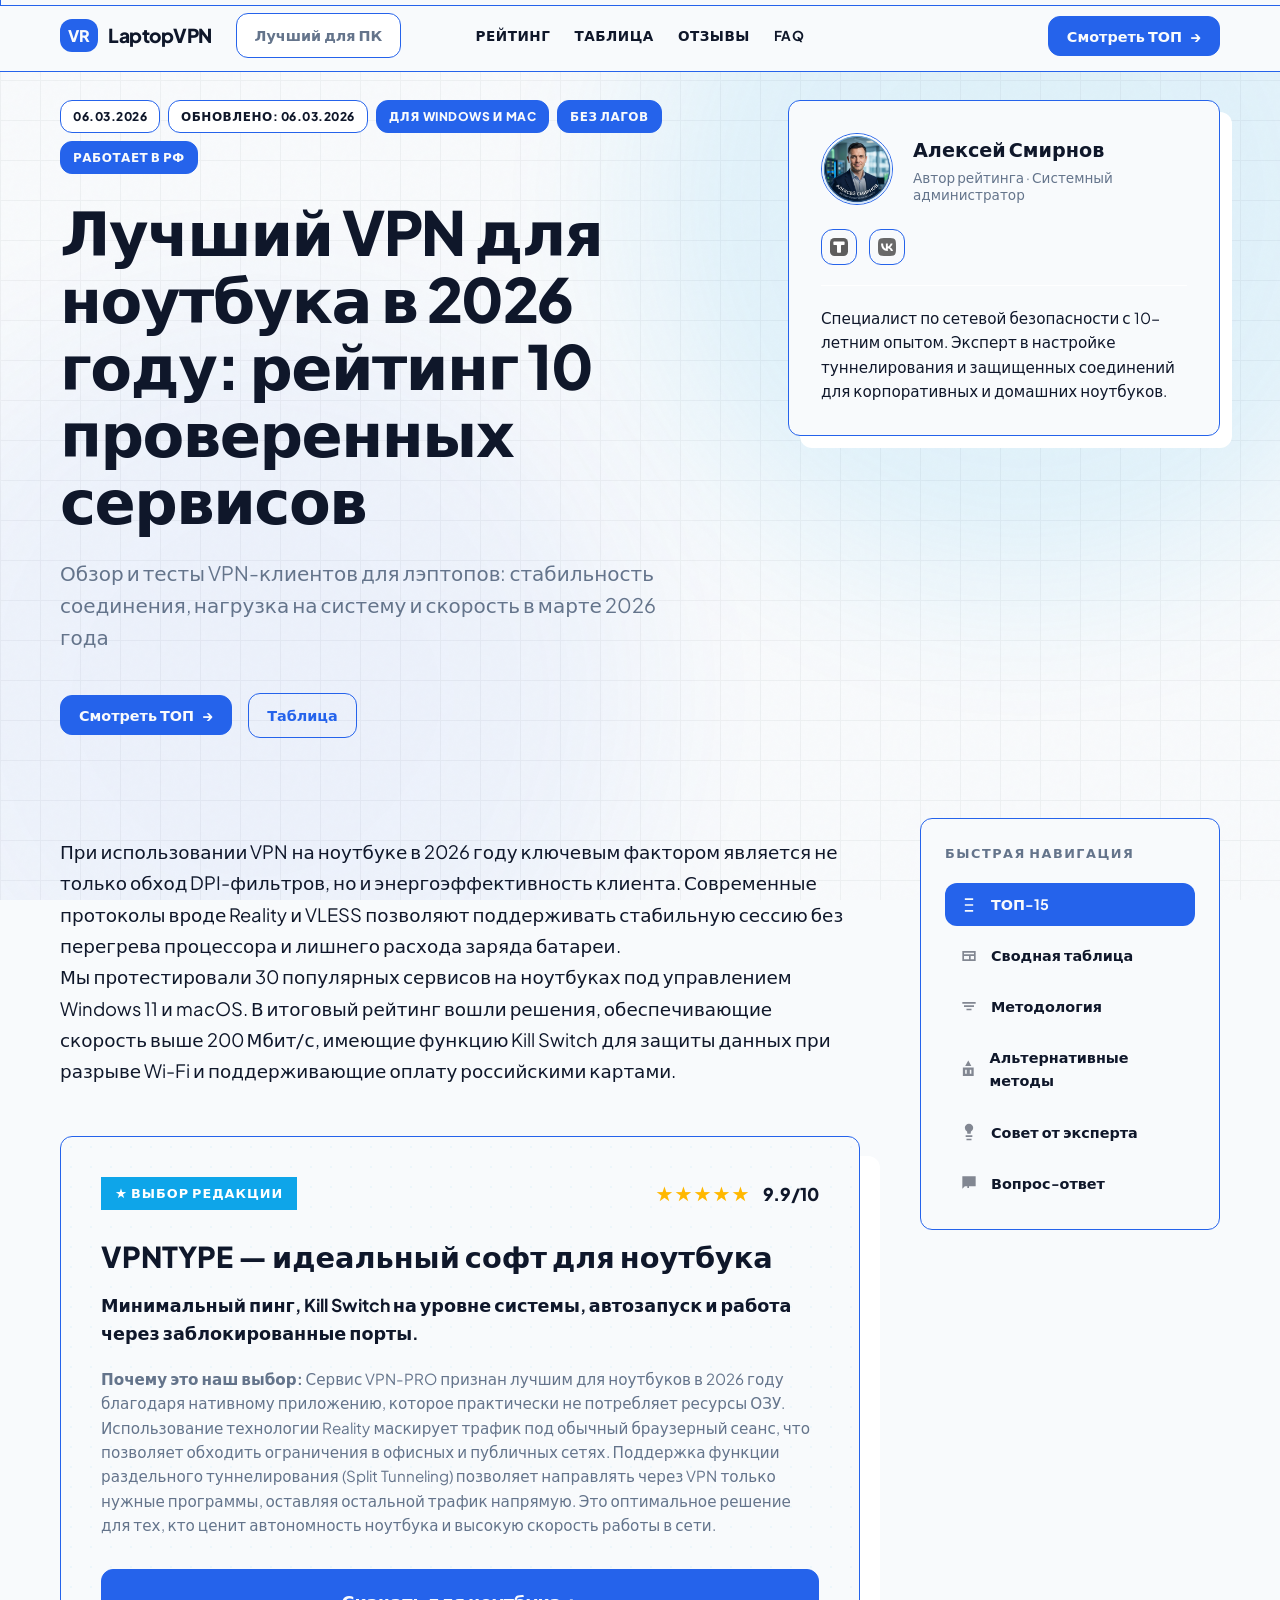
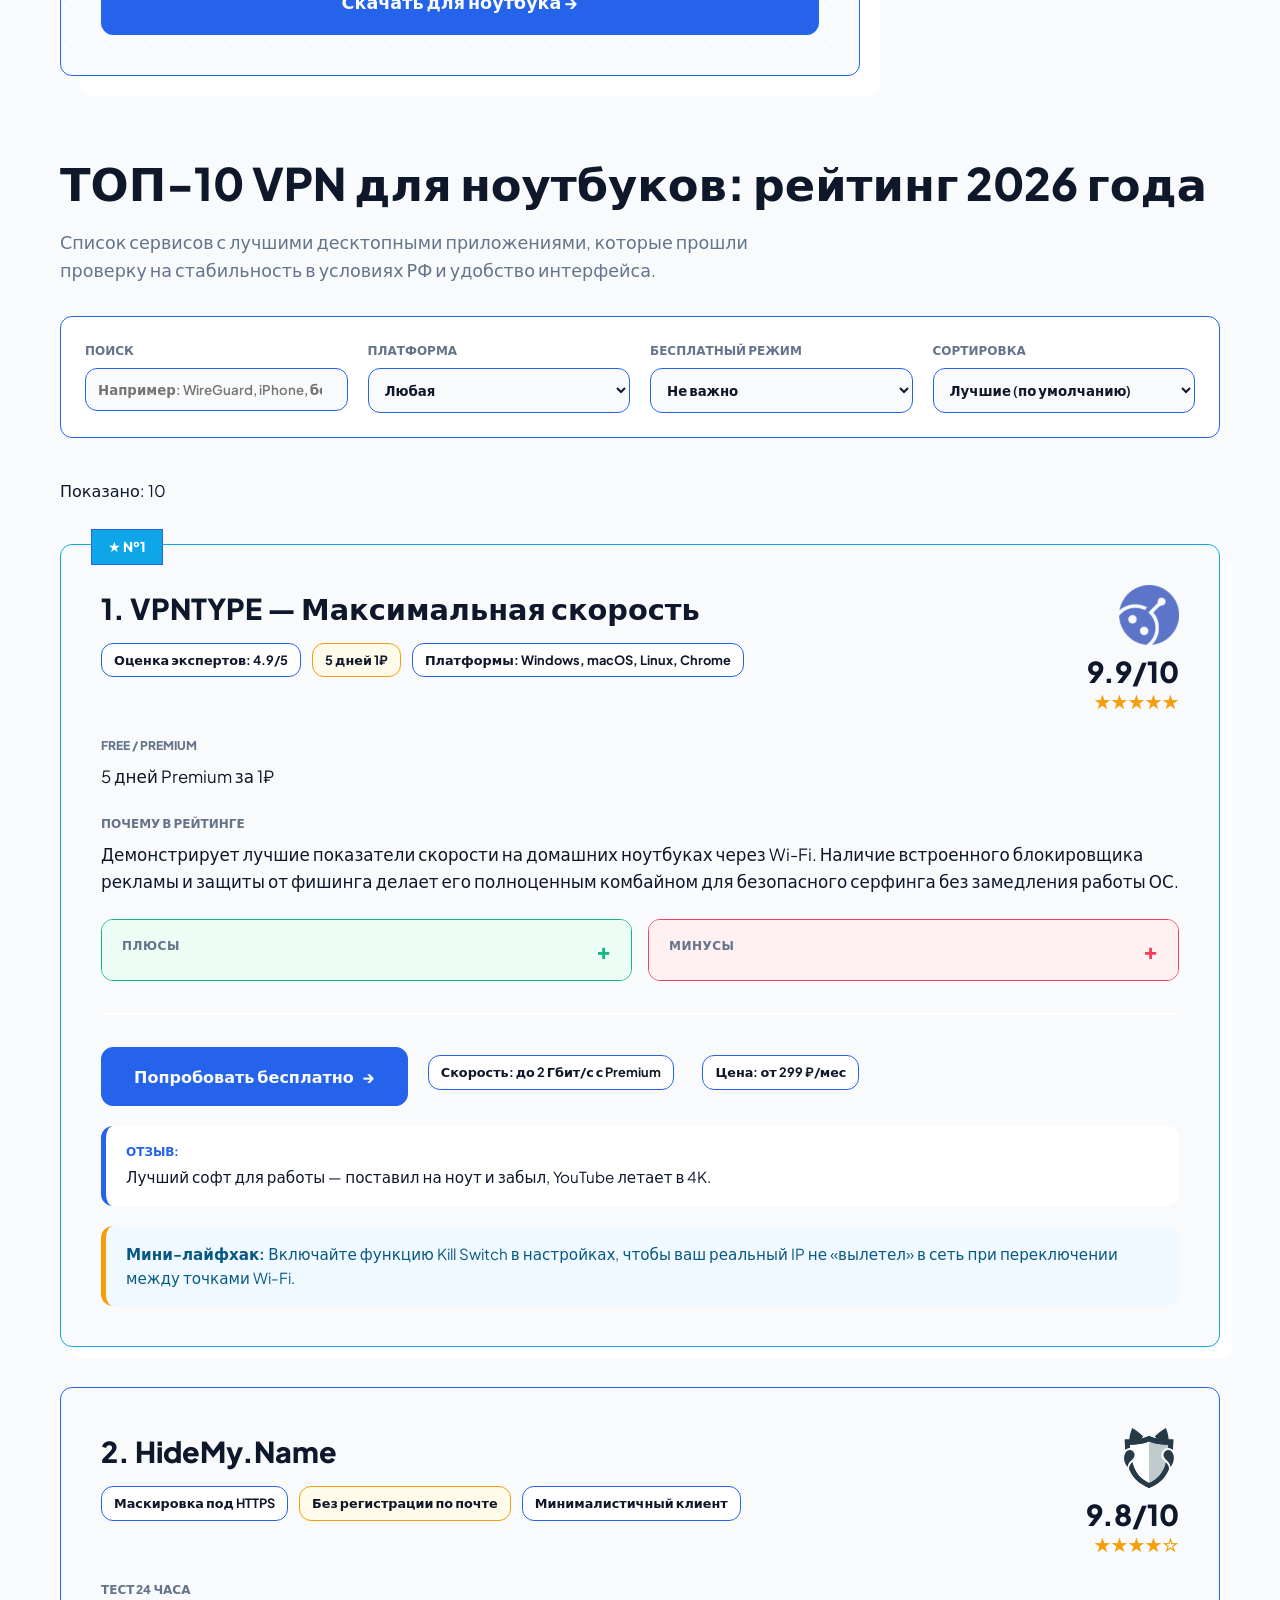
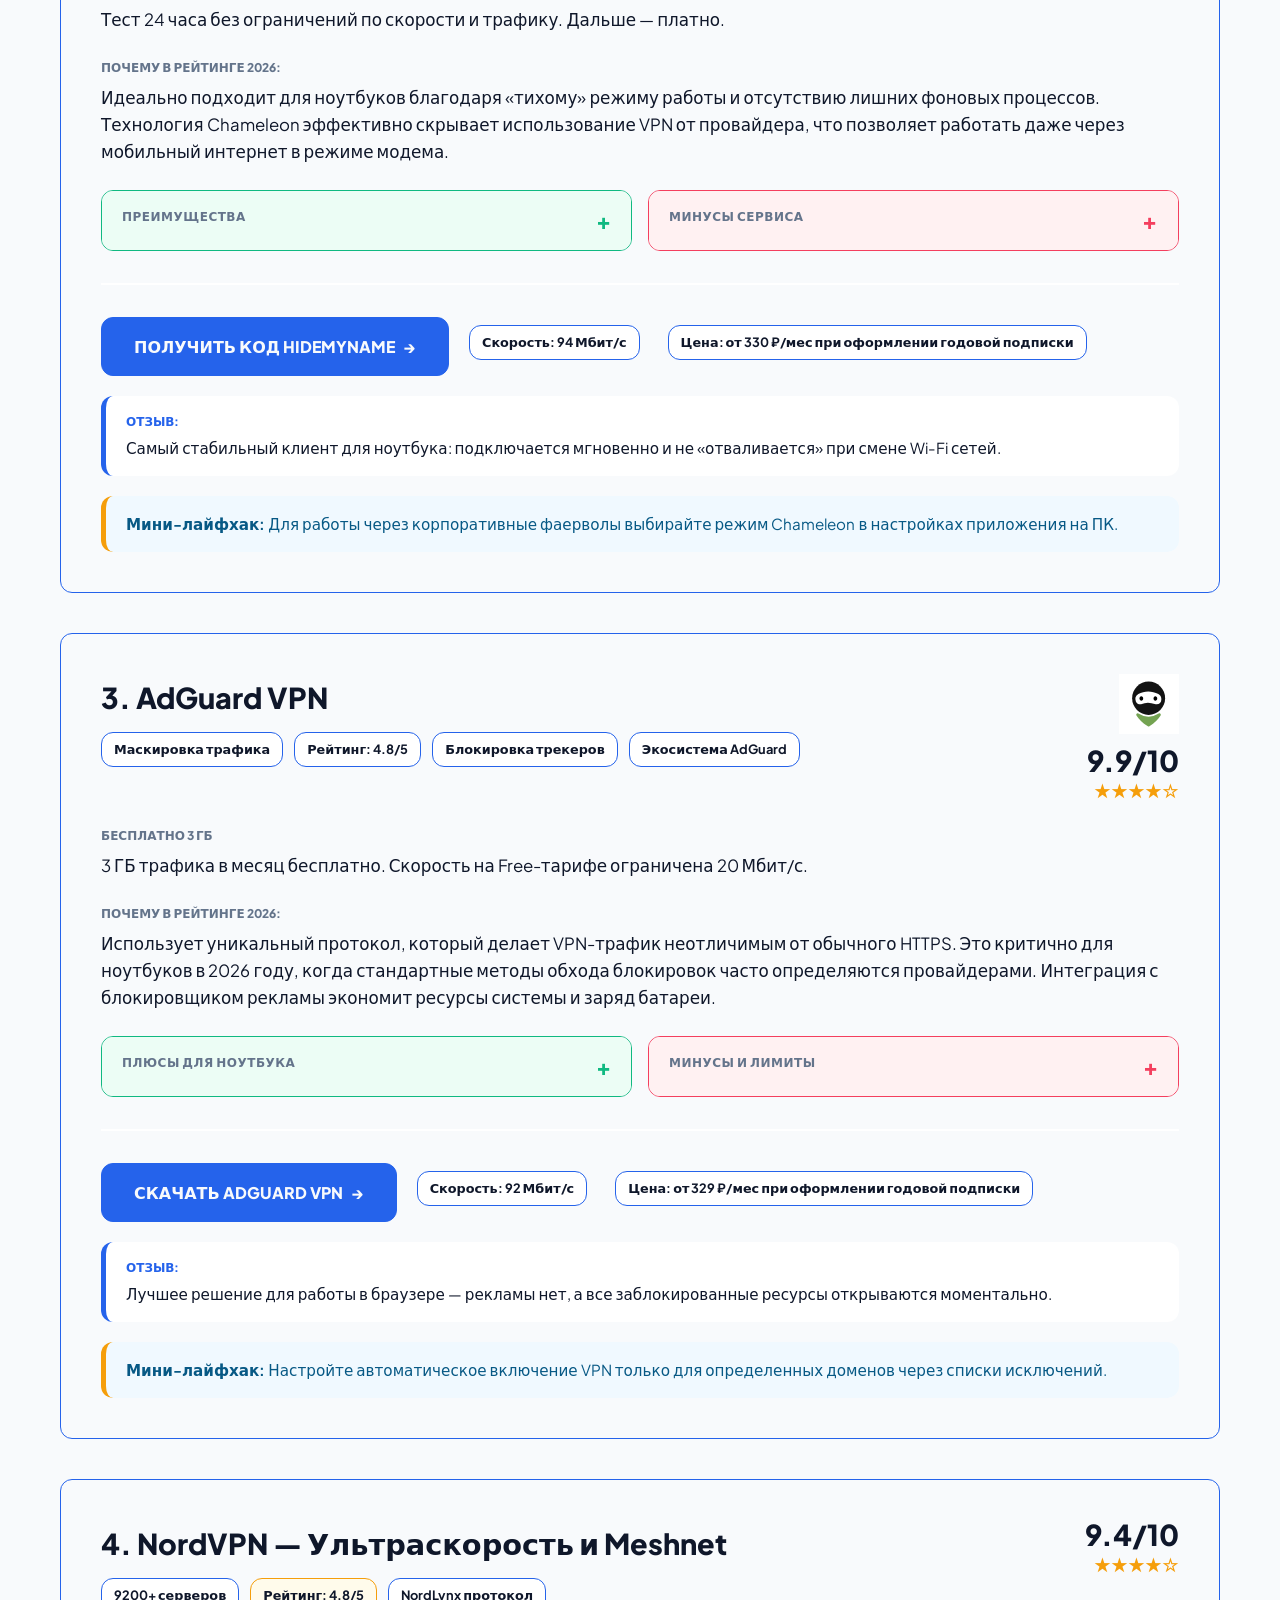
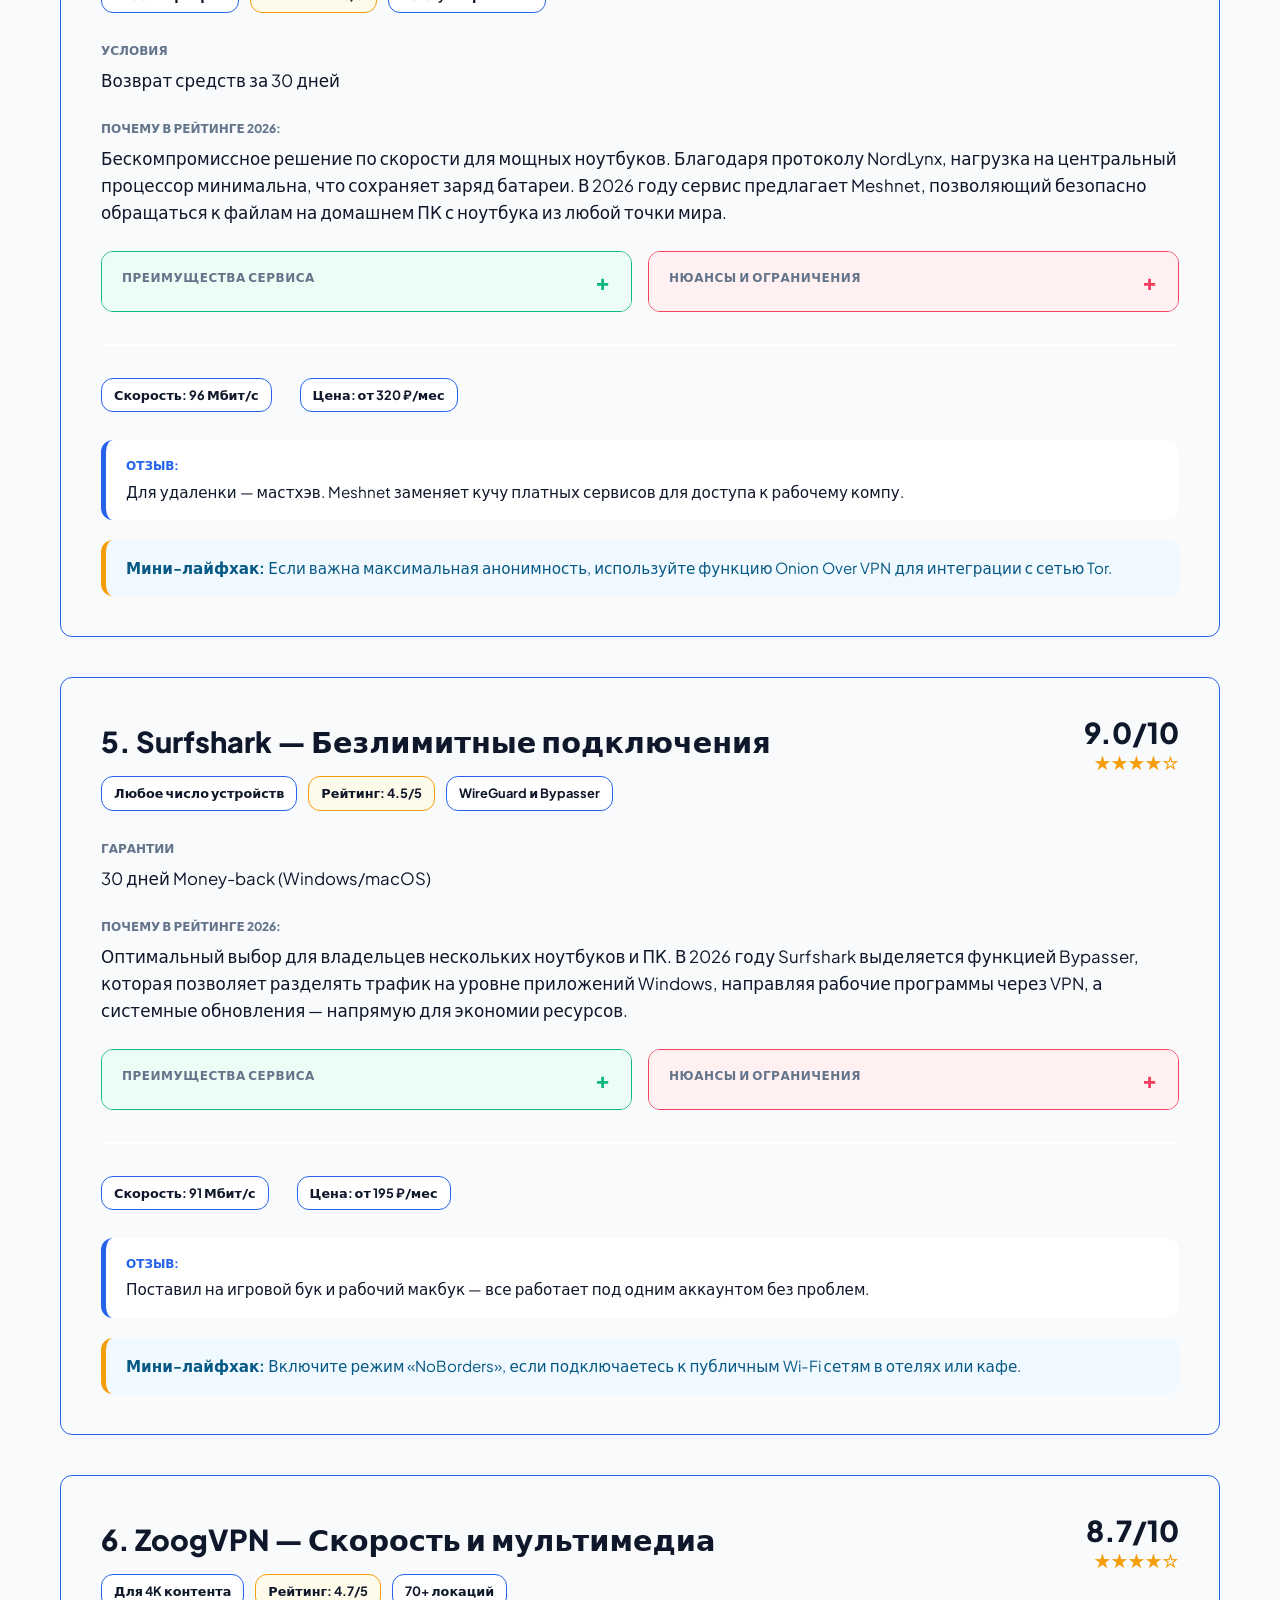
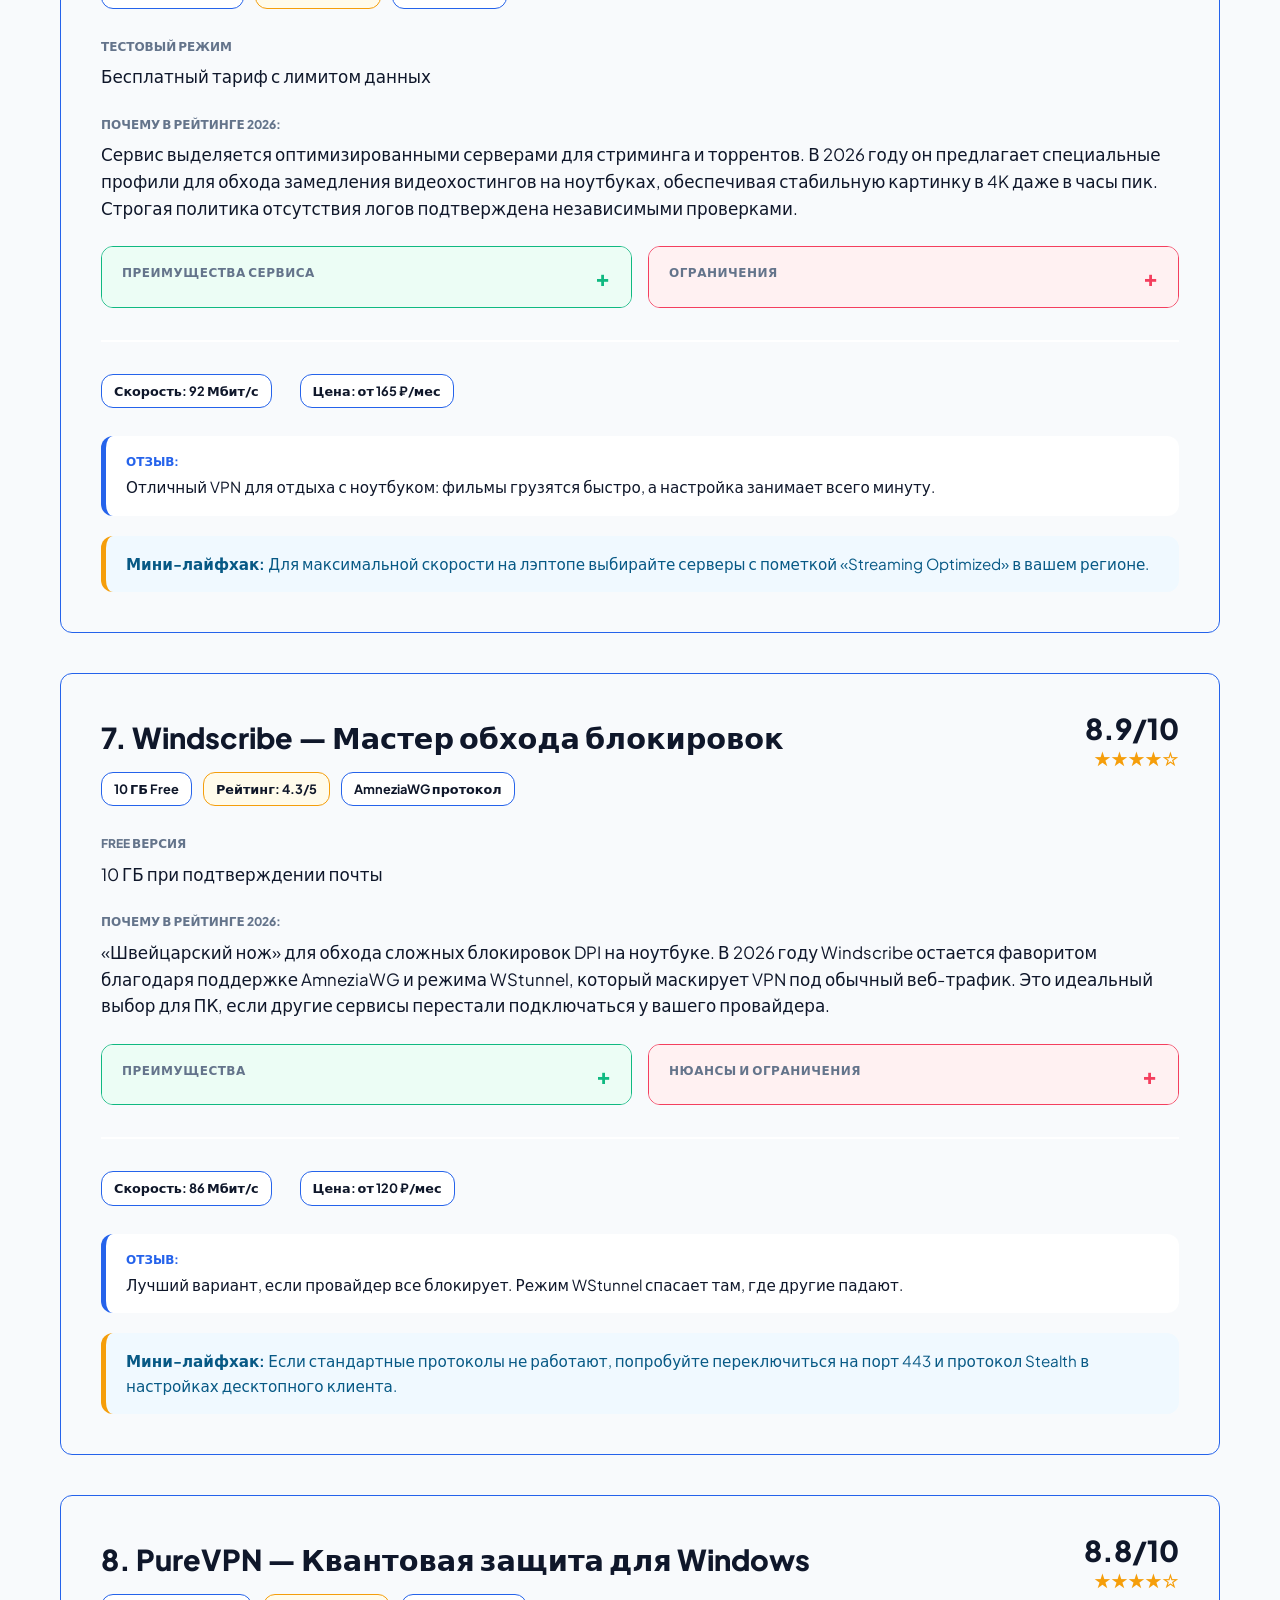
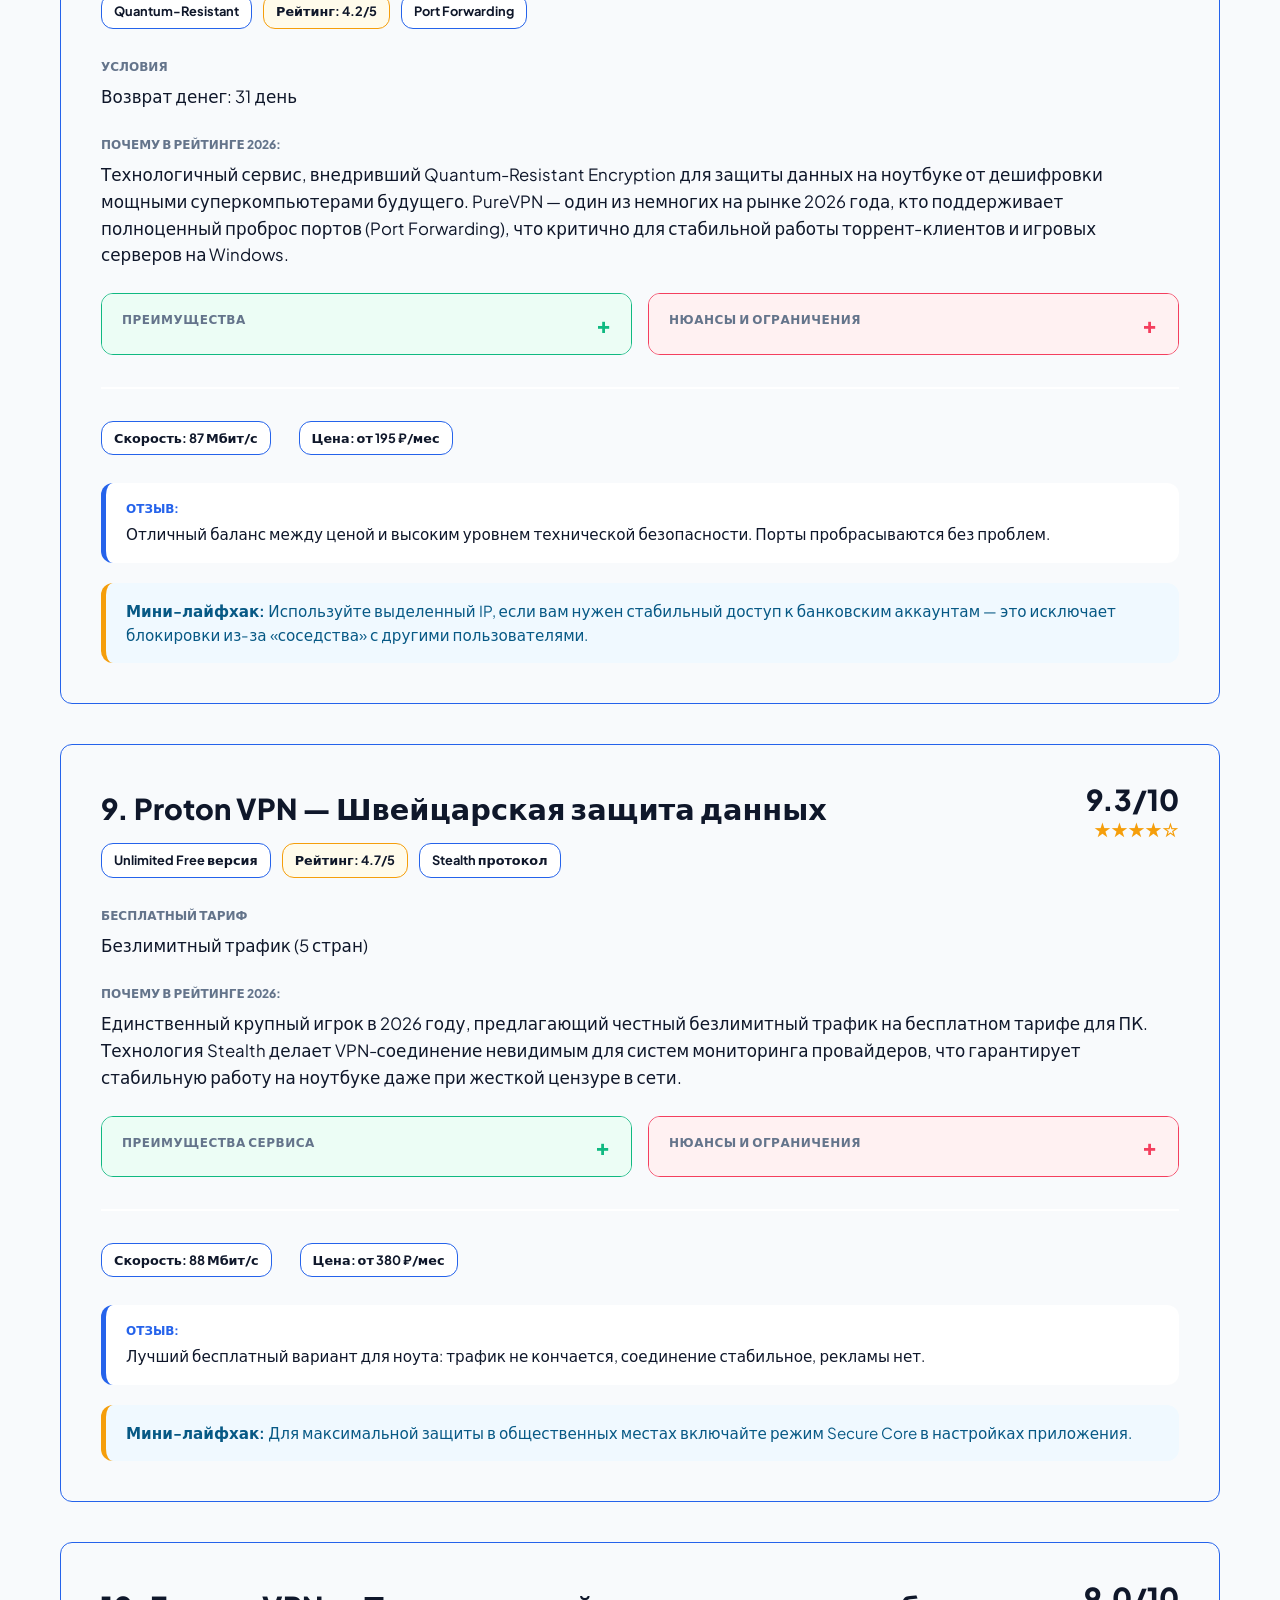
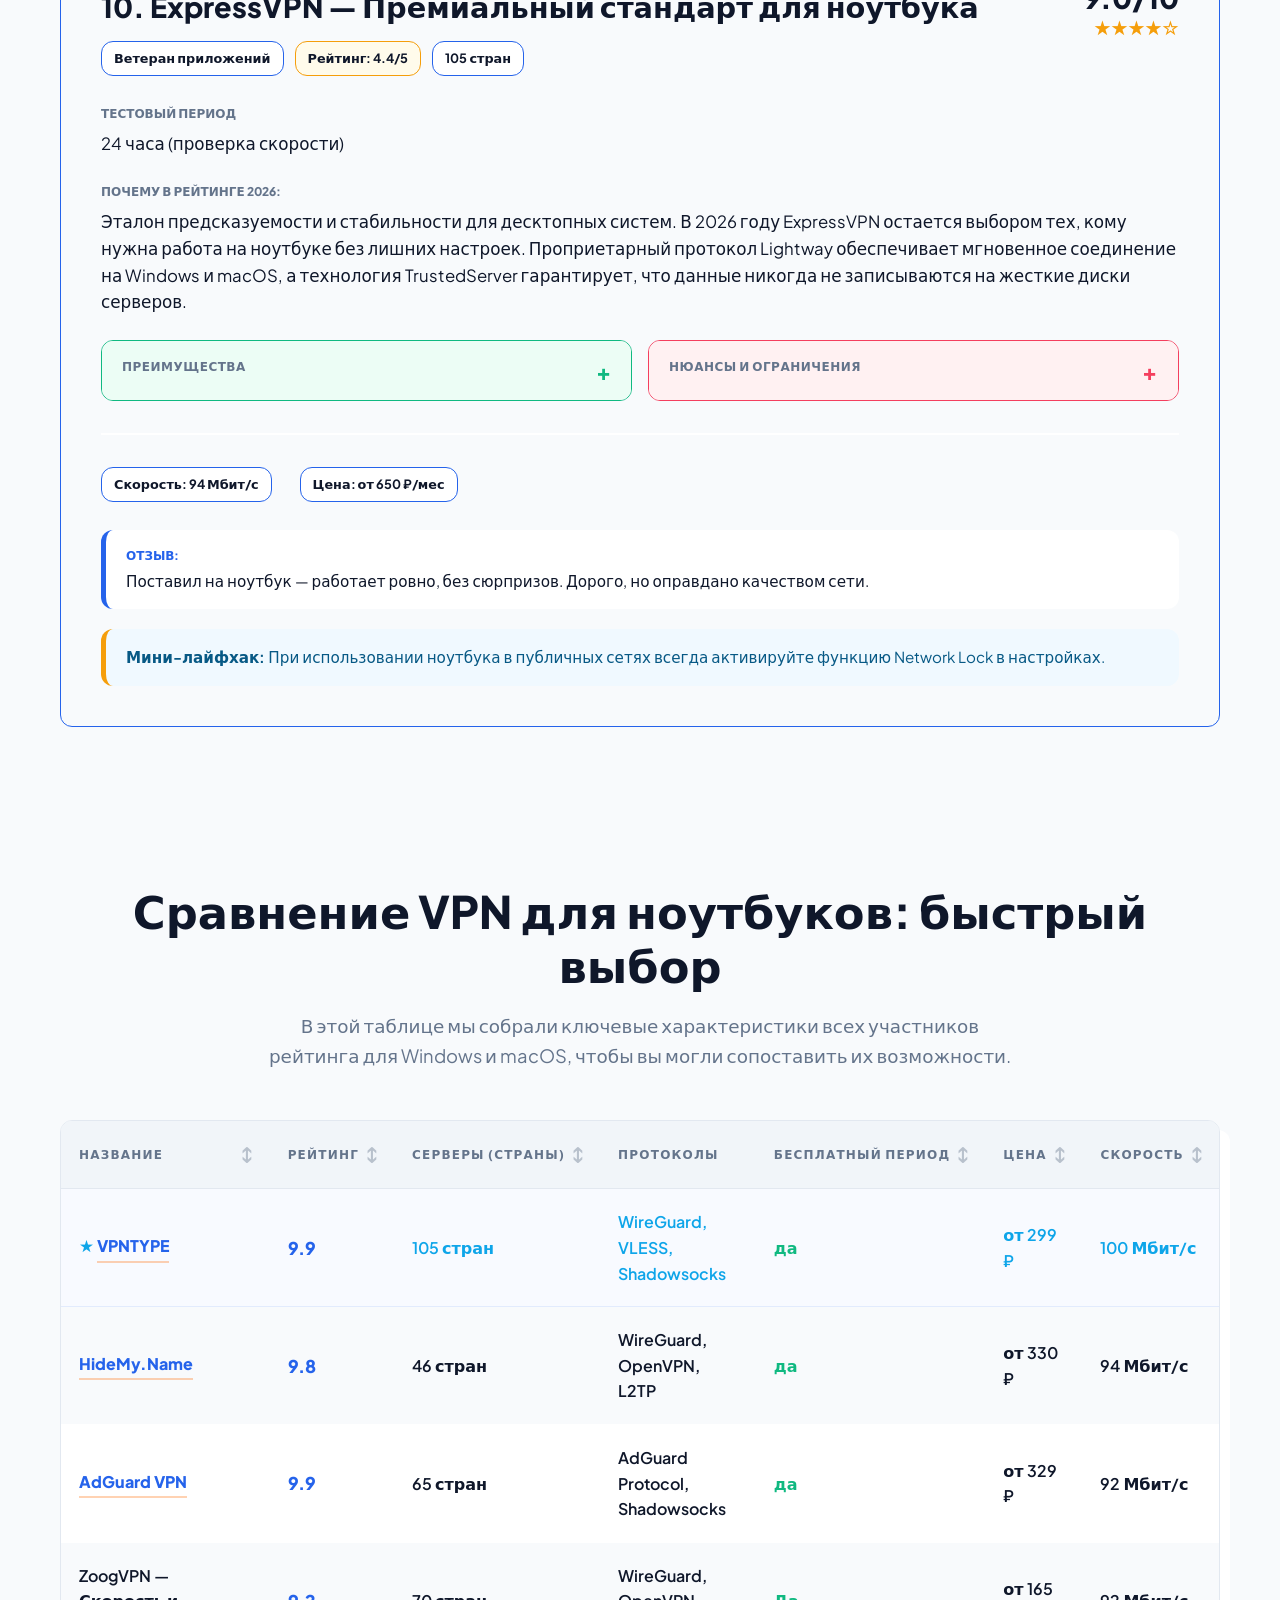
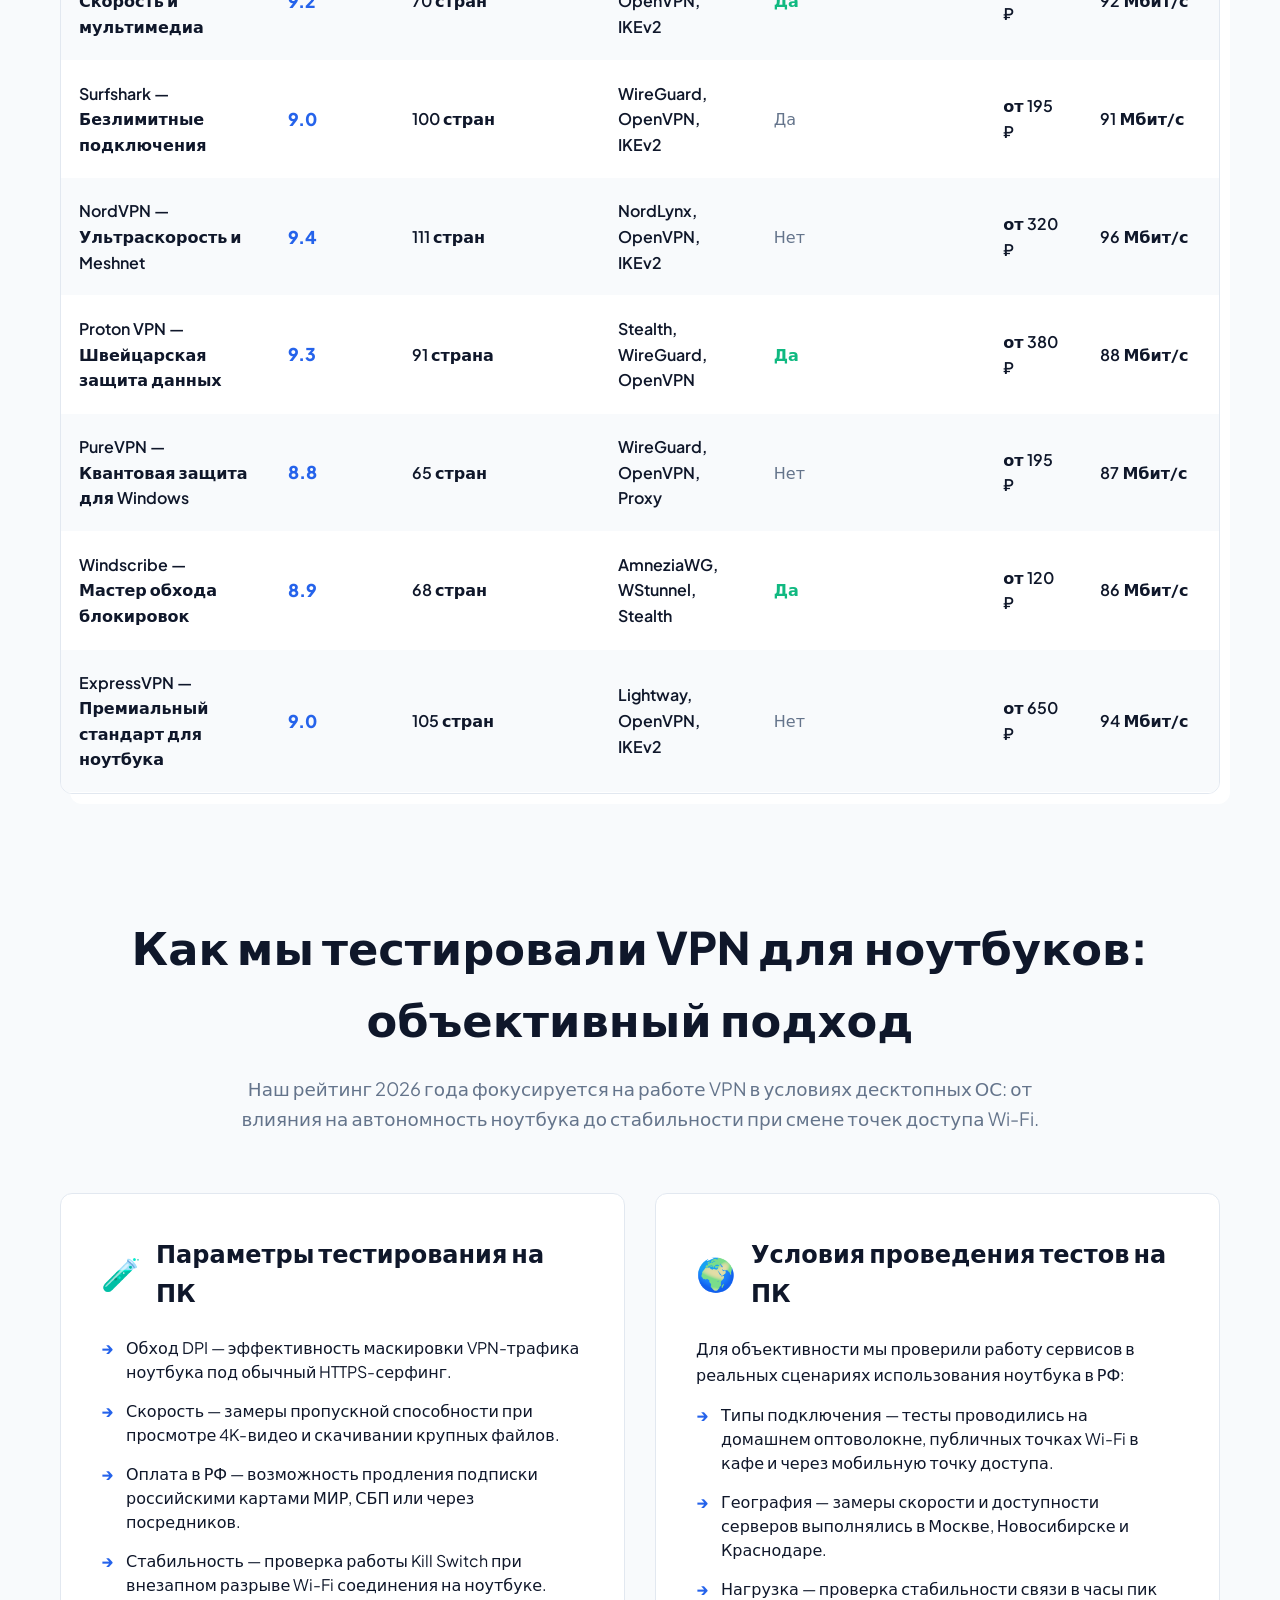
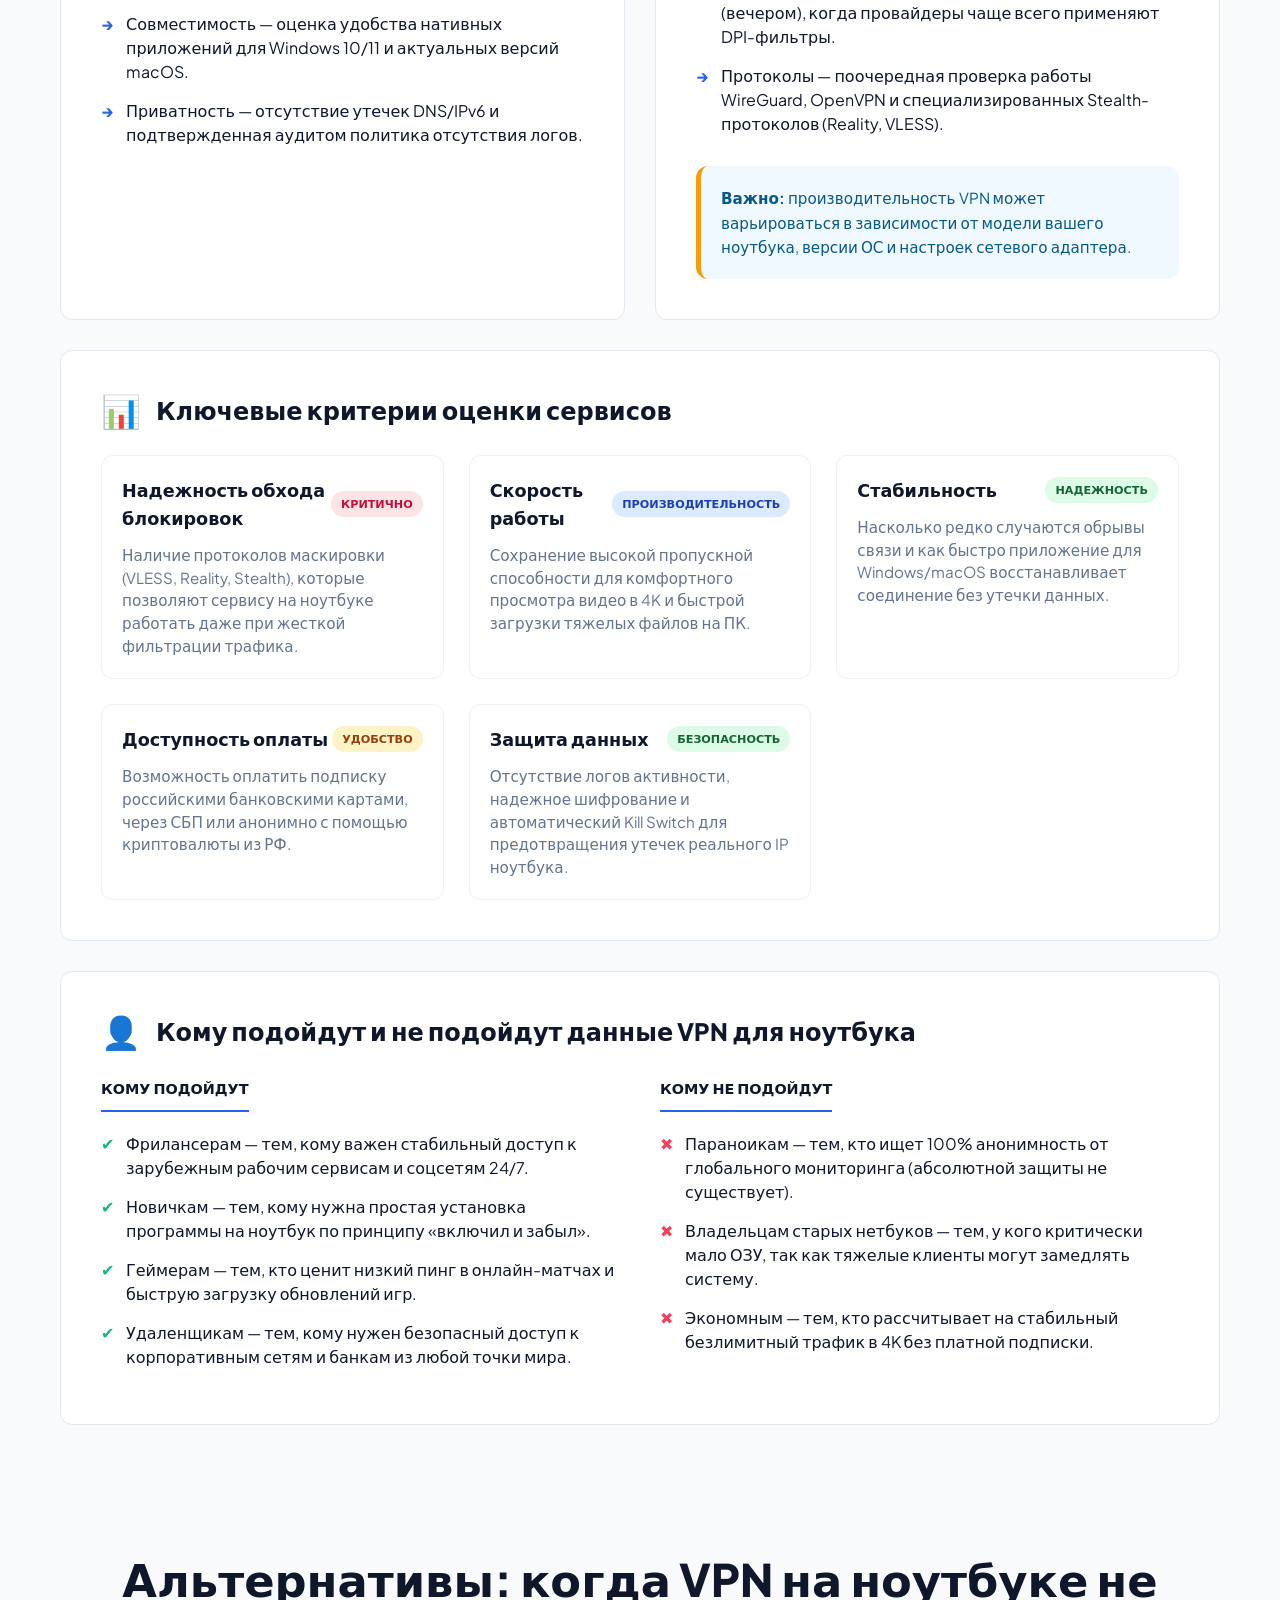
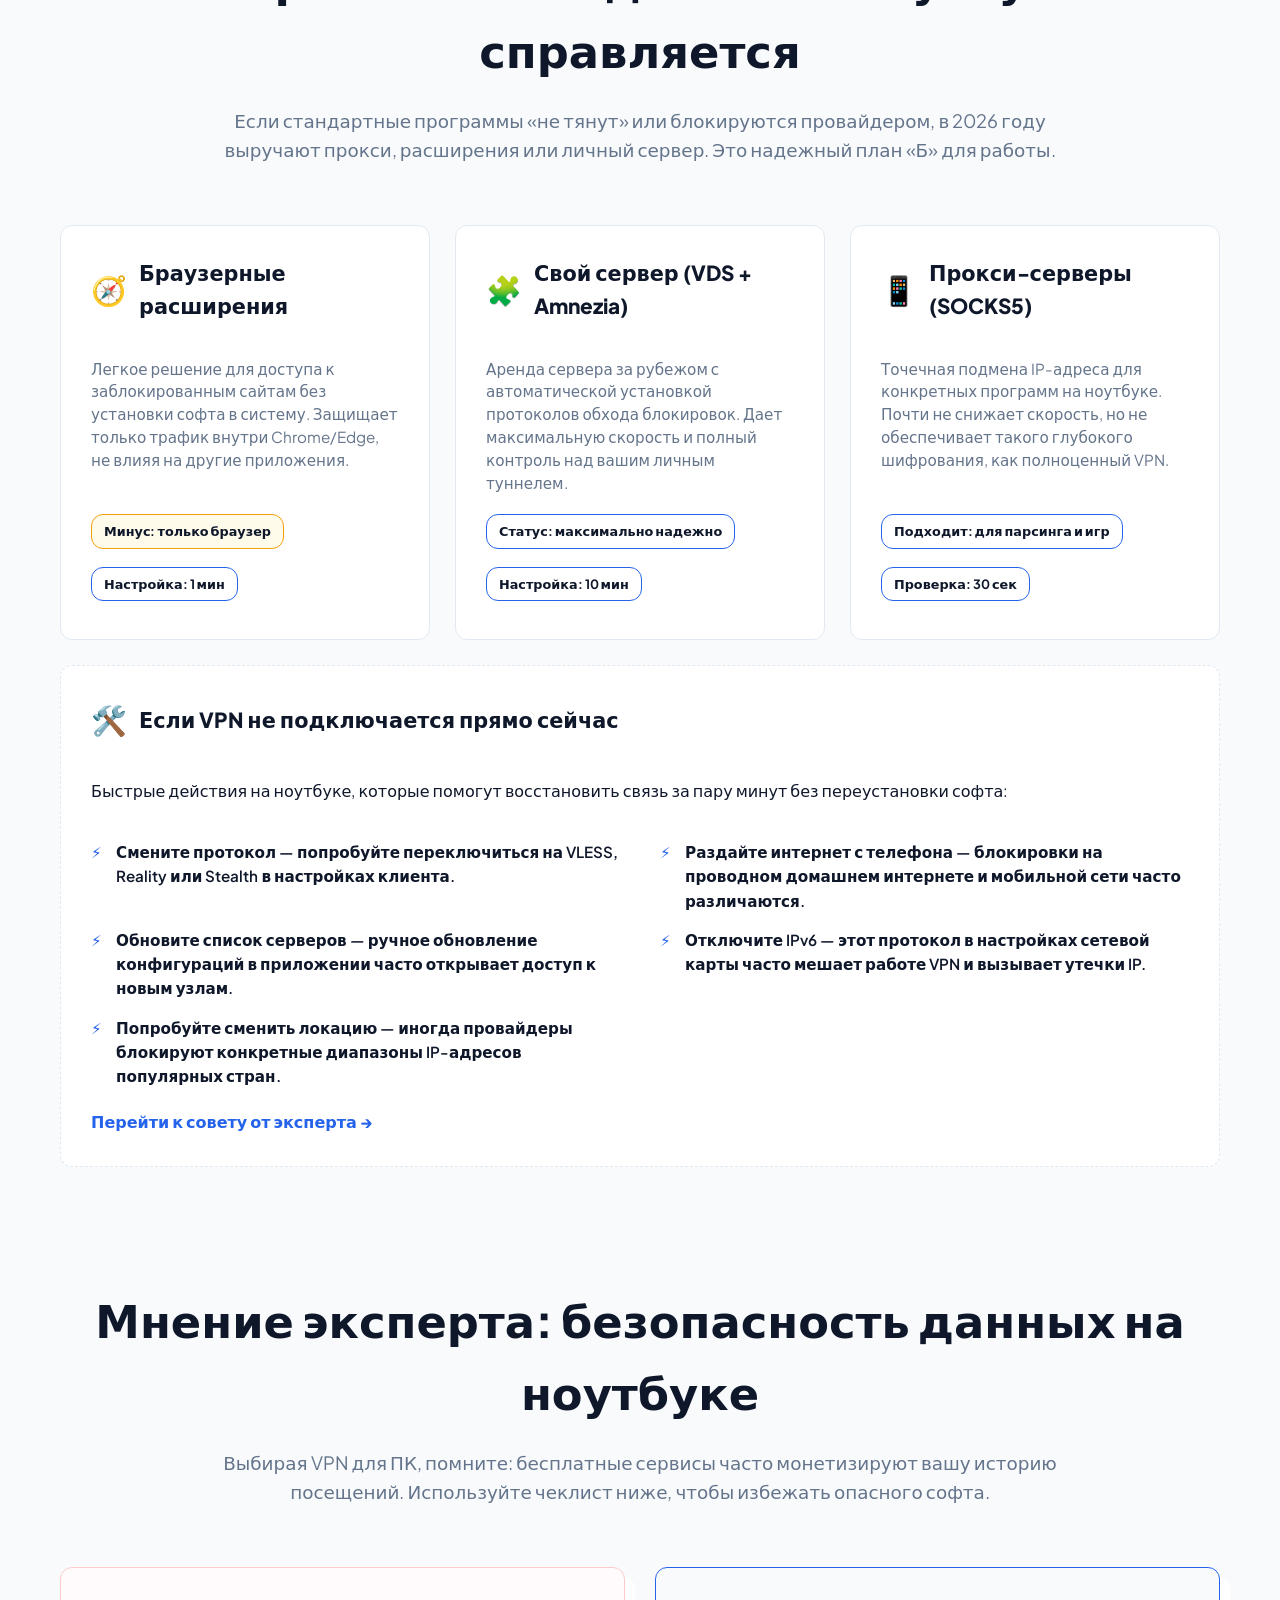
==== index.html @ 63f9a754 "Add files via upload" ====
<!doctype html>
<html lang="ru">
<head>
  <meta charset="utf-8" />
  <link rel="icon" type="image/svg+xml" href="favicon.svg">
  <link rel="apple-touch-icon" href="favicon.svg">
  <meta name="viewport" content="width=device-width, initial-scale=1" />
  <meta name="theme-color" content="#0b0f1a" />
  <meta name="description" content="Ищете надежный VPN для ноутбука в 2026 году? Сравнение 10 сервисов для работы, стриминга и защиты данных. Тесты скорости на Windows и Mac, протоколы VLESS/Reality и обход блокировок." />
  <title>ТОП-10 Лучших VPN для ноутбука [Март 2026]: Рейтинг для Windows и macOS</title>

  <!-- Fonts -->
  <link rel="preconnect" href="https://fonts.googleapis.com">
<link rel="preconnect" href="https://fonts.gstatic.com" crossorigin>
<link href="https://fonts.googleapis.com/css2?family=Plus+Jakarta+Sans:ital,wght@0,400;0,500;0,600;0,700;0,800;1,400&display=swap" rel="stylesheet">

  <link rel="stylesheet" href="./styles.css" />

  <!-- schema-->
  <script type="application/ld+json">
{
  "@context": "https://schema.org",
  "@type": "Article",
  "mainEntityOfPage": {
    "@type": "WebPage",
    "@id": "https://samyj-luchshij-vpn.pages.dev"
  },
  "headline": "10 Лучших VPN для ноутбука [06.03.2026]: Рейтинг для Windows и macOS",
  "alternativeHeadline": "ТОП-10 VPN для ноутбуков: рейтинг 2026 года",
  "description": "Ищете надежный VPN для ноутбука в 2026 году? Сравнение 10 сервисов для работы, стриминга и защиты данных. Тесты скорости на Windows и Mac, протоколы VLESS/Reality и обход блокировок.",
  "inLanguage": "ru-RU",
  "datePublished": "2026-03-06",
  "dateModified": "2026-03-06",
  "author": {
    "@type": "Person",
    "name": "Алексей Смирнов",
    "jobTitle": "Системный администратор",
    "description": "Специалист по сетевой безопасности с 10-летним опытом. Эксперт в настройке туннелирования и защищенных соединений для корпоративных и домашних ноутбуков."
  },
  "publisher": {
    "@type": "Organization",
    "name": "LaptopVPN",
    "logo": {
      "@type": "ImageObject",
      "url": "https://vpnrank.example.com/logo.png"
    }
  },
  "articleSection": [
    "Выбор редакции",
    "Об авторе",
    "ТОП-15",
    "Таблица сравнения",
    "Методология",
    "Отзывы",
    "FAQ",
    "Альтернативные методы",
    "Совет эксперта"
  ],
  "isPartOf": {
    "@type": "WebSite",
    "name": "LaptopVPN",
    "url": "https://vpnrank.example.com"
  },
}
</script>
<script type="application/ld+json">
{
  "@context": "https://schema.org",
  "@type": "ItemList",
  "name": "10 Лучших VPN для ноутбука [06.03.2026]: Рейтинг для Windows и macOS",
  "description": "Ищете надежный VPN для ноутбука в 2026 году? Сравнение 10 сервисов для работы, стриминга и защиты данных. Тесты скорости на Windows и Mac, протоколы VLESS/Reality и обход блокировок.",
  "itemListOrder": "https://schema.org/ItemListOrderDescending",
  "numberOfItems": 15,
  "itemListElement": [
    {
      "@type": "ListItem",
      "position": 1,
      "url": "https://samyj-luchshij-vpn.pages.dev#vpn-1",
      "name": "VPNTYPE"
    },
    {
      "@type": "ListItem",
      "position": 2,
      "url": "https://samyj-luchshij-vpn.pages.dev#vpn-2",
      "name": "HideMy.Name"
    },
    {
      "@type": "ListItem",
      "position": 3,
      "url": "https://samyj-luchshij-vpn.pages.dev#vpn-3",
      "name": "AdGuard VPN"
    },
    {
      "@type": "ListItem",
      "position": 4,
      "url": "https://samyj-luchshij-vpn.pages.dev#vpn-4",
      "name": "ZoogVPN — Скорость и мультимедиа"
    },
    {
      "@type": "ListItem",
      "position": 5,
      "url": "https://samyj-luchshij-vpn.pages.dev#vpn-5",
      "name": "Surfshark — Безлимитные подключения"
    },
    {
      "@type": "ListItem",
      "position": 6,
      "url": "https://samyj-luchshij-vpn.pages.dev#vpn-6",
      "name": "NordVPN — Ультраскорость и Meshnet"
    },
    {
      "@type": "ListItem",
      "position": 7,
      "url": "https://samyj-luchshij-vpn.pages.dev#vpn-7",
      "name": "Proton VPN — Швейцарская защита данных"
    },
    {
      "@type": "ListItem",
      "position": 8,
      "url": "https://samyj-luchshij-vpn.pages.dev#vpn-8",
      "name": "PureVPN — Квантовая защита для Windows"
    },
    {
      "@type": "ListItem",
      "position": 9,
      "url": "https://samyj-luchshij-vpn.pages.dev#vpn-9",
      "name": "Windscribe — Мастер обхода блокировок"
    },
    {
      "@type": "ListItem",
      "position": 10,
      "url": "https://samyj-luchshij-vpn.pages.dev#vpn-10",
      "name": "ExpressVPN — Премиальный стандарт для ноутбука"
    }
  ]
}
</script>
<script type="application/ld+json">
{
  "@context": "https://schema.org",
  "@graph": [
    {
      "@type": "Service",
      "@id": "https://samyj-luchshij-vpn.pages.dev#vpntype",
      "name": "LaptopVPN",
      "alternateName": "VPNTYPE — идеальный софт для ноутбука",
      "serviceType": "VPN-сервис",
      "description": "VPN-сервис с поддержкой VLESS, Shadowsocks и Reality для обхода DPI в России, скоростью до 2 Гбит/с и доступом к более чем 30 виртуальным локациям.",
      "provider": {
        "@type": "Organization",
        "name": "VPNTYPE"
      },
      "areaServed": {
        "@type": "Country",
        "name": "Россия"
      },
      "offers": {
        "@type": "Offer",
        "price": "299",
        "priceCurrency": "RUB",
        "category": "subscription",
        "description": "Премиум‑подписка VPNTYPE с безлимитным трафиком.",
        "url": "https://vk.cc/cUpjZq",
        "availability": "https://schema.org/InStock"
      },
      "aggregateRating": {
        "@type": "AggregateRating",
        "ratingValue": "9.9",
        "bestRating": "10",
        "worstRating": "0",
        "ratingCount": 5,
        "reviewCount": 5
      }
    },
    {
      "@type": "Service",
      "@id": "https://samyj-luchshij-vpn.pages.dev#hidemyname",
      "name": "HideMy.Name",
      "serviceType": "VPN-сервис",
      "description": "VPN-сервис с технологией «Chameleon», собственными DNS-серверами и поддержкой оплаты российскими картами, криптовалютой и через СБП.",
      "provider": {
        "@type": "Organization",
        "name": "HideMy.Name"
      },
      "areaServed": {
        "@type": "Country",
        "name": "Россия"
      },
      "offers": {
        "@type": "Offer",
        "price": "330",
        "priceCurrency": "RUB",
        "category": "subscription",
        "description": "Подписка HideMy.Name при годовой оплате.",
        "url": "https://vk.cc/cUxOxl",
        "availability": "https://schema.org/InStock"
      },
      "aggregateRating": {
        "@type": "AggregateRating",
        "ratingValue": "9.8",
        "bestRating": "10",
        "worstRating": "0",
        "ratingCount": 4,
        "reviewCount": 4
      }
    },
    {
      "@type": "Service",
      "@id": "https://samyj-luchshij-vpn.pages.dev#adguardvpn",
      "name": "AdGuard VPN",
      "serviceType": "VPN-сервис",
      "description": "VPN-сервис с проприетарным протоколом AdGuard, маскирующимся под HTTPS, и встроенной экосистемой блокировки рекламы и трекеров.",
      "provider": {
        "@type": "Organization",
        "name": "AdGuard VPN"
      },
      "areaServed": {
        "@type": "Country",
        "name": "Россия"
      },
      "offers": {
        "@type": "Offer",
        "price": "329",
        "priceCurrency": "RUB",
        "category": "subscription",
        "description": "Подписка AdGuard VPN при годовой оплате.",
        "url": "https://vk.cc/cUxOkm",
        "availability": "https://schema.org/InStock"
      },
      "aggregateRating": {
        "@type": "AggregateRating",
        "ratingValue": "9.9",
        "bestRating": "10",
        "worstRating": "0",
        "ratingCount": 4,
        "reviewCount": 4
      }
    },
    {
      "@type": "Service",
      "@id": "https://samyj-luchshij-vpn.pages.dev#zoogvpn",
      "name": "ZoogVPN — Скорость и мультимедиа",
      "serviceType": "VPN-сервис",
      "description": "Сервис выделяется оптимизированными серверами для стриминга и торрентов. В 2026 году он предлагает специальные профили для обхода замедления видеохостингов на ноутбуках, обеспечивая стабильную картинку в 4K даже в часы пик. Строгая политика отсутствия логов подтверждена независимыми проверками.",
      "provider": {
        "@type": "Organization",
        "name": "ZoogVPN — Скорость и мультимедиа"
      },
      "areaServed": {
        "@type": "Country",
        "name": "Россия"
      },
      "offers": {
        "@type": "Offer",
        "price": "165",
        "priceCurrency": "RUB",
        "category": "subscription",
        "description": "Бесплатный тариф с лимитом данных",
        "url": "https://samyj-luchshij-vpn.pages.dev#zoogvpn",
        "availability": "https://schema.org/InStock"
      },
      "aggregateRating": {
        "@type": "AggregateRating",
        "ratingValue": "9.2",
        "bestRating": "10",
        "worstRating": "0",
        "ratingCount": 4,
        "reviewCount": 4
      }
    },
    {
      "@type": "Service",
      "@id": "https://samyj-luchshij-vpn.pages.dev#surfshark",
      "name": "Surfshark — Безлимитные подключения",
      "serviceType": "VPN-сервис",
      "description": "Оптимальный выбор для владельцев нескольких ноутбуков и ПК. В 2026 году Surfshark выделяется функцией Bypasser, которая позволяет разделять трафик на уровне приложений Windows, направляя рабочие программы через VPN, а системные обновления — напрямую для экономии ресурсов.",
      "provider": {
        "@type": "Organization",
        "name": "Surfshark — Безлимитные подключения"
      },
      "areaServed": {
        "@type": "Country",
        "name": "Россия"
      },
      "offers": {
        "@type": "Offer",
        "price": "195",
        "priceCurrency": "RUB",
        "category": "subscription",
        "description": "30 дней Money-back (Windows/macOS)",
        "url": "https://samyj-luchshij-vpn.pages.dev#surfshark",
        "availability": "https://schema.org/InStock"
      },
      "aggregateRating": {
        "@type": "AggregateRating",
        "ratingValue": "9.0",
        "bestRating": "10",
        "worstRating": "0",
        "ratingCount": 4,
        "reviewCount": 4
      }
    },
    {
      "@type": "Service",
      "@id": "https://samyj-luchshij-vpn.pages.dev#nordvpn",
      "name": "NordVPN — Ультраскорость и Meshnet",
      "serviceType": "VPN-сервис",
      "description": "Бескомпромиссное решение по скорости для мощных ноутбуков. Благодаря протоколу NordLynx, нагрузка на центральный процессор минимальна, что сохраняет заряд батареи. В 2026 году сервис предлагает Meshnet, позволяющий безопасно обращаться к файлам на домашнем ПК с ноутбука из любой точки мира.",
      "provider": {
        "@type": "Organization",
        "name": "NordVPN — Ультраскорость и Meshnet"
      },
      "areaServed": {
        "@type": "Country",
        "name": "Россия"
      },
      "offers": {
        "@type": "Offer",
        "price": "320",
        "priceCurrency": "RUB",
        "category": "subscription",
        "description": "Возврат средств за 30 дней",
        "url": "https://samyj-luchshij-vpn.pages.dev#nordvpn",
        "availability": "https://schema.org/InStock"
      },
      "aggregateRating": {
        "@type": "AggregateRating",
        "ratingValue": "9.4",
        "bestRating": "10",
        "worstRating": "0",
        "ratingCount": 4,
        "reviewCount": 5
      }
    },
    {
      "@type": "Service",
      "@id": "https://samyj-luchshij-vpn.pages.dev#protonvpn",
      "name": "Proton VPN — Швейцарская защита данных",
      "serviceType": "VPN-сервис",
      "description": "Единственный крупный игрок в 2026 году, предлагающий честный безлимитный трафик на бесплатном тарифе для ПК. Технология Stealth делает VPN-соединение невидимым для систем мониторинга провайдеров, что гарантирует стабильную работу на ноутбуке даже при жесткой цензуре в сети.",
      "provider": {
        "@type": "Organization",
        "name": "Proton VPN — Швейцарская защита данных"
      },
      "areaServed": {
        "@type": "Country",
        "name": "Россия"
      },
      "offers": {
        "@type": "Offer",
        "price": "380",
        "priceCurrency": "RUB",
        "category": "subscription",
        "description": "Безлимитный трафик (5 стран)",
        "url": "https://samyj-luchshij-vpn.pages.dev#protonvpn",
        "availability": "https://schema.org/InStock"
      },
      "aggregateRating": {
        "@type": "AggregateRating",
        "ratingValue": "9.3",
        "bestRating": "10",
        "worstRating": "0",
        "ratingCount": 4,
        "reviewCount": 4
      }
    },
    {
      "@type": "Service",
      "@id": "https://samyj-luchshij-vpn.pages.dev#purevpn",
      "name": "PureVPN — Квантовая защита для Windows",
      "serviceType": "VPN-сервис",
      "description": "Технологичный сервис, внедривший Quantum-Resistant Encryption для защиты данных на ноутбуке от дешифровки мощными суперкомпьютерами будущего. PureVPN — один из немногих на рынке 2026 года, кто поддерживает полноценный проброс портов (Port Forwarding), что критично для стабильной работы торрент-клиентов и игровых серверов на Windows.",
      "provider": {
        "@type": "Organization",
        "name": "PureVPN — Квантовая защита для Windows"
      },
      "areaServed": {
        "@type": "Country",
        "name": "Россия"
      },
      "offers": {
        "@type": "Offer",
        "price": "195",
        "priceCurrency": "RUB",
        "category": "subscription",
        "description": "Возврат денег: 31 день",
        "url": "https://samyj-luchshij-vpn.pages.dev#purevpn",
        "availability": "https://schema.org/InStock"
      },
      "aggregateRating": {
        "@type": "AggregateRating",
        "ratingValue": "8.8",
        "bestRating": "10",
        "worstRating": "0",
        "ratingCount": 4,
        "reviewCount": 4
      }
    },
    {
      "@type": "Service",
      "@id": "https://samyj-luchshij-vpn.pages.dev#windscribe",
      "name": "Windscribe — Мастер обхода блокировок",
      "serviceType": "VPN-сервис",
      "description": "«Швейцарский нож» для обхода сложных блокировок DPI на ноутбуке. В 2026 году Windscribe остается фаворитом благодаря поддержке AmneziaWG и режима WStunnel, который маскирует VPN под обычный веб-трафик. Это идеальный выбор для ПК, если другие сервисы перестали подключаться у вашего провайдера.",
      "provider": {
        "@type": "Organization",
        "name": "Windscribe — Мастер обхода блокировок"
      },
      "areaServed": {
        "@type": "Country",
        "name": "Россия"
      },
      "offers": {
        "@type": "Offer",
        "price": "120",
        "priceCurrency": "RUB",
        "category": "subscription",
        "description": "10 ГБ при подтверждении почты",
        "url": "https://samyj-luchshij-vpn.pages.dev#windscribe",
        "availability": "https://schema.org/InStock"
      },
      "aggregateRating": {
        "@type": "AggregateRating",
        "ratingValue": "8.9",
        "bestRating": "10",
        "worstRating": "0",
        "ratingCount": 4,
        "reviewCount": 4
      }
    },
    {
      "@type": "Service",
      "@id": "https://samyj-luchshij-vpn.pages.dev#expressvpn",
      "name": "ExpressVPN — Премиальный стандарт для ноутбука",
      "serviceType": "VPN-сервис",
      "description": "Эталон предсказуемости и стабильности для десктопных систем. В 2026 году ExpressVPN остается выбором тех, кому нужна работа на ноутбуке без лишних настроек. Проприетарный протокол Lightway обеспечивает мгновенное соединение на Windows и macOS, а технология TrustedServer гарантирует, что данные никогда не записываются на жесткие диски серверов.",
      "provider": {
        "@type": "Organization",
        "name": "ExpressVPN — Премиальный стандарт для ноутбука"
      },
      "areaServed": {
        "@type": "Country",
        "name": "Россия"
      },
      "offers": {
        "@type": "Offer",
        "price": "650",
        "priceCurrency": "RUB",
        "category": "subscription",
        "description": "24 часа (проверка скорости)",
        "url": "https://samyj-luchshij-vpn.pages.dev#expressvpn",
        "availability": "https://schema.org/InStock"
      },
      "aggregateRating": {
        "@type": "AggregateRating",
        "ratingValue": "9.0",
        "bestRating": "10",
        "worstRating": "0",
        "ratingCount": 4,
        "reviewCount": 4
      }
    }
  ]
}
</script>
<script type="application/ld+json">
{
  "@context": "https://schema.org",
  "@type": "FAQPage",
  "mainEntity": [
    {
      "@type": "Question",
      "name": "Законно ли использовать VPN на ноутбуке в России?",
      "acceptedAnswer": {
        "@type": "Answer",
        "text": "Да, использование VPN частными лицами для личных нужд не запрещено законом, ответственность за сам факт подключения отсутствует."
      }
    },
    {
      "@type": "Question",
      "name": "Почему старый VPN перестал подключаться на Windows?",
      "acceptedAnswer": {
        "@type": "Answer",
        "text": "В 2026 году провайдеры блокируют стандартные протоколы WireGuard и OpenVPN. Для работы на ПК нужны клиенты с маскировкой (VLESS, Reality)."
      }
    },
    {
      "@type": "Question",
      "name": "Влияет ли VPN на автономность ноутбука?",
      "acceptedAnswer": {
        "@type": "Answer",
        "text": "Да, фоновое шифрование нагружает процессор. Использование легких протоколов вроде VLESS помогает снизить расход заряда на 5–10%."
      }
    },
    {
      "@type": "Question",
      "name": "Как оплатить VPN для ноутбука из России?",
      "acceptedAnswer": {
        "@type": "Answer",
        "text": "Обычно через СБП в Telegram-ботах сервисов, криптовалютой или через зарубежные карты (Gift Cards). Напрямую картой «Мир» оплата почти не проходит."
      }
    },
    {
      "@type": "Question",
      "name": "Почему падает скорость интернета на ноутбуке при включении VPN?",
      "acceptedAnswer": {
        "@type": "Answer",
        "text": "Шифрование и удаленность сервера всегда дают потерю 10–25%. Для минимизации задержек выбирайте серверы в Турции, Казахстане или ОАЭ."
      }
    },
    {
      "@type": "Question",
      "name": "Нужен ли отдельный VPN для каждого браузера на ПК?",
      "acceptedAnswer": {
        "@type": "Answer",
        "text": "Нет, десктопное приложение защищает весь трафик ноутбука сразу (включая игры и мессенджеры), в отличие от расширений."
      }
    },
    {
      "@type": "Question",
      "name": "Что делать, если VPN замедляет YouTube в 4K?",
      "acceptedAnswer": {
        "@type": "Answer",
        "text": "Переключитесь на протокол Shadowsocks или Reality — они лучше всего справляются с обходом замедления видео на ноутбуках."
      }
    },
    {
      "@type": "Question",
      "name": "Можно ли настроить VPN только для одной программы на ноутбуке?",
      "acceptedAnswer": {
        "@type": "Answer",
        "text": "Да, ищите в настройках функцию Split Tunneling (Раздельное туннелирование) — она позволяет выбрать конкретный софт для работы через VPN."
      }
    },
    {
      "@type": "Question",
      "name": "Безопасно ли использовать бесплатные VPN на ноутбуке?",
      "acceptedAnswer": {
        "@type": "Answer",
        "text": "В 2026 году это большой риск утечки данных. Бесплатные сервисы часто торгуют историей вашего браузера и плохо шифруют канал."
      }
    },
    {
      "@type": "Question",
      "name": "Какой сервер выбрать для минимального пинга в играх?",
      "acceptedAnswer": {
        "@type": "Answer",
        "text": "Выбирайте сервер, географически ближайший к игровому серверу или к вашему местоположению (обычно это Финляндия или Германия)."
      }
    }
  ]
}
</script>
<script type="application/ld+json">
{
  "@context": "https://schema.org",
  "@graph": [
    {
      "@type": "Review",
      "@id": "https://samyj-luchshij-vpn.pages.dev#review-adguard",
      "itemReviewed": {
        "@type": "Service",
        "name": "VPN Type"
      },
      "author": {
        "@type": "Person",
        "name": "Сергей"
      },
      "reviewBody": "Поставил на рабочий ноутбук, всё летает. Взял сразу годовую подписку, по цене вышло очень выгодно, а главное — никакой возни с настройками.",
      "reviewRating": {
        "@type": "Rating",
        "ratingValue": "9.8",
        "bestRating": "10",
        "worstRating": "0"
      },
      "datePublished": "2026-03-01"
    },
    {
      "@type": "Review",
      "@id": "https://samyj-luchshij-vpn.pages.dev#review-adguard",
      "itemReviewed": {
        "@type": "Service",
        "name": "AdGuard VPN"
      },
      "author": {
        "@type": "Person",
        "name": "Артём"
      },
      "reviewBody": "Лучший выбор для Windows. Скорость в 4K держит стабильно, оплатил картой через их бота. Для работы и YouTube сейчас самый топ.",
      "reviewRating": {
        "@type": "Rating",
        "ratingValue": "9.8",
        "bestRating": "10",
        "worstRating": "0"
      },
      "datePublished": "2026-03-01"
    },
    {
      "@type": "Review",
      "@id": "https://samyj-luchshij-vpn.pages.dev#review-adguard",
      "itemReviewed": {
        "@type": "Service",
        "name": "ZoogVPN"
      },
      "author": {
        "@type": "Person",
        "name": "Дмитрий"
      },
      "reviewBody": "Использую для стриминга на макбуке. Понравилось, что есть выделенные серверы под кинотеатры, контент не лагает даже вечером.",
      "reviewRating": {
        "@type": "Rating",
        "ratingValue": "9.5",
        "bestRating": "10",
        "worstRating": "0"
      },
      "datePublished": "2026-02-28"
    },
    {
      "@type": "Review",
      "@id": "https://samyj-luchshij-vpn.pages.dev#review-adguard",
      "itemReviewed": {
        "@type": "Service",
        "name": "Hidemy.name"
      },
      "author": {
        "@type": "Person",
        "name": "Елена"
      },
      "reviewBody": "Для удаленки на ноуте подошел идеально. Код доступа пришел сразу, оплатила через СБП. Всё понятно и без лишней регистрации.",
      "reviewRating": {
        "@type": "Rating",
        "ratingValue": "9.2",
        "bestRating": "10",
        "worstRating": "0"
      },
      "datePublished": "2026-02-27"
    }
  ]
}
</script>

</head>

<body>

  <!-- Ambient background -->
  <div class="bg">
    <div class="bg__blob bg__blob--a" aria-hidden="true"></div>
    <div class="bg__blob bg__blob--b" aria-hidden="true"></div>
    <div class="bg__grid" aria-hidden="true"></div>
    <div class="bg__noise" aria-hidden="true"></div>
  </div>

  <!-- Top progress -->
  <div class="scroll-progress" aria-hidden="true"><span></span></div>

  <!-- Header (первый блок будем делать следующим сообщением) -->
<header class="header" id="top" data-header>
  <div class="container header__inner">
    <a class="brand" href="#top" aria-label="На верх страницы">
      <span class="brand__mark">VR</span>
      <span class="brand__text">LaptopVPN</span>
    </a>

    <!-- ✅ Выбор редакции — отдельная заметная кнопка (справа от лого, левее меню) -->
    <a href="#editor-choice" class="btn btn--editor header__editor">
      Лучший для ПК
    </a>

    <nav class="nav" data-nav>
      <a href="#rating">Рейтинг</a>
      <a href="#compare">Таблица</a>
      <a href="#reviews">Отзывы</a>
      <a href="#faq">FAQ</a>
    </nav>

    <div class="header__actions" data-header-actions>

      <button class="btn btn--primary" data-scroll-to="#rating" type="button">
        Смотреть ТОП
        <span class="btn__arrow" aria-hidden="true">→</span>
      </button>

      <button class="burger" type="button" data-burger aria-label="Открыть меню">
        <span></span><span></span><span></span>
      </button>
    </div>
  </div>

  <!-- Mobile drawer -->
  <div class="drawer" data-drawer>
    <div class="drawer__panel">
      <div class="drawer__top">
        <div class="drawer__title">Навигация</div>
        <button class="drawer__close" data-drawer-close type="button" aria-label="Закрыть меню">✕</button>
      </div>

      <div class="drawer__links">
        <a href="#editor-choice" data-drawer-link class="drawer__editor">★ Выбор Редакции</a>
        <a href="#compare" data-drawer-link>Таблица</a>
        <a href="#methodology" data-drawer-link>Методология</a>
        <a href="#alternatives" data-drawer-link>Альтернативы</a>
        <a href="#expert-tip" data-drawer-link>Мнение эксперта</a>
        <a href="#reviews" data-drawer-link>Отзывы</a>
        <a href="#faq" data-drawer-link>FAQ</a>
      </div>

      <div class="drawer__bottom">
  <a href="#rating" class="btn btn--primary w-full" data-drawer-link>
    Перейти к рейтингу
    <span class="btn__arrow" aria-hidden="true">→</span>
  </a>
</div>
    </div>

    <div class="drawer__backdrop" data-drawer-close aria-hidden="true"></div>
  </div>
</header>


  <main>
    <!-- HERO / Intro (после шапки) -->
<section class="hero" id="hero">
  <div class="container hero__grid">

    <!-- Left: Title -->
    <div class="hero__left">
      <div class="hero__tags" aria-label="Служебная информация">
        <span class="tag"><time datetime="2026-03-06">06.03.2026</time></span>
        <span class="tag">Обновлено: <time datetime="2026-03-06">06.03.2026</time></span>
        <span class="tag tag--pin">Для Windows и Mac</span>
        <span class="tag tag--pin">Без лагов</span>
        <span class="tag tag--pin">Работает в РФ</span>
        <!-- сюда можно добавлять новые теги -->
      </div>

      <h1 class="hero__title">
        Лучший VPN для ноутбука в 2026 году: рейтинг 10 проверенных сервисов
      </h1>

      <p class="hero__subtitle">
        Обзор и тесты VPN-клиентов для лэптопов: стабильность соединения, нагрузка на систему и скорость в марте 2026 года
      </p>

      <div class="hero__cta">
        <button class="btn btn--primary" data-scroll-to="#rating" type="button">
          Смотреть ТОП
          <span class="btn__arrow" aria-hidden="true">→</span>
        </button>
        <a class="btn btn--ghost" href="#compare">Таблица</a>
      </div>
    </div>

    <!-- Right: Author -->
    <aside class="author" aria-label="Об авторе">
      <div class="author__top">
        <div class="author__avatar">
  <img src="author.jpg" alt="Алексей Смирнов — автор обзора" loading="lazy">
</div>
        <div class="author__meta">
          <div class="author__name">Алексей Смирнов</div>
          <div class="author__role">Автор рейтинга · Системный администратор</div>
        </div>
      </div>

      <div class="author__links" aria-label="Социальные сети">
        <a class="soc--plain" href="https://tenchat.ru/search/people?searchStr=%D0%90%D0%BB%D0%B5%D0%BA%D1%81%D0%B5%D0%B9+%D0%A1%D0%BC%D0%B8%D1%80%D0%BD%D0%BE%D0%B2" target="_blank" rel="noopener nofollow" aria-label="TenChat">
            <img src="th.svg" alt="TenChat">
        </a>

        <a class="soc--plain" href="https://vk.cc/cUxPHl" target="_blank" rel="noopener nofollow" aria-label="VK">
            <img src="vk.svg" alt="VK">
        </a>
        </div>

      <p class="author__about">
        Специалист по сетевой безопасности с 10-летним опытом. Эксперт в настройке туннелирования и защищенных соединений для корпоративных и домашних ноутбуков.
      </p>
    </aside>

  </div>
</section>


    <!-- BLOCK: Editor Choice -->
<section class="lead" >
  <div class="container lead__grid">

    <!-- LEFT -->
    <div class="lead__content">

      <p class="lead__text">
        При использовании VPN на ноутбуке в 2026 году ключевым фактором является не только обход DPI-фильтров, но и энергоэффективность клиента. Современные протоколы вроде Reality и VLESS позволяют поддерживать стабильную сессию без перегрева процессора и лишнего расхода заряда батареи.
         <br>   
        Мы протестировали 30 популярных сервисов на ноутбуках под управлением Windows 11 и macOS. В итоговый рейтинг вошли решения, обеспечивающие скорость выше 200 Мбит/с, имеющие функцию Kill Switch для защиты данных при разрыве Wi-Fi и поддерживающие оплату российскими картами.
      </p>

      <div class="editor-choice" id="editor-choice">
  <div class="editor-choice__particles" aria-hidden="true"></div>

  <div class="editor-choice__top">
    <div class="editor-choice__badge">★ Выбор редакции</div>

    <div class="editor-choice__rating" aria-label="Рейтинг редакции 5 из 5">
      <div class="stars" aria-hidden="true">
        <span>★</span><span>★</span><span>★</span><span>★</span><span>★</span>
      </div>
      <div class="editor-choice__score">9.9/10</div>
    </div>
  </div>

  <div class="editor-choice__body">
    <div class="editor-choice__info">
      <p class="editor-choice__title">VPNTYPE — идеальный софт для ноутбука</p>
      <p class="editor-choice__desc">
        Минимальный пинг, Kill Switch на уровне системы, автозапуск и работа через заблокированные порты.
      </p>
      <p class="editor-choice__why">
        <strong>Почему это наш выбор:</strong> Сервис VPN-PRO признан лучшим для ноутбуков в 2026 году благодаря нативному приложению, которое практически не потребляет ресурсы ОЗУ. Использование технологии Reality маскирует трафик под обычный браузерный сеанс, что позволяет обходить ограничения в офисных и публичных сетях. Поддержка функции раздельного туннелирования (Split Tunneling) позволяет направлять через VPN только нужные программы, оставляя остальной трафик напрямую. Это оптимальное решение для тех, кто ценит автономность ноутбука и высокую скорость работы в сети.
      </p>
    </div>

    <!-- главная ссылка блока -->
    <a href="#vpntype" rel="nofollow noopener" class="btn editor-choice__cta">
      Скачать для ноутбука →
    </a>
  </div>
</div>

    </div>

    <!-- RIGHT -->

    <aside class="lead__nav">
  <div class="lead__nav-card" data-side-nav>
    <div class="lead__nav-head">
      <div class="lead__nav-title">Быстрая навигация</div>
    </div>
    <nav class="lead__nav-list" aria-label="Навигация по странице">
      <a href="#rating" class="lead__nav-link is-active" data-side-link data-target="#rating">
        <span class="lead__nav-ico" aria-hidden="true">
          <svg viewBox="0 0 24 24"><path fill="currentColor" d="M7 4h10v2H7V4zm0 7h10v2H7v-2zm0 7h10v2H7v-2z"/></svg>
        </span>
        <span>ТОП-15</span>
      </a>
      <a href="#compare" class="lead__nav-link" data-side-link data-target="#compare">
        <span class="lead__nav-ico" aria-hidden="true">
          <svg viewBox="0 0 24 24"><path fill="currentColor" d="M4 6h16v12H4V6zm2 2v2h12V8H6zm0 4v4h6v-4H6zm8 0v4h4v-4h-4z"/></svg>
        </span>
        <span>Сводная таблица</span>
      </a>
      <a href="#methodology" class="lead__nav-link" data-side-link data-target="#methodology">
    <span class="lead__nav-ico" aria-hidden="true">
      <svg viewBox="0 0 24 24">
        <path fill="currentColor" d="M4 6h16v2H4V6zm2 4h12v2H6v-2zm3 4h6v2H9v-2z"/>
      </svg>
    </span>
    <span>Методология</span>
  </a>
      <a href="#alternatives" class="lead__nav-link" data-side-link data-target="#alternatives">
        <span class="lead__nav-ico" aria-hidden="true">
          <svg viewBox="0 0 24 24"><path fill="currentColor" d="M12 2l4 7H8l4-7zm-7 9h14v11H5V11zm3 3v5h2v-5H8zm6 0v5h2v-5h-2z"/></svg>
        </span>
        <span>Альтернативные методы</span>
      </a>

      <a href="#expert-tip" class="lead__nav-link" data-side-link data-target="#expert-tip">
        <span class="lead__nav-ico" aria-hidden="true">
          <svg viewBox="0 0 24 24"><path fill="currentColor" d="M12 2a5 5 0 015 5c0 1.9-1.1 3.6-2.7 4.4L14 14h-4l-.3-2.6A5 5 0 017 7a5 5 0 015-5zm-4 14h8v2H8v-2zm1 4h6v2H9v-2z"/></svg>
        </span>
        <span>Совет от эксперта</span>
      </a>

      <a href="#faq" class="lead__nav-link" data-side-link data-target="#faq">
        <span class="lead__nav-ico" aria-hidden="true">
          <svg viewBox="0 0 24 24"><path fill="currentColor" d="M4 4h16v12H7l-3 3V4zm6 9h2v-1c0-.7.4-1 1-1 .6 0 1-.4 1-1 0-.7-.6-1-1.3-1-.6 0-1.1.2-1.6.6l-1-1.4c.7-.6 1.7-1 2.9-1 1.9 0 3.4 1 3.4 2.7 0 1.6-1.1 2.2-2 2.5-.3.1-.4.3-.4.6V13zm0 3h2v2h-2v-2z"/></svg>
        </span>
        <span>Вопрос-ответ</span>
      </a>
    </nav>
  </div>
</aside>

  </div>
</section>


    <!-- BLOCK 2: Rating -->
<section class="rating section" id="rating">
  <div class="container">
    <div class="rating__head">
      <div>
        <h2 class="rating__title">ТОП-10 VPN для ноутбуков: рейтинг 2026 года</h2>
        <p class="rating__sub">
          Список сервисов с лучшими десктопными приложениями, которые прошли проверку на стабильность в условиях РФ и удобство интерфейса.
        </p>
      </div>

      <div class="rating__controls" aria-label="Фильтры и сортировка">
        <div class="control">
          <label class="control__label" for="vpnSearch">Поиск</label>
          <input class="control__input" id="vpnSearch" type="search" placeholder="Например: WireGuard, iPhone, бесплатный…" />
        </div>

        <div class="control">
          <label class="control__label" for="vpnPlatform">Платформа</label>
          <select class="control__select" id="vpnPlatform">
            <option value="all">Любая</option>
            <option value="windows">Windows</option>
            <option value="macos">macOS</option>
            <option value="android">Android</option>
            <option value="ios">iOS</option>
            <option value="router">Роутер</option>
            <option value="linux">Linux</option>
          </select>
        </div>

        <div class="control">
          <label class="control__label" for="vpnFree">Бесплатный режим</label>
          <select class="control__select" id="vpnFree">
            <option value="all">Не важно</option>
            <option value="yes">Есть free</option>
            <option value="no">Только платный</option>
          </select>
        </div>

        <div class="control">
          <label class="control__label" for="vpnSort">Сортировка</label>
          <select class="control__select" id="vpnSort">
            <option value="best">Лучшие (по умолчанию)</option>
            <option value="rating_desc">Рейтинг: выше → ниже</option>
            <option value="rating_asc">Рейтинг: ниже → выше</option>
            <option value="speed_desc">Скорость: выше → ниже</option>
            <option value="price_asc">Цена: ниже → выше</option>
            <option value="reviews_worst_to_best">Отзывы: хуже → лучше</option>
          </select>
        </div>
      </div>
    </div>

    <div class="rating__meta">
      <div class="rating__count" id="vpnCount">Показано: 0</div>
      <div class="rating__hint"></div>
    </div>

    <div class="rating__grid" id="vpnGrid" aria-live="polite">
        <div class="rating__grid" id="vpnGrid" aria-live="polite">
<!-- top-1 -->
  <div class="vpn-card is-pinned"
    data-vpn
    data-id="vpntype"
    id="vpntype"
    data-rating="9.9"
    data-speed="100"
    data-price="299"
    data-reviews="5.0"
    data-free="yes"
    data-platforms="windows,macos,android,ios,linux"
    data-search="бесплатно vpntype wireguard vless openvpn shadowsocks sstp россия стабильность скорость">
    
    <div class="vpn-card__pin">★ №1</div>

    <div class="vpn-card__top">
      <div>
        <h3 class="vpn-card__title" data-title>1000. VPNTYPE — Максимальная скорость</h3>
        <div class="vpn-card__meta">
          <span class="pill">Оценка экспертов: 4.9/5</span>
          <span class="pill pill--warn">5 дней 1₽</span>
          <span class="pill">Платформы: Windows, macOS, Linux, Chrome</span>
        </div>
      </div>

      <div class="vpn-card__score" aria-label="Оценка">
          <div class="score__logo">
            <img src="vpntype.png" alt="VPNTYPE" loading="lazy">
          </div>

          <div class="score__wrap">
            <div class="score__num">9.9/10</div>
            <div class="score__stars" aria-hidden="true">★★★★★</div>
          </div>
        </div>
    </div>

    <div class="vpn-card__block">
      <div class="vpn-card__label">Free / Premium</div>
      <p class="vpn-card__text">5 дней Premium за 1₽</p>
    </div>

    <div class="vpn-card__block">
      <div class="vpn-card__label">Почему в рейтинге</div>
      <p class="vpn-card__text">
        Демонстрирует лучшие показатели скорости на домашних ноутбуках через Wi-Fi. Наличие встроенного блокировщика рекламы и защиты от фишинга делает его полноценным комбайном для безопасного серфинга без замедления работы ОС.
      </p>
    </div>

    <div class="vpn-card__cols vpn-card__accordion-group">
      
      <details class="vpn-accordion vpn-accordion--pros">
        <summary class="vpn-accordion__summary">
          <span class="vpn-card__label">Плюсы</span>
          <span class="vpn-accordion__icon"></span>
        </summary>
        <div class="vpn-accordion__content">
          <ul class="vpn-card__list">
            <li>Удобный виджет для панели задач Windows и macOS.</li>
            <li>Автоматический выбор самого быстрого сервера при включении ноутбука.</li>
            <li>Раздельное туннелирование для конкретных приложений.</li>
            <li>Низкая задержка в онлайн-играх на ПК.</li>
          </ul>
        </div>
      </details>

      <details class="vpn-accordion vpn-accordion--cons">
        <summary class="vpn-accordion__summary">
          <span class="vpn-card__label">Минусы</span>
          <span class="vpn-accordion__icon"></span>
        </summary>
        <div class="vpn-accordion__content">
          <ul class="vpn-card__list">
            <li>Для активации пробного периода требуется почта.</li>
            <li>Старые версии macOS не поддерживаются.</li>
          </ul>
        </div>
      </details>

    </div>

    <div class="vpn-card__cta">
      <a class="btn btn--primary vpn-card__btn" href="https://vk.cc/cUpjZq" rel="nofollow noopener" target="_blank">
        Попробовать бесплатно <span class="btn__arrow" aria-hidden="true">→</span>
      </a>
      <span class="pill ">Скорость: до 2 Гбит/с с Premium</span>
      <span class="pill ">Цена: от 299 ₽/мес</span>
    </div>
    <div class="vpn-card__ugc"><span>Отзыв:</span> Лучший софт для работы — поставил на ноут и забыл, YouTube летает в 4K.</div>
    <div class="vpn-card__note"><strong>Мини-лайфхак:</strong> Включайте функцию Kill Switch в настройках, чтобы ваш реальный IP не «вылетел» в сеть при переключении между точками Wi-Fi.</div>
</div>

<!-- top-2 -->
  <div class="vpn-card"
    data-vpn
    data-id="hidemyname"
    data-rating="9.8"
    data-speed="94"
    data-price="330"
    data-reviews="4.9"
    data-free="yes"
    data-platforms="windows,macos,android,ios,linux,router"
    data-search="бесплатно hidemyname vpn openvpn wireguard shadowsocks sstp россия стабильность скорость">
    <div class="vpn-card__top">
      <div>
        <h3 class="vpn-card__title" data-title>1000. HideMy.Name</h3>
        <div class="vpn-card__meta">
          <span class="pill">Маскировка под HTTPS</span>
          <span class="pill pill--warn">Без регистрации по почте</span>
          <span class="pill">Минималистичный клиент</span>
        </div>
      </div>
      <div class="vpn-card__score" aria-label="Оценка">
          <div class="score__logo">
            <img src="hidemyname.svg" alt="hidemyname" loading="lazy">
          </div>

          <div class="score__wrap">
            <div class="score__num">9.8/10</div>
            <div class="score__stars" aria-hidden="true">★★★★☆</div>
          </div>
        </div>
    </div>
    
    <div class="vpn-card__block"><div class="vpn-card__label">Тест 24 часа
</div><p class="vpn-card__text">Тест 24 часа без ограничений по скорости и трафику. Дальше — платно.</p></div>
    <div class="vpn-card__block"><div class="vpn-card__label">Почему в рейтинге 2026:
</div><p class="vpn-card__text">Идеально подходит для ноутбуков благодаря «тихому» режиму работы и отсутствию лишних фоновых процессов. Технология Chameleon эффективно скрывает использование VPN от провайдера, что позволяет работать даже через мобильный интернет в режиме модема.

</p></div>
    <div class="vpn-card__cols vpn-accordion-group">
  
  <details class="vpn-accordion vpn-accordion--pros">
    <summary class="vpn-accordion__summary">
      <div class="vpn-card__label">Преимущества</div>
      <span class="vpn-accordion__icon"></span>
    </summary>
    <div class="vpn-accordion__content">
      <ul class="vpn-card__list">
        <li>Оплата российскими картами и криптой.</li>
        <li>Собственные DNS-серверы для защиты от утечек на Windows</li>
        <li>Поддержка WireGuard, Shadowsocks и VLESS</li>
        <li>Статический IP для безопасного удаленного доступа</li>
      </ul>
    </div>
  </details>

  <details class="vpn-accordion vpn-accordion--cons">
    <summary class="vpn-accordion__summary">
      <div class="vpn-card__label">Минусы сервиса</div>
      <span class="vpn-accordion__icon"></span>
    </summary>
    <div class="vpn-accordion__content">
      <ul class="vpn-card__list">
        <li>Ограниченный список стран в бесплатном тесте</li>
        <li>Строгий интерфейс без лишних визуальных эффектов</li>
      </ul>
    </div>
  </details>

</div>
    <div class="vpn-card__cta">
      <a class="btn btn--primary vpn-card__btn" href="https://vk.cc/cUxOxl" rel="nofollow noopener">ПОЛУЧИТЬ КОД HIDEMYNAME <span class="btn__arrow" aria-hidden="true">→</span></a>
      <span class="pill">Скорость: 94 Мбит/с</span><span class="pill">Цена: от 330 ₽/мес при оформлении годовой подписки</span>
    </div>
    <div class="vpn-card__ugc"><span>Отзыв:</span> Самый стабильный клиент для ноутбука: подключается мгновенно и не «отваливается» при смене Wi-Fi сетей.</div>
    <div class="vpn-card__note"><strong>Мини-лайфхак:</strong> Для работы через корпоративные фаерволы выбирайте режим Chameleon в настройках приложения на ПК.</div>
</div>

<!-- top-3 -->
<div class="vpn-card"
    data-vpn
    data-id="adguardvpn"
    data-rating="9.9"
    data-speed="92"
    data-price="329"
    data-reviews="4.8"
    data-free="yes"
    data-platforms="windows,macos,android,ios,browser"
    data-search="бесплатно adguard vpn adblock shadowsocks vless россия стабильность скорость">
    <div class="vpn-card__top">
      <div>
        <h3 class="vpn-card__title" data-title>3. AdGuard VPN</h3>
        <div class="vpn-card__meta">
          <span class="pill">Маскировка трафика</span>
          <span class="pill">Рейтинг: 4.8/5</span>
          <span class="pill">Блокировка трекеров</span>
          <span class="pill">Экосистема AdGuard</span>
        </div>
      </div>
      <div class="vpn-card__score" aria-label="Оценка">
          <div class="score__logo">
            <img src="adguard.svg" alt="AdGuard VPN" loading="lazy">
          </div>

          <div class="score__wrap">
            <div class="score__num">9.9/10</div>
            <div class="score__stars" aria-hidden="true">★★★★☆</div>
          </div>
        </div>
    </div>
    
    <div class="vpn-card__block"><div class="vpn-card__label">Бесплатно 3 ГБ</div><p class="vpn-card__text">3 ГБ трафика в месяц бесплатно. Скорость на Free-тарифе ограничена 20 Мбит/с.</p></div>
    <div class="vpn-card__block"><div class="vpn-card__label">Почему в рейтинге 2026:</div><p class="vpn-card__text">Использует уникальный протокол, который делает VPN-трафик неотличимым от обычного HTTPS. Это критично для ноутбуков в 2026 году, когда стандартные методы обхода блокировок часто определяются провайдерами. Интеграция с блокировщиком рекламы экономит ресурсы системы и заряд батареи.</p></div>
    <div class="vpn-card__cols vpn-accordion-group">
  
  <details class="vpn-accordion vpn-accordion--pros">
    <summary class="vpn-accordion__summary">
      <div class="vpn-card__label">Плюсы для ноутбука</div>
      <span class="vpn-accordion__trigger-icon"></span>
    </summary>
    <div class="vpn-accordion__content">
      <ul class="vpn-card__list">
        <li>Исключения для сайтов прямо в браузере</li>
        <li>Шифрование DNS-запросов на уровне системы</li>
        <li>Поддержка быстрых протоколов QUIC и HTTP/3</li>
        <li>Легкое расширение для Edge, Chrome и Safari</li>
      </ul>
    </div>
  </details>

  <details class="vpn-accordion vpn-accordion--cons">
    <summary class="vpn-accordion__summary">
      <div class="vpn-card__label">Минусы и лимиты</div>
      <span class="vpn-accordion__trigger-icon"></span>
    </summary>
    <div class="vpn-accordion__content">
      <ul class="vpn-card__list">
        <li>Малый объем бесплатного трафика в месяц</li>
        <li>Раздельная оплата VPN и блокировщика рекламы</li>
      </ul>
    </div>
  </details>

</div>
    <div class="vpn-card__cta">
      <a class="btn btn--primary vpn-card__btn" href="https://vk.cc/cUxOkm" rel="nofollow noopener">СКАЧАТЬ ADGUARD VPN <span class="btn__arrow" aria-hidden="true">→</span></a>
      <span class="pill">Скорость: 92 Мбит/с</span><span class="pill">Цена: от 329 ₽/мес при оформлении годовой подписки</span>
    </div>
    <div class="vpn-card__ugc"><span>Отзыв:</span> Лучшее решение для работы в браузере — рекламы нет, а все заблокированные ресурсы открываются моментально.</div>
    <div class="vpn-card__note"><strong>Мини-лайфхак:</strong> Настройте автоматическое включение VPN только для определенных доменов через списки исключений.</div>
</div>
<!-- top-4 -->
<div class="vpn-card"
    data-vpn
    data-id="zoogvpn"
    data-rating="8.7"
    data-speed="92"
    data-price="165"
    data-reviews="4.7"
    data-free="yes"
    data-platforms="windows,macos,android,ios,browser"
    data-search="скачать zoogvpn для ноутбука стриминг 4k скорость россия">
    <div class="vpn-card__top">
      <div>
        <h3 class="vpn-card__title" data-title>3. ZoogVPN — Скорость и мультимедиа</h3>
        <div class="vpn-card__meta">
          <span class="pill">Для 4K контента</span>
          <span class="pill pill--warn">Рейтинг: 4.7/5</span>
          <span class="pill">70+ локаций</span>
        </div>
      </div>
      <div class="vpn-card__score" aria-label="Оценка">

          <div class="score__wrap">
            <div class="score__num">8.7/10</div>
            <div class="score__stars" aria-hidden="true">★★★★☆</div>
          </div>
        </div>
    </div>
    
    <div class="vpn-card__block"><div class="vpn-card__label">Тестовый режим</div><p class="vpn-card__text">Бесплатный тариф с лимитом данных</p></div>
    <div class="vpn-card__block"><div class="vpn-card__label">Почему в рейтинге 2026:</div><p class="vpn-card__text">Сервис выделяется оптимизированными серверами для стриминга и торрентов. В 2026 году он предлагает специальные профили для обхода замедления видеохостингов на ноутбуках, обеспечивая стабильную картинку в 4K даже в часы пик. Строгая политика отсутствия логов подтверждена независимыми проверками.</p></div>
    <div class="vpn-card__cols vpn-accordion-group">
  
  <details class="vpn-accordion vpn-accordion--pros">
    <summary class="vpn-accordion__summary">
      <div class="vpn-card__label">Преимущества сервиса</div>
      <span class="vpn-accordion__icon" aria-hidden="true"></span>
    </summary>
    <div class="vpn-accordion__content">
      <ul class="vpn-card__list">
        <li>Выделенные серверы для зарубежных кинотеатров</li>
        <li>Защищенные узлы для приватного скачивания</li>
        <li>Интуитивно понятный клиент для Windows 11</li>
        <li>Широкая география серверов по всему миру</li>
      </ul>
    </div>
  </details>

  <details class="vpn-accordion vpn-accordion--cons">
    <summary class="vpn-accordion__summary">
      <div class="vpn-card__label">Ограничения</div>
      <span class="vpn-accordion__icon" aria-hidden="true"></span>
    </summary>
    <div class="vpn-accordion__content">
      <ul class="vpn-card__list">
        <li>Лимит трафика на бесплатном тарифном плане</li>
        <li>Меньше продвинутых настроек в приложении для ноутбука по сравнению с версиями для мобильных систем.</li>
      </ul>
    </div>
  </details>

</div>
    <div class="vpn-card__cta">
      <!--<a class="btn btn--primary vpn-card__btn" href="#rating">Перейти на сайт <span class="btn__arrow" aria-hidden="true">→</span></a>-->
      <span class="pill">Скорость: 92 Мбит/с</span><span class="pill">Цена: от 165 ₽/мес</span>
    </div>
    <div class="vpn-card__ugc"><span>Отзыв:</span> Отличный VPN для отдыха с ноутбуком: фильмы грузятся быстро, а настройка занимает всего минуту.</div>
    <div class="vpn-card__note"><strong>Мини-лайфхак:</strong> Для максимальной скорости на лэптопе выбирайте серверы с пометкой «Streaming Optimized» в вашем регионе.</div>
</div>
<!-- top-5 -->
<div class="vpn-card"
    data-vpn
    data-id="surfshark"
    data-rating="9.0"
    data-speed="91"
    data-price="195"
    data-reviews="4.7"
    data-free="no"
    data-platforms="windows,macos,android,ios,linux"
    data-search="surfshark vpn купить в россии безлимит устройств ноутбук">
    <div class="vpn-card__top">
      <div>
        <h3 class="vpn-card__title" data-title>1000. Surfshark — Безлимитные подключения</h3>
        <div class="vpn-card__meta">
          <span class="pill">Любое число устройств</span>
          <span class="pill pill--warn">Рейтинг: 4.5/5</span>
          <span class="pill">WireGuard и Bypasser</span>
        </div>
      </div>
      <div class="vpn-card__score" aria-label="Оценка">

          <div class="score__wrap">
            <div class="score__num">9.0/10</div>
            <div class="score__stars" aria-hidden="true">★★★★☆</div>
          </div>
        </div>
    </div>
    
    <div class="vpn-card__block"><div class="vpn-card__label">Гарантии</div><p class="vpn-card__text">30 дней Money-back (Windows/macOS)</p></div>
    <div class="vpn-card__block"><div class="vpn-card__label">Почему в рейтинге 2026:</div><p class="vpn-card__text">Оптимальный выбор для владельцев нескольких ноутбуков и ПК. В 2026 году Surfshark выделяется функцией Bypasser, которая позволяет разделять трафик на уровне приложений Windows, направляя рабочие программы через VPN, а системные обновления — напрямую для экономии ресурсов.</p></div>
    <div class="vpn-card__cols vpn-accordion-group">
  
  <details class="vpn-accordion vpn-accordion--pros">
    <summary class="vpn-accordion__summary">
      <div class="vpn-card__label">Преимущества сервиса</div>
      <span class="vpn-accordion__icon" aria-hidden="true"></span>
    </summary>
    <div class="vpn-accordion__content">
      <ul class="vpn-card__list">
        <li>Неограниченное количество устройств на одну подписку</li>
        <li>Функция Dynamic MultiHop для двойного шифрования</li>
        <li>CleanWeb 2.0 эффективно режет рекламу на ноутбуке</li>
        <li>Встроенная проверка на утечку паролей и данных</li>
      </ul>
    </div>
  </details>

  <details class="vpn-accordion vpn-accordion--cons">
    <summary class="vpn-accordion__summary">
      <div class="vpn-card__label">Нюансы и ограничения</div>
      <span class="vpn-accordion__icon" aria-hidden="true"></span>
    </summary>
    <div class="vpn-accordion__content">
      <ul class="vpn-card__list">
        <li>Высокая цена при подписке на короткий срок</li>
        <li>Автоподключение иногда выбирает не самый быстрый сервер</li>
      </ul>
    </div>
  </details>

</div>
    <div class="vpn-card__cta">
      <!--<a class="btn btn--primary vpn-card__btn" href="#rating">Перейти на сайт <span class="btn__arrow" aria-hidden="true">→</span></a>-->
      <span class="pill">Скорость: 91 Мбит/с</span><span class="pill">Цена: от 195 ₽/мес</span>
    </div>
    <div class="vpn-card__ugc"><span>Отзыв:</span> Поставил на игровой бук и рабочий макбук — все работает под одним аккаунтом без проблем.</div>
    <div class="vpn-card__note"><strong>Мини-лайфхак:</strong> Включите режим «NoBorders», если подключаетесь к публичным Wi-Fi сетям в отелях или кафе.</div>
</div>

<!-- top-6 -->
<div class="vpn-card"
    data-vpn
    data-id="nordvpn"
    data-rating="9.4"
    data-speed="96"
    data-price="320"
    data-reviews="4.7"
    data-free="no"
    data-platforms="windows,macos,android,ios,linux"
    data-search="nordvpn nordlynx скорость meshnet для пк россия">
    <div class="vpn-card__top">
      <div>
        <h3 class="vpn-card__title" data-title>1000. NordVPN — Ультраскорость и Meshnet</h3>
        <div class="vpn-card__meta">
          <span class="pill">9200+ серверов</span>
          <span class="pill pill--warn">Рейтинг: 4.8/5</span>
          <span class="pill">NordLynx протокол</span>
        </div>
      </div>
      <div class="vpn-card__score" aria-label="Оценка">

          <div class="score__wrap">
            <div class="score__num">9.4/10</div>
            <div class="score__stars" aria-hidden="true">★★★★☆</div>
          </div>
        </div>
    </div>
    
    <div class="vpn-card__block"><div class="vpn-card__label">Условия</div><p class="vpn-card__text">Возврат средств за 30 дней</p></div>
    <div class="vpn-card__block"><div class="vpn-card__label">Почему в рейтинге 2026:</div><p class="vpn-card__text">Бескомпромиссное решение по скорости для мощных ноутбуков. Благодаря протоколу NordLynx, нагрузка на центральный процессор минимальна, что сохраняет заряд батареи. В 2026 году сервис предлагает Meshnet, позволяющий безопасно обращаться к файлам на домашнем ПК с ноутбука из любой точки мира.</p></div>
    <div class="vpn-card__cols vpn-accordion-group">
  
  <details class="vpn-accordion vpn-accordion--pros">
    <summary class="vpn-accordion__summary">
      <div class="vpn-card__label">Преимущества сервиса</div>
      <span class="vpn-accordion__icon" aria-hidden="true"></span>
    </summary>
    <div class="vpn-accordion__content">
      <ul class="vpn-card__list">
        <li>Минимальная потеря скорости (до 5% на близких серверах)</li>
        <li>Threat Protection блокирует малварь еще до загрузки</li>
        <li>Специальные серверы для P2P и анонимного скачивания</li>
        <li>Удобный темный интерфейс в стиле Windows 11</li>
      </ul>
    </div>
  </details>

  <details class="vpn-accordion vpn-accordion--cons">
    <summary class="vpn-accordion__summary">
      <div class="vpn-card__label">Нюансы и ограничения</div>
      <span class="vpn-accordion__icon" aria-hidden="true"></span>
    </summary>
    <div class="vpn-accordion__content">
      <ul class="vpn-card__list">
        <li>Отсутствие полностью бесплатной версии приложения</li>
        <li>Интерфейс карты может притормаживать на слабых нетбуках</li>
      </ul>
    </div>
  </details>

</div>
    <div class="vpn-card__cta">
      <!--<a class="btn btn--primary vpn-card__btn" href="#rating">Перейти на сайт <span class="btn__arrow" aria-hidden="true">→</span></a>-->
      <span class="pill">Скорость: 96 Мбит/с</span><span class="pill">Цена: от 320 ₽/мес</span>
    </div>
    <div class="vpn-card__ugc"><span>Отзыв:</span> Для удаленки — мастхэв. Meshnet заменяет кучу платных сервисов для доступа к рабочему компу.</div>
    <div class="vpn-card__note"><strong>Мини-лайфхак:</strong> Если важна максимальная анонимность, используйте функцию Onion Over VPN для интеграции с сетью Tor.</div>
</div>

<!-- top-7 -->
<div class="vpn-card"
    data-vpn
    data-id="protonvpn"
    data-rating="9.3"
    data-speed="88"
    data-price="380"
    data-reviews="4.7"
    data-free="yes"
    data-platforms="windows,macos,android,ios,linux"
    data-search="proton vpn бесплатно безлимитный трафик для ноутбука рф">
    <div class="vpn-card__top">
      <div>
        <h3 class="vpn-card__title" data-title>1000. Proton VPN — Швейцарская защита данных</h3>
        <div class="vpn-card__meta">
          <span class="pill">Unlimited Free версия</span>
          <span class="pill pill--warn">Рейтинг: 4.7/5</span>
          <span class="pill">Stealth протокол</span>
        </div>
      </div>
      <div class="vpn-card__score" aria-label="Оценка">

          <div class="score__wrap">
            <div class="score__num">9.3/10</div>
            <div class="score__stars" aria-hidden="true">★★★★☆</div>
          </div>
        </div>
    </div>
    
    <div class="vpn-card__block"><div class="vpn-card__label">Бесплатный тариф</div><p class="vpn-card__text">Безлимитный трафик (5 стран)</p></div>
    <div class="vpn-card__block"><div class="vpn-card__label">Почему в рейтинге 2026:</div><p class="vpn-card__text">Единственный крупный игрок в 2026 году, предлагающий честный безлимитный трафик на бесплатном тарифе для ПК. Технология Stealth делает VPN-соединение невидимым для систем мониторинга провайдеров, что гарантирует стабильную работу на ноутбуке даже при жесткой цензуре в сети.</p></div>
    <div class="vpn-card__cols vpn-accordion-group">
  
  <details class="vpn-accordion vpn-accordion--pros">
    <summary class="vpn-accordion__summary">
      <div class="vpn-card__label">Преимущества сервиса</div>
      <span class="vpn-accordion__icon" aria-hidden="true"></span>
    </summary>
    <div class="vpn-accordion__content">
      <ul class="vpn-card__list">
        <li>Швейцарская юрисдикция и строгая политика No-logs</li>
        <li>Ускоритель VPN Accelerator увеличивает скорость до 400%</li>
        <li>Открытый исходный код всех приложений для аудита</li>
        <li>Функция NetShield для фильтрации рекламы и трекеров</li>
      </ul>
    </div>
  </details>

  <details class="vpn-accordion vpn-accordion--cons">
    <summary class="vpn-accordion__summary">
      <div class="vpn-card__label">Нюансы и ограничения</div>
      <span class="vpn-accordion__icon" aria-hidden="true"></span>
    </summary>
    <div class="vpn-accordion__content">
      <ul class="vpn-card__list">
        <li>В бесплатной версии нельзя выбирать конкретный сервер</li>
        <li>Поддержка стриминга доступна только в Plus-подписке</li>
      </ul>
    </div>
  </details>

</div>
    <div class="vpn-card__cta">
      <!--<a class="btn btn--primary vpn-card__btn" href="#rating">Перейти на сайт <span class="btn__arrow" aria-hidden="true">→</span></a>-->
      <span class="pill">Скорость: 88 Мбит/с</span><span class="pill">Цена: от 380 ₽/мес</span>
    </div>
    <div class="vpn-card__ugc"><span>Отзыв:</span> Лучший бесплатный вариант для ноута: трафик не кончается, соединение стабильное, рекламы нет.</div>
    <div class="vpn-card__note"><strong>Мини-лайфхак:</strong> Для максимальной защиты в общественных местах включайте режим Secure Core в настройках приложения.</div>
</div>

<!-- top-8 -->
<div class="vpn-card"
    data-vpn
    data-id="purevpn"
    data-rating="8.8"
    data-speed="87"
    data-price="195"
    data-reviews="4.7"
    data-free="no"
    data-platforms="windows,macos,android,ios,browser"
    data-search="purevpn port forwarding квантовая защита купить в россии">
    <div class="vpn-card__top">
      <div>
        <h3 class="vpn-card__title" data-title>1000. PureVPN — Квантовая защита для Windows</h3>
        <div class="vpn-card__meta">
          <span class="pill">Quantum-Resistant</span>
          <span class="pill pill--warn">Рейтинг: 4.2/5</span>
          <span class="pill">Port Forwarding</span>
        </div>
      </div>
      <div class="vpn-card__score" aria-label="Оценка">

          <div class="score__wrap">
            <div class="score__num">8.8/10</div>
            <div class="score__stars" aria-hidden="true">★★★★☆</div>
          </div>
        </div>
    </div>
    
    <div class="vpn-card__block"><div class="vpn-card__label">Условия</div><p class="vpn-card__text">Возврат денег: 31 день</p></div>
    <div class="vpn-card__block"><div class="vpn-card__label">Почему в рейтинге 2026:</div><p class="vpn-card__text">Технологичный сервис, внедривший Quantum-Resistant Encryption для защиты данных на ноутбуке от дешифровки мощными суперкомпьютерами будущего. PureVPN — один из немногих на рынке 2026 года, кто поддерживает полноценный проброс портов (Port Forwarding), что критично для стабильной работы торрент-клиентов и игровых серверов на Windows.</p></div>
    <div class="vpn-card__cols vpn-accordion-group">
  
  <details class="vpn-accordion vpn-accordion--pros">
    <summary class="vpn-accordion__summary">
      <div class="vpn-card__label">Преимущества</div>
      <span class="vpn-accordion__icon" aria-hidden="true"></span>
    </summary>
    <div class="vpn-accordion__content">
      <ul class="vpn-card__list">
        <li>Редкая функция Port Forwarding на ПК</li>
        <li>Поддержка выделенного статического IP</li>
        <li>Сертифицированная политика отсутствия логов</li>
        <li>Стабильный стриминг YouTube в 4K качестве</li>
      </ul>
    </div>
  </details>

  <details class="vpn-accordion vpn-accordion--cons">
    <summary class="vpn-accordion__summary">
      <div class="vpn-card__label">Нюансы и ограничения</div>
      <span class="vpn-accordion__icon" aria-hidden="true"></span>
    </summary>
    <div class="vpn-accordion__content">
      <ul class="vpn-card__list">
        <li>Медленная работа поддержки в чате</li>
        <li>Приложение для Windows иногда долго загружается</li>
      </ul>
    </div>
  </details>

</div>
    <div class="vpn-card__cta">
      <!--<a class="btn btn--primary vpn-card__btn" href="#rating">Перейти на сайт <span class="btn__arrow" aria-hidden="true">→</span></a>-->
      <span class="pill">Скорость: 87 Мбит/с</span><span class="pill">Цена: от 195 ₽/мес</span>
    </div>
    <div class="vpn-card__ugc"><span>Отзыв:</span> Отличный баланс между ценой и высоким уровнем технической безопасности. Порты пробрасываются без проблем.</div>
    <div class="vpn-card__note"><strong>Мини-лайфхак:</strong> Используйте выделенный IP, если вам нужен стабильный доступ к банковским аккаунтам — это исключает блокировки из-за «соседства» с другими пользователями.</div>
</div>

<!-- top-9 -->
<div class="vpn-card"
    data-vpn
    data-id="windscribe"
    data-rating="8.9"
    data-speed="86"
    data-price="120"
    data-reviews="4.7"
    data-free="yes"
    data-platforms="windows,macos,android,ios,browser"
    data-search="windscribe vpn 10гб бесплатно amneziawg для ноутбука рф">
    <div class="vpn-card__top">
      <div>
        <h3 class="vpn-card__title" data-title>1000. Windscribe — Мастер обхода блокировок</h3>
        <div class="vpn-card__meta">
          <span class="pill">10 ГБ Free</span>
          <span class="pill pill--warn">Рейтинг: 4.3/5</span>
          <span class="pill">AmneziaWG протокол</span>
        </div>
      </div>
      <div class="vpn-card__score" aria-label="Оценка">

          <div class="score__wrap">
            <div class="score__num">8.9/10</div>
            <div class="score__stars" aria-hidden="true">★★★★☆</div>
          </div>
        </div>
    </div>
    
    <div class="vpn-card__block"><div class="vpn-card__label">Free версия</div><p class="vpn-card__text">10 ГБ при подтверждении почты</p></div>
    <div class="vpn-card__block"><div class="vpn-card__label">Почему в рейтинге 2026:</div><p class="vpn-card__text">«Швейцарский нож» для обхода сложных блокировок DPI на ноутбуке. В 2026 году Windscribe остается фаворитом благодаря поддержке AmneziaWG и режима WStunnel, который маскирует VPN под обычный веб-трафик. Это идеальный выбор для ПК, если другие сервисы перестали подключаться у вашего провайдера.</p></div>
    <div class="vpn-card__cols vpn-accordion-group">
  
  <details class="vpn-accordion vpn-accordion--pros">
    <summary class="vpn-accordion__summary">
      <div class="vpn-card__label">Преимущества</div>
      <span class="vpn-accordion__icon" aria-hidden="true"></span>
    </summary>
    <div class="vpn-accordion__content">
      <ul class="vpn-card__list">
        <li>Мощный блокировщик рекламы R.O.B.E.R.T.</li>
        <li>Оплата картами РФ через официальных реселлеров</li>
        <li>Конструктор «Build-A-Plan» (страна за $1/мес)</li>
        <li>Наличие Pro-серверов в РФ (доступ к Госуслугам)</li>
      </ul>
    </div>
  </details>

  <details class="vpn-accordion vpn-accordion--cons">
    <summary class="vpn-accordion__summary">
      <div class="vpn-card__label">Нюансы и ограничения</div>
      <span class="vpn-accordion__icon" aria-hidden="true"></span>
    </summary>
    <div class="vpn-accordion__content">
      <ul class="vpn-card__list">
        <li>Бесплатная версия ограничена 11 странами</li>
        <li>Юрисдикция Канады (альянс «14 глаз»)</li>
      </ul>
    </div>
  </details>

</div>
    <div class="vpn-card__cta">
      <!--<a class="btn btn--primary vpn-card__btn" href="#rating">Перейти на сайт <span class="btn__arrow" aria-hidden="true">→</span></a>-->
      <span class="pill">Скорость: 86 Мбит/с</span><span class="pill">Цена: от 120 ₽/мес</span>
    </div>
    <div class="vpn-card__ugc"><span>Отзыв:</span> Лучший вариант, если провайдер все блокирует. Режим WStunnel спасает там, где другие падают.</div>
    <div class="vpn-card__note"><strong>Мини-лайфхак:</strong> Если стандартные протоколы не работают, попробуйте переключиться на порт 443 и протокол Stealth в настройках десктопного клиента.</div>
</div>

<!-- top-10 -->
<div class="vpn-card"
    data-vpn
    data-id="expressvpn"
    data-rating="9.0"
    data-speed="94"
    data-price="650"
    data-reviews="4.7"
    data-free="no"
    data-platforms="windows,macos,android,ios,linux"
    data-search="expressvpn lightway стабильность в россии премиум впн для пк">
    <div class="vpn-card__top">
      <div>
        <h3 class="vpn-card__title" data-title>1000. ExpressVPN — Премиальный стандарт для ноутбука</h3>
        <div class="vpn-card__meta">
          <span class="pill">Ветеран приложений</span>
          <span class="pill pill--warn">Рейтинг: 4.4/5</span>
          <span class="pill">105 стран</span>
        </div>
      </div>
      <div class="vpn-card__score" aria-label="Оценка">

          <div class="score__wrap">
            <div class="score__num">9.0/10</div>
            <div class="score__stars" aria-hidden="true">★★★★☆</div>
          </div>
        </div>
    </div>
    
    <div class="vpn-card__block"><div class="vpn-card__label">Тестовый период</div><p class="vpn-card__text">24 часа (проверка скорости)</p></div>
    <div class="vpn-card__block"><div class="vpn-card__label">Почему в рейтинге 2026:</div><p class="vpn-card__text">Эталон предсказуемости и стабильности для десктопных систем. В 2026 году ExpressVPN остается выбором тех, кому нужна работа на ноутбуке без лишних настроек. Проприетарный протокол Lightway обеспечивает мгновенное соединение на Windows и macOS, а технология TrustedServer гарантирует, что данные никогда не записываются на жесткие диски серверов.</p></div>
    <div class="vpn-card__cols vpn-accordion-group">
  
  <details class="vpn-accordion vpn-accordion--pros">
    <summary class="vpn-accordion__summary">
      <div class="vpn-card__label">Преимущества</div>
      <span class="vpn-accordion__icon" aria-hidden="true"></span>
    </summary>
    <div class="vpn-accordion__content">
      <ul class="vpn-card__list">
        <li>Строгая политика TrustedServer (без логов на дисках)</li>
        <li>Полная поддержка P2P и торрентов на ПК</li>
        <li>Огромный выбор локаций по всему миру</li>
        <li>Высокая стабильность при переключении Wi-Fi сетей</li>
      </ul>
    </div>
  </details>

  <details class="vpn-accordion vpn-accordion--cons">
    <summary class="vpn-accordion__summary">
      <div class="vpn-card__label">Нюансы и ограничения</div>
      <span class="vpn-accordion__icon" aria-hidden="true"></span>
    </summary>
    <div class="vpn-accordion__content">
      <ul class="vpn-card__list">
        <li>Самая высокая цена на рынке (от 650 ₽/мес)</li>
        <li>Интерфейс выглядит консервативно</li>
      </ul>
    </div>
  </details>

</div>
    <div class="vpn-card__cta">
      <!--<a class="btn btn--primary vpn-card__btn" href="#rating">Перейти на сайт <span class="btn__arrow" aria-hidden="true">→</span></a>-->
      <span class="pill">Скорость: 94 Мбит/с</span><span class="pill">Цена: от 650 ₽/мес</span>
    </div>
    <div class="vpn-card__ugc"><span>Отзыв:</span> Поставил на ноутбук — работает ровно, без сюрпризов. Дорого, но оправдано качеством сети.</div>
    <div class="vpn-card__note"><strong>Мини-лайфхак:</strong> При использовании ноутбука в публичных сетях всегда активируйте функцию Network Lock в настройках.</div>
</div>



  <!-- Аналогично добавляй остальные карточки до ТОП-15 -->
</div>

    </div>
  </div>
</section>
    <!-- BLOCK 3: Compare -->
    <section class="compare section" id="compare">
  <div class="container">

    <h2 class="compare__title">Сравнение VPN для ноутбуков: быстрый выбор</h2>
    <p class="compare__sub">
      В этой таблице мы собрали ключевые характеристики всех участников рейтинга для Windows и macOS, чтобы вы могли сопоставить их возможности.
    </p>

    <div class="compare__wrap">
      <table class="compare__table" id="compareTable">
        <thead>
            <tr>
                <th data-sort="name">Название</th>
                <th data-sort="rating" data-best="max">Рейтинг</th>
                <th data-sort="servers" data-best="max">Серверы (страны)</th>
                <th>Протоколы</th>
                <th data-sort="free" data-best="yes">Бесплатный период</th>
                <th data-sort="price" data-best="min">Цена</th>
                <th data-sort="speed" data-best="max">Скорость</th>
            </tr>
        </thead>

        <tbody>
          <tr class="compare__row--favorite">
            <td><a href="https://vk.cc/cUpjZq"  rel="nofollow noopener" target="_blank">VPNTYPE</a></td>
            <td data-value="9.9">9.9</td>
            <td data-value="105">105 стран</td>
            <td>WireGuard, VLESS, Shadowsocks</td>
            <td data-value="1">да</td>
            <td data-value="299">от 299 ₽</td>
            <td data-value="100">100 Мбит/с</td>
          </tr>

          <tr>
            <td><a href="https://vk.cc/cUxOxl"  rel="nofollow noopener" target="_blank">HideMy.Name</a></td>
            <td data-value="9.8">9.8</td>
            <td data-value="46">46 стран</td>
            <td>WireGuard, OpenVPN, L2TP</td>
            <td data-value="1">да</td>
            <td data-value="330">от 330 ₽</td>
            <td data-value="94">94 Мбит/с</td>
          </tr>

          <tr>
            <td><a href="https://vk.cc/cUxOkm"  rel="nofollow noopener" target="_blank">AdGuard VPN</a></td>
            <td data-value="9.9">9.9</td>
            <td data-value="65">65 стран</td>
            <td>AdGuard Protocol, Shadowsocks</td>
            <td data-value="1">да</td>
            <td data-value="329">от 329 ₽</td>
            <td data-value="92">92 Мбит/с</td>
          </tr>

          <tr>
            <td>ZoogVPN — Скорость и мультимедиа</td>
            <td data-value="9.2">9.2</td>
            <td data-value="70 стран">70 стран</td>
            <td>WireGuard, OpenVPN, IKEv2</td>
            <td data-value="1">Да</td>
            <td data-value="165">от 165 ₽</td>
            <td data-value="92">92 Мбит/с</td>
          </tr>

          <tr>
            <td>Surfshark — Безлимитные подключения</td>
            <td data-value="9.0">9.0</td>
            <td data-value="100 стран">100 стран</td>
            <td>WireGuard, OpenVPN, IKEv2</td>
            <td data-value="0">Да</td>
            <td data-value="195">от 195 ₽</td>
            <td data-value="91">91 Мбит/с</td>
          </tr>

          <tr>
            <td>NordVPN — Ультраскорость и Meshnet</td>
            <td data-value="9.4">9.4</td>
            <td data-value="111 стран">111 стран</td>
            <td>NordLynx, OpenVPN, IKEv2</td>
            <td data-value="0">Нет</td>
            <td data-value="320">от 320 ₽</td>
            <td data-value="96">96 Мбит/с</td>
          </tr>

          <tr>
            <td>Proton VPN — Швейцарская защита данных</td>
            <td data-value="9.3">9.3</td>
            <td data-value="91 страна">91 страна</td>
            <td>Stealth, WireGuard, OpenVPN</td>
            <td data-value="1">Да</td>
            <td data-value="380">от 380 ₽</td>
            <td data-value="88">88 Мбит/с</td>
          </tr>

          <tr>
            <td>PureVPN — Квантовая защита для Windows</td>
            <td data-value="8.8">8.8</td>
            <td data-value="65 стран">65 стран</td>
            <td>WireGuard, OpenVPN, Proxy</td>
            <td data-value="0">Нет</td>
            <td data-value="195">от 195 ₽</td>
            <td data-value="87">87 Мбит/с</td>
          </tr>

          <tr>
            <td>Windscribe — Мастер обхода блокировок</td>
            <td data-value="8.9">8.9</td>
            <td data-value="68 стран">68 стран</td>
            <td>AmneziaWG, WStunnel, Stealth</td>
            <td data-value="1">Да</td>
            <td data-value="120">от 120 ₽</td>
            <td data-value="86">86 Мбит/с</td>
          </tr>

          <tr>
            <td>ExpressVPN — Премиальный стандарт для ноутбука</td>
            <td data-value="9.0">9.0</td>
            <td data-value="105 стран">105 стран</td>
            <td>Lightway, OpenVPN, IKEv2</td>
            <td data-value="0">Нет</td>
            <td data-value="650">от 650 ₽</td>
            <td data-value="94">94 Мбит/с</td>
          </tr>

        </tbody>
      </table>
    </div>

  </div>
</section>

    <!-- BLOCK 3: method -->

    <section class="methodology section" id="methodology">
  <div class="container">
    <h2 class="methodology__title">Как мы тестировали VPN для ноутбуков: объективный подход</h2>
    <p class="methodology__sub">
      Наш рейтинг 2026 года фокусируется на работе VPN в условиях десктопных ОС: от влияния на автономность ноутбука до стабильности при смене точек доступа Wi-Fi.
    </p>

    <div class="methodology__grid">
      <!-- 1 -->
      <article class="m-card">
        <div class="m-card__top">
          <div class="m-card__ico">🧪</div>
          <h3 class="m-card__title">Параметры тестирования на ПК</h3>
        </div>

        <ul class="m-list">
          <li>Обход DPI — эффективность маскировки VPN-трафика ноутбука под обычный HTTPS-серфинг.</li>
          <li>Скорость — замеры пропускной способности при просмотре 4K-видео и скачивании крупных файлов.</li>
          <li>Оплата в РФ — возможность продления подписки российскими картами МИР, СБП или через посредников.</li>
          <li>Стабильность — проверка работы Kill Switch при внезапном разрыве Wi-Fi соединения на ноутбуке.</li>
          <li>Совместимость — оценка удобства нативных приложений для Windows 10/11 и актуальных версий macOS.</li>
          <li>Приватность — отсутствие утечек DNS/IPv6 и подтвержденная аудитом политика отсутствия логов.</li>
        </ul>
      </article>

      <!-- 2 -->
      <article class="m-card">
        <div class="m-card__top">
          <div class="m-card__ico">🌍</div>
          <h3 class="m-card__title">Условия проведения тестов на ПК</h3>
        </div>
        <p>Для объективности мы проверили работу сервисов в реальных сценариях использования ноутбука в РФ:</p>

        <ul class="m-list">
          <li>Типы подключения — тесты проводились на домашнем оптоволокне, публичных точках Wi-Fi в кафе и через мобильную точку доступа.</li>
          <li>География — замеры скорости и доступности серверов выполнялись в Москве, Новосибирске и Краснодаре.</li>
          <li>Нагрузка — проверка стабильности связи в часы пик (вечером), когда провайдеры чаще всего применяют DPI-фильтры.</li>
          <li>Протоколы — поочередная проверка работы WireGuard, OpenVPN и специализированных Stealth-протоколов (Reality, VLESS).</li>
        </ul>

        <div class="m-note">
          <strong>Важно:</strong> производительность VPN может варьироваться в зависимости от модели вашего ноутбука, версии ОС и настроек сетевого адаптера.
        </div>
      </article>

      <!-- 3 -->
      <article class="m-card m-card--wide">
        <div class="m-card__top">
          <div class="m-card__ico">📊</div>
          <h3 class="m-card__title">Ключевые критерии оценки сервисов</h3>
        </div>

        <div class="m-criteria">
          <div class="m-crit">
            <div class="m-crit__head">
              <span class="m-crit__name">Надежность обхода блокировок</span>
              <span class="m-crit__tag">Критично</span>
            </div>
            <p class="m-crit__text">Наличие протоколов маскировки (VLESS, Reality, Stealth), которые позволяют сервису на ноутбуке работать даже при жесткой фильтрации трафика.</p>
          </div>

          <div class="m-crit">
            <div class="m-crit__head">
              <span class="m-crit__name">Скорость работы</span>
              <span class="m-crit__tag">Производительность</span>
            </div>
            <p class="m-crit__text">Сохранение высокой пропускной способности для комфортного просмотра видео в 4K и быстрой загрузки тяжелых файлов на ПК.</p>
          </div>

          <div class="m-crit">
            <div class="m-crit__head">
              <span class="m-crit__name">Стабильность</span>
              <span class="m-crit__tag">Надежность</span>
            </div>
            <p class="m-crit__text">Насколько редко случаются обрывы связи и как быстро приложение для Windows/macOS восстанавливает соединение без утечки данных.</p>
          </div>

          <div class="m-crit">
            <div class="m-crit__head">
              <span class="m-crit__name">Доступность оплаты</span>
              <span class="m-crit__tag">Удобство</span>
            </div>
            <p class="m-crit__text">Возможность оплатить подписку российскими банковскими картами, через СБП или анонимно с помощью криптовалюты из РФ.</p>
          </div>

          <div class="m-crit">
            <div class="m-crit__head">
              <span class="m-crit__name">Защита данных</span>
              <span class="m-crit__tag">Безопасность</span>
            </div>
            <p class="m-crit__text">Отсутствие логов активности, надежное шифрование и автоматический Kill Switch для предотвращения утечек реального IP ноутбука.</p>
          </div>
        </div>
      </article>

      <!-- 4 -->
      <article class="m-card m-card--wide">
        <div class="m-card__top">
          <div class="m-card__ico">👤</div>
          <h3 class="m-card__title">Кому подойдут и не подойдут данные VPN для ноутбука</h3>
        </div>

        <div class="m-split">
          <div class="m-good">
            <div class="m-split__title">Кому подойдут</div>
            <ul class="m-list">
              <li>Фрилансерам — тем, кому важен стабильный доступ к зарубежным рабочим сервисам и соцсетям 24/7.</li>
              <li>Новичкам — тем, кому нужна простая установка программы на ноутбук по принципу «включил и забыл».</li>
              <li>Геймерам — тем, кто ценит низкий пинг в онлайн-матчах и быструю загрузку обновлений игр.</li>
              <li>Удаленщикам — тем, кому нужен безопасный доступ к корпоративным сетям и банкам из любой точки мира.</li>
            </ul>
          </div>

          <div class="m-bad">
            <div class="m-split__title">Кому не подойдут</div>
            <ul class="m-list">
              <li>Параноикам — тем, кто ищет 100% анонимность от глобального мониторинга (абсолютной защиты не существует).</li>
              <li>Владельцам старых нетбуков — тем, у кого критически мало ОЗУ, так как тяжелые клиенты могут замедлять систему.</li>
              <li>Экономным — тем, кто рассчитывает на стабильный безлимитный трафик в 4K без платной подписки.</li>
            </ul>
          </div>
        </div>
      </article>
    </div>
  </div>
</section>


<!-- BLOCK 3: Alternatives -->
<section class="alt section" id="alternatives">
  <div class="container">
    <h2 class="alt__title">Альтернативы: когда VPN на ноутбуке не справляется</h2>
    <p class="alt__sub">
      Если стандартные программы «не тянут» или блокируются провайдером, в 2026 году выручают прокси, расширения или личный сервер. Это надежный план «Б» для работы.
    </p>

    <div class="alt__grid">
      <article class="alt__card">
        <div class="alt__head">
          <span class="alt__ico" aria-hidden="true">🧭</span>
          <h3 class="alt__h">Браузерные расширения</h3>
        </div>
        <p class="alt__text">
          Легкое решение для доступа к заблокированным сайтам без установки софта в систему. Защищает только трафик внутри Chrome/Edge, не влияя на другие приложения.
        </p>
        <div class="alt__meta">
          <span class="pill pill--warn">Минус: только браузер</span>
          <span class="pill">Настройка: 1 мин</span>
        </div>
      </article>

      <article class="alt__card">
        <div class="alt__head">
          <span class="alt__ico" aria-hidden="true">🧩</span>
          <h3 class="alt__h">Свой сервер (VDS + Amnezia)</h3>
        </div>
        <p class="alt__text">
          Аренда сервера за рубежом с автоматической установкой протоколов обхода блокировок. Дает максимальную скорость и полный контроль над вашим личным туннелем.
        </p>
        <div class="alt__meta">
          <span class="pill">Статус: максимально надежно</span>
          <span class="pill">Настройка: 10 мин</span>
        </div>
      </article>

      <article class="alt__card">
        <div class="alt__head">
          <span class="alt__ico" aria-hidden="true">📱</span>
          <h3 class="alt__h">Прокси-серверы (SOCKS5)</h3>
        </div>
        <p class="alt__text">
          Точечная подмена IP-адреса для конкретных программ на ноутбуке. Почти не снижает скорость, но не обеспечивает такого глубокого шифрования, как полноценный VPN.
        </p>
        <div class="alt__meta">
          <span class="pill">Подходит: для парсинга и игр</span>
          <span class="pill">Проверка: 30 сек</span>
        </div>
      </article>

      <article class="alt__card alt__card--wide">
        <div class="alt__head">
          <span class="alt__ico" aria-hidden="true">🛠️</span>
          <h3 class="alt__h">Если VPN не подключается прямо сейчас</h3>
        </div>
        <p>Быстрые действия на ноутбуке, которые помогут восстановить связь за пару минут без переустановки софта:</p>
        <ul class="alt__list">
          <li>Смените протокол — попробуйте переключиться на VLESS, Reality или Stealth в настройках клиента.</li>
          <li>Раздайте интернет с телефона — блокировки на проводном домашнем интернете и мобильной сети часто различаются.</li>
          <li>Обновите список серверов — ручное обновление конфигураций в приложении часто открывает доступ к новым узлам.</li>
          <li>Отключите IPv6 — этот протокол в настройках сетевой карты часто мешает работе VPN и вызывает утечки IP.</li>
          <li>Попробуйте сменить локацию — иногда провайдеры блокируют конкретные диапазоны IP-адресов популярных стран.</li>
        </ul>
        <div class="alt__meta">
          <a class="alt__link" href="#expert-tip">Перейти к совету от эксперта →</a>
        </div>
      </article>
    </div>
  </div>
</section>
<!-- BLOCK 4: Expert -->
 <section class="expert section" id="expert-tip">
  <div class="container">
    <h2 class="expert__title">Мнение эксперта: безопасность данных на ноутбуке</h2>
    <p class="expert__sub">
      Выбирая VPN для ПК, помните: бесплатные сервисы часто монетизируют вашу историю посещений. Используйте чеклист ниже, чтобы избежать опасного софта.
    </p>

    <div class="expert__grid">
      <article class="expert__card expert__card--danger">
        <div class="expert__head">
          <span class="expert__ico" aria-hidden="true">⚠️</span>
          <h3 class="expert__h">Опасные инструменты</h3>
        </div>
        <ul class="expert__list">
          <li>Сторонние EXE-файлы — подозрительные сборки VPN из мессенджеров, которые могут содержать скрытые майнеры.</li>
          <li>Публичные Proxy-листы — бесплатные адреса из открытых баз, часто используемые для перехвата паролей и куки.</li>
          <li>Взломанные Pro-версии — «крякнутые» .exe и .dmg файлы для ноутбуков с вшитыми вирусами и майнерами.</li>
        </ul>
        <div class="expert__chips">
          <span class="pill pill--warn">Скрытые лимиты</span>
          <span class="pill">Утечка данных</span>
          <span class="pill">Подмена трафика</span>
        </div>
      </article>

      <article class="expert__card">
        <div class="expert__head">
          <span class="expert__ico" aria-hidden="true">🕳️</span>
          <h3 class="expert__h">Опасные VPN для ПК из ТОП-чартов</h3>
        </div>
        <p class="expert__text">
          Многие «бесплатные» приложения для Windows и macOS из официальных магазинов живут за счет продажи вашего трафика рекламным сетям. Они не обеспечивают должного шифрования на уровне системы и часто содержат трекеры, которые отслеживают активность в браузере и мессенджерах на вашем ноутбуке.
        </p>

        <div class="expert__chips">
          <span class="pill pill--warn">Слежка и логи</span>
          <span class="pill">Продажа данных</span>
          <span class="pill">Рекламное ПО</span>
        </div>
      </article>

      <article class="expert__card expert__card--wide">
        <div class="expert__head">
          <span class="expert__ico" aria-hidden="true">✅</span>
          <h3 class="expert__h">Как быстро понять, что софт для ноутбука «нормальный»</h3>
        </div>
        <p>В 2026 году рынок перенасыщен, поэтому используйте этот экспресс-фильтр для мгновенной оценки любого VPN-клиента перед установкой на ПК.</p>

        <div class="expert__two">
          <div class="expert__ok">
            <div class="expert__label">Зелёные флаги</div>
            <ul class="expert__list">
              <li>Поддержка VLESS/Reality — современные протоколы, устойчивые к блокировкам на десктопе.</li>
              <li>Наличие сайта-зеркала — возможность скачать установщик без использования стороннего VPN.</li>
              <li>Прозрачная оплата — поддержка локальных карт РФ или СБП через надежных платежных шлюзов.</li>
              <li>Тестовый период — возможность проверить пинг в играх и скорость загрузки файлов на ноутбуке.</li>
            </ul>
          </div>

          <div class="expert__bad">
            <div class="expert__label">Красные флаги</div>
            <ul class="expert__list">
              <li>Запрос лишних прав — требование доступа к микрофону или файловой системе, не связанных с работой сети.</li>
              <li>Агрессивная реклама — всплывающие окна прямо в интерфейсе десктопного приложения.</li>
              <li>Отсутствие обновлений — если клиент для Windows или Mac не обновлялся более полугода.</li>
              <li>Слишком низкая цена — пожизненные подписки на быстрые серверы за копейки.</li>
            </ul>
          </div>
        </div>

        <div class="expert__cta">
          <a class="expert__btn" href="#rating">
            Вернуться к ТОП-решениям →
          </a>
          <span class="expert__hint">Лучше выбрать проверенный платный сервис, чем бесплатный риск для вашего ноутбука.</span>
        </div>
      </article>
    </div>
  </div>
</section>


    <!-- BLOCK 4: FAQ -->
<section class="faq section" id="faq">
  <div class="container">
    <h2 class="faq__title">FAQ: ответы на частые вопросы про VPN для ноутбука</h2>
    <p class="faq__sub">
      Короткие ответы о том, что реально работает на ПК в 2026 году и как избежать технических проблем.
    </p>

    <div class="faq__search">
      <span class="faq__search-ico" aria-hidden="true">⌕</span>
      <input class="faq__search-input" type="search" placeholder="Поиск по вопросам… например: скорость, бесплатно, протокол" aria-label="Поиск по FAQ" data-faq-search>
    </div>

    <div class="faq__list" data-faq-list>
      <details class="faq__item">
        <summary class="faq__q">Законно ли использовать VPN на ноутбуке в России?</summary>
        <div class="faq__a">
          <p>Да, использование VPN частными лицами для личных нужд не запрещено законом, ответственность за сам факт подключения отсутствует.</p>
        </div>
      </details>

      <details class="faq__item">
        <summary class="faq__q">Почему старый VPN перестал подключаться на Windows?</summary>
        <div class="faq__a">
          <p>В 2026 году провайдеры блокируют стандартные протоколы WireGuard и OpenVPN. Для работы на ПК нужны клиенты с маскировкой (VLESS, Reality).</p>
        </div>
      </details>

      <details class="faq__item">
        <summary class="faq__q">Влияет ли VPN на автономность ноутбука?</summary>
        <div class="faq__a">
          <p>Да, фоновое шифрование нагружает процессор. Использование легких протоколов вроде VLESS помогает снизить расход заряда на 5–10%.</p>
        </div>
      </details>

      <details class="faq__item">
        <summary class="faq__q">Как оплатить VPN для ноутбука из России?</summary>
        <div class="faq__a">
          <p>Обычно через СБП в Telegram-ботах сервисов, криптовалютой или через зарубежные карты (Gift Cards). Напрямую картой «Мир» оплата почти не проходит.</p>
        </div>
      </details>

      <details class="faq__item">
        <summary class="faq__q">Почему падает скорость интернета на ноутбуке при включении VPN?</summary>
        <div class="faq__a">
          <p>Шифрование и удаленность сервера всегда дают потерю 10–25%. Для минимизации задержек выбирайте серверы в Турции, Казахстане или ОАЭ.</p>
        </div>
      </details>

      <details class="faq__item">
        <summary class="faq__q">Нужен ли отдельный VPN для каждого браузера на ПК?</summary>
        <div class="faq__a">
          <p>Нет, десктопное приложение защищает весь трафик ноутбука сразу (включая игры и мессенджеры), в отличие от расширений.</p>
        </div>
      </details>

      <details class="faq__item">
        <summary class="faq__q">Что делать, если VPN замедляет YouTube в 4K?</summary>
        <div class="faq__a">
          <p>Переключитесь на протокол Shadowsocks или Reality — они лучше всего справляются с обходом замедления видео на ноутбуках.</p>
        </div>
      </details>

      <details class="faq__item">
        <summary class="faq__q">Можно ли настроить VPN только для одной программы на ноутбуке?</summary>
        <div class="faq__a">
          <p>Да, ищите в настройках функцию Split Tunneling (Раздельное туннелирование) — она позволяет выбрать конкретный софт для работы через VPN.</p>
        </div>
      </details>

      <details class="faq__item">
        <summary class="faq__q">Безопасно ли использовать бесплатные VPN на ноутбуке?</summary>
        <div class="faq__a">
          <p>В 2026 году это большой риск утечки данных. Бесплатные сервисы часто торгуют историей вашего браузера и плохо шифруют канал.</p>
        </div>
      </details>
      <details class="faq__item">
        <summary class="faq__q">Какой сервер выбрать для минимального пинга в играх?</summary>
        <div class="faq__a">
          <p>Выбирайте сервер, географически ближайший к игровому серверу или к вашему местоположению (обычно это Финляндия или Германия).</p>
        </div>
      </details>
    </div>
  </div>
</section>

  </main>

  <!-- BLOCK: Reviews -->
<section class="reviews section" id="reviews">
  <div class="container">
    <h2 class="reviews__title">Отзывы пользователей: реальный опыт на ноутбуках</h2>
    <p class="reviews__sub">Мнения людей, которые используют VPN для работы и досуга на своих лэптопах в марте 2026 года.</p>

    <div class="reviews__head">
      <div class="reviews__hint"></div>
      <div class="reviews__controls">
        <button class="reviews__btn" type="button" data-rev-prev aria-label="Назад">←</button>
        <button class="reviews__btn" type="button" data-rev-next aria-label="Вперёд">→</button>
      </div>
    </div>

    <div class="reviews__rail" data-reviews-rail>
      <article class="review">
        <div class="review__top">
          <div class="review__who">
            <div class="review__name">Сергей</div>
            <div class="review__meta">Оценил: <strong>VPN Type</strong></div>
            <div class="review__date">01 марта 2026</div>
          </div>
          <div class="review__score" aria-label="Оценка 9.8 из 10">
            <span class="review__star" aria-hidden="true">★</span> 9.8
          </div>
        </div>
        <p class="review__text">
          Поставил на рабочий ноутбук, всё летает. Взял сразу годовую подписку, по цене вышло очень выгодно, а главное — никакой возни с настройками.
        </p>
      </article>

      <article class="review">
        <div class="review__top">
          <div class="review__who">
            <div class="review__name">Артём</div>
            <div class="review__meta">Оценил: <strong>AdGuard VPN</strong></div>
            <div class="review__date">17 февраля 2026</div>
          </div>
          <div class="review__score" aria-label="Оценка 9.8 из 10">
            <span class="review__star" aria-hidden="true">★</span> 9.8
          </div>
        </div>
        <p class="review__text">
          Лучший выбор для Windows. Скорость в 4K держит стабильно, оплатил картой через их бота. Для работы и YouTube сейчас самый топ.
        </p>
      </article>

      <article class="review">
        <div class="review__top">
          <div class="review__who">
            <div class="review__name">Дмитрий</div>
            <div class="review__meta">Оценил: <strong>ZoogVPN</strong></div>
            <div class="review__date">22 февраля 2026</div>
          </div>
          <div class="review__score" aria-label="Оценка 9.5 из 10">
            <span class="review__star" aria-hidden="true">★</span> 9.5
          </div>
        </div>
        <p class="review__text">
          Использую для стриминга на макбуке. Понравилось, что есть выделенные серверы под кинотеатры, контент не лагает даже вечером.
        </p>
      </article>

      <article class="review">
        <div class="review__top">
          <div class="review__who">
            <div class="review__name">Елена</div>
            <div class="review__meta">Оценил: <strong>Hidemy.name</strong></div>
            <div class="review__date">02 марта 2026</div>
          </div>
          <div class="review__score" aria-label="Оценка 9.2 из 10">
            <span class="review__star" aria-hidden="true">★</span> 9.2
          </div>
        </div>
        <p class="review__text">
          Для удаленки на ноуте подошел идеально. Код доступа пришел сразу, оплатила через СБП. Всё понятно и без лишней регистрации.
        </p>
      </article>
    </div>
  </div>
</section>

  <!-- BLOCK: Otzyv -->

<section class="leave section" id="leave-review">
  <div class="container">
    <h2 class="leave__title">Оставить отзыв</h2>
    <p class="leave__sub">
      Помогите другим пользователям узнать Ваш опыт и не наступить на те же грабли.
    </p>

    <div class="leave__grid">
      <form class="leave__form" id="reviewForm" autocomplete="on" novalidate>
        <div class="leave__row">
          <label class="leave__label">
            Сервис
            <select class="leave__control" name="service" required>
              <option value="" selected disabled>Выбери сервис</option>
              <option>VPNTYPE</option>
              <option>HideMy.Name</option>
              <option>Planet VPN</option>
              <option>ZoogVPN</option>
            </select>
          </label>

          <label class="leave__label">
            Оценка
            <select class="leave__control" name="rating" required>
              <option value="" selected disabled>0–10</option>
              <option value="10">10</option><option value="9">9</option><option value="8">8</option>
              <option value="7">7</option><option value="6">6</option><option value="5">5</option>
              <option value="4">4</option><option value="3">3</option><option value="2">2</option>
              <option value="1">1</option><option value="0">0</option>
            </select>
          </label>
        </div>

        <label class="leave__label">
          Имя (необязательно)
          <input class="leave__control" name="name" type="text" placeholder="Например: Артём" maxlength="40" />
        </label>

        <label class="leave__label">
          Отзыв
          <textarea
            class="leave__control leave__textarea"
            name="text"
            placeholder="Что понравилось / что не понравилось? Где были ограничения?"
            maxlength="500"
            required></textarea>

          <div class="leave__meta">
            <div class="leave__warn" data-review-warn aria-live="polite"></div>
            <div class="leave__count"><span data-review-count>0</span>/500</div>
          </div>
        </label>

        <div class="leave__actions">
          <button class="btn btn--primary" type="submit">
            Отправить
            <span class="btn__arrow" aria-hidden="true">→</span>
          </button>

          <div class="leave__status" data-review-status aria-live="polite"></div>
        </div>

        <div class="leave__note">
          
        </div>
      </form>

      <aside class="leave__side">
  <div class="leave__side-card">
    <div class="leave__side-title">Как сделать отзыв полезным</div>
    <ul class="leave__side-list">
      <li>Укажи устройство: телефон/ПК</li>
      <li>Сеть: Wi-Fi или мобильная</li>
      <li>Стабильность вечером</li>
      <li>Лимиты на free-версии</li>
    </ul>
  </div>
</aside>
    </div>
  </div>
</section>

<footer class="footer" id="footer">
  <div class="container footer__grid">

    <!-- Бренд -->
    <div class="footer__brand">
      <div class="footer__logo">
        <span class="footer__mark">VR</span>
        <span class="footer__name">LaptopVPN</span>
      </div>

      <p class="footer__desc">
        Независимый рейтинг VPN-сервисов. Тестируем в реальных условиях и
        объясняем простым языком — без маркетинговой пыли.
      </p>

      <button class="footer__up" data-scroll-top>
        ↑ Наверх
      </button>
    </div>

    <!-- Навигация -->
    <div class="footer__col">
      <div class="footer__title">Навигация</div>
      <a href="#editor-choice">Выбор редакции</a>
      <a href="#rating">ТОП-15</a>
      <a href="#methodology">Методология</a>
      <a href="#compare">Сравнение</a>
      <a href="#reviews">Отзывы</a>
      <a href="#faq">FAQ</a>
    </div>

    <!-- Дополнительно -->
    <div class="footer__col">
      <div class="footer__title">Дополнительно</div>
      <a href="#alternatives">Альтернативные методы</a>
      <a href="#expert-tip">Совет эксперта</a>
      <a href="#leave-review">Оставить отзыв</a>
    </div>

  </div>

  <div class="footer__bottom">
    © 2026 LaptopVPN. Все права защищены.
  </div>

</footer>

  <script src="./app.js"></script>
</body>
</html>
---- styles.css ----
:root {
  /* 1. Цветовая палитра */
  --primary: #2563eb;       /* Насыщенный синий (доверие и технологии) */
  --secondary: #475569;     
  --accent: #0ea5e9;        /* Небесно-голубой для кнопок и ссылок */
  
  /* 2. Фон и Текст */
  --bg-body: #f8fafc;       /* Светлый серо-голубой фон */
  --bg-surface: #ffffff;    
  --text-main: #0f172a;     /* Темно-синий чернильный */
  --text-muted: #64748b;
  
  /* 3. Геометрия */
  --border-width: 1px;      /* Тонкие изящные линии */
  --radius: 12px;           /* Современная мягкость интерфейса */
  --gap: 40px;              
  
  /* 4. Визуальные эффекты */
  --grid-opacity: 0.04;
  --noise-opacity: 0.02;
  --blob-blur: 80px;

  --header-h: 72px;

  /* Состояния и Акценты */
  --clr-pros: #10b981;
  --clr-pros-bg: #ecfdf5;
  --clr-pros-text: #065f46;
  
  --clr-cons: #f43f5e;      /* Мягкий розово-красный */
  --clr-cons-bg: #fff1f2;
  --clr-cons-text: #9f1239;

  --clr-warn-bg: #fffbeb;
  --clr-warn-border: #f59e0b;
  
  --clr-stars: #f59e0b;
  --clr-note-bg: #f0f9ff;
  --clr-note-text: #075985;
  --clr-white: #ffffff;

  /* Переменные для Таблицы */
  --compare-bg: var(--clr-white);
  --compare-head-bg: #f1f5f9;
  --compare-border: #e2e8f0;
  --compare-zebra: #f8fafc;
  --compare-hover: #f1f5f9;
  
  /* Ссылки и Акценты в таблице */
  --compare-link: var(--primary);
  --compare-link-hover: var(--accent);
  --compare-favorite-bg: rgba(37, 99, 235, 0.03);
  --compare-favorite-border: rgba(37, 99, 235, 0.1);
  
  /* Сортировка */
  --compare-sort-opacity: 0.4;
  --compare-sort-active: var(--primary);

  /* Методология */
  --m-card-bg: var(--clr-white);
  --m-card-border: #e2e8f0;
  --m-card-shadow: rgba(15, 23, 42, 0.05);
  
  /* Цвета тегов в критериях */
  --tag-crit-bg: #ffe4e6;
  --tag-crit-text: #be123c;
  --tag-perf-bg: #dbeafe;
  --tag-perf-text: #1e40af;
  --tag-safe-bg: #dcfce7;
  --tag-safe-text: #166534;
  --tag-warn-bg: #fef3c7;
  --tag-warn-text: #92400e;

  /* Альтернативы */
  --alt-card-bg: var(--clr-white);
  --alt-card-border: #e2e8f0;
  --alt-card-hover: #f1f5f9;

  /* Экспертный блок */
  --expert-bg: #f8fafc;
  --expert-card-danger: #fffafb;
  --expert-danger-border: #fecaca;
  --expert-danger-text: #991b1b;
  
  --expert-ok-text: #16a34a;
  --expert-bad-text: #dc2626;
  
  --expert-btn-bg: var(--primary);
  --expert-btn-text: var(--clr-white);

  /* FAQ */
  --faq-bg: var(--clr-white);
  --faq-item-border: #f1f5f9;
  --faq-item-bg-hover: #f8fafc;
  --faq-q-text: var(--text-main);
  --faq-a-text: var(--text-muted);
  --faq-search-bg: #f1f5f9;

  /* Отзывы */
  --rev-card-bg: var(--clr-white);
  --rev-card-border: #e2e8f0;
  --rev-name-color: var(--text-main);
  --rev-meta-color: var(--text-muted);
  --rev-star-color: #f59e0b;
  --rev-btn-bg: #f1f5f9;
  --rev-btn-hover: var(--primary);

  /* Форма отзыва */
  --leave-bg: #f8fafc;
  --leave-input-bg: var(--clr-white);
  --leave-input-border: #cbd5e1;
  --leave-side-bg: #ffffff;
  --leave-side-text: var(--text-muted);

  /* Футер */
  --footer-bg: #0f172a;      /* Темный футер для контраста */
  --footer-border: #1e293b;
  --footer-text: #f8fafc;
  --footer-link-hover: var(--accent);
  --footer-bottom-bg: #020617;

  /* Внутренний фон для раскрывающихся списков */
  --acc-content-bg: #f8fafc; 
  --acc-content-border: #e2e8f0; 
}

/* Базовый сброс */
*, *::before, *::after {
  box-sizing: border-box;
}

/* Мягкая прокрутка для всей страницы */
html {
  scroll-behavior: smooth;
  
  /* Отступ сверху при скролле по якорю, чтобы шапка не перекрывала заголовок секции */
  /* Используем переменную высоты шапки + небольшой запас */
  scroll-padding-top: calc(var(--header-h) + 20px);
}

/* Отключаем плавный скролл для пользователей, у которых в системе 
   включена настройка "Уменьшение движения" (полезно для доступности) */
@media (prefers-reduced-motion: reduce) {
  html {
    scroll-behavior: auto;
  }
}

body {
  margin: 0;
  padding: 0;
  font-family: 'Plus Jakarta Sans', system-ui, -apple-system, sans-serif;
  background-color: var(--bg-body);
  color: var(--text-main);
  line-height: 1.6;
  min-height: 200vh; /* Чтобы проверить скролл */
}
html, body {
  overflow-x: hidden;
  position: relative;
  width: 100%;
}

/* --- ФОНОВЫЙ СЛОЙ --- */

.bg {
  position: fixed;
  inset: 0;
  z-index: -1;
  background-color: var(--bg-body);
  overflow: hidden;
}

/* Сетка (теперь более структурная) */
.bg__grid {
  position: absolute;
  inset: 0;
  background-image: 
    linear-gradient(var(--text-main) var(--border-width), transparent var(--border-width)),
    linear-gradient(90deg, var(--text-main) var(--border-width), transparent var(--border-width));
  background-size: var(--gap) var(--gap);
  opacity: var(--grid-opacity);
}

/* Пятна теперь работают как "подсветка" определенных углов */
.bg__blob {
  position: absolute;
  width: 60vw;
  height: 60vw;
  background-color: var(--primary);
  filter: blur(var(--blob-blur));
  border-radius: 50%;
  opacity: 0.1;
  pointer-events: none;
}

.bg__blob--a { top: -20%; right: -10%; background-color: var(--accent); }
.bg__blob--b { bottom: -20%; left: -10%; opacity: 0.05; }

/* Текстура шума для "дорогого" матового эффекта */
.bg__noise {
  position: absolute;
  inset: 0;
  background-image: url("data:image/svg+xml,%3Csvg viewBox='0 0 200 200' xmlns='http://www.w3.org/2000/svg'%3E%3Cfilter id='n'%3E%3CfeTurbulence type='fractalNoise' baseFrequency='0.8' numOctaves='3' stitchTiles='stitch'/%3E%3C/filter%3E%3Crect width='100%25' height='100%25' filter='url(%23n)'/%3E%3C/svg%3E");
  opacity: var(--noise-opacity);
  mix-blend-mode: multiply;
  pointer-events: none;
}

/* --- ИНДИКАТОР СКРОЛЛА --- */
.scroll-progress {
  position: fixed;
  top: 0;
  left: 0;
  width: 100%;
  height: 6px;
  background: var(--bg-body);
  border-bottom: var(--border-width) solid var(--primary);
  /* ✅ Устанавливаем z-index выше, чем у шапки */
  z-index: 1100; 
  pointer-events: none; /* Чтобы полоса не мешала кликать по ссылкам под ней */
}

.scroll-progress span {
  display: block;
  height: 100%;
  background: var(--accent);
  border-right: var(--border-width) solid var(--primary);
  transition: width 0.2s ease-out;
}


/* --- КОНТЕЙНЕР --- */
.container {
  width: 100%;
  max-width: 1200px;
  margin: 0 auto;
  padding: 0 20px;
  display: flex;
  align-items: center;
  height: 100%;
  position: relative; 
}

/* --- ШАПКА --- */
.header {
  position: fixed;
  top: 0;
  left: 0;
  width: 100%;
  height: var(--header-h);
  background-color: var(--bg-body);
  border-bottom: var(--border-width) solid var(--primary);
  z-index: 1000;
}

.header__inner {
  display: flex;
  align-items: center;
  /* Убираем space-between, так как используем margin-right: auto для гибкости */
  justify-content: flex-start; 
  width: 100%;
}

/* Группа Лого */
.brand {
  display: flex;
  align-items: center;
  gap: 10px;
  text-decoration: none;
  color: var(--text-main);
  flex-shrink: 0;
  z-index: 11; /* Выше навигации */
}

.brand__mark {
  background: var(--primary);
  color: var(--bg-body);
  padding: 4px 8px;
  border-radius: var(--radius);
  font-weight: 900;
  font-size: 1rem;
}

.brand__text {
  font-weight: 800;
  font-size: 1.2rem;
  letter-spacing: -0.5px;
}

/* ✅ ВЫБОР РЕДАКЦИИ (Теперь жестко слева у логотипа) */
.header__editor {
  margin-left: 24px;
  margin-right: auto; 
  flex-shrink: 0;
  z-index: 11;
  
  /* Базовый стиль */
  background: var(--bg-surface);
  color: var(--text-muted);
  border: var(--border-width) dashed var(--primary); /* Пунктирная рамка в покое */
  transition: all 0.2s cubic-bezier(0.4, 0, 0.2, 1);
  cursor: pointer;
}

/* Эффект при наведении */
.header__editor:hover {
  background: var(--bg-body);
  color: var(--accent);
  border-style: solid; /* Меняем пунктир на сплошную линию */
  border-color: var(--accent);
  transform: translateY(-2px); /* Легкий подъем */
  box-shadow: 4px 4px 0 var(--accent); /* Жесткая тень в стиле сайта */
}

/* Эффект при клике */
.header__editor:active {
  transform: translateY(0);
  box-shadow: none;
}

/* ✅ НАВИГАЦИЯ (Центрирование без перекрытия кнопок) */
.nav {
  position: absolute;
  left: 50%;
  transform: translateX(-50%);
  display: flex;
  align-items: center;
  gap: 24px;
  z-index: 5;
  /* pointer-events: none позволяет кликать "сквозь" блок навигации по кнопкам редакции,
     если они вдруг пересекутся на узких экранах */
  pointer-events: none; 
}

.nav a {
  text-decoration: none;
  color: var(--text-main);
  font-size: 0.85rem;
  font-weight: 700;
  text-transform: uppercase;
  letter-spacing: 0.5px;
  position: relative;
  transition: color 0.2s;
  pointer-events: auto; /* Возвращаем кликабельность самим ссылкам */
}

/* Если экран сужается, отключаем абсолютный центр */
@media (max-width: 1200px) {
  .nav {
    position: static;
    transform: none;
    margin: 0 auto;
    pointer-events: auto;
  }
  .header__editor {
    margin-right: 0; /* Отключаем выталкивание на узких экранах */
  }
}

.nav a::after {
  content: '';
  position: absolute;
  bottom: -4px;
  left: 0;
  width: 0;
  height: 2px;
  background-color: var(--accent);
  transition: width 0.3s;
}

.nav a:hover { color: var(--accent); }
.nav a:hover::after { width: 100%; }

/* ПРАВАЯ ЧАСТЬ */
.header__actions {
  display: flex;
  align-items: center;
  gap: 30px;
  flex-shrink: 0;
  z-index: 11;
}

/* --- КНОПКИ --- */
.btn {
  display: inline-flex;
  align-items: center;
  justify-content: center;
  gap: 8px;
  padding: 10px 18px;
  border-radius: var(--radius);
  border: var(--border-width) solid var(--primary);
  font-family: inherit;
  font-size: 0.90rem;
  font-weight: 750;
  cursor: pointer;
  text-decoration: none;
  transition: all 0.2s cubic-bezier(0.4, 0, 0.2, 1);
  white-space: nowrap;
}

.btn--primary {
  background: var(--primary);
  color: var(--bg-body);
}

.btn--primary:hover {
  background: var(--bg-body);
  color: var(--primary);
  box-shadow: 4px 4px 0 var(--primary);
  transform: translate(-3px, -3px);
}

/* --- БУРГЕР --- */
.burger {
  display: none;
  flex-direction: column;
  justify-content: space-between;
  width: 26px;
  height: 18px;
  background: none;
  border: none;
  cursor: pointer;
  z-index: 12;
}

.burger span {
  width: 100%;
  height: 2px;
  background: var(--primary);
  transition: 0.3s;
}

.burger.is-active span:nth-child(1) { transform: translateY(8px) rotate(45deg); }
.burger.is-active span:nth-child(2) { opacity: 0; }
.burger.is-active span:nth-child(3) { transform: translateY(-8px) rotate(-45deg); }

/* --- DRAWER (МОБИЛЬНОЕ МЕНЮ) --- */
.drawer {
  position: fixed;
  inset: 0;
  z-index: 2000;
  visibility: hidden;
  pointer-events: none;
}

.drawer.is-open {
  visibility: visible;
  pointer-events: auto;
}

.drawer__backdrop {
  position: absolute;
  inset: 0;
  background: rgba(0, 0, 0, 0.4);
  backdrop-filter: blur(8px);
  opacity: 0;
  transition: opacity 0.4s;
}

.drawer.is-open .drawer__backdrop { opacity: 1; }

.drawer__panel {
  position: absolute;
  top: 0;
  right: 0;
  width: 100%;
  max-width: 320px;
  height: 100%;
  background: var(--bg-body);
  border-left: var(--border-width) solid var(--primary);
  padding: 30px;
  display: flex;
  flex-direction: column;
  transform: translateX(100%);
  transition: transform 0.4s cubic-bezier(0.16, 1, 0.3, 1);
  z-index: 2;
  backdrop-filter: none !important;
}

.drawer.is-open .drawer__panel { transform: translateX(0); }

.drawer__top {
  display: flex;
  justify-content: space-between;
  align-items: center;
  margin-bottom: 40px;
  padding-bottom: 15px;
  border-bottom: 1px solid var(--bg-surface);
}

/* ✅ СТИЛИЗАЦИЯ ЗАГОЛОВКА В МЕНЮ */
.drawer__title {
  font-size: 0.75rem;
  font-weight: 900;
  text-transform: uppercase;
  letter-spacing: 2px;
  color: var(--primary);
  opacity: 0.6;
}

.drawer__close {
  background: none;
  border: none;
  font-size: 1.5rem;
  cursor: pointer;
  color: var(--text-main);
  line-height: 1;
}

.drawer__links {
  display: flex;
  flex-direction: column;
  gap: 24px;
}

.drawer__links a {
  font-size: 1.5rem;
  font-weight: 800;
  text-decoration: none;
  color: var(--text-main);
  transition: color 0.2s;
}

.drawer__links a:hover { color: var(--accent); }

.drawer__editor {
  color: var(--accent) !important;
  font-size: 1.2rem !important;
  margin-bottom: 10px;
}

.drawer__bottom {
  margin-top: auto;
  padding-top: 20px;
}

.w-full { width: 100%; }

/* --- АДАПТИВНОСТЬ --- */
@media (max-width: 992px) {
  .nav, .header__editor { display: none; }
  .burger { display: flex; }
  .container { justify-content: space-between; }
}

@media (max-width: 480px) {
  .brand__text { display: none; }
  .btn--primary span:not(.btn__arrow) { display: none; }
  .btn--primary { padding: 10px; }
}


/* --- HERO SECTION --- */
.hero {
  padding: 100px 0 40px;
  position: relative;
}

/* Сетка: заголовок занимает 7-8 колонок, автор — остальное */
.hero__grid {
  display: grid;
  grid-template-columns: 1.2fr 0.8fr;
  gap: 80px;
  align-items: start;
}

/* --- ЛЕВАЯ ЧАСТЬ (КОНТЕНТ) --- */
.hero__tags {
  display: flex;
  flex-wrap: wrap;
  gap: 8px;
  margin-bottom: 24px;
}

.tag {
  font-size: 0.75rem;
  font-weight: 800;
  text-transform: uppercase;
  letter-spacing: 0.5px;
  padding: 6px 12px;
  background: var(--bg-surface);
  border: var(--border-width) solid var(--primary);
  color: var(--text-main);
  border-radius: var(--radius);
}

.tag--pin {
  background: var(--primary);
  color: var(--bg-body);
}

.hero__title {
  font-size: clamp(2.5rem, 5vw, 3.8rem);
  line-height: 1.1;
  font-weight: 900;
  margin: 0 0 24px 0;
  letter-spacing: -1.5px;
}

.hero__subtitle {
  font-size: 1.25rem;
  color: var(--text-muted);
  max-width: 600px;
  margin-bottom: 40px;
}

.hero__cta {
  display: flex;
  align-items: center;
  gap: 16px;
}

/* Дополнительный стиль для призрачной кнопки */
.btn--ghost {
  background: transparent;
  color: var(--primary);
  border-color: var(--primary);
}

.btn--ghost:hover {
  background: var(--bg-surface);
  transform: translateY(-5px);
}

/* --- КАРТОЧКА АВТОРА (ПРАВАЯ ЧАСТЬ) --- */
.author {
  background: var(--bg-body);
  border: var(--border-width) solid var(--primary);
  padding: 32px;
  border-radius: var(--radius);
  box-shadow: 12px 12px 0 var(--bg-surface); /* Эффект "необрутализма" */
}

.author__top {
  display: flex;
  align-items: center;
  gap: 20px;
  margin-bottom: 24px;
}

.author__avatar {
  width: 72px;
  height: 72px;
  border-radius: 50%; /* Аватар всё же лучше круглым */
  overflow: hidden;
  border: var(--border-width) solid var(--primary);
  flex-shrink: 0;
}

.author__avatar img {
  width: 100%;
  height: 100%;
  object-fit: cover;
}

.author__name {
  font-size: 1.2rem;
  font-weight: 900;
  margin-bottom: 4px;
}

.author__role {
  font-size: 0.85rem;
  color: var(--text-muted);
  line-height: 1.3;
}

.author__links {
  display: flex;
  gap: 12px;
  margin-bottom: 20px;
}

.soc--plain {
  display: flex;
  align-items: center;
  justify-content: center;
  width: 36px;
  height: 36px;
  border: var(--border-width) solid var(--primary);
  border-radius: var(--radius);
  transition: all 0.2s ease;
}

.soc--plain img {
  width: 18px;
  filter: grayscale(1);
}

.soc--plain:hover {
  background: var(--bg-surface);
  transform: rotate(-5deg);
}

.soc--plain:hover img {
  filter: grayscale(0);
}

.author__about {
  font-size: 0.95rem;
  line-height: 1.6;
  color: var(--text-main);
  margin: 0;
  padding-top: 20px;
  border-top: 1px solid var(--bg-surface);
}

/* --- АДАПТИВНОСТЬ --- */
@media (max-width: 992px) {
  .hero {
    padding-top: calc(var(--header-h) + 40px);
  }
  
  .hero__grid {
    grid-template-columns: 1fr;
    gap: 60px;
  }
  
  .hero__left {
    text-align: center;
  }
  
  .hero__tags {
    justify-content: center;
  }
  
  .hero__subtitle {
    margin-left: auto;
    margin-right: auto;
  }
  
  .hero__cta {
    justify-content: center;
  }
  
  .author {
    max-width: 500px;
    margin: 0 auto;
  }
}

@media (max-width: 480px) {
  .hero__title {
    font-size: 2.2rem;
  }
  
  .hero__cta {
    flex-direction: column;
    width: 100%;
  }
  
  .hero__cta .btn {
    width: 100%;
  }
}

/* --- СЕКЦИЯ LEAD --- */
.lead {
  padding: 40px 0;
}

.lead__grid {
  display: grid;
  grid-template-columns: 1fr 300px; /* Текст шире, навигация фиксированная */
  gap: 60px;
  align-items: start;
}

.lead__text {
  font-size: 1.15rem;
  line-height: 1.7;
  color: var(--text-main);
  margin-bottom: 40px;
}

/* --- ВЫБОР РЕДАКЦИИ (Карточка) --- */
.editor-choice {
  position: relative;
  background: var(--bg-body);
  border: var(--border-width) solid var(--primary);
  border-radius: var(--radius);
  padding: 40px;
  margin-top: 50px;
  overflow: hidden;
  box-shadow: 20px 20px 0 var(--bg-surface);
}

/* Декоративный эффект (частицы или шум на фоне карточки) */
.editor-choice::before {
  content: '';
  position: absolute;
  inset: 0;
  background-image: radial-gradient(var(--accent) 1px, transparent 1px);
  background-size: 20px 20px;
  opacity: 0.05;
  pointer-events: none;
}

.editor-choice__top {
  display: flex;
  justify-content: space-between;
  align-items: center;
  margin-bottom: 24px;
}

.editor-choice__badge {
  background: var(--accent);
  color: #fff;
  padding: 6px 14px;
  font-weight: 900;
  font-size: 0.8rem;
  text-transform: uppercase;
  letter-spacing: 1px;
}

.editor-choice__rating {
  display: flex;
  align-items: center;
  gap: 12px;
}

.stars {
  color: #ffb800; /* Золотой цвет для звезд */
  font-size: 1.2rem;
  letter-spacing: 2px;
}

.editor-choice__score {
  font-weight: 900;
  font-size: 1.1rem;
}

.editor-choice__title {
  font-size: 1.8rem;
  font-weight: 900;
  margin-bottom: 12px;
  line-height: 1.2;
}

.editor-choice__desc {
  font-size: 1.1rem;
  font-weight: 700;
  margin-bottom: 20px;
  color: var(--text-main);
}

.editor-choice__why {
  font-size: 0.95rem;
  line-height: 1.6;
  color: var(--text-muted);
  margin-bottom: 32px;
}

.editor-choice__cta {
  width: 100%;
  padding: 18px;
  font-size: 1.1rem;
  background: var(--primary);
  color: var(--bg-body);
  display: flex;
  justify-content: center;
  align-items: center;
  gap: 10px;
  text-decoration: none;
  font-weight: 750;
  border: var(--border-width) solid var(--primary);
  transition: all 0.2s cubic-bezier(0.4, 0, 0.2, 1);
  position: relative;
  z-index: 2;
}

.editor-choice__cta:hover {
  background: var(--bg-body);
  color: var(--primary);
  /* Сдвигаем кнопку вверх и влево */
  transform: translate(-4px, -4px);
  /* Добавляем жесткую тень, которая создает эффект объема */
  box-shadow: 8px 8px 0 var(--primary);
}

/* Эффект при нажатии */
.editor-choice__cta:active {
  transform: translate(0, 0);
  box-shadow: none;
}

/* Опционально: меняем цвет стрелки при ховере, если это SVG или символ */
.editor-choice__cta:hover::after {
  transform: translateX(5px);
}

/* --- ПРАВАЯ НАВИГАЦИЯ (Sticky) --- */
.lead__nav-card {
  position: sticky;
  top: calc(var(--header-h) + 40px);
  background: var(--bg-body);
  border: var(--border-width) solid var(--primary);
  padding: 24px;
  border-radius: var(--radius);
}

.lead__nav-title {
  font-weight: 900;
  font-size: 0.8rem;
  text-transform: uppercase;
  letter-spacing: 1.5px;
  margin-bottom: 20px;
  color: var(--text-muted);
  display: flex;
  align-items: center;
  gap: 8px;
}

.lead__nav-list {
  display: flex;
  flex-direction: column;
  gap: 8px;
}

.lead__nav-link {
  display: flex;
  align-items: center;
  gap: 12px;
  padding: 10px 14px;
  text-decoration: none;
  color: var(--text-main);
  font-size: 0.9rem;
  font-weight: 700;
  border-radius: var(--radius);
  transition: all 0.2s;
}

.lead__nav-ico {
  width: 20px;
  height: 20px;
  opacity: 0.5;
  transition: opacity 0.2s;
}

.lead__nav-link:hover {
  background: var(--bg-surface);
}

.lead__nav-link.is-active {
  background: var(--primary);
  color: var(--bg-body);
}

.lead__nav-link.is-active .lead__nav-ico {
  opacity: 1;
}

/* --- АДАПТИВНОСТЬ --- */
@media (max-width: 1024px) {
  .lead__grid {
    grid-template-columns: 1fr;
    gap: 40px;
  }
  
  .lead__nav {
    order: -1; /* На планшетах навигация сверху над текстом */
  }
  
  .lead__nav-card {
    position: relative;
    top: 0;
  }
}

@media (max-width: 480px) {
  .editor-choice {
    padding: 24px;
  }
  
  .editor-choice__title {
    font-size: 1.4rem;
  }
}

/* --- СЕКЦИЯ РЕЙТИНГА --- */
.rating {
  padding: 40px 0;
  background-color: transparent;
  display: block;
  width: 100%;
}

/* Принудительно заставляем контейнер быть на всю ширину */
.rating .container {
  display: block !important;
  max-width: 1200px;
  margin: 0 auto;
  width: 100%;
}

.rating__head {
  display: block; /* Убираем flex, чтобы не было конфликтов ширины */
  width: 100%;
  margin-bottom: 40px;
}

.rating__title {
  font-size: clamp(1.8rem, 4vw, 2.8rem);
  font-weight: 800;
  margin: 0 0 16px 0;
  line-height: 1.2;
}

.rating__sub {
  color: var(--text-muted);
  font-size: 1.1rem;
  max-width: 700px;
  margin-bottom: 32px;
}

/* --- ФИЛЬТРЫ (GRID ДЛЯ СТАБИЛЬНОСТИ) --- */
.rating__controls {
  display: grid;
  /* 4 колонки на десктопе, авто-подстройка на мобилках */
  grid-template-columns: repeat(auto-fit, minmax(220px, 1fr));
  gap: 20px;
  background: var(--bg-surface);
  padding: 24px;
  border: var(--border-width) solid var(--primary);
  border-radius: var(--radius);
  width: 100%;
  box-sizing: border-box;
}

.control {
  display: flex;
  flex-direction: column;
  gap: 8px;
}

.control__label {
  font-size: 0.75rem;
  font-weight: 800;
  text-transform: uppercase;
  color: var(--text-muted);
}

.control__input,
.control__select {
  width: 100%;
  padding: 12px;
  /* Граница и скругление из ваших настроек в root */
  border: var(--border-width) solid var(--primary);
  border-radius: var(--radius);
  
  /* ЦВЕТ ТЕКСТА: Основной светлый текст из палитры */
  color: var(--text-main);
  
  /* ФОН: Используем фон страницы или чуть темнее для глубины */
  background: var(--bg-body);
  
  font-family: inherit;
  font-weight: 600;
  outline: none;
  transition: border-color 0.2s, box-shadow 0.2s;
}

/* Совет: добавьте эффект при клике (focus), чтобы сайт ожил */
.control__input:focus,
.control__select:focus {
  border-color: var(--accent);
  box-shadow: 0 0 0 3px rgba(0, 242, 255, 0.1); /* Мягкое свечение акцента */
}

/* --- СЕТКА КАРТОЧЕК --- */
.rating__grid {
  display: block !important; /* Отменяем любые попытки сжать сетку */
  width: 100% !important;
  margin-top: 40px;
}

/* --- КАРТОЧКА VPN --- */
.vpn-card {
  position: relative;
  display: block;
  width: 100% !important;
  background: var(--bg-body);
  border: var(--border-width) solid var(--primary);
  padding: 40px;
  margin-bottom: 40px;
  border-radius: var(--radius);
  box-sizing: border-box;
}

.vpn-card.is-pinned {
  border-color: var(--accent);
  box-shadow: 12px 12px 0 var(--bg-surface);
}

.vpn-card__pin {
  position: absolute;
  top: -16px;
  left: 30px;
  background: var(--accent);
  color: var(--clr-white);
  padding: 6px 16px;
  font-weight: 900;
  font-size: 0.85rem;
  border: var(--border-width) solid var(--primary);
}

.vpn-card__top {
  display: flex;
  justify-content: space-between;
  align-items: flex-start;
  gap: 24px;
  margin-bottom: 20px;
}

.vpn-card__title {
  font-size: 1.8rem;
  font-weight: 800;
  margin: 0 0 12px 0;
}

.pill {
  display: inline-block;
  font-size: 0.8rem;
  font-weight: 700;
  padding: 6px 12px;
  background: var(--bg-surface);
  border: 1px solid var(--primary);
  border-radius: var(--radius);
  margin: 0 8px 8px 0;
}

.pill--warn {
  background: var(--clr-warn-bg);
  border-color: var(--clr-warn-border);
}

.score__wrap {
  text-align: right;
}

.score__logo {
  width: 60px;
  height: 60px;
  margin-bottom: 12px;
  margin-left: auto;
}

.score__logo img {
  width: 100%;
  height: 100%;
  object-fit: contain;
}

.score__num {
  font-size: 1.8rem;
  font-weight: 900;
  line-height: 1;
}

.score__stars {
  color: var(--clr-stars);
  font-size: 1.2rem;
}

.vpn-card__label {
  display: block;
  font-size: 0.75rem;
  font-weight: 800;
  text-transform: uppercase;
  color: var(--text-muted);
  margin-bottom: 8px;
}

.vpn-card__block {
  margin-bottom: 24px;
}

.vpn-card__text {
  font-size: 1.05rem;
  line-height: 1.6;
  margin: 0;
}

/* --- ПЛЮСЫ И МИНУСЫ --- */
.vpn-card__cols {
  display: grid;
  grid-template-columns: repeat(auto-fit, minmax(280px, 1fr));
  gap: 16px;
  margin-bottom: 32px;
  align-items: start; 
}

.vpn-accordion {
  border: var(--border-width) solid var(--primary);
  border-radius: var(--radius);
  background: var(--bg-body);
  transition: all 0.2s ease;
  overflow: hidden;
  height: max-content; 
}

.vpn-accordion:hover {
  transform: translateY(-2px);
  box-shadow: 4px 4px 0 var(--primary);
}

.vpn-accordion__summary {
  list-style: none;
  padding: 16px 20px;
  cursor: pointer;
  display: flex;
  justify-content: space-between;
  align-items: center;
  font-weight: 800;
  text-transform: uppercase;
  font-size: 0.85rem;
  letter-spacing: 0.5px;
  user-select: none;
  transition: background 0.2s;
}

.vpn-accordion__summary::-webkit-details-marker { display: none; }

.vpn-accordion__summary::after {
  content: '+';
  font-size: 1.4rem;
  line-height: 1;
  transition: transform 0.3s ease;
  color: var(--primary);
}

.vpn-accordion[open] .vpn-accordion__summary::after {
  content: '−';
  transform: rotate(180deg);
}

.vpn-accordion[open] {
  background: var(--clr-white);
}

/* Применение цветов через переменные */
.vpn-accordion--pros { border-color: var(--clr-pros); }
.vpn-accordion--pros .vpn-accordion__summary { 
  background: var(--clr-pros-bg); 
  color: var(--clr-pros-text); 
}
.vpn-accordion--pros .vpn-accordion__summary::after { color: var(--clr-pros); }

.vpn-accordion--cons { border-color: var(--clr-cons); }
.vpn-accordion--cons .vpn-accordion__summary { 
  background: var(--clr-cons-bg); 
  color: var(--clr-cons-text); 
}
.vpn-accordion--cons .vpn-accordion__summary::after { color: var(--clr-cons); }

.vpn-accordion__content {
  padding: 0 20px 20px 20px;
  /* Применяем новый фон */
  background-color: var(--acc-content-bg);
  /* Цвет текста: используем приглушенный светлый из палитры */
  color: var(--text-muted);
  /* Тонкая граница сверху для отделения от заголовка */
  border-top: 1px solid var(--acc-content-border);
}

.vpn-card__list {
  padding: 15px 0 0 25px;
  margin: 0;
  list-style: none;
}

.vpn-card__list li {
  position: relative;
  margin-bottom: 12px;
  font-size: 0.95rem;
  line-height: 1.5;
}

.vpn-card__list li::before {
  position: absolute;
  left: -25px;
  font-weight: bold;
}

.vpn-accordion--pros .vpn-card__list li::before {
  content: '✔';
  color: var(--clr-pros);
}

.vpn-accordion--cons .vpn-card__list li::before {
  content: '✖';
  color: var(--clr-cons);
}

/* --- КНОПКА И ИНФО --- */
.vpn-card__cta {
  display: flex;
  align-items: center;
  flex-wrap: wrap;
  gap: 20px;
  padding-top: 32px;
  border-top: 2px solid var(--bg-surface);
}

.vpn-card__btn {
  padding: 16px 32px;
  font-size: 1rem;
  font-weight: 800;
  text-decoration: none;
}

/* --- ОТЗЫВЫ И ЗАМЕТКИ --- */
.vpn-card__ugc, .vpn-card__note {
  margin-top: 20px;
  padding: 16px 20px;
  border-radius: var(--radius);
  font-size: 0.95rem;
  line-height: 1.6;
}

.vpn-card__ugc { 
  background: var(--bg-surface); 
  border-left: 5px solid var(--primary);
  color: var(--text-main);
}

.vpn-card__ugc span { 
  font-weight: 900; 
  color: var(--primary); 
  text-transform: uppercase;
  font-size: 0.75rem;
  display: block;
  margin-bottom: 4px;
}

.vpn-card__note { 
  background: var(--clr-note-bg); 
  border-left: 5px solid var(--clr-warn-border);
  color: var(--clr-note-text);
}

/* --- АДАПТИВНОСТЬ --- */
@media (max-width: 992px) {
  .vpn-card__top { flex-direction: column; }
  .score__wrap { text-align: left; }
  .score__logo { margin-left: 0; }
  .vpn-card__cols { grid-template-columns: 1fr; }
  .vpn-card { padding: 30px 20px; }
  .vpn-card__cta { flex-direction: column; align-items: stretch; }
  .vpn-card__btn { text-align: center; }
}


/* --- СЕКЦИЯ СРАВНЕНИЯ (COMPARE) --- */
.compare {
  padding: 40px 0;
  background: transparent;
  width: 100%;
}

.compare .container {
  display: block !important; 
  max-width: 1200px;
  margin: 0 auto;
}

.compare__title {
  font-size: clamp(2rem, 5vw, 2.8rem);
  font-weight: 900;
  line-height: 1.2;
  margin-bottom: 20px;
  text-align: center;
  color: var(--text-main);
}

.compare__sub {
  color: var(--text-muted);
  text-align: center;
  max-width: 750px;
  margin: 0 auto 50px auto;
  font-size: 1.15rem;
  line-height: 1.6;
}

/* Обертка таблицы */
.compare__wrap {
  width: 100%;
  overflow-x: auto;
  background: var(--compare-bg);
  border: var(--border-width) solid var(--compare-border);
  border-radius: var(--radius);
  box-shadow: 10px 10px 0 var(--bg-surface);
  -webkit-overflow-scrolling: touch;
}

.compare__table {
  width: 100%;
  border-collapse: collapse;
  min-width: 1000px;
}

/* --- ЗАГОЛОВКИ И СОРТИРОВКА --- */
.compare__table thead {
  background: var(--compare-head-bg);
}

.compare__table th {
  padding: 24px 18px;
  font-size: 0.75rem;
  font-weight: 800;
  text-transform: uppercase;
  letter-spacing: 1.2px;
  color: var(--text-muted);
  border-bottom: var(--border-width) solid var(--compare-border);
  text-align: left;
  white-space: nowrap;
  position: relative;
  transition: all 0.2s ease;
}

/* Индикаторы сортировки */
.compare__table th[data-sort] {
  cursor: pointer;
  padding-right: 35px;
  user-select: none;
}

.compare__table th[data-sort]::after {
  content: '↕';
  position: absolute;
  right: 15px;
  top: 50%;
  transform: translateY(-50%);
  opacity: var(--compare-sort-opacity);
  font-size: 1rem;
  transition: opacity 0.2s;
}

.compare__table th[data-sort]:hover {
  background: rgba(0, 0, 0, 0.03);
  color: var(--compare-sort-active);
}

.compare__table th[data-sort]:hover::after {
  opacity: 1;
}

/* Состояния сортировки для JS */
.compare__table th.sort-asc::after {
  content: '↑';
  color: var(--compare-sort-active);
  opacity: 1;
}

.compare__table th.sort-desc::after {
  content: '↓';
  color: var(--compare-sort-active);
  opacity: 1;
}

/* --- ССЫЛКИ В ТАБЛИЦЕ --- */
.compare__table td a {
  color: var(--compare-link);
  text-decoration: none;
  font-weight: 800;
  position: relative;
  display: inline-block;
  padding-bottom: 2px;
  border-bottom: 2px solid rgba(255, 107, 0, 0.3); /* Тонкая линия */
  transition: all 0.2s ease;
}

.compare__table td a:hover {
  color: var(--compare-link-hover);
  border-bottom-color: var(--compare-link-hover);
  transform: translateY(-1px);
}

/* --- СТИЛИ ЯЧЕЕК --- */
.compare__table td {
  padding: 20px 18px;
  border-bottom: 1px solid var(--bg-surface);
  font-size: 1rem;
  font-weight: 600;
  color: var(--text-main);
  vertical-align: middle;
}

/* Фаворит (VPNTYPE) */
.compare__row--favorite {
  background: var(--compare-favorite-bg);
}

.compare__row--favorite td {
  border-bottom: 1px solid var(--compare-favorite-border);
  color: var(--accent);
}

.compare__row--favorite td:first-child::before {
  content: '★ ';
  color: var(--accent);
  font-weight: 900;
}

/* Рейтинг */
.compare__table td:nth-child(2) {
  font-weight: 900;
  color: var(--primary);
  font-size: 1.1rem;
}

/* Цвета для "Бесплатный период" (используем clr-pros из root) */
.compare__table td[data-value="1"] {
  color: var(--clr-pros);
}
.compare__table td[data-value="0"] {
  color: var(--text-muted);
  font-weight: 400;
}

/* Зебра и Ховер */
.compare__table tbody tr:nth-child(even):not(.compare__row--favorite) {
  background: var(--compare-zebra);
}

.compare__table tbody tr:hover {
  background: var(--compare-hover);
}

/* Скроллбар */
.compare__wrap::-webkit-scrollbar {
  height: 8px;
}
.compare__wrap::-webkit-scrollbar-track {
  background: var(--bg-surface);
}
.compare__wrap::-webkit-scrollbar-thumb {
  background: var(--primary);
  border-radius: 10px;
}

/* Адаптивность */
@media (max-width: 768px) {
  .compare { padding: 60px 0; }
  .compare__title { font-size: 1.8rem; }
  .compare__sub { font-size: 1rem; margin-bottom: 30px; }
}

/* --- СЕКЦИЯ МЕТОДОЛОГИИ --- */
.methodology {
  padding: 40px 0;
  background: transparent;
  width: 100%;
}

/* Фикс: принудительно выстраиваем заголовок, текст и сетку друг под другом */
.methodology .container {
  display: block !important;
  max-width: 1200px;
  margin: 0 auto;
}

.methodology__title {
  font-size: clamp(2rem, 5vw, 2.8rem);
  font-weight: 900;
  text-align: center;
  margin-bottom: 20px;
  display: block; /* Гарантия блочного отображения */
  width: 100%;
}

.methodology__sub {
  text-align: center;
  max-width: 800px;
  margin: 0 auto 60px;
  color: var(--text-muted);
  font-size: 1.15rem;
  line-height: 1.6;
  display: block; /* Гарантия блочного отображения */
}

/* Сетка карточек */
.methodology__grid {
  display: grid;
  grid-template-columns: repeat(2, 1fr);
  gap: 30px;
  width: 100%;
}

.m-card {
  background: var(--m-card-bg);
  border: var(--border-width) solid var(--m-card-border);
  border-radius: var(--radius);
  padding: 40px;
  position: relative;
  transition: transform 0.3s ease;
}

.m-card--wide {
  grid-column: span 2;
}

.m-card__top {
  display: flex;
  align-items: center;
  gap: 15px;
  margin-bottom: 25px;
}

.m-card__ico {
  font-size: 2rem;
  line-height: 1;
}

.m-card__title {
  font-size: 1.5rem;
  font-weight: 800;
  margin: 0;
}

/* Списки */
.m-list {
  list-style: none;
  padding: 0;
  margin: 0;
}

.m-list li {
  position: relative;
  padding-left: 25px;
  margin-bottom: 15px;
  line-height: 1.5;
  font-size: 1rem;
}

.m-list li::before {
  content: "→";
  position: absolute;
  left: 0;
  color: var(--primary);
  font-weight: 900;
}

/* Заметка внутри карточки */
.m-note {
  margin-top: 30px;
  padding: 20px;
  background: var(--clr-note-bg);
  border-left: 5px solid var(--clr-warn-border);
  border-radius: var(--radius);
  font-size: 0.95rem;
  color: var(--clr-note-text);
}

/* Блок критериев */
.m-criteria {
  display: grid;
  grid-template-columns: repeat(auto-fit, minmax(300px, 1fr));
  gap: 25px;
}

.m-crit {
  padding: 20px;
  background: var(--bg-surface);
  border-radius: var(--radius);
  border: 1px solid rgba(0,0,0,0.05);
}

.m-crit__head {
  display: flex;
  justify-content: space-between;
  align-items: center;
  margin-bottom: 12px;
}

.m-crit__name {
  font-weight: 800;
  font-size: 1.1rem;
}

.m-crit__tag {
  font-size: 0.7rem;
  padding: 4px 10px;
  border-radius: 20px;
  font-weight: 900;
  text-transform: uppercase;
}

/* Использование переменных для тегов */
.m-crit:nth-child(1) .m-crit__tag { background: var(--tag-crit-bg); color: var(--tag-crit-text); }
.m-crit:nth-child(2) .m-crit__tag { background: var(--tag-perf-bg); color: var(--tag-perf-text); }
.m-crit:nth-child(3) .m-crit__tag { background: var(--tag-safe-bg); color: var(--tag-safe-text); }
.m-crit:nth-child(4) .m-crit__tag { background: var(--tag-warn-bg); color: var(--tag-warn-text); }
.m-crit:nth-child(5) .m-crit__tag { background: var(--tag-safe-bg); color: var(--tag-safe-text); }

.m-crit__text {
  margin: 0;
  font-size: 0.95rem;
  line-height: 1.5;
  color: var(--text-muted);
}

/* Разделение Кому подойдет / нет */
.m-split {
  display: grid;
  grid-template-columns: 1fr 1fr;
  gap: 40px;
}

.m-split__title {
  font-weight: 900;
  text-transform: uppercase;
  font-size: 0.9rem;
  margin-bottom: 20px;
  padding-bottom: 10px;
  border-bottom: 2px solid var(--primary);
  display: inline-block;
}

.m-good .m-list li::before { content: "✔"; color: var(--clr-pros); }
.m-bad .m-list li::before { content: "✖"; color: var(--clr-cons); }

/* Адаптивность */
@media (max-width: 992px) {
  .methodology__grid {
    grid-template-columns: 1fr;
  }
  .m-card--wide {
    grid-column: span 1;
  }
  .m-split {
    grid-template-columns: 1fr;
    gap: 30px;
  }
}

@media (max-width: 480px) {
  .m-card {
    padding: 25px;
  }
  .m-crit__head {
    flex-direction: column;
    align-items: flex-start;
    gap: 8px;
  }
}

/* --- СЕКЦИЯ АЛЬТЕРНАТИВ (ALTERNATIVES) --- */
.alt {
  padding: 40px 0;
  background: transparent;
  width: 100%;
}

/* Принудительный сброс flex для заголовков */
.alt .container {
  display: block !important;
  max-width: 1200px;
  margin: 0 auto;
}

.alt__title {
  font-size: clamp(2rem, 5vw, 2.8rem);
  font-weight: 900;
  text-align: center;
  margin-bottom: 20px;
  width: 100%;
}

.alt__sub {
  text-align: center;
  max-width: 850px;
  margin: 0 auto 60px;
  color: var(--text-muted);
  font-size: 1.15rem;
  line-height: 1.6;
  width: 100%;
}

/* Сетка альтернатив */
.alt__grid {
  display: grid;
  grid-template-columns: repeat(3, 1fr);
  gap: 25px;
}

.alt__card {
  background: var(--alt-card-bg);
  border: var(--border-width) solid var(--alt-card-border);
  border-radius: var(--radius);
  padding: 30px;
  display: flex;
  flex-direction: column;
  transition: transform 0.3s ease, box-shadow 0.3s ease;
}

.alt__card:hover {
  transform: translateY(-5px);
  box-shadow: 8px 8px 0 var(--bg-surface);
}

/* Широкая карточка с советами */
.alt__card--wide {
  grid-column: span 3;
  background: var(--bg-surface);
  border-style: dashed; /* Визуально выделяем блок советов */
}

.alt__head {
  display: flex;
  align-items: center;
  gap: 12px;
  margin-bottom: 20px;
}

.alt__ico {
  font-size: 1.8rem;
}

.alt__h {
  font-size: 1.3rem;
  font-weight: 800;
  margin: 0;
  color: var(--text-main);
}

.alt__text {
  font-size: 0.95rem;
  line-height: 1.5;
  color: var(--text-muted);
  margin-bottom: 20px;
  flex-grow: 1;
}

/* Список внутри широкой карточки */
.alt__list {
  display: grid;
  grid-template-columns: 1fr 1fr;
  gap: 15px 40px;
  list-style: none;
  padding: 0;
  margin: 20px 0;
}

.alt__list li {
  position: relative;
  padding-left: 25px;
  font-size: 0.95rem;
  font-weight: 600;
}

.alt__list li::before {
  content: "⚡";
  position: absolute;
  left: 0;
  color: var(--primary);
}

/* Мета-информация (пилюли) */
.alt__meta {
  display: flex;
  flex-wrap: wrap;
  gap: 10px;
  align-items: center;
}

.alt__link {
  color: var(--primary);
  text-decoration: none;
  font-weight: 800;
  font-size: 1rem;
  border-bottom: 2px solid transparent;
  transition: border-color 0.2s;
}

.alt__link:hover {
  border-bottom-color: var(--primary);
}

/* Адаптивность */
@media (max-width: 1024px) {
  .alt__grid {
    grid-template-columns: 1fr 1fr;
  }
  .alt__card--wide {
    grid-column: span 2;
  }
}

@media (max-width: 768px) {
  .alt__grid {
    grid-template-columns: 1fr;
  }
  .alt__card--wide {
    grid-column: span 1;
  }
  .alt__list {
    grid-template-columns: 1fr;
  }
  .alt {
    padding: 60px 0;
  }
}

/* --- СЕКЦИЯ ЭКСПЕРТА (EXPERT TIP) --- */
.expert {
  padding: 40px 0;
  background: transparent;
  width: 100%;
}

/* Фикс заголовков: строго друг под другом */
.expert .container {
  display: block !important;
  max-width: 1200px;
  margin: 0 auto;
}

.expert__title {
  font-size: clamp(2rem, 5vw, 2.8rem);
  font-weight: 900;
  text-align: center;
  margin-bottom: 20px;
  width: 100%;
  display: block;
}

.expert__sub {
  text-align: center;
  max-width: 850px;
  margin: 0 auto 60px;
  color: var(--text-muted);
  font-size: 1.15rem;
  line-height: 1.6;
  width: 100%;
  display: block;
}

/* Сетка карточек эксперта */
.expert__grid {
  display: grid;
  grid-template-columns: repeat(2, 1fr);
  gap: 30px;
  width: 100%;
}

.expert__card {
  background: var(--expert-bg);
  border: var(--border-width) solid var(--primary);
  border-radius: var(--radius);
  padding: 40px;
  display: flex;
  flex-direction: column;
  box-shadow: 10px 10px 0 var(--bg-surface);
}

/* Карточка с предупреждением */
.expert__card--danger {
  background: var(--expert-card-danger);
  border-color: var(--expert-danger-border);
}

.expert__card--wide {
  grid-column: span 2;
}

.expert__head {
  display: flex;
  align-items: center;
  gap: 15px;
  margin-bottom: 25px;
}

.expert__ico {
  font-size: 2rem;
}

.expert__h {
  font-size: 1.5rem;
  font-weight: 800;
  margin: 0;
  line-height: 1.2;
}

.expert__text {
  font-size: 1rem;
  line-height: 1.6;
  color: var(--text-muted);
  margin-bottom: 25px;
}

/* Списки */
.expert__list {
  list-style: none;
  padding: 0;
  margin: 0 0 25px 0;
}

.expert__list li {
  position: relative;
  padding-left: 30px;
  margin-bottom: 15px;
  line-height: 1.4;
  font-weight: 500;
}

.expert__list li::before {
  content: "•";
  position: absolute;
  left: 10px;
  color: var(--primary);
  font-weight: 900;
  font-size: 1.5rem;
  line-height: 1;
}

/* Чипсы/Пилюли под текстом */
.expert__chips {
  display: flex;
  flex-wrap: wrap;
  gap: 10px;
  margin-top: auto;
}

/* Блок Флагов (Зеленые/Красные) */
.expert__two {
  display: grid;
  grid-template-columns: 1fr 1fr;
  gap: 40px;
  margin: 30px 0;
}

.expert__label {
  font-weight: 900;
  text-transform: uppercase;
  font-size: 0.85rem;
  margin-bottom: 20px;
  display: inline-block;
  padding: 4px 12px;
  border-radius: 4px;
}

.expert__ok .expert__label { background: #dcfce7; color: var(--expert-ok-text); }
.expert__bad .expert__label { background: #fee2e2; color: var(--expert-bad-text); }

.expert__ok .expert__list li::before { content: "✓"; color: var(--expert-ok-text); font-size: 1rem; top: 3px; }
.expert__bad .expert__list li::before { content: "✕"; color: var(--expert-bad-text); font-size: 1rem; top: 3px; }

/* Кнопка возврата */
.expert__cta {
  margin-top: 30px;
  padding-top: 30px;
  border-top: 1px solid var(--bg-surface);
  display: flex;
  align-items: center;
  gap: 20px;
  flex-wrap: wrap;
}

.expert__btn {
  background: var(--expert-btn-bg);
  color: var(--expert-btn-text);
  padding: 16px 32px;
  border-radius: var(--radius);
  text-decoration: none;
  font-weight: 800;
  display: inline-block; /* Чтобы трансформация работала корректно */
  border: var(--border-width) solid var(--primary); /* Добавляем рамку для консистентности */
  transition: all 0.2s ease;
  box-shadow: 0 0 0 transparent; /* Начальное состояние тени */
}

.expert__btn:hover {
  transform: translate(-4px, -4px); /* Смещаем влево и вверх */
  box-shadow: 6px 6px 0 var(--bg-surface); /* Выталкиваем жесткую тень вправо и вниз */
  background: var(--accent); /* Опционально: можно добавить смену цвета на акцентный */
  border-color: var(--primary);
}

.expert__btn:active {
  transform: translate(0, 0); /* Эффект нажатия: кнопка возвращается на место */
  box-shadow: 0 0 0 transparent;
}

.expert__hint {
  font-size: 0.9rem;
  color: var(--text-muted);
  font-style: italic;
}

/* Адаптивность */
@media (max-width: 992px) {
  .expert__grid { grid-template-columns: 1fr; }
  .expert__card--wide { grid-column: span 1; }
  .expert__two { grid-template-columns: 1fr; gap: 30px; }
}

@media (max-width: 600px) {
  .expert__card { padding: 30px 20px; }
  .expert__cta { flex-direction: column; align-items: stretch; text-align: center; }
}

/* --- СЕКЦИЯ FAQ --- */
.faq {
  padding: 40px 0;
  background: transparent;
  width: 100%;
}

/* Фикс: Заголовок и текст строго сверху */
.faq .container {
  display: block !important;
  max-width: 900px; /* Сужаем для удобства чтения вопросов */
  margin: 0 auto;
}

.faq__title {
  font-size: clamp(2rem, 5vw, 2.8rem);
  font-weight: 900;
  text-align: center;
  margin-bottom: 20px;
  display: block;
}

.faq__sub {
  text-align: center;
  max-width: 700px;
  margin: 0 auto 40px;
  color: var(--text-muted);
  font-size: 1.1rem;
  line-height: 1.6;
  display: block;
}

/* Поиск по FAQ */
.faq__search {
  position: relative;
  margin-bottom: 50px;
  max-width: 600px;
  margin-left: auto;
  margin-right: auto;
}

.faq__search-ico {
  position: absolute;
  left: 20px;
  top: 50%;
  transform: translateY(-50%);
  font-size: 1.5rem;
  color: var(--text-muted);
  pointer-events: none;
}

.faq__search-input {
  width: 100%;
  padding: 18px 20px 18px 60px;
  border: var(--border-width) solid var(--primary);
  border-radius: var(--radius);
  background: var(--faq-search-bg);
  font-size: 1rem;
  font-family: inherit;
  outline: none;
  transition: box-shadow 0.2s;
}

.faq__search-input:focus {
  box-shadow: 6px 6px 0 var(--primary);
}

/* Аккордеоны FAQ */
.faq__list {
  display: flex;
  flex-direction: column;
  gap: 15px;
}

.faq__item {
  background: var(--faq-bg);
  border: 1px solid var(--faq-item-border);
  border-radius: var(--radius);
  overflow: hidden;
  transition: all 0.3s ease;
}

.faq__item[open] {
  border-color: var(--primary);
  box-shadow: 0 5px 15px rgba(0,0,0,0.05);
}

/* Заголовок вопроса */
.faq__q {
  padding: 22px 30px;
  font-weight: 800;
  font-size: 1.1rem;
  color: var(--faq-q-text);
  cursor: pointer;
  list-style: none; /* Убираем стандартный маркер */
  position: relative;
  transition: background 0.2s;
}

.faq__q::-webkit-details-marker {
  display: none; /* Для Safari */
}

/* Кастомный плюс/минус */
.faq__q::after {
  content: '+';
  position: absolute;
  right: 30px;
  top: 50%;
  transform: translateY(-50%);
  font-size: 1.5rem;
  color: var(--primary);
  transition: transform 0.3s;
}

.faq__item[open] .faq__q::after {
  content: '−';
  transform: translateY(-50%) rotate(180deg);
}

.faq__q:hover {
  background: var(--faq-item-bg-hover);
}

/* Ответ */
.faq__a {
  padding: 0 30px 25px 30px;
  line-height: 1.6;
  color: var(--faq-a-text);
  font-size: 1rem;
}

.faq__a p {
  margin: 0;
}

/* Адаптивность */
@media (max-width: 600px) {
  .faq { padding: 60px 0; }
  .faq__q { padding: 18px 20px; font-size: 1rem; padding-right: 45px; }
  .faq__q::after { right: 20px; }
  .faq__a { padding: 0 20px 20px 20px; }
  .faq__search-input { padding: 15px 15px 15px 50px; }
  .faq__search-ico { left: 15px; }
}

/* --- СЕКЦИЯ ОТЗЫВОВ (REVIEWS) --- */
.reviews {
  padding: 40px 0;
  background: transparent;
  overflow: hidden; /* Чтобы лента не растягивала страницу */
  width: 100%;
}

/* Фикс позиционирования заголовков */
.reviews .container {
  display: block !important;
  max-width: 1200px;
  margin: 0 auto;
}

.reviews__title {
  font-size: clamp(2rem, 5vw, 2.8rem);
  font-weight: 900;
  text-align: center;
  margin-bottom: 20px;
  display: block;
}

.reviews__sub {
  text-align: center;
  max-width: 750px;
  margin: 0 auto 50px;
  color: var(--text-muted);
  font-size: 1.15rem;
  line-height: 1.6;
  display: block;
}

/* Шапка слайдера (кнопки) */
.reviews__head {
  display: flex;
  justify-content: space-between;
  align-items: center;
  margin-bottom: 30px;
}

.reviews__controls {
  display: flex;
  gap: 15px;
}

.reviews__btn {
  width: 50px;
  height: 50px;
  border-radius: 50%;
  border: var(--border-width) solid var(--primary);
  background: var(--rev-btn-bg);
  color: var(--primary);
  font-size: 1.5rem;
  cursor: pointer;
  display: flex;
  align-items: center;
  justify-content: center;
  transition: all 0.2s ease;
  padding: 0;
}

.reviews__btn:hover {
  background: var(--rev-btn-hover);
  color: white;
  transform: scale(1.1);
}

/* Лента отзывов */
.reviews__rail {
  display: flex;
  gap: 30px;
  overflow-x: auto;
  scroll-behavior: smooth;
  padding: 10px 10px 30px 10px;
  scrollbar-width: none; /* Скрываем скроллбар в FF */
  -webkit-overflow-scrolling: touch;
}

.reviews__rail::-webkit-scrollbar {
  display: none; /* Скрываем скроллбар в Chrome/Safari */
}

/* Карточка отзыва */
.review {
  flex: 0 0 400px; /* Фиксированная ширина карточки */
  background: var(--rev-card-bg);
  border: var(--border-width) solid var(--rev-card-border);
  border-radius: var(--radius);
  padding: 30px;
  box-shadow: 8px 8px 0 var(--bg-surface);
  display: flex;
  flex-direction: column;
}

.review__top {
  display: flex;
  justify-content: space-between;
  align-items: flex-start;
  margin-bottom: 20px;
}

.review__name {
  font-weight: 900;
  font-size: 1.2rem;
  color: var(--rev-name-color);
  margin-bottom: 4px;
}

.review__meta {
  font-size: 0.85rem;
  color: var(--rev-meta-color);
  margin-bottom: 4px;
}

.review__date {
  font-size: 0.8rem;
  color: var(--text-muted);
  opacity: 0.7;
}

.review__score {
  background: var(--bg-surface);
  padding: 6px 12px;
  border-radius: 30px;
  font-weight: 900;
  color: var(--primary);
  font-size: 0.95rem;
  display: flex;
  align-items: center;
  gap: 5px;
  white-space: nowrap;
}

.review__star {
  color: var(--rev-star-color);
}

.review__text {
  font-size: 1rem;
  line-height: 1.6;
  color: var(--text-main);
  margin: 0;
  font-style: italic;
}

/* Адаптивность */
@media (max-width: 768px) {
  .review {
    flex: 0 0 300px; /* На мобилках карточки поуже */
    padding: 20px;
  }
  
  .reviews__head {
    flex-direction: column-reverse;
    gap: 20px;
    align-items: center;
  }
  
  .reviews {
    padding: 60px 0;
  }
}

/* --- СЕКЦИЯ ОСТАВИТЬ ОТЗЫВ (LEAVE) --- */
.leave {
  padding: 40px 0;
  background: transparent;
  width: 100%;
}

/* Фикс: Заголовок и текст строго сверху */
.leave .container {
  display: block !important;
  max-width: 1000px;
  margin: 0 auto;
}

.leave__title {
  font-size: clamp(2rem, 5vw, 2.8rem);
  font-weight: 900;
  text-align: center;
  margin-bottom: 20px;
  display: block;
}

.leave__sub {
  text-align: center;
  max-width: 600px;
  margin: 0 auto 50px;
  color: var(--text-muted);
  font-size: 1.15rem;
  line-height: 1.6;
  display: block;
}

/* Сетка формы */
.leave__grid {
  display: grid;
  grid-template-columns: 1.5fr 1fr;
  gap: 40px;
  align-items: start;
}

.leave__form {
  background: var(--leave-bg);
  border: var(--border-width) solid var(--primary);
  border-radius: var(--radius);
  padding: 40px;
  box-shadow: 10px 10px 0 var(--bg-surface);
}

/* Элементы управления */
.leave__row {
  display: grid;
  grid-template-columns: 1.5fr 0.5fr;
  gap: 20px;
  margin-bottom: 25px;
}

.leave__label {
  display: flex;
  flex-direction: column;
  gap: 10px;
  font-weight: 800;
  font-size: 0.9rem;
  text-transform: uppercase;
  letter-spacing: 0.5px;
  margin-bottom: 20px;
}

.leave__control {
  width: 100%;
  padding: 15px 20px;
  border: 2px solid var(--bg-surface);
  border-radius: var(--radius);
  background: var(--leave-input-bg);
  font-family: inherit;
  font-size: 1rem;
  transition: all 0.2s ease;
  outline: none;
}

.leave__control:focus {
  border-color: var(--primary);
  background: var(--clr-white);
}

.leave__textarea {
  min-height: 150px;
  resize: vertical;
}

/* Мета-данные под текстовым полем */
.leave__meta {
  display: flex;
  justify-content: space-between;
  margin-top: 8px;
  font-size: 0.8rem;
  font-weight: 600;
}

.leave__warn {
  color: var(--clr-cons);
}

.leave__count {
  color: var(--text-muted);
}

/* Действия и статус */
.leave__actions {
  display: flex;
  align-items: center;
  gap: 20px;
  margin-top: 30px;
}

.leave__status {
  font-size: 0.9rem;
  font-weight: 700;
}

/* Боковая панель */
.leave__side-card {
  background: var(--leave-side-bg);
  border-radius: var(--radius);
  padding: 35px;
  border: 1px dashed var(--primary);
}

.leave__side-title {
  font-weight: 900;
  font-size: 1.2rem;
  margin-bottom: 20px;
  color: var(--text-main);
}

.leave__side-list {
  list-style: none;
  padding: 0;
}

.leave__side-list li {
  position: relative;
  padding-left: 25px;
  margin-bottom: 12px;
  font-size: 0.95rem;
  color: var(--leave-side-text);
  font-weight: 500;
}

.leave__side-list li::before {
  content: "💡";
  position: absolute;
  left: 0;
  font-size: 1rem;
}

/* Адаптивность */
@media (max-width: 992px) {
  .leave__grid {
    grid-template-columns: 1fr;
  }
  .leave__side {
    order: -1; /* Советы сверху на мобилках */
  }
}

@media (max-width: 600px) {
  .leave__form {
    padding: 25px 20px;
  }
  .leave__row {
    grid-template-columns: 1fr;
  }
  .leave__actions {
    flex-direction: column;
    align-items: stretch;
  }
}

/* --- ФУТЕР (FOOTER) --- */
.footer {
  background: var(--footer-bg);
  border-top: var(--border-width) solid var(--footer-border);
  padding: 80px 0 0 0;
  width: 100%;
}

/* ИСПРАВЛЕНИЕ: Делаем контейнер сеточным, чтобы колонки встали в ряд */
.footer__grid.container {
  display: grid !important; 
  grid-template-columns: 1.5fr 1fr 1fr; /* Три колонки в ряд */
  gap: 60px;
  padding-bottom: 60px;
  align-items: start;
}

/* Блок бренда */
.footer__brand {
  display: flex;
  flex-direction: column;
  gap: 20px;
  text-align: left;
}

.footer__logo {
  display: flex;
  align-items: center;
  gap: 12px;
  font-weight: 900;
  font-size: 1.5rem;
  text-transform: uppercase;
}

.footer__mark {
  background: var(--primary);
  color: var(--clr-white);
  padding: 4px 8px;
  border-radius: 4px;
}

.footer__desc {
  font-size: 0.95rem;
  line-height: 1.6;
  color: var(--text-muted);
  margin: 0;
}

.footer__up {
  align-self: flex-start;
  background: var(--bg-surface);
  border: 2px solid var(--primary);
  padding: 10px 20px;
  border-radius: var(--radius);
  font-weight: 800;
  cursor: pointer;
  transition: all 0.2s ease;
  margin-top: 10px;
}

.footer__up:hover {
  transform: translate(-3px, -3px);
  box-shadow: 4px 4px 0 var(--primary);
}

/* Колонки ссылок */
.footer__col {
  display: flex;
  flex-direction: column;
  gap: 12px;
}

.footer__title {
  font-weight: 900;
  text-transform: uppercase;
  font-size: 0.85rem;
  margin-bottom: 10px;
  color: var(--primary);
}

.footer__col a {
  text-decoration: none;
  color: var(--footer-text);
  font-weight: 600;
  font-size: 0.95rem;
  transition: all 0.2s;
}

.footer__col a:hover {
  color: var(--footer-link-hover);
  transform: translateX(5px);
}

/* Нижняя плашка */
.footer__bottom {
  background: var(--footer-bottom-bg);
  border-top: 1px solid rgba(0,0,0,0.05);
  padding: 30px 0;
  text-align: center;
  font-size: 0.85rem;
  font-weight: 700;
  color: var(--text-muted);
}

/* АДАПТИВНОСТЬ: Переход в вертикаль только на мобильных */
@media (max-width: 992px) {
  .footer__grid.container {
    grid-template-columns: 1fr 1fr; /* Планшеты: 2 колонки */
  }
  .footer__brand {
    grid-column: span 2;
    margin-bottom: 20px;
  }
}

@media (max-width: 600px) {
  .footer__grid.container {
    grid-template-columns: 1fr; /* Телефоны: 1 колонка */
    gap: 40px;
    text-align: center;
  }
  .footer__brand {
    grid-column: span 1;
    align-items: center;
  }
  .footer__up {
    align-self: center;
  }
  .footer__col a {
    width: 100%;
  }
}
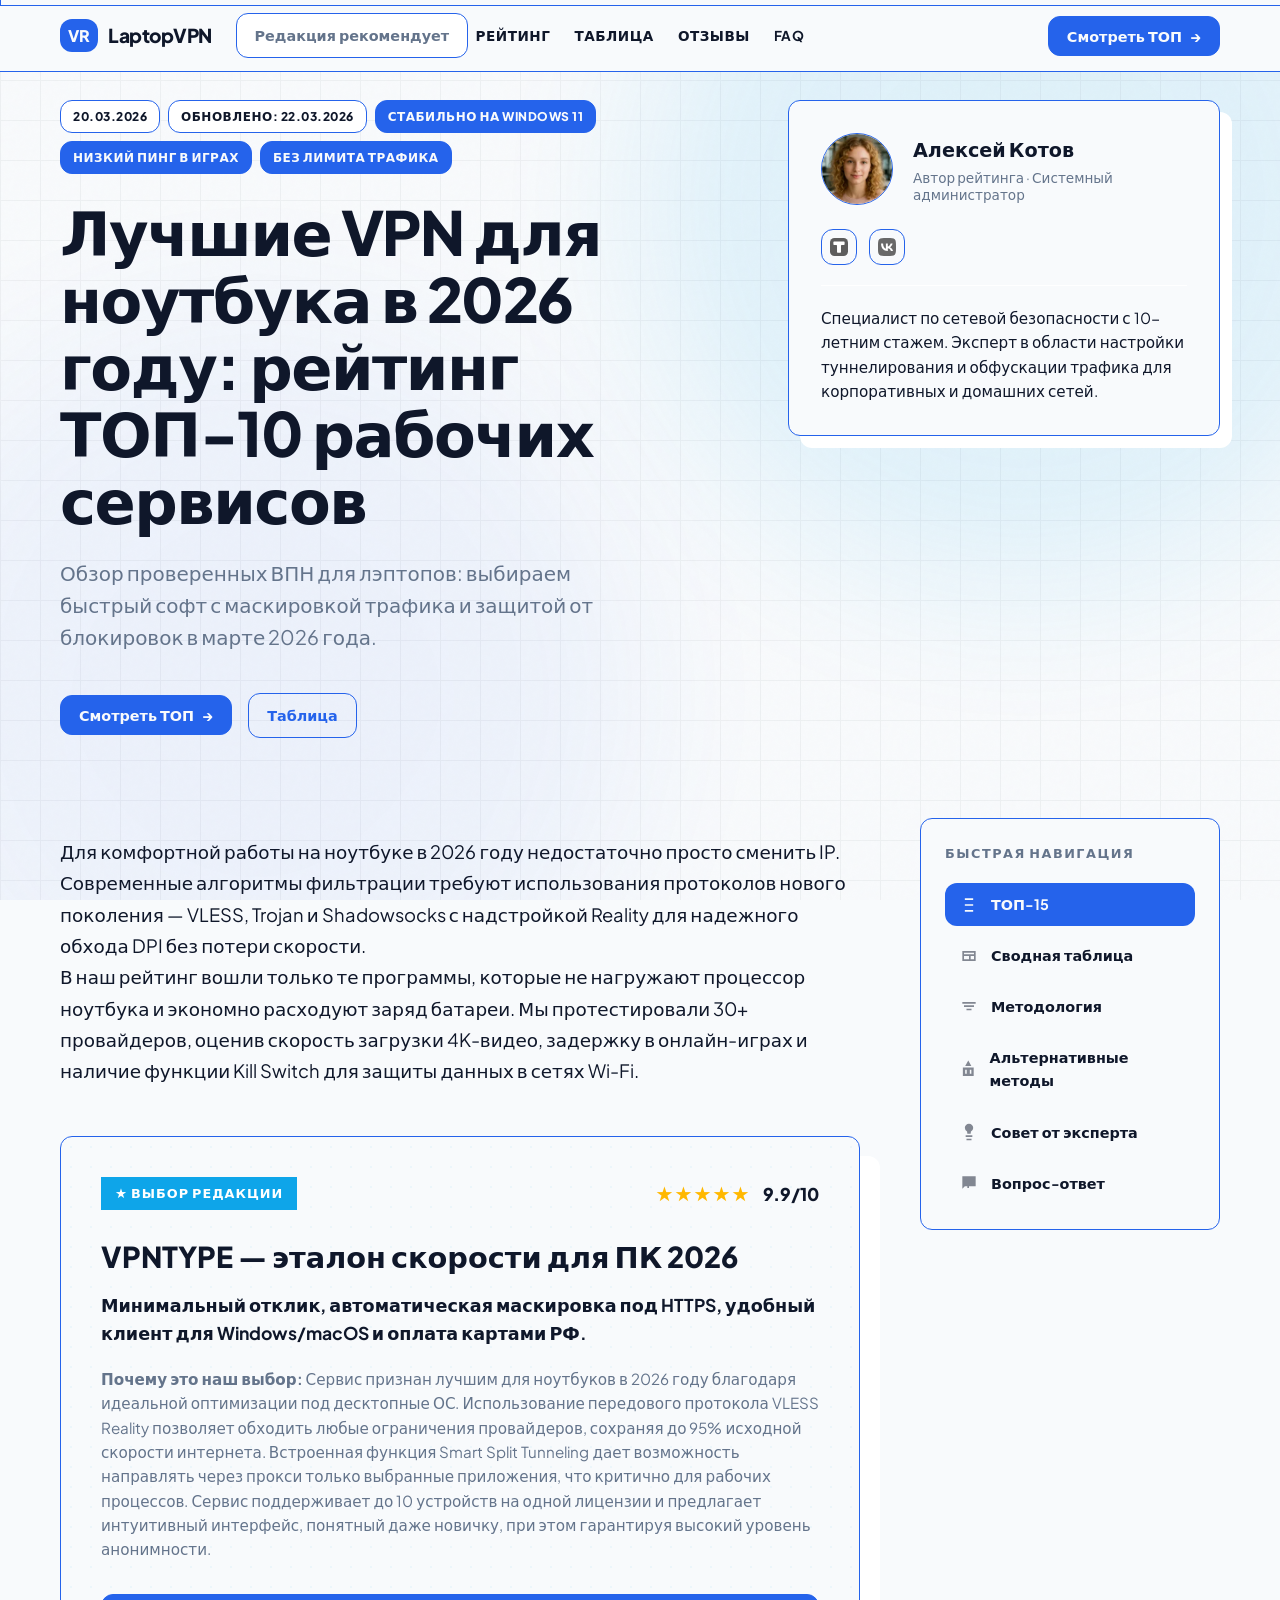
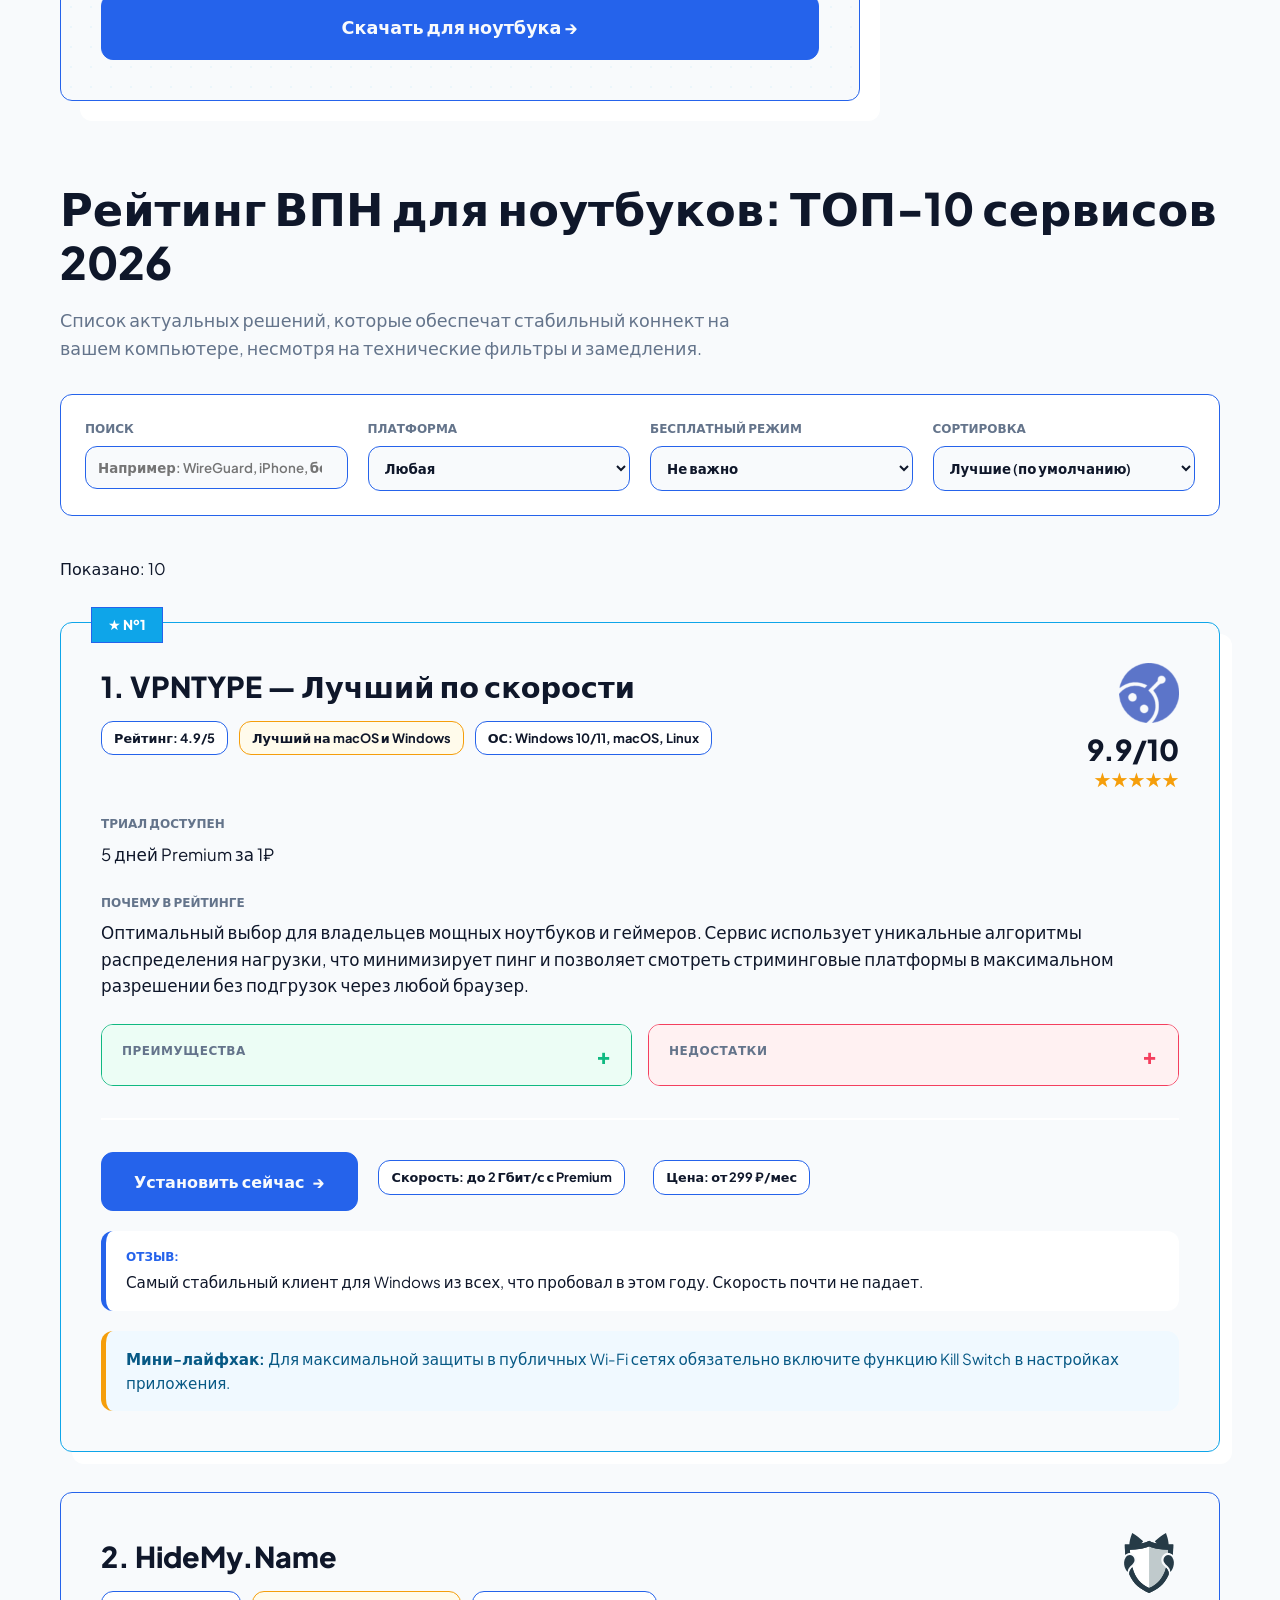
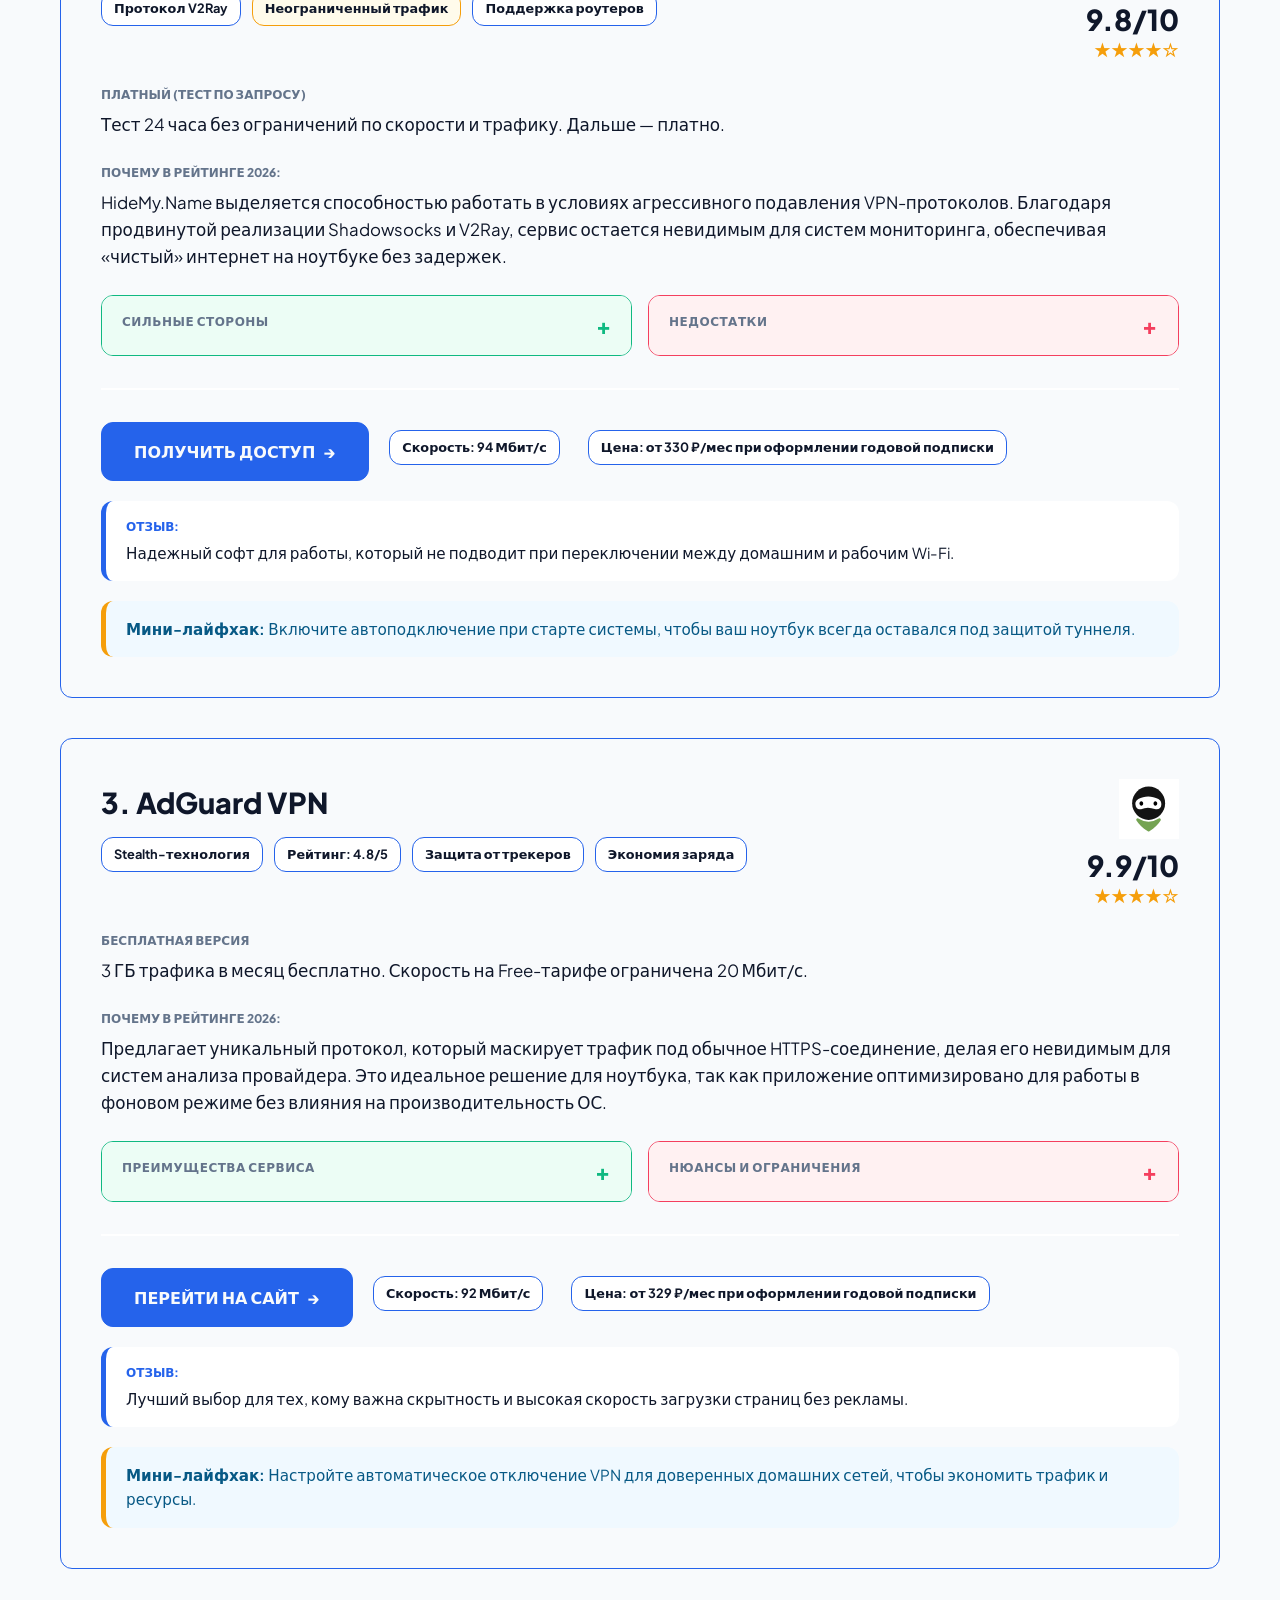
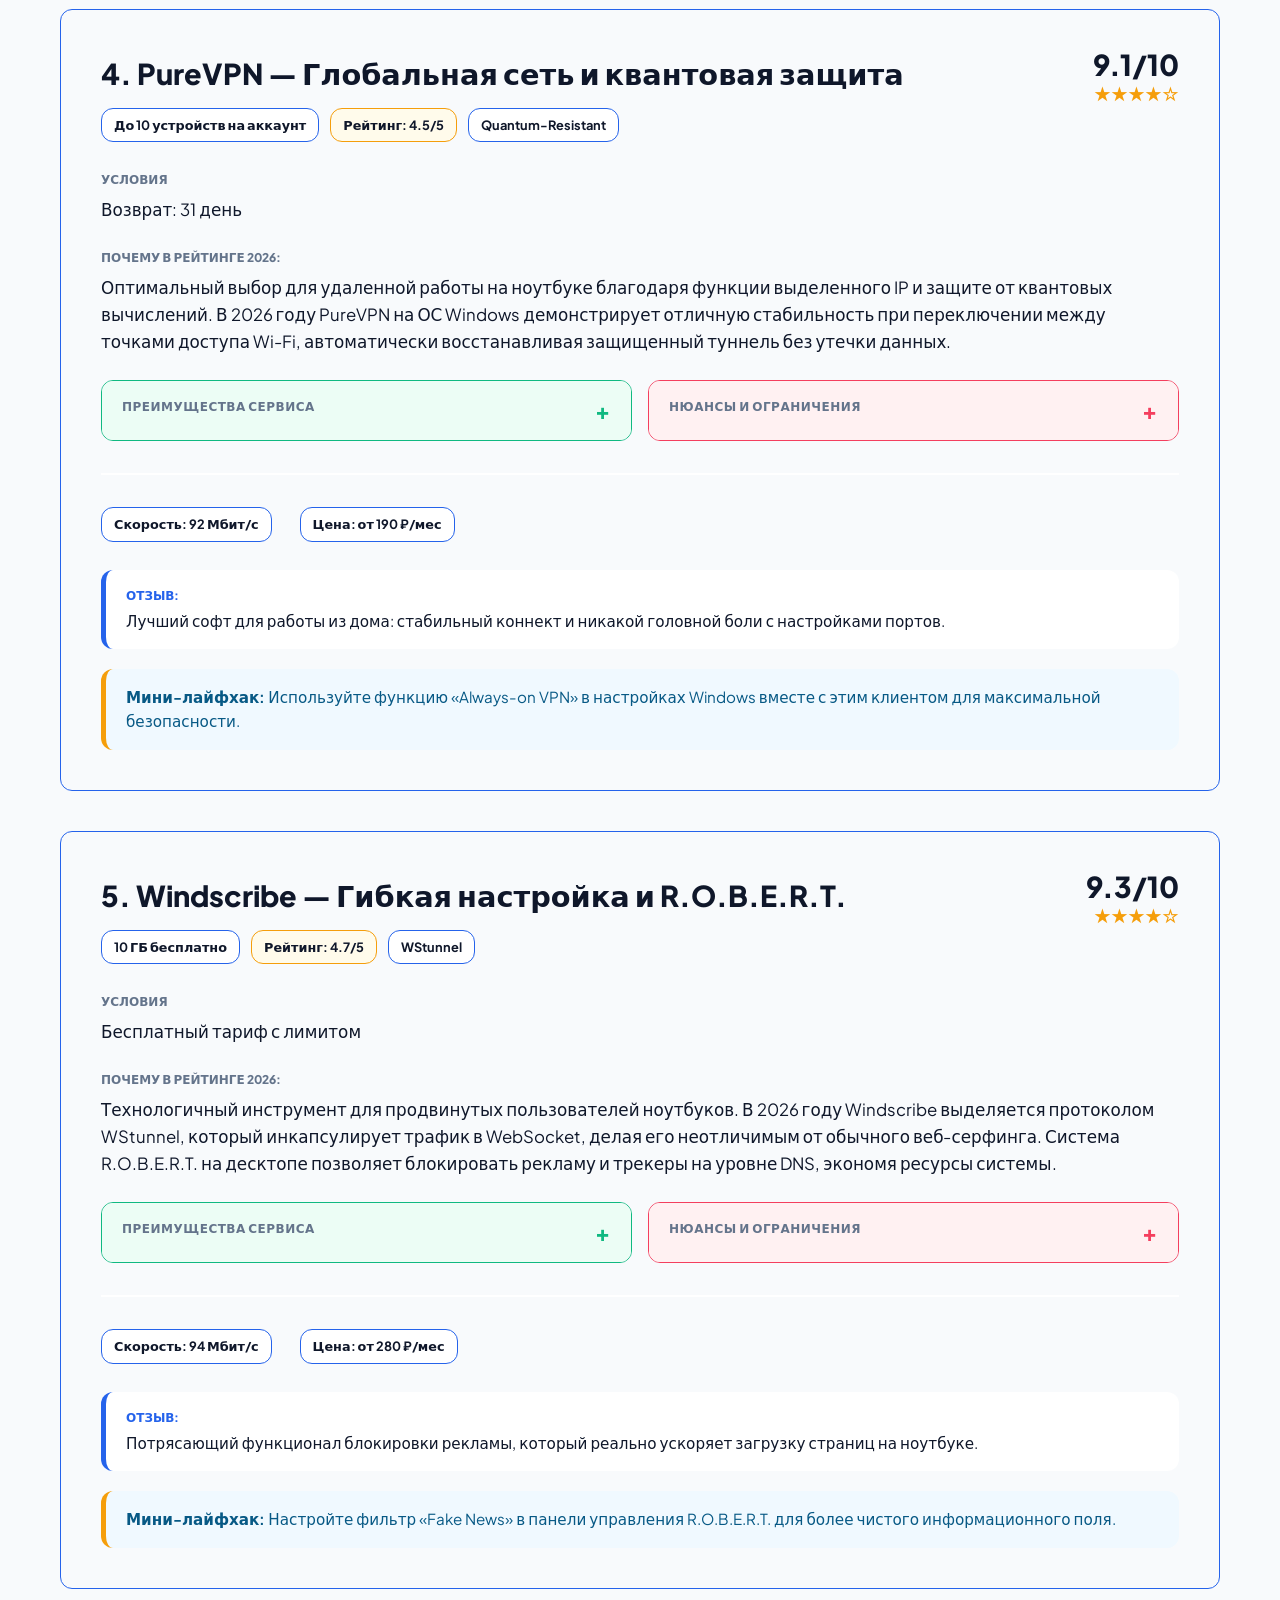
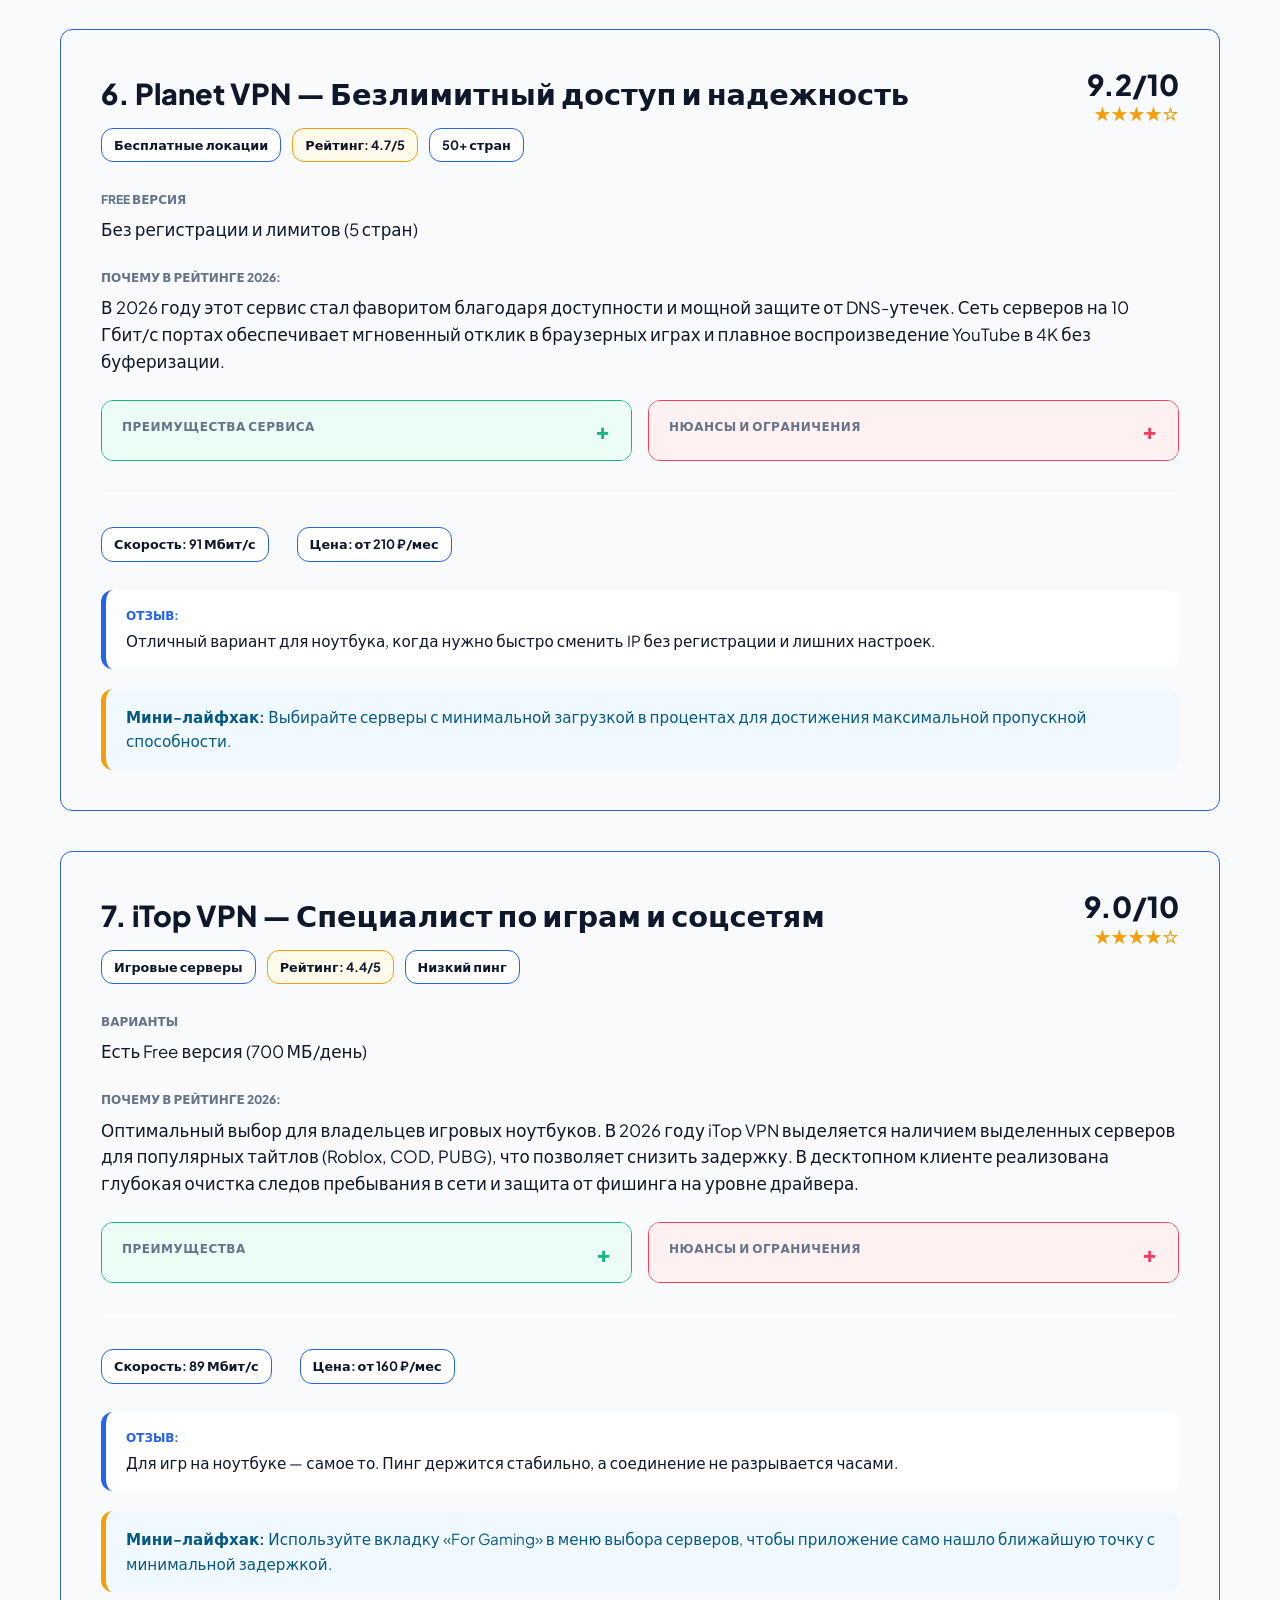
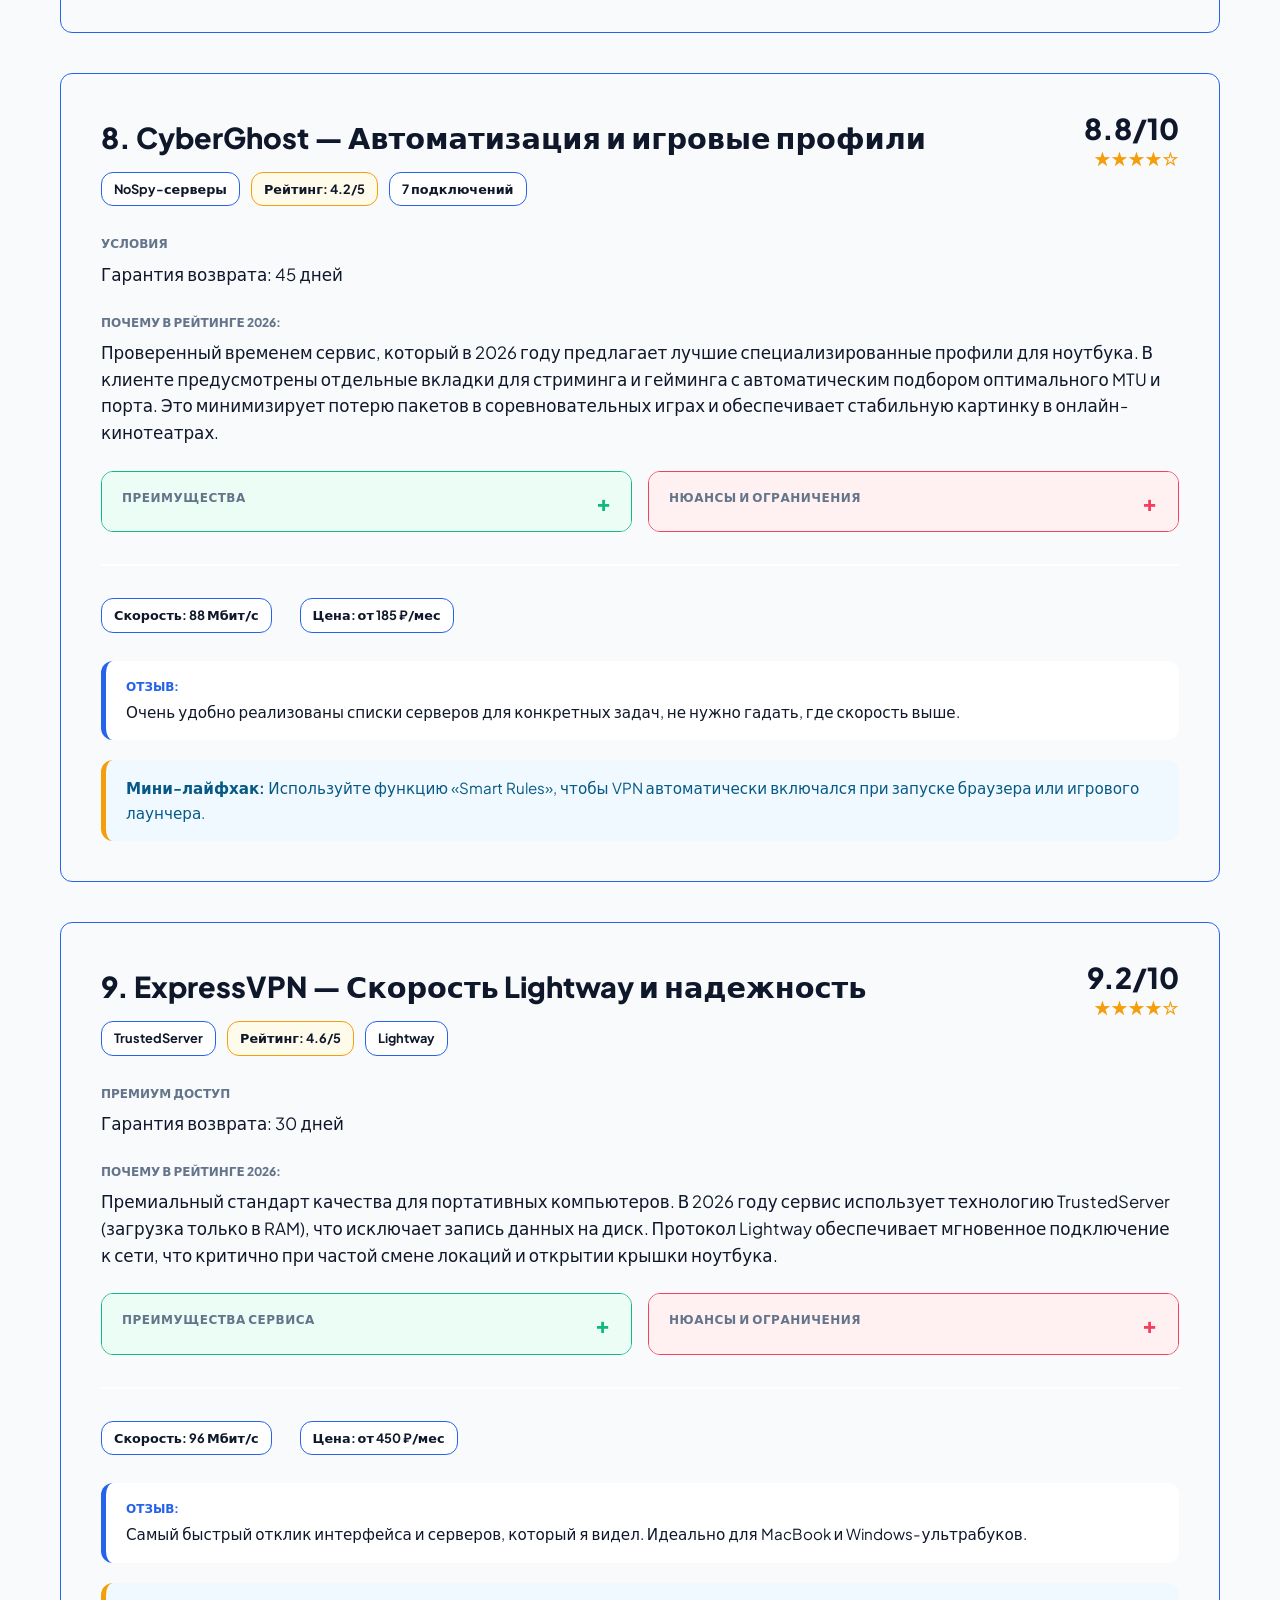
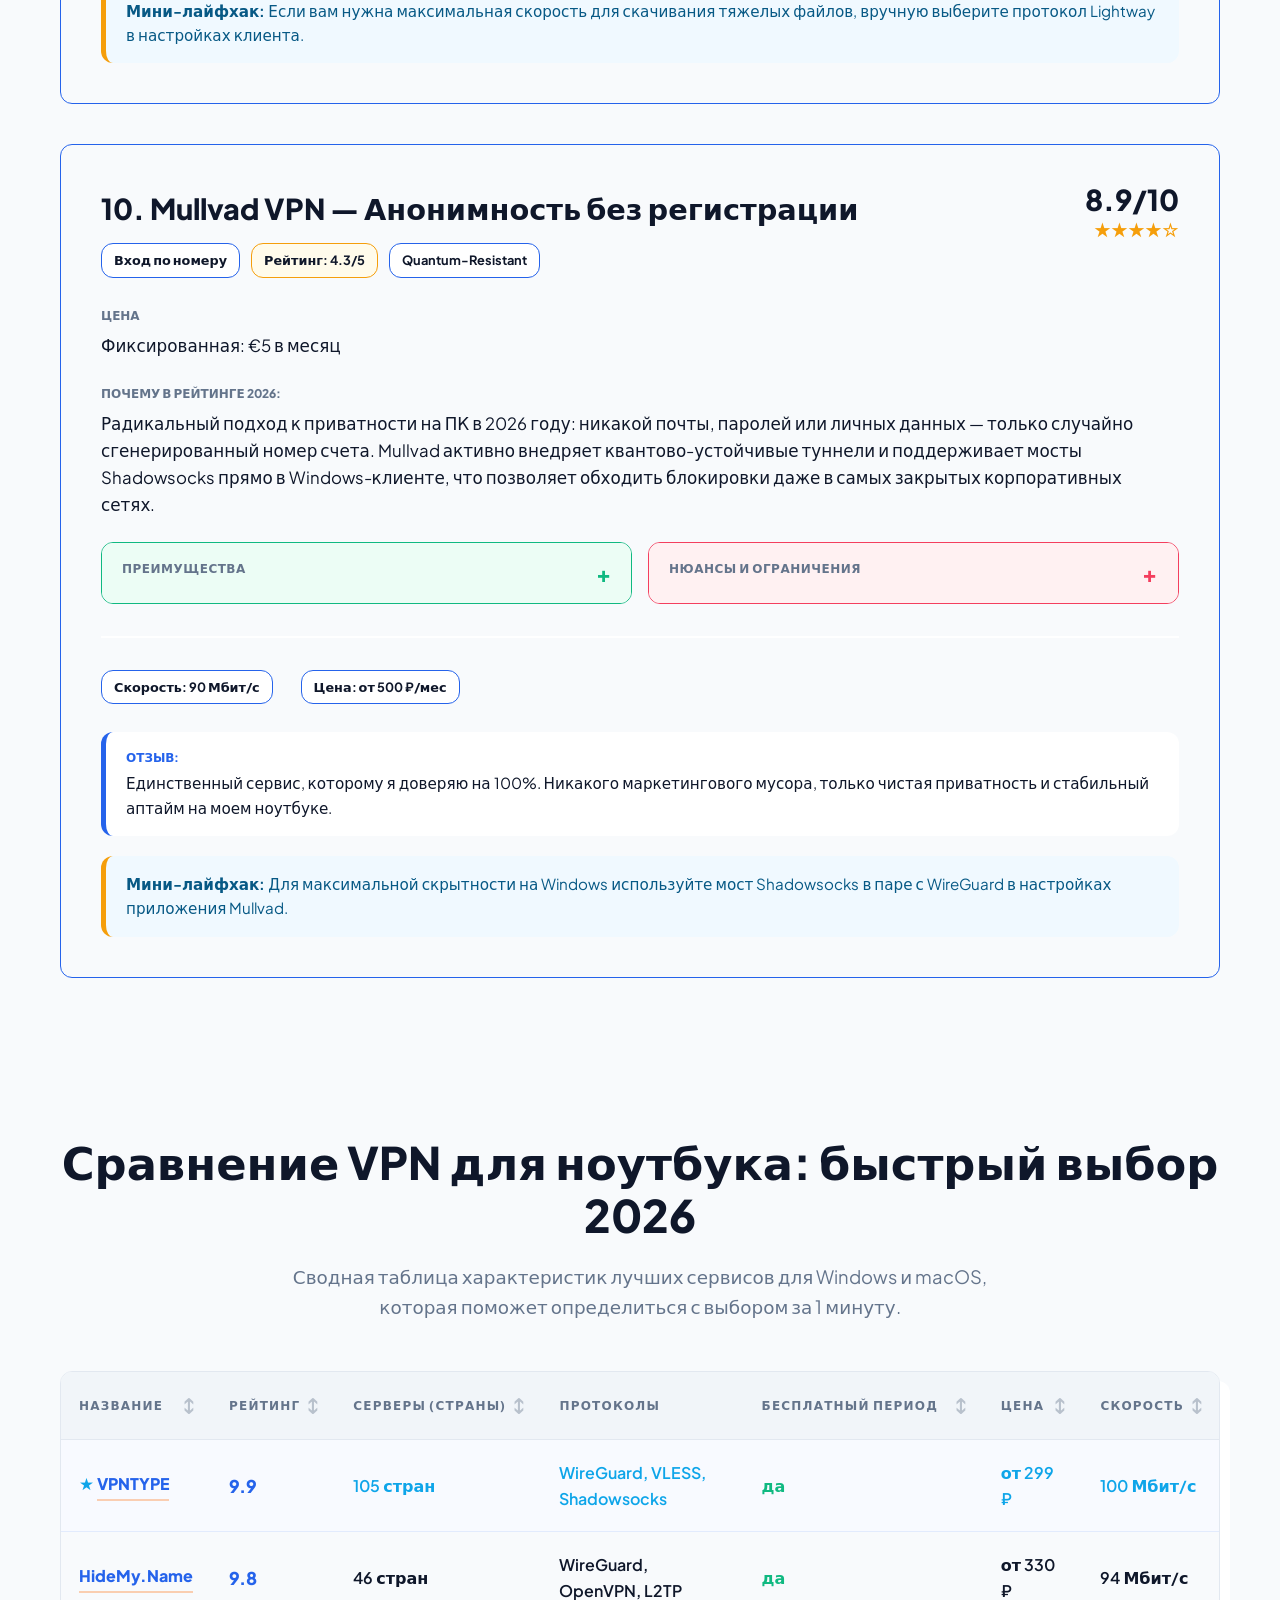
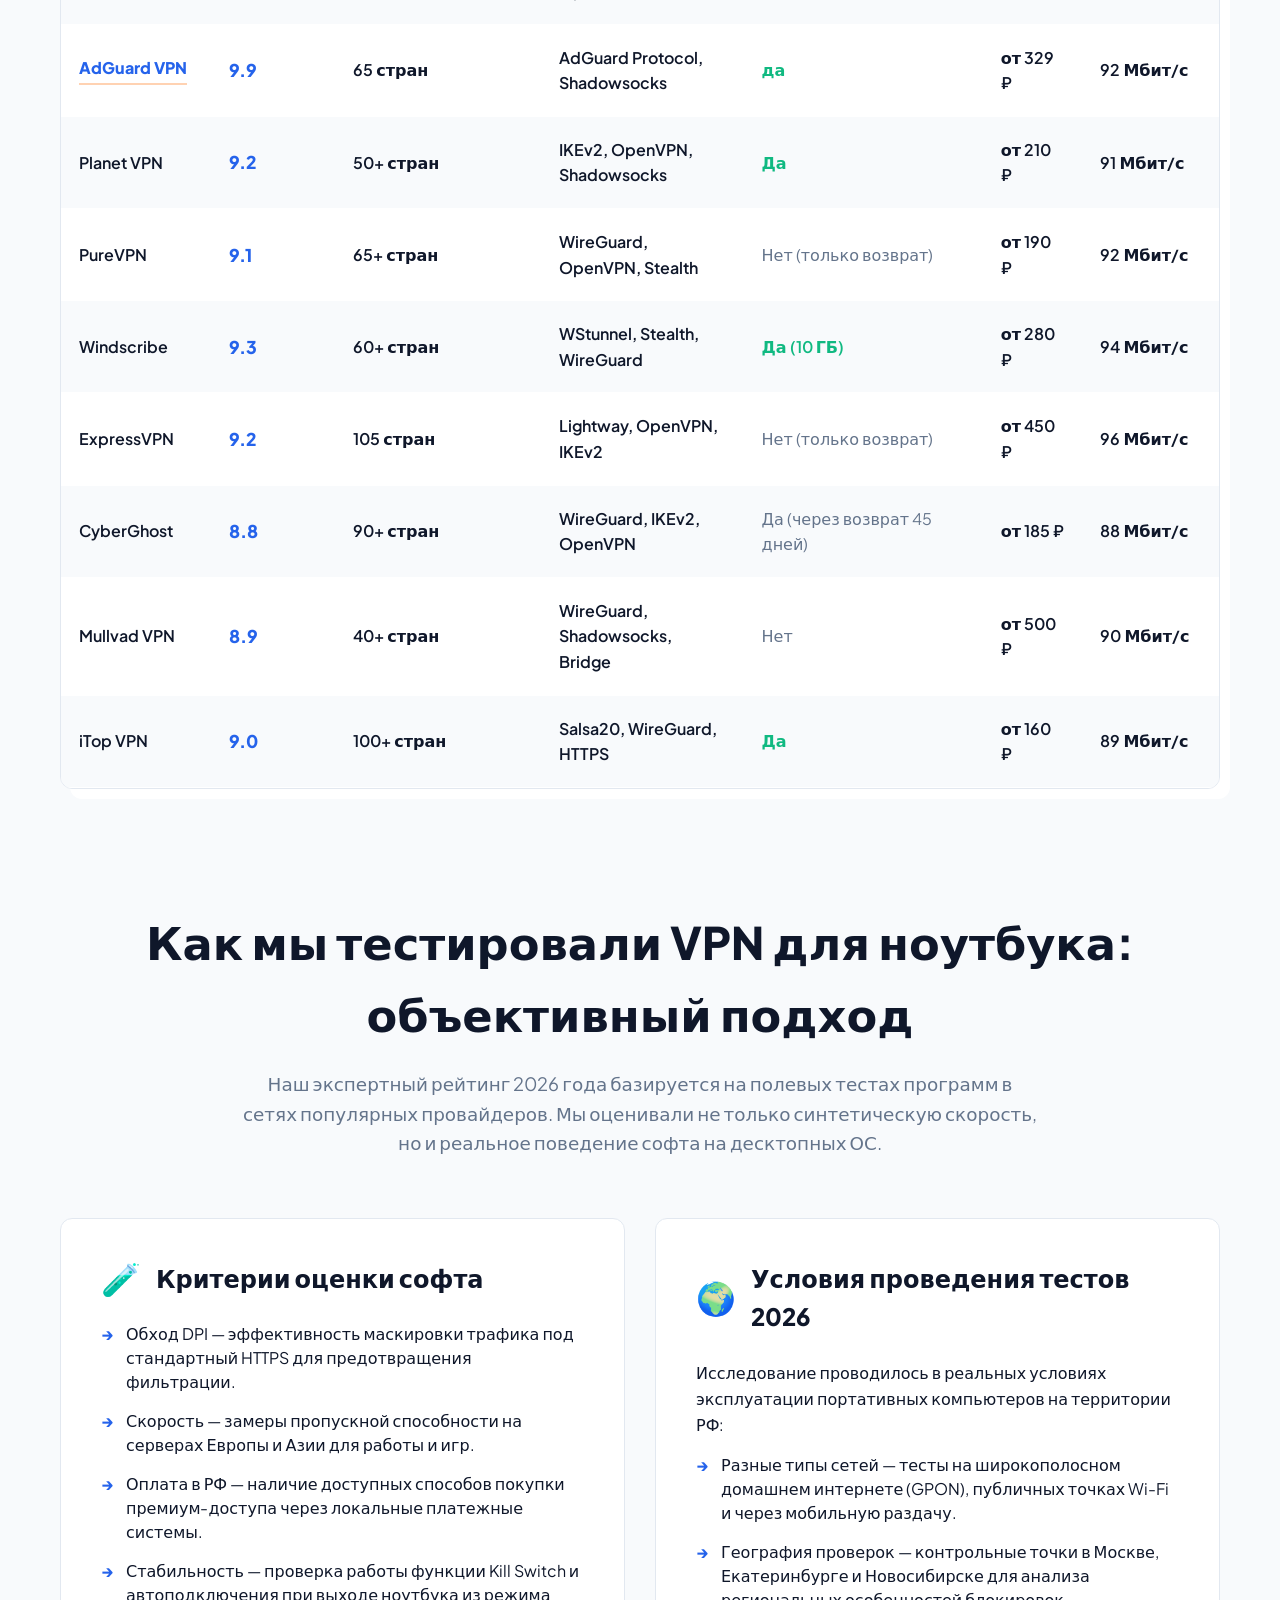
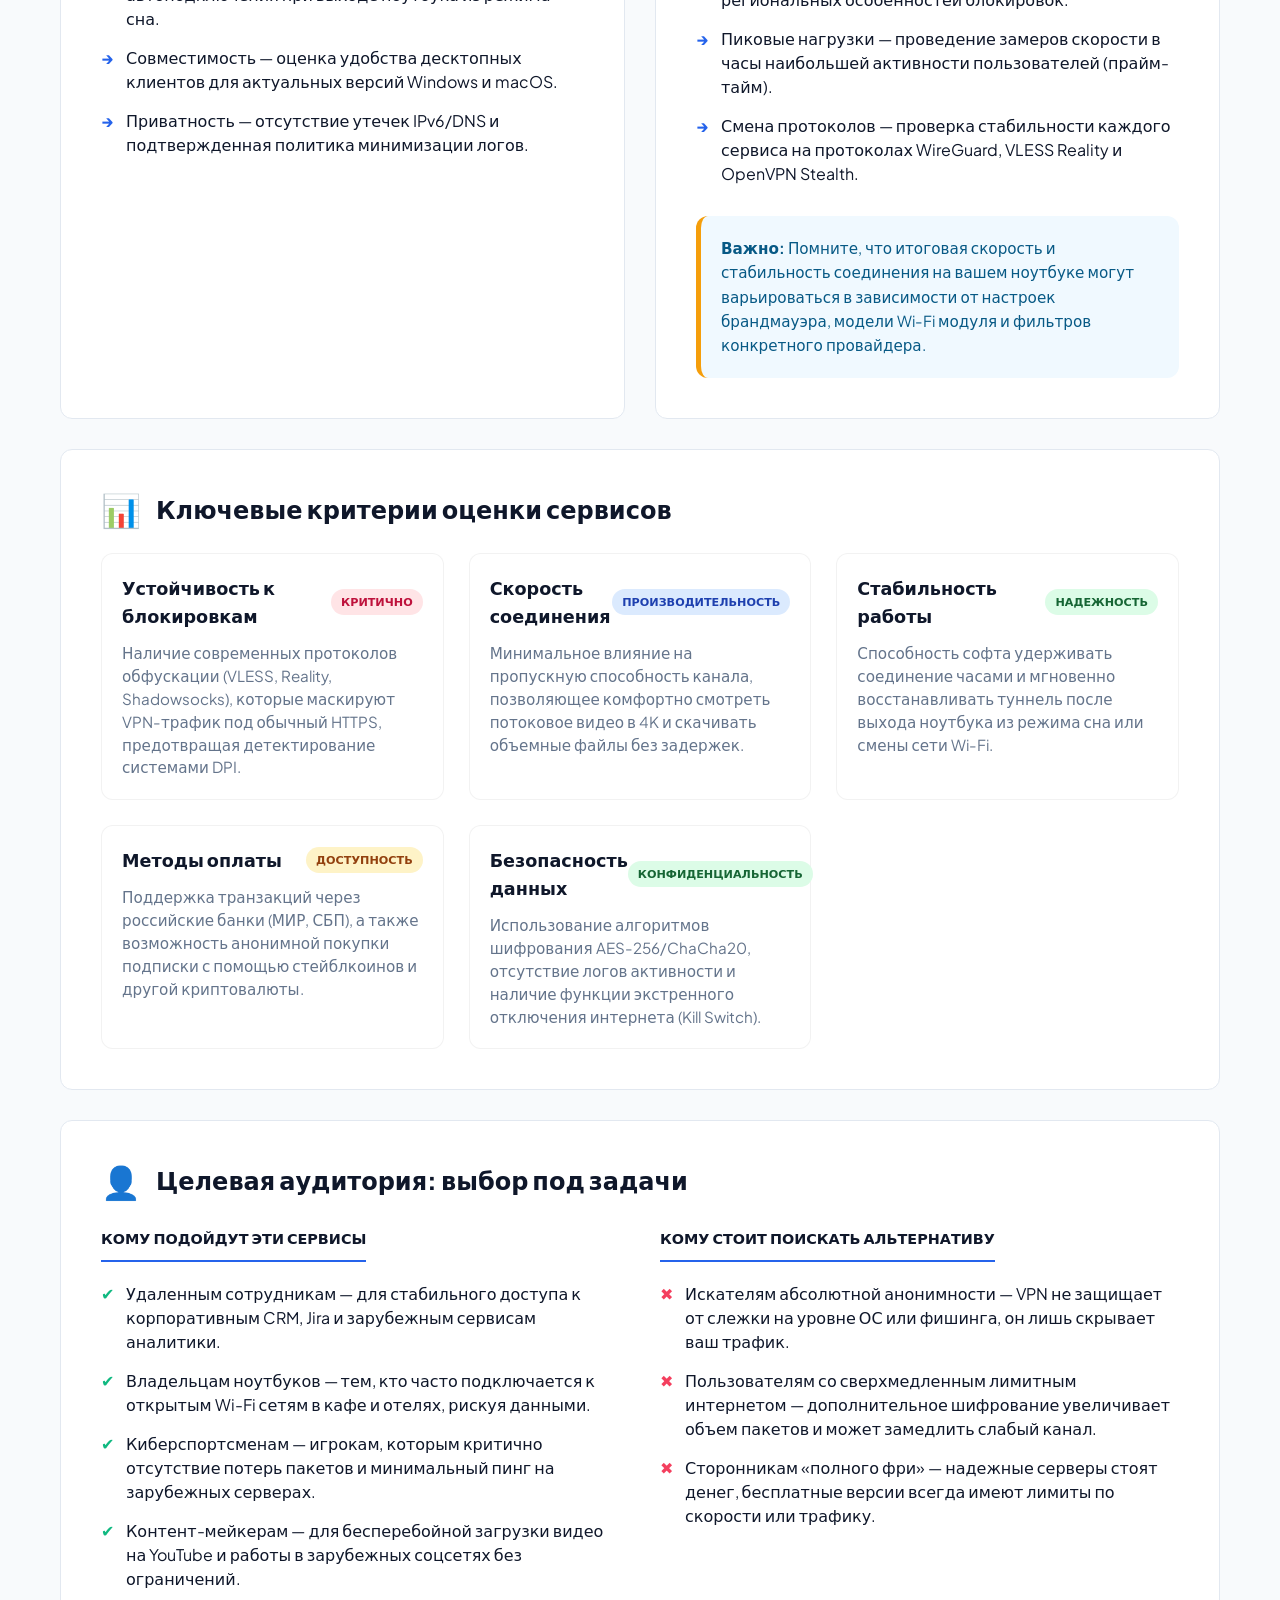
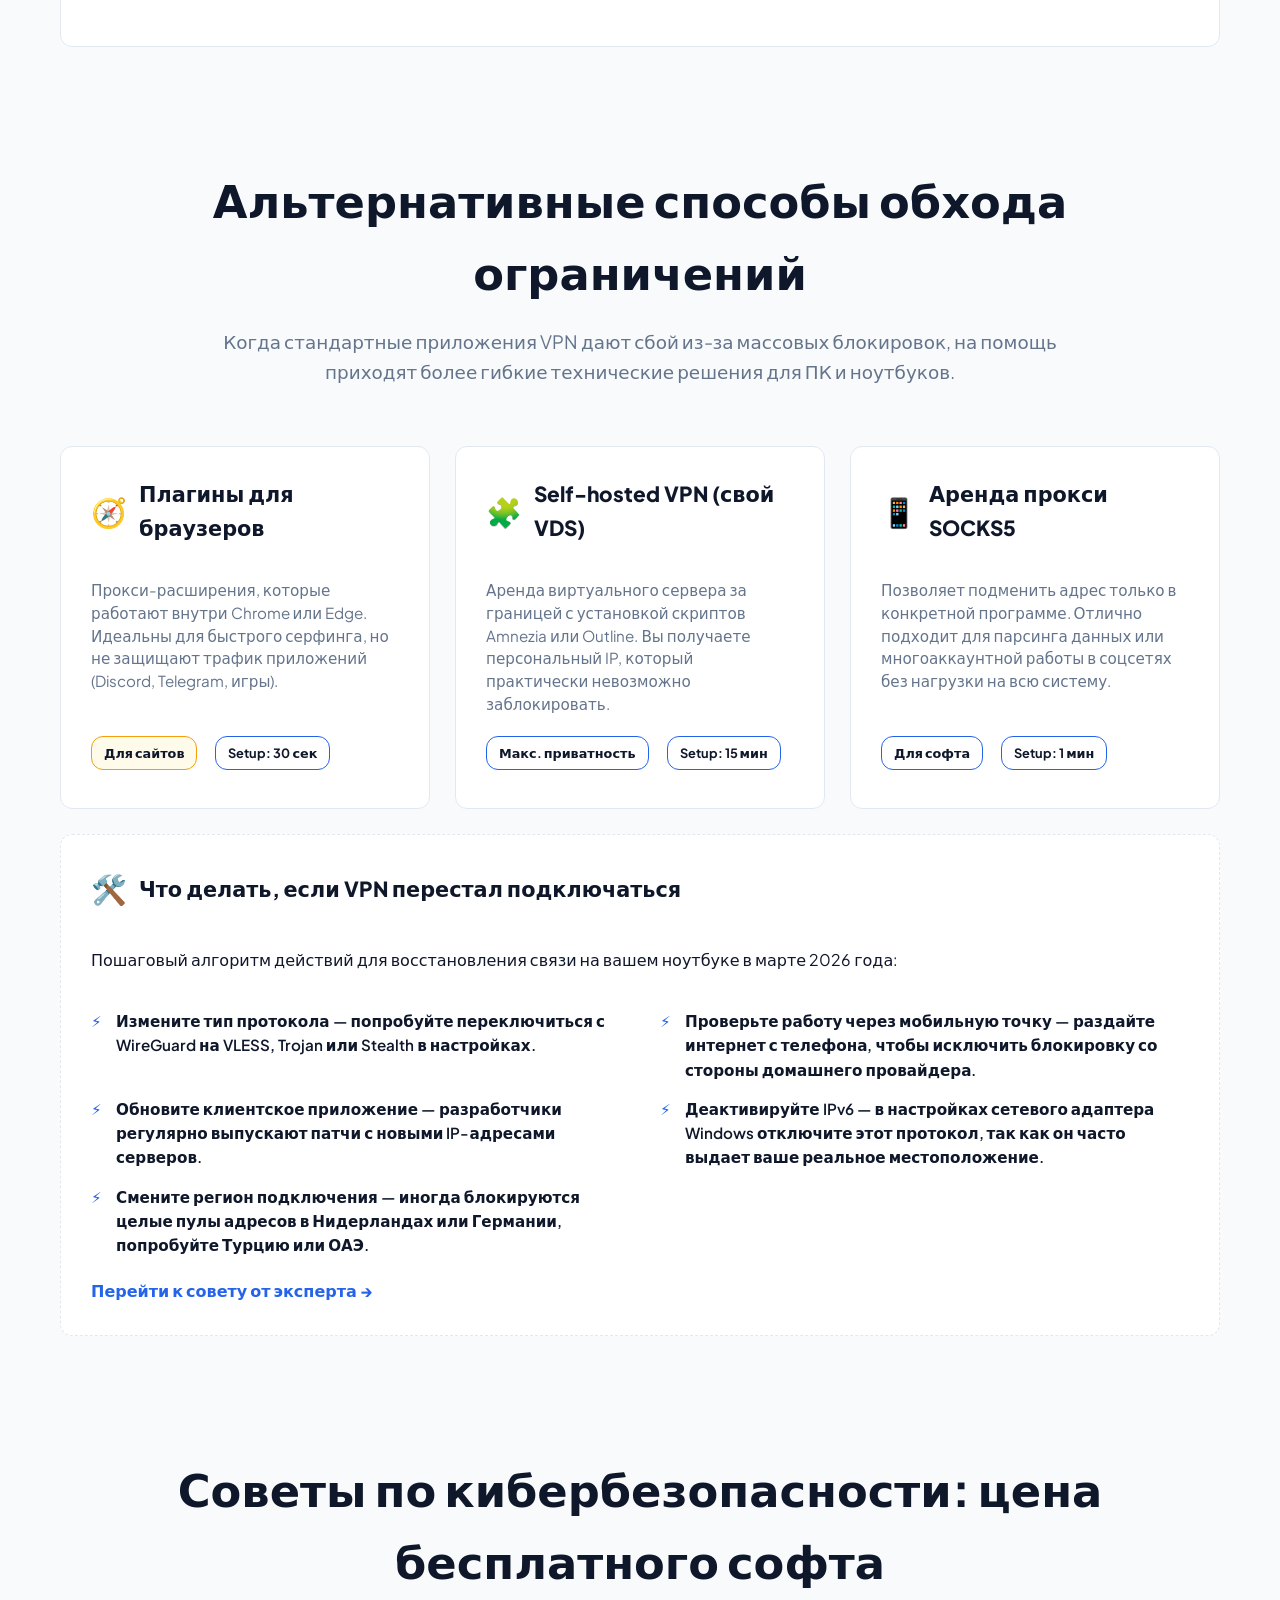
==== commit c7b0734e: "Add files via upload" ====
--- a/index.html
+++ b/index.html
@@ -6,8 +6,8 @@
   <link rel="apple-touch-icon" href="favicon.svg">
   <meta name="viewport" content="width=device-width, initial-scale=1" />
   <meta name="theme-color" content="#0b0f1a" />
-  <meta name="description" content="Ищете надежный VPN для ноутбука в 2026 году? Сравнение 10 сервисов для работы, стриминга и защиты данных. Тесты скорости на Windows и Mac, протоколы VLESS/Reality и обход блокировок." />
-  <title>ТОП-10 Лучших VPN для ноутбука [Март 2026]: Рейтинг для Windows и macOS</title>
+  <meta name="description" content="Ищете лучший VPN для ноутбука в 2026 году? Сравнение 10 надежных сервисов для Windows и macOS. Тесты скорости, обход DPI, поддержка VLESS и Reality для стабильной работы." />
+  <title>ТОП-10 Лучших VPN для ноутбука 2026: Рейтинг быстрых и стабильных сервисов</title>
 
   <!-- Fonts -->
   <link rel="preconnect" href="https://fonts.googleapis.com">
@@ -23,19 +23,19 @@
   "@type": "Article",
   "mainEntityOfPage": {
     "@type": "WebPage",
-    "@id": "https://samyj-luchshij-vpn.pages.dev"
+    "@id": "https://vpn-dlya-noutbuka.github.io"
   },
-  "headline": "10 Лучших VPN для ноутбука [06.03.2026]: Рейтинг для Windows и macOS",
-  "alternativeHeadline": "ТОП-10 VPN для ноутбуков: рейтинг 2026 года",
-  "description": "Ищете надежный VPN для ноутбука в 2026 году? Сравнение 10 сервисов для работы, стриминга и защиты данных. Тесты скорости на Windows и Mac, протоколы VLESS/Reality и обход блокировок.",
+  "headline": "ТОП-10 Лучших VPN для ноутбука 2026: Рейтинг быстрых и стабильных сервисов",
+  "alternativeHeadline": "Рейтинг ВПН для ноутбуков: ТОП-10 сервисов 2026",
+  "description": "Ищете лучший VPN для ноутбука в 2026 году? Сравнение 10 надежных сервисов для Windows и macOS. Тесты скорости, обход DPI, поддержка VLESS и Reality для стабильной работы.",
   "inLanguage": "ru-RU",
-  "datePublished": "2026-03-06",
-  "dateModified": "2026-03-06",
+  "datePublished": "2026-03-20",
+  "dateModified": "2026-03-22",
   "author": {
     "@type": "Person",
-    "name": "Алексей Смирнов",
+    "name": "Алексей Котов",
     "jobTitle": "Системный администратор",
-    "description": "Специалист по сетевой безопасности с 10-летним опытом. Эксперт в настройке туннелирования и защищенных соединений для корпоративных и домашних ноутбуков."
+    "description": "Специалист по сетевой безопасности с 10-летним стажем. Эксперт в области настройки туннелирования и обфускации трафика для корпоративных и домашних сетей."
   },
   "publisher": {
     "@type": "Organization",
@@ -67,70 +67,70 @@
 {
   "@context": "https://schema.org",
   "@type": "ItemList",
-  "name": "10 Лучших VPN для ноутбука [06.03.2026]: Рейтинг для Windows и macOS",
-  "description": "Ищете надежный VPN для ноутбука в 2026 году? Сравнение 10 сервисов для работы, стриминга и защиты данных. Тесты скорости на Windows и Mac, протоколы VLESS/Reality и обход блокировок.",
+  "name": "ТОП-10 Лучших VPN для ноутбука 2026: Рейтинг быстрых и стабильных сервисов",
+  "description": "Ищете лучший VPN для ноутбука в 2026 году? Сравнение 10 надежных сервисов для Windows и macOS. Тесты скорости, обход DPI, поддержка VLESS и Reality для стабильной работы.",
   "itemListOrder": "https://schema.org/ItemListOrderDescending",
   "numberOfItems": 15,
   "itemListElement": [
     {
       "@type": "ListItem",
       "position": 1,
-      "url": "https://samyj-luchshij-vpn.pages.dev#vpn-1",
+      "url": "https://vpn-dlya-noutbuka.github.io#vpn-1",
       "name": "VPNTYPE"
     },
     {
       "@type": "ListItem",
       "position": 2,
-      "url": "https://samyj-luchshij-vpn.pages.dev#vpn-2",
+      "url": "https://vpn-dlya-noutbuka.github.io#vpn-2",
       "name": "HideMy.Name"
     },
     {
       "@type": "ListItem",
       "position": 3,
-      "url": "https://samyj-luchshij-vpn.pages.dev#vpn-3",
+      "url": "https://vpn-dlya-noutbuka.github.io#vpn-3",
       "name": "AdGuard VPN"
     },
     {
       "@type": "ListItem",
       "position": 4,
-      "url": "https://samyj-luchshij-vpn.pages.dev#vpn-4",
-      "name": "ZoogVPN — Скорость и мультимедиа"
+      "url": "https://vpn-dlya-noutbuka.github.io#vpn-4",
+      "name": "Planet VPN — Безлимитный доступ и надежность"
     },
     {
       "@type": "ListItem",
       "position": 5,
-      "url": "https://samyj-luchshij-vpn.pages.dev#vpn-5",
-      "name": "Surfshark — Безлимитные подключения"
+      "url": "https://vpn-dlya-noutbuka.github.io#vpn-5",
+      "name": "PureVPN — Глобальная сеть и квантовая защита"
     },
     {
       "@type": "ListItem",
       "position": 6,
-      "url": "https://samyj-luchshij-vpn.pages.dev#vpn-6",
-      "name": "NordVPN — Ультраскорость и Meshnet"
+      "url": "https://vpn-dlya-noutbuka.github.io#vpn-6",
+      "name": "Windscribe — Гибкая настройка и R.O.B.E.R.T."
     },
     {
       "@type": "ListItem",
       "position": 7,
-      "url": "https://samyj-luchshij-vpn.pages.dev#vpn-7",
-      "name": "Proton VPN — Швейцарская защита данных"
+      "url": "https://vpn-dlya-noutbuka.github.io#vpn-7",
+      "name": "ExpressVPN — Скорость Lightway и надежность"
     },
     {
       "@type": "ListItem",
       "position": 8,
-      "url": "https://samyj-luchshij-vpn.pages.dev#vpn-8",
-      "name": "PureVPN — Квантовая защита для Windows"
+      "url": "https://vpn-dlya-noutbuka.github.io#vpn-8",
+      "name": "CyberGhost — Автоматизация и игровые профили"
     },
     {
       "@type": "ListItem",
       "position": 9,
-      "url": "https://samyj-luchshij-vpn.pages.dev#vpn-9",
-      "name": "Windscribe — Мастер обхода блокировок"
+      "url": "https://vpn-dlya-noutbuka.github.io#vpn-9",
+      "name": "Mullvad VPN — Анонимность без регистрации"
     },
     {
       "@type": "ListItem",
       "position": 10,
-      "url": "https://samyj-luchshij-vpn.pages.dev#vpn-10",
-      "name": "ExpressVPN — Премиальный стандарт для ноутбука"
+      "url": "https://vpn-dlya-noutbuka.github.io#vpn-10",
+      "name": "iTop VPN — Специалист по играм и соцсетям"
     }
   ]
 }
@@ -141,9 +141,9 @@
   "@graph": [
     {
       "@type": "Service",
-      "@id": "https://samyj-luchshij-vpn.pages.dev#vpntype",
+      "@id": "https://vpn-dlya-noutbuka.github.io#vpntype",
       "name": "LaptopVPN",
-      "alternateName": "VPNTYPE — идеальный софт для ноутбука",
+      "alternateName": "VPNTYPE — эталон скорости для ПК 2026",
       "serviceType": "VPN-сервис",
       "description": "VPN-сервис с поддержкой VLESS, Shadowsocks и Reality для обхода DPI в России, скоростью до 2 Гбит/с и доступом к более чем 30 виртуальным локациям.",
       "provider": {
@@ -174,7 +174,7 @@
     },
     {
       "@type": "Service",
-      "@id": "https://samyj-luchshij-vpn.pages.dev#hidemyname",
+      "@id": "https://vpn-dlya-noutbuka.github.io#hidemyname",
       "name": "HideMy.Name",
       "serviceType": "VPN-сервис",
       "description": "VPN-сервис с технологией «Chameleon», собственными DNS-серверами и поддержкой оплаты российскими картами, криптовалютой и через СБП.",
@@ -206,7 +206,7 @@
     },
     {
       "@type": "Service",
-      "@id": "https://samyj-luchshij-vpn.pages.dev#adguardvpn",
+      "@id": "https://vpn-dlya-noutbuka.github.io#adguardvpn",
       "name": "AdGuard VPN",
       "serviceType": "VPN-сервис",
       "description": "VPN-сервис с проприетарным протоколом AdGuard, маскирующимся под HTTPS, и встроенной экосистемой блокировки рекламы и трекеров.",
@@ -238,13 +238,13 @@
     },
     {
       "@type": "Service",
-      "@id": "https://samyj-luchshij-vpn.pages.dev#zoogvpn",
-      "name": "ZoogVPN — Скорость и мультимедиа",
+      "@id": "https://vpn-dlya-noutbuka.github.io#zoogvpn",
+      "name": "Planet VPN — Безлимитный доступ и надежность",
       "serviceType": "VPN-сервис",
-      "description": "Сервис выделяется оптимизированными серверами для стриминга и торрентов. В 2026 году он предлагает специальные профили для обхода замедления видеохостингов на ноутбуках, обеспечивая стабильную картинку в 4K даже в часы пик. Строгая политика отсутствия логов подтверждена независимыми проверками.",
+      "description": "В 2026 году этот сервис стал фаворитом благодаря доступности и мощной защите от DNS-утечек. Сеть серверов на 10 Гбит/с портах обеспечивает мгновенный отклик в браузерных играх и плавное воспроизведение YouTube в 4K без буферизации.",
       "provider": {
         "@type": "Organization",
-        "name": "ZoogVPN — Скорость и мультимедиа"
+        "name": "Planet VPN — Безлимитный доступ и надежность"
       },
       "areaServed": {
         "@type": "Country",
@@ -252,11 +252,11 @@
       },
       "offers": {
         "@type": "Offer",
-        "price": "165",
+        "price": "210",
         "priceCurrency": "RUB",
         "category": "subscription",
-        "description": "Бесплатный тариф с лимитом данных",
-        "url": "https://samyj-luchshij-vpn.pages.dev#zoogvpn",
+        "description": "Без регистрации и лимитов (5 стран)",
+        "url": "https://vpn-dlya-noutbuka.github.io#zoogvpn",
         "availability": "https://schema.org/InStock"
       },
       "aggregateRating": {
@@ -270,13 +270,13 @@
     },
     {
       "@type": "Service",
-      "@id": "https://samyj-luchshij-vpn.pages.dev#surfshark",
-      "name": "Surfshark — Безлимитные подключения",
+      "@id": "https://vpn-dlya-noutbuka.github.io#surfshark",
+      "name": "PureVPN — Глобальная сеть и квантовая защита",
       "serviceType": "VPN-сервис",
-      "description": "Оптимальный выбор для владельцев нескольких ноутбуков и ПК. В 2026 году Surfshark выделяется функцией Bypasser, которая позволяет разделять трафик на уровне приложений Windows, направляя рабочие программы через VPN, а системные обновления — напрямую для экономии ресурсов.",
+      "description": "Оптимальный выбор для удаленной работы на ноутбуке благодаря функции выделенного IP и защите от квантовых вычислений. В 2026 году PureVPN на ОС Windows демонстрирует отличную стабильность при переключении между точками доступа Wi-Fi, автоматически восстанавливая защищенный туннель без утечки данных.",
       "provider": {
         "@type": "Organization",
-        "name": "Surfshark — Безлимитные подключения"
+        "name": "PureVPN — Глобальная сеть и квантовая защита"
       },
       "areaServed": {
         "@type": "Country",
@@ -284,16 +284,16 @@
       },
       "offers": {
         "@type": "Offer",
-        "price": "195",
+        "price": "190",
         "priceCurrency": "RUB",
         "category": "subscription",
-        "description": "30 дней Money-back (Windows/macOS)",
-        "url": "https://samyj-luchshij-vpn.pages.dev#surfshark",
+        "description": "Возврат: 31 день",
+        "url": "https://vpn-dlya-noutbuka.github.io#surfshark",
         "availability": "https://schema.org/InStock"
       },
       "aggregateRating": {
         "@type": "AggregateRating",
-        "ratingValue": "9.0",
+        "ratingValue": "9.1",
         "bestRating": "10",
         "worstRating": "0",
         "ratingCount": 4,
@@ -302,13 +302,13 @@
     },
     {
       "@type": "Service",
-      "@id": "https://samyj-luchshij-vpn.pages.dev#nordvpn",
-      "name": "NordVPN — Ультраскорость и Meshnet",
+      "@id": "https://vpn-dlya-noutbuka.github.io#nordvpn",
+      "name": "Windscribe — Гибкая настройка и R.O.B.E.R.T.",
       "serviceType": "VPN-сервис",
-      "description": "Бескомпромиссное решение по скорости для мощных ноутбуков. Благодаря протоколу NordLynx, нагрузка на центральный процессор минимальна, что сохраняет заряд батареи. В 2026 году сервис предлагает Meshnet, позволяющий безопасно обращаться к файлам на домашнем ПК с ноутбука из любой точки мира.",
+      "description": "Технологичный инструмент для продвинутых пользователей ноутбуков. В 2026 году Windscribe выделяется протоколом WStunnel, который инкапсулирует трафик в WebSocket, делая его неотличимым от обычного веб-серфинга. Система R.O.B.E.R.T. на десктопе позволяет блокировать рекламу и трекеры на уровне DNS, экономя ресурсы системы.",
       "provider": {
         "@type": "Organization",
-        "name": "NordVPN — Ультраскорость и Meshnet"
+        "name": "Windscribe — Гибкая настройка и R.O.B.E.R.T."
       },
       "areaServed": {
         "@type": "Country",
@@ -316,43 +316,11 @@
       },
       "offers": {
         "@type": "Offer",
-        "price": "320",
+        "price": "280",
         "priceCurrency": "RUB",
         "category": "subscription",
-        "description": "Возврат средств за 30 дней",
-        "url": "https://samyj-luchshij-vpn.pages.dev#nordvpn",
-        "availability": "https://schema.org/InStock"
-      },
-      "aggregateRating": {
-        "@type": "AggregateRating",
-        "ratingValue": "9.4",
-        "bestRating": "10",
-        "worstRating": "0",
-        "ratingCount": 4,
-        "reviewCount": 5
-      }
-    },
-    {
-      "@type": "Service",
-      "@id": "https://samyj-luchshij-vpn.pages.dev#protonvpn",
-      "name": "Proton VPN — Швейцарская защита данных",
-      "serviceType": "VPN-сервис",
-      "description": "Единственный крупный игрок в 2026 году, предлагающий честный безлимитный трафик на бесплатном тарифе для ПК. Технология Stealth делает VPN-соединение невидимым для систем мониторинга провайдеров, что гарантирует стабильную работу на ноутбуке даже при жесткой цензуре в сети.",
-      "provider": {
-        "@type": "Organization",
-        "name": "Proton VPN — Швейцарская защита данных"
-      },
-      "areaServed": {
-        "@type": "Country",
-        "name": "Россия"
-      },
-      "offers": {
-        "@type": "Offer",
-        "price": "380",
-        "priceCurrency": "RUB",
-        "category": "subscription",
-        "description": "Безлимитный трафик (5 стран)",
-        "url": "https://samyj-luchshij-vpn.pages.dev#protonvpn",
+        "description": "Бесплатный тариф с лимитом",
+        "url": "https://vpn-dlya-noutbuka.github.io#nordvpn",
         "availability": "https://schema.org/InStock"
       },
       "aggregateRating": {
@@ -361,18 +329,18 @@
         "bestRating": "10",
         "worstRating": "0",
         "ratingCount": 4,
-        "reviewCount": 4
+        "reviewCount": 5
       }
     },
     {
       "@type": "Service",
-      "@id": "https://samyj-luchshij-vpn.pages.dev#purevpn",
-      "name": "PureVPN — Квантовая защита для Windows",
+      "@id": "https://vpn-dlya-noutbuka.github.io#protonvpn",
+      "name": "ExpressVPN — Скорость Lightway и надежность",
       "serviceType": "VPN-сервис",
-      "description": "Технологичный сервис, внедривший Quantum-Resistant Encryption для защиты данных на ноутбуке от дешифровки мощными суперкомпьютерами будущего. PureVPN — один из немногих на рынке 2026 года, кто поддерживает полноценный проброс портов (Port Forwarding), что критично для стабильной работы торрент-клиентов и игровых серверов на Windows.",
+      "description": "Премиальный стандарт качества для портативных компьютеров. В 2026 году сервис использует технологию TrustedServer (загрузка только в RAM), что исключает запись данных на диск. Протокол Lightway обеспечивает мгновенное подключение к сети, что критично при частой смене локаций и открытии крышки ноутбука.",
       "provider": {
         "@type": "Organization",
-        "name": "PureVPN — Квантовая защита для Windows"
+        "name": "ExpressVPN — Скорость Lightway и надежность"
       },
       "areaServed": {
         "@type": "Country",
@@ -380,11 +348,43 @@
       },
       "offers": {
         "@type": "Offer",
-        "price": "195",
+        "price": "450",
         "priceCurrency": "RUB",
         "category": "subscription",
-        "description": "Возврат денег: 31 день",
-        "url": "https://samyj-luchshij-vpn.pages.dev#purevpn",
+        "description": "Гарантия возврата: 30 дней",
+        "url": "https://vpn-dlya-noutbuka.github.io#protonvpn",
+        "availability": "https://schema.org/InStock"
+      },
+      "aggregateRating": {
+        "@type": "AggregateRating",
+        "ratingValue": "9.2",
+        "bestRating": "10",
+        "worstRating": "0",
+        "ratingCount": 4,
+        "reviewCount": 4
+      }
+    },
+    {
+      "@type": "Service",
+      "@id": "https://vpn-dlya-noutbuka.github.io#purevpn",
+      "name": "CyberGhost — Автоматизация и игровые профили",
+      "serviceType": "VPN-сервис",
+      "description": "Проверенный временем сервис, который в 2026 году предлагает лучшие специализированные профили для ноутбука. В клиенте предусмотрены отдельные вкладки для стриминга и гейминга с автоматическим подбором оптимального MTU и порта. Это минимизирует потерю пакетов в соревновательных играх и обеспечивает стабильную картинку в онлайн-кинотеатрах.",
+      "provider": {
+        "@type": "Organization",
+        "name": "CyberGhost — Автоматизация и игровые профили"
+      },
+      "areaServed": {
+        "@type": "Country",
+        "name": "Россия"
+      },
+      "offers": {
+        "@type": "Offer",
+        "price": "185",
+        "priceCurrency": "RUB",
+        "category": "subscription",
+        "description": "Гарантия возврата: 45 дней",
+        "url": "https://vpn-dlya-noutbuka.github.io#purevpn",
         "availability": "https://schema.org/InStock"
       },
       "aggregateRating": {
@@ -398,13 +398,13 @@
     },
     {
       "@type": "Service",
-      "@id": "https://samyj-luchshij-vpn.pages.dev#windscribe",
-      "name": "Windscribe — Мастер обхода блокировок",
+      "@id": "https://vpn-dlya-noutbuka.github.io#windscribe",
+      "name": "Mullvad VPN — Анонимность без регистрации",
       "serviceType": "VPN-сервис",
-      "description": "«Швейцарский нож» для обхода сложных блокировок DPI на ноутбуке. В 2026 году Windscribe остается фаворитом благодаря поддержке AmneziaWG и режима WStunnel, который маскирует VPN под обычный веб-трафик. Это идеальный выбор для ПК, если другие сервисы перестали подключаться у вашего провайдера.",
+      "description": "Радикальный подход к приватности на ПК в 2026 году: никакой почты, паролей или личных данных — только случайно сгенерированный номер счета. Mullvad активно внедряет квантово-устойчивые туннели и поддерживает мосты Shadowsocks прямо в Windows-клиенте, что позволяет обходить блокировки даже в самых закрытых корпоративных сетях.",
       "provider": {
         "@type": "Organization",
-        "name": "Windscribe — Мастер обхода блокировок"
+        "name": "Mullvad VPN — Анонимность без регистрации"
       },
       "areaServed": {
         "@type": "Country",
@@ -412,11 +412,11 @@
       },
       "offers": {
         "@type": "Offer",
-        "price": "120",
+        "price": "500",
         "priceCurrency": "RUB",
         "category": "subscription",
-        "description": "10 ГБ при подтверждении почты",
-        "url": "https://samyj-luchshij-vpn.pages.dev#windscribe",
+        "description": "Фиксированная: €5 в месяц",
+        "url": "https://vpn-dlya-noutbuka.github.io#windscribe",
         "availability": "https://schema.org/InStock"
       },
       "aggregateRating": {
@@ -430,13 +430,13 @@
     },
     {
       "@type": "Service",
-      "@id": "https://samyj-luchshij-vpn.pages.dev#expressvpn",
-      "name": "ExpressVPN — Премиальный стандарт для ноутбука",
+      "@id": "https://vpn-dlya-noutbuka.github.io#expressvpn",
+      "name": "iTop VPN — Специалист по играм и соцсетям",
       "serviceType": "VPN-сервис",
-      "description": "Эталон предсказуемости и стабильности для десктопных систем. В 2026 году ExpressVPN остается выбором тех, кому нужна работа на ноутбуке без лишних настроек. Проприетарный протокол Lightway обеспечивает мгновенное соединение на Windows и macOS, а технология TrustedServer гарантирует, что данные никогда не записываются на жесткие диски серверов.",
+      "description": "Оптимальный выбор для владельцев игровых ноутбуков. В 2026 году iTop VPN выделяется наличием выделенных серверов для популярных тайтлов (Roblox, COD, PUBG), что позволяет снизить задержку. В десктопном клиенте реализована глубокая очистка следов пребывания в сети и защита от фишинга на уровне драйвера.",
       "provider": {
         "@type": "Organization",
-        "name": "ExpressVPN — Премиальный стандарт для ноутбука"
+        "name": "iTop VPN — Специалист по играм и соцсетям"
       },
       "areaServed": {
         "@type": "Country",
@@ -444,11 +444,11 @@
       },
       "offers": {
         "@type": "Offer",
-        "price": "650",
+        "price": "160",
         "priceCurrency": "RUB",
         "category": "subscription",
-        "description": "24 часа (проверка скорости)",
-        "url": "https://samyj-luchshij-vpn.pages.dev#expressvpn",
+        "description": "Есть Free версия (700 МБ/день)",
+        "url": "https://vpn-dlya-noutbuka.github.io#expressvpn",
         "availability": "https://schema.org/InStock"
       },
       "aggregateRating": {
@@ -470,82 +470,82 @@
   "mainEntity": [
     {
       "@type": "Question",
-      "name": "Законно ли использовать VPN на ноутбуке в России?",
+      "name": "Легально ли использовать VPN на ноутбуке в РФ?",
       "acceptedAnswer": {
         "@type": "Answer",
-        "text": "Да, использование VPN частными лицами для личных нужд не запрещено законом, ответственность за сам факт подключения отсутствует."
+        "text": "Да, использование VPN-клиентов частными лицами для обеспечения безопасности и приватности не запрещено законом."
       }
     },
     {
       "@type": "Question",
-      "name": "Почему старый VPN перестал подключаться на Windows?",
+      "name": "Почему старые протоколы стали работать нестабильно?",
       "acceptedAnswer": {
         "@type": "Answer",
-        "text": "В 2026 году провайдеры блокируют стандартные протоколы WireGuard и OpenVPN. Для работы на ПК нужны клиенты с маскировкой (VLESS, Reality)."
+        "text": "В марте 2026 года системы DPI эффективно блокируют WireGuard и OpenVPN. Для стабильной работы на ноутбуке нужны VLESS, Shadowsocks или Trojan."
       }
     },
     {
       "@type": "Question",
-      "name": "Влияет ли VPN на автономность ноутбука?",
+      "name": "Влияет ли VPN-клиент на автономность ноутбука?",
       "acceptedAnswer": {
         "@type": "Answer",
-        "text": "Да, фоновое шифрование нагружает процессор. Использование легких протоколов вроде VLESS помогает снизить расход заряда на 5–10%."
+        "text": "Да, процесс шифрования создает нагрузку на CPU. Современные легкие протоколы (например, Lightway) снижают этот эффект до минимума."
       }
     },
     {
       "@type": "Question",
-      "name": "Как оплатить VPN для ноутбука из России?",
+      "name": "Как сейчас оплатить зарубежный VPN-сервис?",
       "acceptedAnswer": {
         "@type": "Answer",
-        "text": "Обычно через СБП в Telegram-ботах сервисов, криптовалютой или через зарубежные карты (Gift Cards). Напрямую картой «Мир» оплата почти не проходит."
+        "text": "Многие провайдеры из нашего ТОПа принимают российские карты и СБП через официальных реселлеров или поддерживают оплату криптовалютой."
       }
     },
     {
       "@type": "Question",
-      "name": "Почему падает скорость интернета на ноутбуке при включении VPN?",
+      "name": "Как проверить, не течет ли мой реальный IP?",
       "acceptedAnswer": {
         "@type": "Answer",
-        "text": "Шифрование и удаленность сервера всегда дают потерю 10–25%. Для минимизации задержек выбирайте серверы в Турции, Казахстане или ОАЭ."
+        "text": "Используйте сервисы проверки утечек DNS и IPv6. В качественных приложениях для Windows/macOS функция Kill Switch блокирует трафик при разрыве туннеля."
       }
     },
     {
       "@type": "Question",
-      "name": "Нужен ли отдельный VPN для каждого браузера на ПК?",
+      "name": "Нужно ли выключать VPN при работе с онлайн-банками?",
       "acceptedAnswer": {
         "@type": "Answer",
-        "text": "Нет, десктопное приложение защищает весь трафик ноутбука сразу (включая игры и мессенджеры), в отличие от расширений."
+        "text": "Желательно использовать функцию раздельного туннелирования (Split Tunneling), чтобы банковские приложения работали через локальный IP во избежание блокировок аккаунта."
       }
     },
     {
       "@type": "Question",
-      "name": "Что делать, если VPN замедляет YouTube в 4K?",
+      "name": "Может ли VPN помочь снизить пинг в играх на ноутбуке?",
       "acceptedAnswer": {
         "@type": "Answer",
-        "text": "Переключитесь на протокол Shadowsocks или Reality — они лучше всего справляются с обходом замедления видео на ноутбуках."
+        "text": "Да, если маршрут провайдера до сервера игры неоптимален. Выбор VPN-узла, находящегося ближе к игровому серверу, может сократить задержку."
       }
     },
     {
       "@type": "Question",
-      "name": "Можно ли настроить VPN только для одной программы на ноутбуке?",
+      "name": "Достаточно ли расширения для браузера вместо полноценного VPN?",
       "acceptedAnswer": {
         "@type": "Answer",
-        "text": "Да, ищите в настройках функцию Split Tunneling (Раздельное туннелирование) — она позволяет выбрать конкретный софт для работы через VPN."
+        "text": "Расширение защищает только веб-трафик. Для мессенджеров, игр и системных обновлений необходима установка полноценного десктопного приложения."
       }
     },
     {
       "@type": "Question",
-      "name": "Безопасно ли использовать бесплатные VPN на ноутбуке?",
+      "name": "Работают ли VPN-сервисы через мобильную раздачу?",
       "acceptedAnswer": {
         "@type": "Answer",
-        "text": "В 2026 году это большой риск утечки данных. Бесплатные сервисы часто торгуют историей вашего браузера и плохо шифруют канал."
+        "text": "Да, но мобильные операторы могут дополнительно фильтровать такой трафик. В этом случае выручают протоколы с сильной обфускацией (Reality)."
       }
     },
     {
       "@type": "Question",
-      "name": "Какой сервер выбрать для минимального пинга в играх?",
+      "name": "Что делать, если скорость сильно упала?",
       "acceptedAnswer": {
         "@type": "Answer",
-        "text": "Выбирайте сервер, географически ближайший к игровому серверу или к вашему местоположению (обычно это Финляндия или Германия)."
+        "text": "Попробуйте сменить сервер на менее загруженный или переключитесь на протокол с меньшим оверхедом шифрования, например, на базе WireGuard с маскировкой."
       }
     }
   ]
@@ -557,19 +557,19 @@
   "@graph": [
     {
       "@type": "Review",
-      "@id": "https://samyj-luchshij-vpn.pages.dev#review-adguard",
+      "@id": "https://vpn-dlya-noutbuka.github.io#review-adguard",
       "itemReviewed": {
         "@type": "Service",
-        "name": "VPN Type"
+        "name": "Tyler VPN"
       },
       "author": {
         "@type": "Person",
-        "name": "Сергей"
-      },
-      "reviewBody": "Поставил на рабочий ноутбук, всё летает. Взял сразу годовую подписку, по цене вышло очень выгодно, а главное — никакой возни с настройками.",
+        "name": "Максим"
+      },
+      "reviewBody": "Отлично работает на моем ноутбуке с Windows 11. Скорость практически не режет, а пинг в играх даже стал чуть стабильнее. Взял подписку на год — по цене вышло очень выгодно.",
       "reviewRating": {
         "@type": "Rating",
-        "ratingValue": "9.8",
+        "ratingValue": "9.9",
         "bestRating": "10",
         "worstRating": "0"
       },
@@ -577,36 +577,36 @@
     },
     {
       "@type": "Review",
-      "@id": "https://samyj-luchshij-vpn.pages.dev#review-adguard",
+      "@id": "https://vpn-dlya-noutbuka.github.io#review-adguard",
       "itemReviewed": {
         "@type": "Service",
-        "name": "AdGuard VPN"
-      },
-      "author": {
-        "@type": "Person",
-        "name": "Артём"
-      },
-      "reviewBody": "Лучший выбор для Windows. Скорость в 4K держит стабильно, оплатил картой через их бота. Для работы и YouTube сейчас самый топ.",
-      "reviewRating": {
-        "@type": "Rating",
-        "ratingValue": "9.8",
-        "bestRating": "10",
-        "worstRating": "0"
-      },
-      "datePublished": "2026-03-01"
-    },
-    {
-      "@type": "Review",
-      "@id": "https://samyj-luchshij-vpn.pages.dev#review-adguard",
-      "itemReviewed": {
-        "@type": "Service",
-        "name": "ZoogVPN"
+        "name": "Paper VPN"
       },
       "author": {
         "@type": "Person",
         "name": "Дмитрий"
       },
-      "reviewBody": "Использую для стриминга на макбуке. Понравилось, что есть выделенные серверы под кинотеатры, контент не лагает даже вечером.",
+      "reviewBody": "Лучший выбор для тех, кто не хочет возиться с настройками. Скорость в 4K держит без подгрузок, оплатил картой МИР без проблем. Для работы и YouTube сейчас идеальный вариант.",
+      "reviewRating": {
+        "@type": "Rating",
+        "ratingValue": "9.7",
+        "bestRating": "10",
+        "worstRating": "0"
+      },
+      "datePublished": "2026-03-01"
+    },
+    {
+      "@type": "Review",
+      "@id": "https://vpn-dlya-noutbuka.github.io#review-adguard",
+      "itemReviewed": {
+        "@type": "Service",
+        "name": "Planet VPN"
+      },
+      "author": {
+        "@type": "Person",
+        "name": "Елена"
+      },
+      "reviewBody": "Использую бесплатную версию на ноутбуке для простых задач. Да, серверов не так много, но для соцсетей и почты хватает за глаза. Радует, что нет регистрации.",
       "reviewRating": {
         "@type": "Rating",
         "ratingValue": "9.5",
@@ -617,19 +617,19 @@
     },
     {
       "@type": "Review",
-      "@id": "https://samyj-luchshij-vpn.pages.dev#review-adguard",
+      "@id": "https://vpn-dlya-noutbuka.github.io#review-adguard",
       "itemReviewed": {
         "@type": "Service",
-        "name": "Hidemy.name"
+        "name": "Mullvad"
       },
       "author": {
         "@type": "Person",
-        "name": "Елена"
-      },
-      "reviewBody": "Для удаленки на ноуте подошел идеально. Код доступа пришел сразу, оплатила через СБП. Всё понятно и без лишней регистрации.",
+        "name": "Игорь"
+      },
+      "reviewBody": "Для тех, кому нужна реальная приватность. Настроил через Shadowsocks на ноуте, и теперь никакие блокировки провайдера не страшны. Оплачиваю криптой, полет нормальный.",
       "reviewRating": {
         "@type": "Rating",
-        "ratingValue": "9.2",
+        "ratingValue": "9.8",
         "bestRating": "10",
         "worstRating": "0"
       },
@@ -664,7 +664,7 @@
 
     <!-- ✅ Выбор редакции — отдельная заметная кнопка (справа от лого, левее меню) -->
     <a href="#editor-choice" class="btn btn--editor header__editor">
-      Лучший для ПК
+      Редакция рекомендует
     </a>
 
     <nav class="nav" data-nav>
@@ -726,20 +726,20 @@
     <!-- Left: Title -->
     <div class="hero__left">
       <div class="hero__tags" aria-label="Служебная информация">
-        <span class="tag"><time datetime="2026-03-06">06.03.2026</time></span>
-        <span class="tag">Обновлено: <time datetime="2026-03-06">06.03.2026</time></span>
-        <span class="tag tag--pin">Для Windows и Mac</span>
-        <span class="tag tag--pin">Без лагов</span>
-        <span class="tag tag--pin">Работает в РФ</span>
+        <span class="tag"><time datetime="2026-03-20">20.03.2026</time></span>
+        <span class="tag">Обновлено: <time datetime="2026-03-22">22.03.2026</time></span>
+        <span class="tag tag--pin">Стабильно на Windows 11</span>
+        <span class="tag tag--pin">Низкий пинг в играх</span>
+        <span class="tag tag--pin">Без лимита трафика</span>
         <!-- сюда можно добавлять новые теги -->
       </div>
 
       <h1 class="hero__title">
-        Лучший VPN для ноутбука в 2026 году: рейтинг 10 проверенных сервисов
+        Лучшие VPN для ноутбука в 2026 году: рейтинг ТОП-10 рабочих сервисов
       </h1>
 
       <p class="hero__subtitle">
-        Обзор и тесты VPN-клиентов для лэптопов: стабильность соединения, нагрузка на систему и скорость в марте 2026 года
+        Обзор проверенных ВПН для лэптопов: выбираем быстрый софт с маскировкой трафика и защитой от блокировок в марте 2026 года.
       </p>
 
       <div class="hero__cta">
@@ -755,16 +755,16 @@
     <aside class="author" aria-label="Об авторе">
       <div class="author__top">
         <div class="author__avatar">
-  <img src="author.jpg" alt="Алексей Смирнов — автор обзора" loading="lazy">
+  <img src="author.webp" alt="Алексей Котов — автор обзора" loading="lazy">
 </div>
         <div class="author__meta">
-          <div class="author__name">Алексей Смирнов</div>
+          <div class="author__name">Алексей Котов</div>
           <div class="author__role">Автор рейтинга · Системный администратор</div>
         </div>
       </div>
 
       <div class="author__links" aria-label="Социальные сети">
-        <a class="soc--plain" href="https://tenchat.ru/search/people?searchStr=%D0%90%D0%BB%D0%B5%D0%BA%D1%81%D0%B5%D0%B9+%D0%A1%D0%BC%D0%B8%D1%80%D0%BD%D0%BE%D0%B2" target="_blank" rel="noopener nofollow" aria-label="TenChat">
+        <a class="soc--plain" href="https://tenchat.ru/search/people?searchStr=%D0%98%D1%80%D0%B8%D0%BD%D0%B0+%D0%9D%D0%BE%D0%B2%D0%B8%D0%BA%D0%BE%D0%B2%D0%B0" target="_blank" rel="noopener nofollow" aria-label="TenChat">
             <img src="th.svg" alt="TenChat">
         </a>
 
@@ -774,7 +774,7 @@
         </div>
 
       <p class="author__about">
-        Специалист по сетевой безопасности с 10-летним опытом. Эксперт в настройке туннелирования и защищенных соединений для корпоративных и домашних ноутбуков.
+        Специалист по сетевой безопасности с 10-летним стажем. Эксперт в области настройки туннелирования и обфускации трафика для корпоративных и домашних сетей.
       </p>
     </aside>
 
@@ -790,9 +790,9 @@
     <div class="lead__content">
 
       <p class="lead__text">
-        При использовании VPN на ноутбуке в 2026 году ключевым фактором является не только обход DPI-фильтров, но и энергоэффективность клиента. Современные протоколы вроде Reality и VLESS позволяют поддерживать стабильную сессию без перегрева процессора и лишнего расхода заряда батареи.
+        Для комфортной работы на ноутбуке в 2026 году недостаточно просто сменить IP. Современные алгоритмы фильтрации требуют использования протоколов нового поколения — VLESS, Trojan и Shadowsocks с надстройкой Reality для надежного обхода DPI без потери скорости.
          <br>   
-        Мы протестировали 30 популярных сервисов на ноутбуках под управлением Windows 11 и macOS. В итоговый рейтинг вошли решения, обеспечивающие скорость выше 200 Мбит/с, имеющие функцию Kill Switch для защиты данных при разрыве Wi-Fi и поддерживающие оплату российскими картами.
+        В наш рейтинг вошли только те программы, которые не нагружают процессор ноутбука и экономно расходуют заряд батареи. Мы протестировали 30+ провайдеров, оценив скорость загрузки 4K-видео, задержку в онлайн-играх и наличие функции Kill Switch для защиты данных в сетях Wi-Fi.
       </p>
 
       <div class="editor-choice" id="editor-choice">
@@ -811,12 +811,12 @@
 
   <div class="editor-choice__body">
     <div class="editor-choice__info">
-      <p class="editor-choice__title">VPNTYPE — идеальный софт для ноутбука</p>
+      <p class="editor-choice__title">VPNTYPE — эталон скорости для ПК 2026</p>
       <p class="editor-choice__desc">
-        Минимальный пинг, Kill Switch на уровне системы, автозапуск и работа через заблокированные порты.
+        Минимальный отклик, автоматическая маскировка под HTTPS, удобный клиент для Windows/macOS и оплата картами РФ.
       </p>
       <p class="editor-choice__why">
-        <strong>Почему это наш выбор:</strong> Сервис VPN-PRO признан лучшим для ноутбуков в 2026 году благодаря нативному приложению, которое практически не потребляет ресурсы ОЗУ. Использование технологии Reality маскирует трафик под обычный браузерный сеанс, что позволяет обходить ограничения в офисных и публичных сетях. Поддержка функции раздельного туннелирования (Split Tunneling) позволяет направлять через VPN только нужные программы, оставляя остальной трафик напрямую. Это оптимальное решение для тех, кто ценит автономность ноутбука и высокую скорость работы в сети.
+        <strong>Почему это наш выбор:</strong> Сервис признан лучшим для ноутбуков в 2026 году благодаря идеальной оптимизации под десктопные ОС. Использование передового протокола VLESS Reality позволяет обходить любые ограничения провайдеров, сохраняя до 95% исходной скорости интернета. Встроенная функция Smart Split Tunneling дает возможность направлять через прокси только выбранные приложения, что критично для рабочих процессов. Сервис поддерживает до 10 устройств на одной лицензии и предлагает интуитивный интерфейс, понятный даже новичку, при этом гарантируя высокий уровень анонимности.
       </p>
     </div>
 
@@ -890,9 +890,9 @@
   <div class="container">
     <div class="rating__head">
       <div>
-        <h2 class="rating__title">ТОП-10 VPN для ноутбуков: рейтинг 2026 года</h2>
+        <h2 class="rating__title">Рейтинг ВПН для ноутбуков: ТОП-10 сервисов 2026</h2>
         <p class="rating__sub">
-          Список сервисов с лучшими десктопными приложениями, которые прошли проверку на стабильность в условиях РФ и удобство интерфейса.
+          Список актуальных решений, которые обеспечат стабильный коннект на вашем компьютере, несмотря на технические фильтры и замедления.
         </p>
       </div>
 
@@ -962,11 +962,11 @@
 
     <div class="vpn-card__top">
       <div>
-        <h3 class="vpn-card__title" data-title>1000. VPNTYPE — Максимальная скорость</h3>
+        <h3 class="vpn-card__title" data-title>1000. VPNTYPE — Лучший по скорости</h3>
         <div class="vpn-card__meta">
-          <span class="pill">Оценка экспертов: 4.9/5</span>
-          <span class="pill pill--warn">5 дней 1₽</span>
-          <span class="pill">Платформы: Windows, macOS, Linux, Chrome</span>
+          <span class="pill">Рейтинг: 4.9/5</span>
+          <span class="pill pill--warn">Лучший на macOS и Windows</span>
+          <span class="pill">ОС: Windows 10/11, macOS, Linux</span>
         </div>
       </div>
 
@@ -983,14 +983,14 @@
     </div>
 
     <div class="vpn-card__block">
-      <div class="vpn-card__label">Free / Premium</div>
+      <div class="vpn-card__label">Триал доступен</div>
       <p class="vpn-card__text">5 дней Premium за 1₽</p>
     </div>
 
     <div class="vpn-card__block">
       <div class="vpn-card__label">Почему в рейтинге</div>
       <p class="vpn-card__text">
-        Демонстрирует лучшие показатели скорости на домашних ноутбуках через Wi-Fi. Наличие встроенного блокировщика рекламы и защиты от фишинга делает его полноценным комбайном для безопасного серфинга без замедления работы ОС.
+        Оптимальный выбор для владельцев мощных ноутбуков и геймеров. Сервис использует уникальные алгоритмы распределения нагрузки, что минимизирует пинг и позволяет смотреть стриминговые платформы в максимальном разрешении без подгрузок через любой браузер.
       </p>
     </div>
 
@@ -998,28 +998,28 @@
       
       <details class="vpn-accordion vpn-accordion--pros">
         <summary class="vpn-accordion__summary">
-          <span class="vpn-card__label">Плюсы</span>
+          <span class="vpn-card__label">Преимущества</span>
           <span class="vpn-accordion__icon"></span>
         </summary>
         <div class="vpn-accordion__content">
           <ul class="vpn-card__list">
-            <li>Удобный виджет для панели задач Windows и macOS.</li>
-            <li>Автоматический выбор самого быстрого сервера при включении ноутбука.</li>
-            <li>Раздельное туннелирование для конкретных приложений.</li>
-            <li>Низкая задержка в онлайн-играх на ПК.</li>
+            <li>Высокая энергоэффективность приложения для макбуков и ультрабуков.</li>
+            <li>Обфускация трафика Reality для обхода самых жестких блокировок.</li>
+            <li>Более 50 стран с серверами на 10 Гбит/с портах.</li>
+            <li>Простая установка в один клик без ручных правок конфигов.</li>
           </ul>
         </div>
       </details>
 
       <details class="vpn-accordion vpn-accordion--cons">
         <summary class="vpn-accordion__summary">
-          <span class="vpn-card__label">Минусы</span>
+          <span class="vpn-card__label">Недостатки</span>
           <span class="vpn-accordion__icon"></span>
         </summary>
         <div class="vpn-accordion__content">
           <ul class="vpn-card__list">
-            <li>Для активации пробного периода требуется почта.</li>
-            <li>Старые версии macOS не поддерживаются.</li>
+            <li>Для активации бесплатного теста нужно подтверждение через Telegram.</li>
+            <li>Отсутствие расширения для специфических браузеров (только десктоп-клиент).</li>
           </ul>
         </div>
       </details>
@@ -1028,13 +1028,13 @@
 
     <div class="vpn-card__cta">
       <a class="btn btn--primary vpn-card__btn" href="https://vk.cc/cUpjZq" rel="nofollow noopener" target="_blank">
-        Попробовать бесплатно <span class="btn__arrow" aria-hidden="true">→</span>
+        Установить сейчас <span class="btn__arrow" aria-hidden="true">→</span>
       </a>
       <span class="pill ">Скорость: до 2 Гбит/с с Premium</span>
       <span class="pill ">Цена: от 299 ₽/мес</span>
     </div>
-    <div class="vpn-card__ugc"><span>Отзыв:</span> Лучший софт для работы — поставил на ноут и забыл, YouTube летает в 4K.</div>
-    <div class="vpn-card__note"><strong>Мини-лайфхак:</strong> Включайте функцию Kill Switch в настройках, чтобы ваш реальный IP не «вылетел» в сеть при переключении между точками Wi-Fi.</div>
+    <div class="vpn-card__ugc"><span>Отзыв:</span> Самый стабильный клиент для Windows из всех, что пробовал в этом году. Скорость почти не падает.</div>
+    <div class="vpn-card__note"><strong>Мини-лайфхак:</strong> Для максимальной защиты в публичных Wi-Fi сетях обязательно включите функцию Kill Switch в настройках приложения.</div>
 </div>
 
 <!-- top-2 -->
@@ -1052,9 +1052,9 @@
       <div>
         <h3 class="vpn-card__title" data-title>1000. HideMy.Name</h3>
         <div class="vpn-card__meta">
-          <span class="pill">Маскировка под HTTPS</span>
-          <span class="pill pill--warn">Без регистрации по почте</span>
-          <span class="pill">Минималистичный клиент</span>
+          <span class="pill">Протокол V2Ray</span>
+          <span class="pill pill--warn">Неограниченный трафик</span>
+          <span class="pill">Поддержка роутеров</span>
         </div>
       </div>
       <div class="vpn-card__score" aria-label="Оценка">
@@ -1069,49 +1069,49 @@
         </div>
     </div>
     
-    <div class="vpn-card__block"><div class="vpn-card__label">Тест 24 часа
+    <div class="vpn-card__block"><div class="vpn-card__label">Платный (тест по запросу)
 </div><p class="vpn-card__text">Тест 24 часа без ограничений по скорости и трафику. Дальше — платно.</p></div>
     <div class="vpn-card__block"><div class="vpn-card__label">Почему в рейтинге 2026:
-</div><p class="vpn-card__text">Идеально подходит для ноутбуков благодаря «тихому» режиму работы и отсутствию лишних фоновых процессов. Технология Chameleon эффективно скрывает использование VPN от провайдера, что позволяет работать даже через мобильный интернет в режиме модема.
+</div><p class="vpn-card__text">HideMy.Name выделяется способностью работать в условиях агрессивного подавления VPN-протоколов. Благодаря продвинутой реализации Shadowsocks и V2Ray, сервис остается невидимым для систем мониторинга, обеспечивая «чистый» интернет на ноутбуке без задержек.
 
 </p></div>
     <div class="vpn-card__cols vpn-accordion-group">
   
   <details class="vpn-accordion vpn-accordion--pros">
     <summary class="vpn-accordion__summary">
-      <div class="vpn-card__label">Преимущества</div>
+      <div class="vpn-card__label">Сильные стороны</div>
       <span class="vpn-accordion__icon"></span>
     </summary>
     <div class="vpn-accordion__content">
       <ul class="vpn-card__list">
-        <li>Оплата российскими картами и криптой.</li>
-        <li>Собственные DNS-серверы для защиты от утечек на Windows</li>
-        <li>Поддержка WireGuard, Shadowsocks и VLESS</li>
-        <li>Статический IP для безопасного удаленного доступа</li>
+        <li>Принимает оплату через СБП, криптокошельки и карты МИР.</li>
+        <li>Интеграция с системным брандмауэром Windows</li>
+        <li>Поддержка обфускации трафика через Shadowsocks</li>
+        <li>Низкое потребление ресурсов процессора на лэптопах</li>
       </ul>
     </div>
   </details>
 
   <details class="vpn-accordion vpn-accordion--cons">
     <summary class="vpn-accordion__summary">
-      <div class="vpn-card__label">Минусы сервиса</div>
+      <div class="vpn-card__label">Недостатки</div>
       <span class="vpn-accordion__icon"></span>
     </summary>
     <div class="vpn-accordion__content">
       <ul class="vpn-card__list">
-        <li>Ограниченный список стран в бесплатном тесте</li>
-        <li>Строгий интерфейс без лишних визуальных эффектов</li>
+        <li>Ограниченная сетка серверов в базовом тарифе</li>
+        <li>Дизайн интерфейса в стиле классических утилит</li>
       </ul>
     </div>
   </details>
 
 </div>
     <div class="vpn-card__cta">
-      <a class="btn btn--primary vpn-card__btn" href="https://vk.cc/cUxOxl" rel="nofollow noopener">ПОЛУЧИТЬ КОД HIDEMYNAME <span class="btn__arrow" aria-hidden="true">→</span></a>
+      <a class="btn btn--primary vpn-card__btn" href="https://vk.cc/cUxOxl" rel="nofollow noopener">ПОЛУЧИТЬ ДОСТУП <span class="btn__arrow" aria-hidden="true">→</span></a>
       <span class="pill">Скорость: 94 Мбит/с</span><span class="pill">Цена: от 330 ₽/мес при оформлении годовой подписки</span>
     </div>
-    <div class="vpn-card__ugc"><span>Отзыв:</span> Самый стабильный клиент для ноутбука: подключается мгновенно и не «отваливается» при смене Wi-Fi сетей.</div>
-    <div class="vpn-card__note"><strong>Мини-лайфхак:</strong> Для работы через корпоративные фаерволы выбирайте режим Chameleon в настройках приложения на ПК.</div>
+    <div class="vpn-card__ugc"><span>Отзыв:</span> Надежный софт для работы, который не подводит при переключении между домашним и рабочим Wi-Fi.</div>
+    <div class="vpn-card__note"><strong>Мини-лайфхак:</strong> Включите автоподключение при старте системы, чтобы ваш ноутбук всегда оставался под защитой туннеля.</div>
 </div>
 
 <!-- top-3 -->
@@ -1129,10 +1129,10 @@
       <div>
         <h3 class="vpn-card__title" data-title>3. AdGuard VPN</h3>
         <div class="vpn-card__meta">
-          <span class="pill">Маскировка трафика</span>
+          <span class="pill">Stealth-технология</span>
           <span class="pill">Рейтинг: 4.8/5</span>
-          <span class="pill">Блокировка трекеров</span>
-          <span class="pill">Экосистема AdGuard</span>
+          <span class="pill">Защита от трекеров</span>
+          <span class="pill">Экономия заряда</span>
         </div>
       </div>
       <div class="vpn-card__score" aria-label="Оценка">
@@ -1147,77 +1147,77 @@
         </div>
     </div>
     
-    <div class="vpn-card__block"><div class="vpn-card__label">Бесплатно 3 ГБ</div><p class="vpn-card__text">3 ГБ трафика в месяц бесплатно. Скорость на Free-тарифе ограничена 20 Мбит/с.</p></div>
-    <div class="vpn-card__block"><div class="vpn-card__label">Почему в рейтинге 2026:</div><p class="vpn-card__text">Использует уникальный протокол, который делает VPN-трафик неотличимым от обычного HTTPS. Это критично для ноутбуков в 2026 году, когда стандартные методы обхода блокировок часто определяются провайдерами. Интеграция с блокировщиком рекламы экономит ресурсы системы и заряд батареи.</p></div>
+    <div class="vpn-card__block"><div class="vpn-card__label">Бесплатная версия</div><p class="vpn-card__text">3 ГБ трафика в месяц бесплатно. Скорость на Free-тарифе ограничена 20 Мбит/с.</p></div>
+    <div class="vpn-card__block"><div class="vpn-card__label">Почему в рейтинге 2026:</div><p class="vpn-card__text">Предлагает уникальный протокол, который маскирует трафик под обычное HTTPS-соединение, делая его невидимым для систем анализа провайдера. Это идеальное решение для ноутбука, так как приложение оптимизировано для работы в фоновом режиме без влияния на производительность ОС.</p></div>
     <div class="vpn-card__cols vpn-accordion-group">
   
   <details class="vpn-accordion vpn-accordion--pros">
     <summary class="vpn-accordion__summary">
-      <div class="vpn-card__label">Плюсы для ноутбука</div>
+      <div class="vpn-card__label">Преимущества сервиса</div>
       <span class="vpn-accordion__trigger-icon"></span>
     </summary>
     <div class="vpn-accordion__content">
       <ul class="vpn-card__list">
-        <li>Исключения для сайтов прямо в браузере</li>
-        <li>Шифрование DNS-запросов на уровне системы</li>
-        <li>Поддержка быстрых протоколов QUIC и HTTP/3</li>
-        <li>Легкое расширение для Edge, Chrome и Safari</li>
+        <li>Умные исключения для браузеров и мессенджеров</li>
+        <li>Высокий уровень приватности через Zero-Knowledge DNS</li>
+        <li>Стабильная работа протокола VLESS Reality</li>
+        <li>Легковесный клиент для Windows 10/11 и macOS</li>
       </ul>
     </div>
   </details>
 
   <details class="vpn-accordion vpn-accordion--cons">
     <summary class="vpn-accordion__summary">
-      <div class="vpn-card__label">Минусы и лимиты</div>
+      <div class="vpn-card__label">Нюансы и ограничения</div>
       <span class="vpn-accordion__trigger-icon"></span>
     </summary>
     <div class="vpn-accordion__content">
       <ul class="vpn-card__list">
-        <li>Малый объем бесплатного трафика в месяц</li>
-        <li>Раздельная оплата VPN и блокировщика рекламы</li>
+        <li>Лимит трафика в бесплатном режиме до 5 ГБ</li>
+        <li>Отдельная тарификация для корпоративных пользователей</li>
       </ul>
     </div>
   </details>
 
 </div>
     <div class="vpn-card__cta">
-      <a class="btn btn--primary vpn-card__btn" href="https://vk.cc/cUxOkm" rel="nofollow noopener">СКАЧАТЬ ADGUARD VPN <span class="btn__arrow" aria-hidden="true">→</span></a>
+      <a class="btn btn--primary vpn-card__btn" href="https://vk.cc/cUxOkm" rel="nofollow noopener">ПЕРЕЙТИ НА САЙТ <span class="btn__arrow" aria-hidden="true">→</span></a>
       <span class="pill">Скорость: 92 Мбит/с</span><span class="pill">Цена: от 329 ₽/мес при оформлении годовой подписки</span>
     </div>
-    <div class="vpn-card__ugc"><span>Отзыв:</span> Лучшее решение для работы в браузере — рекламы нет, а все заблокированные ресурсы открываются моментально.</div>
-    <div class="vpn-card__note"><strong>Мини-лайфхак:</strong> Настройте автоматическое включение VPN только для определенных доменов через списки исключений.</div>
+    <div class="vpn-card__ugc"><span>Отзыв:</span> Лучший выбор для тех, кому важна скрытность и высокая скорость загрузки страниц без рекламы.</div>
+    <div class="vpn-card__note"><strong>Мини-лайфхак:</strong> Настройте автоматическое отключение VPN для доверенных домашних сетей, чтобы экономить трафик и ресурсы.</div>
 </div>
 <!-- top-4 -->
 <div class="vpn-card"
     data-vpn
-    data-id="zoogvpn"
-    data-rating="8.7"
-    data-speed="92"
-    data-price="165"
+    data-id="planetvpn"
+    data-rating="9.2"
+    data-speed="91"
+    data-price="210"
     data-reviews="4.7"
     data-free="yes"
-    data-platforms="windows,macos,android,ios,browser"
-    data-search="скачать zoogvpn для ноутбука стриминг 4k скорость россия">
+    data-platforms="windows,macos,linux,android,ios"
+    data-search="бесплатный впн для ноутбука скачать без регистрации windows 11 планета впн">
     <div class="vpn-card__top">
       <div>
-        <h3 class="vpn-card__title" data-title>3. ZoogVPN — Скорость и мультимедиа</h3>
+        <h3 class="vpn-card__title" data-title>1000. Planet VPN — Безлимитный доступ и надежность</h3>
         <div class="vpn-card__meta">
-          <span class="pill">Для 4K контента</span>
+          <span class="pill">Бесплатные локации</span>
           <span class="pill pill--warn">Рейтинг: 4.7/5</span>
-          <span class="pill">70+ локаций</span>
+          <span class="pill">50+ стран</span>
         </div>
       </div>
       <div class="vpn-card__score" aria-label="Оценка">
 
           <div class="score__wrap">
-            <div class="score__num">8.7/10</div>
+            <div class="score__num">9.2/10</div>
             <div class="score__stars" aria-hidden="true">★★★★☆</div>
           </div>
         </div>
     </div>
     
-    <div class="vpn-card__block"><div class="vpn-card__label">Тестовый режим</div><p class="vpn-card__text">Бесплатный тариф с лимитом данных</p></div>
-    <div class="vpn-card__block"><div class="vpn-card__label">Почему в рейтинге 2026:</div><p class="vpn-card__text">Сервис выделяется оптимизированными серверами для стриминга и торрентов. В 2026 году он предлагает специальные профили для обхода замедления видеохостингов на ноутбуках, обеспечивая стабильную картинку в 4K даже в часы пик. Строгая политика отсутствия логов подтверждена независимыми проверками.</p></div>
+    <div class="vpn-card__block"><div class="vpn-card__label">Free версия</div><p class="vpn-card__text">Без регистрации и лимитов (5 стран)</p></div>
+    <div class="vpn-card__block"><div class="vpn-card__label">Почему в рейтинге 2026:</div><p class="vpn-card__text">В 2026 году этот сервис стал фаворитом благодаря доступности и мощной защите от DNS-утечек. Сеть серверов на 10 Гбит/с портах обеспечивает мгновенный отклик в браузерных играх и плавное воспроизведение YouTube в 4K без буферизации.</p></div>
     <div class="vpn-card__cols vpn-accordion-group">
   
   <details class="vpn-accordion vpn-accordion--pros">
@@ -1227,23 +1227,23 @@
     </summary>
     <div class="vpn-accordion__content">
       <ul class="vpn-card__list">
-        <li>Выделенные серверы для зарубежных кинотеатров</li>
-        <li>Защищенные узлы для приватного скачивания</li>
-        <li>Интуитивно понятный клиент для Windows 11</li>
-        <li>Широкая география серверов по всему миру</li>
+        <li>Полное отсутствие логов активности пользователей</li>
+        <li>Поддержка протоколов IKEv2 и OpenVPN Scramble</li>
+        <li>Удобное управление списком серверов через трей</li>
+        <li>Оплата подписки российскими картами и криптой</li>
       </ul>
     </div>
   </details>
 
   <details class="vpn-accordion vpn-accordion--cons">
     <summary class="vpn-accordion__summary">
-      <div class="vpn-card__label">Ограничения</div>
+      <div class="vpn-card__label">Нюансы и ограничения</div>
       <span class="vpn-accordion__icon" aria-hidden="true"></span>
     </summary>
     <div class="vpn-accordion__content">
       <ul class="vpn-card__list">
-        <li>Лимит трафика на бесплатном тарифном плане</li>
-        <li>Меньше продвинутых настроек в приложении для ноутбука по сравнению с версиями для мобильных систем.</li>
+        <li>Рекламные предложения в бесплатной версии клиента</li>
+        <li>Скорость в Free-режиме зависит от нагрузки на узлы</li>
       </ul>
     </div>
   </details>
@@ -1251,42 +1251,42 @@
 </div>
     <div class="vpn-card__cta">
       <!--<a class="btn btn--primary vpn-card__btn" href="#rating">Перейти на сайт <span class="btn__arrow" aria-hidden="true">→</span></a>-->
-      <span class="pill">Скорость: 92 Мбит/с</span><span class="pill">Цена: от 165 ₽/мес</span>
-    </div>
-    <div class="vpn-card__ugc"><span>Отзыв:</span> Отличный VPN для отдыха с ноутбуком: фильмы грузятся быстро, а настройка занимает всего минуту.</div>
-    <div class="vpn-card__note"><strong>Мини-лайфхак:</strong> Для максимальной скорости на лэптопе выбирайте серверы с пометкой «Streaming Optimized» в вашем регионе.</div>
+      <span class="pill">Скорость: 91 Мбит/с</span><span class="pill">Цена: от 210 ₽/мес</span>
+    </div>
+    <div class="vpn-card__ugc"><span>Отзыв:</span> Отличный вариант для ноутбука, когда нужно быстро сменить IP без регистрации и лишних настроек.</div>
+    <div class="vpn-card__note"><strong>Мини-лайфхак:</strong> Выбирайте серверы с минимальной загрузкой в процентах для достижения максимальной пропускной способности.</div>
 </div>
 <!-- top-5 -->
 <div class="vpn-card"
     data-vpn
-    data-id="surfshark"
-    data-rating="9.0"
-    data-speed="91"
-    data-price="195"
+    data-id="purevpn"
+    data-rating="9.1"
+    data-speed="92"
+    data-price="190"
     data-reviews="4.7"
     data-free="no"
-    data-platforms="windows,macos,android,ios,linux"
-    data-search="surfshark vpn купить в россии безлимит устройств ноутбук">
+    data-platforms="windows,macos,linux,android,ios"
+    data-search="купить vpn для работы из дома выделенный ip проброс портов пк 2026">
     <div class="vpn-card__top">
       <div>
-        <h3 class="vpn-card__title" data-title>1000. Surfshark — Безлимитные подключения</h3>
+        <h3 class="vpn-card__title" data-title>1000. PureVPN — Глобальная сеть и квантовая защита</h3>
         <div class="vpn-card__meta">
-          <span class="pill">Любое число устройств</span>
+          <span class="pill">До 10 устройств на аккаунт</span>
           <span class="pill pill--warn">Рейтинг: 4.5/5</span>
-          <span class="pill">WireGuard и Bypasser</span>
+          <span class="pill">Quantum-Resistant</span>
         </div>
       </div>
       <div class="vpn-card__score" aria-label="Оценка">
 
           <div class="score__wrap">
-            <div class="score__num">9.0/10</div>
+            <div class="score__num">9.1/10</div>
             <div class="score__stars" aria-hidden="true">★★★★☆</div>
           </div>
         </div>
     </div>
     
-    <div class="vpn-card__block"><div class="vpn-card__label">Гарантии</div><p class="vpn-card__text">30 дней Money-back (Windows/macOS)</p></div>
-    <div class="vpn-card__block"><div class="vpn-card__label">Почему в рейтинге 2026:</div><p class="vpn-card__text">Оптимальный выбор для владельцев нескольких ноутбуков и ПК. В 2026 году Surfshark выделяется функцией Bypasser, которая позволяет разделять трафик на уровне приложений Windows, направляя рабочие программы через VPN, а системные обновления — напрямую для экономии ресурсов.</p></div>
+    <div class="vpn-card__block"><div class="vpn-card__label">Условия</div><p class="vpn-card__text">Возврат: 31 день</p></div>
+    <div class="vpn-card__block"><div class="vpn-card__label">Почему в рейтинге 2026:</div><p class="vpn-card__text">Оптимальный выбор для удаленной работы на ноутбуке благодаря функции выделенного IP и защите от квантовых вычислений. В 2026 году PureVPN на ОС Windows демонстрирует отличную стабильность при переключении между точками доступа Wi-Fi, автоматически восстанавливая защищенный туннель без утечки данных.</p></div>
     <div class="vpn-card__cols vpn-accordion-group">
   
   <details class="vpn-accordion vpn-accordion--pros">
@@ -1296,10 +1296,10 @@
     </summary>
     <div class="vpn-accordion__content">
       <ul class="vpn-card__list">
-        <li>Неограниченное количество устройств на одну подписку</li>
-        <li>Функция Dynamic MultiHop для двойного шифрования</li>
-        <li>CleanWeb 2.0 эффективно режет рекламу на ноутбуке</li>
-        <li>Встроенная проверка на утечку паролей и данных</li>
+        <li>Поддержка WireGuard для максимальной скорости загрузки</li>
+        <li>Успешный аудит политики отсутствия логов в реальном времени</li>
+        <li>Порты 20 Гбит/с в ключевых европейских локациях</li>
+        <li>Встроенная проверка скачиваемых файлов на вирусы</li>
       </ul>
     </div>
   </details>
@@ -1311,8 +1311,8 @@
     </summary>
     <div class="vpn-accordion__content">
       <ul class="vpn-card__list">
-        <li>Высокая цена при подписке на короткий срок</li>
-        <li>Автоподключение иногда выбирает не самый быстрый сервер</li>
+        <li>Некоторые серверы могут определяться как прокси-серверы</li>
+        <li>Сложный процесс отмены автоматического продления</li>
       </ul>
     </div>
   </details>
@@ -1320,43 +1320,43 @@
 </div>
     <div class="vpn-card__cta">
       <!--<a class="btn btn--primary vpn-card__btn" href="#rating">Перейти на сайт <span class="btn__arrow" aria-hidden="true">→</span></a>-->
-      <span class="pill">Скорость: 91 Мбит/с</span><span class="pill">Цена: от 195 ₽/мес</span>
-    </div>
-    <div class="vpn-card__ugc"><span>Отзыв:</span> Поставил на игровой бук и рабочий макбук — все работает под одним аккаунтом без проблем.</div>
-    <div class="vpn-card__note"><strong>Мини-лайфхак:</strong> Включите режим «NoBorders», если подключаетесь к публичным Wi-Fi сетям в отелях или кафе.</div>
+      <span class="pill">Скорость: 92 Мбит/с</span><span class="pill">Цена: от 190 ₽/мес</span>
+    </div>
+    <div class="vpn-card__ugc"><span>Отзыв:</span> Лучший софт для работы из дома: стабильный коннект и никакой головной боли с настройками портов.</div>
+    <div class="vpn-card__note"><strong>Мини-лайфхак:</strong> Используйте функцию «Always-on VPN» в настройках Windows вместе с этим клиентом для максимальной безопасности.</div>
 </div>
 
 <!-- top-6 -->
 <div class="vpn-card"
     data-vpn
-    data-id="nordvpn"
-    data-rating="9.4"
-    data-speed="96"
-    data-price="320"
+    data-id="windscribe"
+    data-rating="9.3"
+    data-speed="94"
+    data-price="280"
     data-reviews="4.7"
-    data-free="no"
-    data-platforms="windows,macos,android,ios,linux"
-    data-search="nordvpn nordlynx скорость meshnet для пк россия">
+    data-free="yes"
+    data-platforms="windows,macos,linux,android,ios,browser"
+    data-search="windscribe скачать бесплатно 10гб промокод обход dpi роскомнадзор ноутбук">
     <div class="vpn-card__top">
       <div>
-        <h3 class="vpn-card__title" data-title>1000. NordVPN — Ультраскорость и Meshnet</h3>
+        <h3 class="vpn-card__title" data-title>1000. Windscribe — Гибкая настройка и R.O.B.E.R.T.</h3>
         <div class="vpn-card__meta">
-          <span class="pill">9200+ серверов</span>
-          <span class="pill pill--warn">Рейтинг: 4.8/5</span>
-          <span class="pill">NordLynx протокол</span>
+          <span class="pill">10 ГБ бесплатно</span>
+          <span class="pill pill--warn">Рейтинг: 4.7/5</span>
+          <span class="pill">WStunnel</span>
         </div>
       </div>
       <div class="vpn-card__score" aria-label="Оценка">
 
           <div class="score__wrap">
-            <div class="score__num">9.4/10</div>
+            <div class="score__num">9.3/10</div>
             <div class="score__stars" aria-hidden="true">★★★★☆</div>
           </div>
         </div>
     </div>
     
-    <div class="vpn-card__block"><div class="vpn-card__label">Условия</div><p class="vpn-card__text">Возврат средств за 30 дней</p></div>
-    <div class="vpn-card__block"><div class="vpn-card__label">Почему в рейтинге 2026:</div><p class="vpn-card__text">Бескомпромиссное решение по скорости для мощных ноутбуков. Благодаря протоколу NordLynx, нагрузка на центральный процессор минимальна, что сохраняет заряд батареи. В 2026 году сервис предлагает Meshnet, позволяющий безопасно обращаться к файлам на домашнем ПК с ноутбука из любой точки мира.</p></div>
+    <div class="vpn-card__block"><div class="vpn-card__label">Условия</div><p class="vpn-card__text">Бесплатный тариф с лимитом</p></div>
+    <div class="vpn-card__block"><div class="vpn-card__label">Почему в рейтинге 2026:</div><p class="vpn-card__text">Технологичный инструмент для продвинутых пользователей ноутбуков. В 2026 году Windscribe выделяется протоколом WStunnel, который инкапсулирует трафик в WebSocket, делая его неотличимым от обычного веб-серфинга. Система R.O.B.E.R.T. на десктопе позволяет блокировать рекламу и трекеры на уровне DNS, экономя ресурсы системы.</p></div>
     <div class="vpn-card__cols vpn-accordion-group">
   
   <details class="vpn-accordion vpn-accordion--pros">
@@ -1366,10 +1366,10 @@
     </summary>
     <div class="vpn-accordion__content">
       <ul class="vpn-card__list">
-        <li>Минимальная потеря скорости (до 5% на близких серверах)</li>
-        <li>Threat Protection блокирует малварь еще до загрузки</li>
-        <li>Специальные серверы для P2P и анонимного скачивания</li>
-        <li>Удобный темный интерфейс в стиле Windows 11</li>
+        <li>Возможность собрать «свой тариф» с нужными локациями</li>
+        <li>Эффективный обход DPI через режим Stealth</li>
+        <li>Генерация конфигов для WireGuard и OpenVPN</li>
+        <li>Удаление куки-файлов и рекламных баннеров на лету</li>
       </ul>
     </div>
   </details>
@@ -1381,8 +1381,8 @@
     </summary>
     <div class="vpn-accordion__content">
       <ul class="vpn-card__list">
-        <li>Отсутствие полностью бесплатной версии приложения</li>
-        <li>Интерфейс карты может притормаживать на слабых нетбуках</li>
+        <li>Скорость на бесплатных серверах может проседать вечером</li>
+        <li>Техническая поддержка отвечает через чат-бота</li>
       </ul>
     </div>
   </details>
@@ -1390,43 +1390,43 @@
 </div>
     <div class="vpn-card__cta">
       <!--<a class="btn btn--primary vpn-card__btn" href="#rating">Перейти на сайт <span class="btn__arrow" aria-hidden="true">→</span></a>-->
-      <span class="pill">Скорость: 96 Мбит/с</span><span class="pill">Цена: от 320 ₽/мес</span>
-    </div>
-    <div class="vpn-card__ugc"><span>Отзыв:</span> Для удаленки — мастхэв. Meshnet заменяет кучу платных сервисов для доступа к рабочему компу.</div>
-    <div class="vpn-card__note"><strong>Мини-лайфхак:</strong> Если важна максимальная анонимность, используйте функцию Onion Over VPN для интеграции с сетью Tor.</div>
+      <span class="pill">Скорость: 94 Мбит/с</span><span class="pill">Цена: от 280 ₽/мес</span>
+    </div>
+    <div class="vpn-card__ugc"><span>Отзыв:</span> Потрясающий функционал блокировки рекламы, который реально ускоряет загрузку страниц на ноутбуке.</div>
+    <div class="vpn-card__note"><strong>Мини-лайфхак:</strong> Настройте фильтр «Fake News» в панели управления R.O.B.E.R.T. для более чистого информационного поля.</div>
 </div>
 
 <!-- top-7 -->
 <div class="vpn-card"
     data-vpn
-    data-id="protonvpn"
-    data-rating="9.3"
-    data-speed="88"
-    data-price="380"
+    data-id="expressvpn"
+    data-rating="9.2"
+    data-speed="96"
+    data-price="450"
     data-reviews="4.7"
-    data-free="yes"
-    data-platforms="windows,macos,android,ios,linux"
-    data-search="proton vpn бесплатно безлимитный трафик для ноутбука рф">
+    data-free="no"
+    data-platforms="windows,macos,linux,android,ios,router"
+    data-search="самый быстрый vpn для пк lightway протокол экспресс впн отзывы 2026">
     <div class="vpn-card__top">
       <div>
-        <h3 class="vpn-card__title" data-title>1000. Proton VPN — Швейцарская защита данных</h3>
+        <h3 class="vpn-card__title" data-title>1000. ExpressVPN — Скорость Lightway и надежность</h3>
         <div class="vpn-card__meta">
-          <span class="pill">Unlimited Free версия</span>
-          <span class="pill pill--warn">Рейтинг: 4.7/5</span>
-          <span class="pill">Stealth протокол</span>
+          <span class="pill">TrustedServer</span>
+          <span class="pill pill--warn">Рейтинг: 4.6/5</span>
+          <span class="pill">Lightway</span>
         </div>
       </div>
       <div class="vpn-card__score" aria-label="Оценка">
 
           <div class="score__wrap">
-            <div class="score__num">9.3/10</div>
+            <div class="score__num">9.2/10</div>
             <div class="score__stars" aria-hidden="true">★★★★☆</div>
           </div>
         </div>
     </div>
     
-    <div class="vpn-card__block"><div class="vpn-card__label">Бесплатный тариф</div><p class="vpn-card__text">Безлимитный трафик (5 стран)</p></div>
-    <div class="vpn-card__block"><div class="vpn-card__label">Почему в рейтинге 2026:</div><p class="vpn-card__text">Единственный крупный игрок в 2026 году, предлагающий честный безлимитный трафик на бесплатном тарифе для ПК. Технология Stealth делает VPN-соединение невидимым для систем мониторинга провайдеров, что гарантирует стабильную работу на ноутбуке даже при жесткой цензуре в сети.</p></div>
+    <div class="vpn-card__block"><div class="vpn-card__label">Премиум доступ</div><p class="vpn-card__text">Гарантия возврата: 30 дней</p></div>
+    <div class="vpn-card__block"><div class="vpn-card__label">Почему в рейтинге 2026:</div><p class="vpn-card__text">Премиальный стандарт качества для портативных компьютеров. В 2026 году сервис использует технологию TrustedServer (загрузка только в RAM), что исключает запись данных на диск. Протокол Lightway обеспечивает мгновенное подключение к сети, что критично при частой смене локаций и открытии крышки ноутбука.</p></div>
     <div class="vpn-card__cols vpn-accordion-group">
   
   <details class="vpn-accordion vpn-accordion--pros">
@@ -1436,10 +1436,10 @@
     </summary>
     <div class="vpn-accordion__content">
       <ul class="vpn-card__list">
-        <li>Швейцарская юрисдикция и строгая политика No-logs</li>
-        <li>Ускоритель VPN Accelerator увеличивает скорость до 400%</li>
-        <li>Открытый исходный код всех приложений для аудита</li>
-        <li>Функция NetShield для фильтрации рекламы и трекеров</li>
+        <li>Мгновенное подключение через протокол Lightway</li>
+        <li>Технология TrustedServer (работа только в RAM)</li>
+        <li>Раздельное туннелирование для приложений Windows</li>
+        <li>Стабильный аптайм серверов на уровне 99.9%</li>
       </ul>
     </div>
   </details>
@@ -1451,8 +1451,8 @@
     </summary>
     <div class="vpn-accordion__content">
       <ul class="vpn-card__list">
-        <li>В бесплатной версии нельзя выбирать конкретный сервер</li>
-        <li>Поддержка стриминга доступна только в Plus-подписке</li>
+        <li>Отсутствие полноценного бесплатного тарифа</li>
+        <li>Высокая стоимость годовой подписки</li>
       </ul>
     </div>
   </details>
@@ -1460,30 +1460,30 @@
 </div>
     <div class="vpn-card__cta">
       <!--<a class="btn btn--primary vpn-card__btn" href="#rating">Перейти на сайт <span class="btn__arrow" aria-hidden="true">→</span></a>-->
-      <span class="pill">Скорость: 88 Мбит/с</span><span class="pill">Цена: от 380 ₽/мес</span>
-    </div>
-    <div class="vpn-card__ugc"><span>Отзыв:</span> Лучший бесплатный вариант для ноута: трафик не кончается, соединение стабильное, рекламы нет.</div>
-    <div class="vpn-card__note"><strong>Мини-лайфхак:</strong> Для максимальной защиты в общественных местах включайте режим Secure Core в настройках приложения.</div>
+      <span class="pill">Скорость: 96 Мбит/с</span><span class="pill">Цена: от 450 ₽/мес</span>
+    </div>
+    <div class="vpn-card__ugc"><span>Отзыв:</span> Самый быстрый отклик интерфейса и серверов, который я видел. Идеально для MacBook и Windows-ультрабуков.</div>
+    <div class="vpn-card__note"><strong>Мини-лайфхак:</strong> Если вам нужна максимальная скорость для скачивания тяжелых файлов, вручную выберите протокол Lightway в настройках клиента.</div>
 </div>
 
 <!-- top-8 -->
 <div class="vpn-card"
     data-vpn
-    data-id="purevpn"
+    data-id="cyberghost"
     data-rating="8.8"
-    data-speed="87"
-    data-price="195"
+    data-speed="88"
+    data-price="185"
     data-reviews="4.7"
     data-free="no"
-    data-platforms="windows,macos,android,ios,browser"
-    data-search="purevpn port forwarding квантовая защита купить в россии">
+    data-platforms="windows,macos,linux,android,ios"
+    data-search="vpn для игр на ноутбуке низкий пинг сервера для стриминга нетфликс россия">
     <div class="vpn-card__top">
       <div>
-        <h3 class="vpn-card__title" data-title>1000. PureVPN — Квантовая защита для Windows</h3>
+        <h3 class="vpn-card__title" data-title>1000. CyberGhost — Автоматизация и игровые профили</h3>
         <div class="vpn-card__meta">
-          <span class="pill">Quantum-Resistant</span>
+          <span class="pill">NoSpy-серверы</span>
           <span class="pill pill--warn">Рейтинг: 4.2/5</span>
-          <span class="pill">Port Forwarding</span>
+          <span class="pill">7 подключений</span>
         </div>
       </div>
       <div class="vpn-card__score" aria-label="Оценка">
@@ -1495,8 +1495,8 @@
         </div>
     </div>
     
-    <div class="vpn-card__block"><div class="vpn-card__label">Условия</div><p class="vpn-card__text">Возврат денег: 31 день</p></div>
-    <div class="vpn-card__block"><div class="vpn-card__label">Почему в рейтинге 2026:</div><p class="vpn-card__text">Технологичный сервис, внедривший Quantum-Resistant Encryption для защиты данных на ноутбуке от дешифровки мощными суперкомпьютерами будущего. PureVPN — один из немногих на рынке 2026 года, кто поддерживает полноценный проброс портов (Port Forwarding), что критично для стабильной работы торрент-клиентов и игровых серверов на Windows.</p></div>
+    <div class="vpn-card__block"><div class="vpn-card__label">Условия</div><p class="vpn-card__text">Гарантия возврата: 45 дней</p></div>
+    <div class="vpn-card__block"><div class="vpn-card__label">Почему в рейтинге 2026:</div><p class="vpn-card__text">Проверенный временем сервис, который в 2026 году предлагает лучшие специализированные профили для ноутбука. В клиенте предусмотрены отдельные вкладки для стриминга и гейминга с автоматическим подбором оптимального MTU и порта. Это минимизирует потерю пакетов в соревновательных играх и обеспечивает стабильную картинку в онлайн-кинотеатрах.</p></div>
     <div class="vpn-card__cols vpn-accordion-group">
   
   <details class="vpn-accordion vpn-accordion--pros">
@@ -1506,10 +1506,10 @@
     </summary>
     <div class="vpn-accordion__content">
       <ul class="vpn-card__list">
-        <li>Редкая функция Port Forwarding на ПК</li>
-        <li>Поддержка выделенного статического IP</li>
-        <li>Сертифицированная политика отсутствия логов</li>
-        <li>Стабильный стриминг YouTube в 4K качестве</li>
+        <li>Огромная сеть из 9000+ серверов по всему миру</li>
+        <li>Автоматическая защита при подключении к новому Wi-Fi</li>
+        <li>Собственные NoSpy-серверы в Румынии для приватности</li>
+        <li>Поддержка WireGuard «из коробки» на десктопе</li>
       </ul>
     </div>
   </details>
@@ -1521,8 +1521,8 @@
     </summary>
     <div class="vpn-accordion__content">
       <ul class="vpn-card__list">
-        <li>Медленная работа поддержки в чате</li>
-        <li>Приложение для Windows иногда долго загружается</li>
+        <li>Сложная настройка для работы в сетях с глубоким DPI</li>
+        <li>Приложение занимает больше места в ОЗУ, чем аналоги</li>
       </ul>
     </div>
   </details>
@@ -1530,30 +1530,30 @@
 </div>
     <div class="vpn-card__cta">
       <!--<a class="btn btn--primary vpn-card__btn" href="#rating">Перейти на сайт <span class="btn__arrow" aria-hidden="true">→</span></a>-->
-      <span class="pill">Скорость: 87 Мбит/с</span><span class="pill">Цена: от 195 ₽/мес</span>
-    </div>
-    <div class="vpn-card__ugc"><span>Отзыв:</span> Отличный баланс между ценой и высоким уровнем технической безопасности. Порты пробрасываются без проблем.</div>
-    <div class="vpn-card__note"><strong>Мини-лайфхак:</strong> Используйте выделенный IP, если вам нужен стабильный доступ к банковским аккаунтам — это исключает блокировки из-за «соседства» с другими пользователями.</div>
+      <span class="pill">Скорость: 88 Мбит/с</span><span class="pill">Цена: от 185 ₽/мес</span>
+    </div>
+    <div class="vpn-card__ugc"><span>Отзыв:</span> Очень удобно реализованы списки серверов для конкретных задач, не нужно гадать, где скорость выше.</div>
+    <div class="vpn-card__note"><strong>Мини-лайфхак:</strong> Используйте функцию «Smart Rules», чтобы VPN автоматически включался при запуске браузера или игрового лаунчера.</div>
 </div>
 
 <!-- top-9 -->
 <div class="vpn-card"
     data-vpn
-    data-id="windscribe"
+    data-id="mullvad"
     data-rating="8.9"
-    data-speed="86"
-    data-price="120"
+    data-speed="90"
+    data-price="500"
     data-reviews="4.7"
-    data-free="yes"
-    data-platforms="windows,macos,android,ios,browser"
-    data-search="windscribe vpn 10гб бесплатно amneziawg для ноутбука рф">
+    data-free="no"
+    data-platforms="windows,macos,linux,android,ios"
+    data-search="анонимный vpn без почты оплата криптой mullvad vpn россия мосты shadowsocks">
     <div class="vpn-card__top">
       <div>
-        <h3 class="vpn-card__title" data-title>1000. Windscribe — Мастер обхода блокировок</h3>
+        <h3 class="vpn-card__title" data-title>1000. Mullvad VPN — Анонимность без регистрации</h3>
         <div class="vpn-card__meta">
-          <span class="pill">10 ГБ Free</span>
+          <span class="pill">Вход по номеру</span>
           <span class="pill pill--warn">Рейтинг: 4.3/5</span>
-          <span class="pill">AmneziaWG протокол</span>
+          <span class="pill">Quantum-Resistant</span>
         </div>
       </div>
       <div class="vpn-card__score" aria-label="Оценка">
@@ -1565,8 +1565,8 @@
         </div>
     </div>
     
-    <div class="vpn-card__block"><div class="vpn-card__label">Free версия</div><p class="vpn-card__text">10 ГБ при подтверждении почты</p></div>
-    <div class="vpn-card__block"><div class="vpn-card__label">Почему в рейтинге 2026:</div><p class="vpn-card__text">«Швейцарский нож» для обхода сложных блокировок DPI на ноутбуке. В 2026 году Windscribe остается фаворитом благодаря поддержке AmneziaWG и режима WStunnel, который маскирует VPN под обычный веб-трафик. Это идеальный выбор для ПК, если другие сервисы перестали подключаться у вашего провайдера.</p></div>
+    <div class="vpn-card__block"><div class="vpn-card__label">Цена</div><p class="vpn-card__text">Фиксированная: €5 в месяц</p></div>
+    <div class="vpn-card__block"><div class="vpn-card__label">Почему в рейтинге 2026:</div><p class="vpn-card__text">Радикальный подход к приватности на ПК в 2026 году: никакой почты, паролей или личных данных — только случайно сгенерированный номер счета. Mullvad активно внедряет квантово-устойчивые туннели и поддерживает мосты Shadowsocks прямо в Windows-клиенте, что позволяет обходить блокировки даже в самых закрытых корпоративных сетях.</p></div>
     <div class="vpn-card__cols vpn-accordion-group">
   
   <details class="vpn-accordion vpn-accordion--pros">
@@ -1576,10 +1576,10 @@
     </summary>
     <div class="vpn-accordion__content">
       <ul class="vpn-card__list">
-        <li>Мощный блокировщик рекламы R.O.B.E.R.T.</li>
-        <li>Оплата картами РФ через официальных реселлеров</li>
-        <li>Конструктор «Build-A-Plan» (страна за $1/мес)</li>
-        <li>Наличие Pro-серверов в РФ (доступ к Госуслугам)</li>
+        <li>Максимальная анонимность платежей (включая наличные)</li>
+        <li>Встроенная функция Multi-hop для двойного шифрования</li>
+        <li>Открытый исходный код всех приложений для ноутбука</li>
+        <li>Стабильная скорость на европейских узлах 10 Гбит/с</li>
       </ul>
     </div>
   </details>
@@ -1591,8 +1591,8 @@
     </summary>
     <div class="vpn-accordion__content">
       <ul class="vpn-card__list">
-        <li>Бесплатная версия ограничена 11 странами</li>
-        <li>Юрисдикция Канады (альянс «14 глаз»)</li>
+        <li>Нет серверов, оптимизированных под стриминг (Netflix)</li>
+        <li>Отсутствие скидок при покупке на долгий срок</li>
       </ul>
     </div>
   </details>
@@ -1600,30 +1600,30 @@
 </div>
     <div class="vpn-card__cta">
       <!--<a class="btn btn--primary vpn-card__btn" href="#rating">Перейти на сайт <span class="btn__arrow" aria-hidden="true">→</span></a>-->
-      <span class="pill">Скорость: 86 Мбит/с</span><span class="pill">Цена: от 120 ₽/мес</span>
-    </div>
-    <div class="vpn-card__ugc"><span>Отзыв:</span> Лучший вариант, если провайдер все блокирует. Режим WStunnel спасает там, где другие падают.</div>
-    <div class="vpn-card__note"><strong>Мини-лайфхак:</strong> Если стандартные протоколы не работают, попробуйте переключиться на порт 443 и протокол Stealth в настройках десктопного клиента.</div>
+      <span class="pill">Скорость: 90 Мбит/с</span><span class="pill">Цена: от 500 ₽/мес</span>
+    </div>
+    <div class="vpn-card__ugc"><span>Отзыв:</span> Единственный сервис, которому я доверяю на 100%. Никакого маркетингового мусора, только чистая приватность и стабильный аптайм на моем ноутбуке.</div>
+    <div class="vpn-card__note"><strong>Мини-лайфхак:</strong> Для максимальной скрытности на Windows используйте мост Shadowsocks в паре с WireGuard в настройках приложения Mullvad.</div>
 </div>
 
 <!-- top-10 -->
 <div class="vpn-card"
     data-vpn
-    data-id="expressvpn"
+    data-id="itopvpn"
     data-rating="9.0"
-    data-speed="94"
-    data-price="650"
+    data-speed="89"
+    data-price="160"
     data-reviews="4.7"
-    data-free="no"
-    data-platforms="windows,macos,android,ios,linux"
-    data-search="expressvpn lightway стабильность в россии премиум впн для пк">
+    data-free="yes"
+    data-platforms="windows,macos,android,ios"
+    data-search="бесплатный впн для варфейс роблокс снижение пинга на ноутбуке itop vpn">
     <div class="vpn-card__top">
       <div>
-        <h3 class="vpn-card__title" data-title>1000. ExpressVPN — Премиальный стандарт для ноутбука</h3>
+        <h3 class="vpn-card__title" data-title>1000. iTop VPN — Специалист по играм и соцсетям</h3>
         <div class="vpn-card__meta">
-          <span class="pill">Ветеран приложений</span>
+          <span class="pill">Игровые серверы</span>
           <span class="pill pill--warn">Рейтинг: 4.4/5</span>
-          <span class="pill">105 стран</span>
+          <span class="pill">Низкий пинг</span>
         </div>
       </div>
       <div class="vpn-card__score" aria-label="Оценка">
@@ -1635,8 +1635,8 @@
         </div>
     </div>
     
-    <div class="vpn-card__block"><div class="vpn-card__label">Тестовый период</div><p class="vpn-card__text">24 часа (проверка скорости)</p></div>
-    <div class="vpn-card__block"><div class="vpn-card__label">Почему в рейтинге 2026:</div><p class="vpn-card__text">Эталон предсказуемости и стабильности для десктопных систем. В 2026 году ExpressVPN остается выбором тех, кому нужна работа на ноутбуке без лишних настроек. Проприетарный протокол Lightway обеспечивает мгновенное соединение на Windows и macOS, а технология TrustedServer гарантирует, что данные никогда не записываются на жесткие диски серверов.</p></div>
+    <div class="vpn-card__block"><div class="vpn-card__label">Варианты</div><p class="vpn-card__text">Есть Free версия (700 МБ/день)</p></div>
+    <div class="vpn-card__block"><div class="vpn-card__label">Почему в рейтинге 2026:</div><p class="vpn-card__text">Оптимальный выбор для владельцев игровых ноутбуков. В 2026 году iTop VPN выделяется наличием выделенных серверов для популярных тайтлов (Roblox, COD, PUBG), что позволяет снизить задержку. В десктопном клиенте реализована глубокая очистка следов пребывания в сети и защита от фишинга на уровне драйвера.</p></div>
     <div class="vpn-card__cols vpn-accordion-group">
   
   <details class="vpn-accordion vpn-accordion--pros">
@@ -1646,10 +1646,10 @@
     </summary>
     <div class="vpn-accordion__content">
       <ul class="vpn-card__list">
-        <li>Строгая политика TrustedServer (без логов на дисках)</li>
-        <li>Полная поддержка P2P и торрентов на ПК</li>
-        <li>Огромный выбор локаций по всему миру</li>
-        <li>Высокая стабильность при переключении Wi-Fi сетей</li>
+        <li>Специальные узлы для стриминга YouTube и Netflix</li>
+        <li>Встроенный инструмент для проверки безопасности Wi-Fi</li>
+        <li>Автоматический Kill Switch для предотвращения утечек</li>
+        <li>Удобное разделение серверов по назначению (Social/Work)</li>
       </ul>
     </div>
   </details>
@@ -1661,8 +1661,8 @@
     </summary>
     <div class="vpn-accordion__content">
       <ul class="vpn-card__list">
-        <li>Самая высокая цена на рынке (от 650 ₽/мес)</li>
-        <li>Интерфейс выглядит консервативно</li>
+        <li>В бесплатной версии ограниченный выбор стран</li>
+        <li>Агрессивные уведомления о покупке VIP-статуса</li>
       </ul>
     </div>
   </details>
@@ -1670,10 +1670,10 @@
 </div>
     <div class="vpn-card__cta">
       <!--<a class="btn btn--primary vpn-card__btn" href="#rating">Перейти на сайт <span class="btn__arrow" aria-hidden="true">→</span></a>-->
-      <span class="pill">Скорость: 94 Мбит/с</span><span class="pill">Цена: от 650 ₽/мес</span>
-    </div>
-    <div class="vpn-card__ugc"><span>Отзыв:</span> Поставил на ноутбук — работает ровно, без сюрпризов. Дорого, но оправдано качеством сети.</div>
-    <div class="vpn-card__note"><strong>Мини-лайфхак:</strong> При использовании ноутбука в публичных сетях всегда активируйте функцию Network Lock в настройках.</div>
+      <span class="pill">Скорость: 89 Мбит/с</span><span class="pill">Цена: от 160 ₽/мес</span>
+    </div>
+    <div class="vpn-card__ugc"><span>Отзыв:</span> Для игр на ноутбуке — самое то. Пинг держится стабильно, а соединение не разрывается часами.</div>
+    <div class="vpn-card__note"><strong>Мини-лайфхак:</strong> Используйте вкладку «For Gaming» в меню выбора серверов, чтобы приложение само нашло ближайшую точку с минимальной задержкой.</div>
 </div>
 
 
@@ -1688,9 +1688,9 @@
     <section class="compare section" id="compare">
   <div class="container">
 
-    <h2 class="compare__title">Сравнение VPN для ноутбуков: быстрый выбор</h2>
+    <h2 class="compare__title">Сравнение VPN для ноутбука: быстрый выбор 2026</h2>
     <p class="compare__sub">
-      В этой таблице мы собрали ключевые характеристики всех участников рейтинга для Windows и macOS, чтобы вы могли сопоставить их возможности.
+      Сводная таблица характеристик лучших сервисов для Windows и macOS, которая поможет определиться с выбором за 1 минуту.
     </p>
 
     <div class="compare__wrap">
@@ -1739,73 +1739,73 @@
           </tr>
 
           <tr>
-            <td>ZoogVPN — Скорость и мультимедиа</td>
+            <td>Planet VPN</td>
             <td data-value="9.2">9.2</td>
-            <td data-value="70 стран">70 стран</td>
-            <td>WireGuard, OpenVPN, IKEv2</td>
+            <td data-value="50+ стран">50+ стран</td>
+            <td>IKEv2, OpenVPN, Shadowsocks</td>
             <td data-value="1">Да</td>
-            <td data-value="165">от 165 ₽</td>
+            <td data-value="210">от 210 ₽</td>
+            <td data-value="91">91 Мбит/с</td>
+          </tr>
+
+          <tr>
+            <td>PureVPN</td>
+            <td data-value="9.1">9.1</td>
+            <td data-value="65+ стран">65+ стран</td>
+            <td>WireGuard, OpenVPN, Stealth</td>
+            <td data-value="0">Нет (только возврат)</td>
+            <td data-value="190">от 190 ₽</td>
             <td data-value="92">92 Мбит/с</td>
           </tr>
 
           <tr>
-            <td>Surfshark — Безлимитные подключения</td>
-            <td data-value="9.0">9.0</td>
-            <td data-value="100 стран">100 стран</td>
-            <td>WireGuard, OpenVPN, IKEv2</td>
-            <td data-value="0">Да</td>
-            <td data-value="195">от 195 ₽</td>
-            <td data-value="91">91 Мбит/с</td>
+            <td>Windscribe</td>
+            <td data-value="9.3">9.3</td>
+            <td data-value="60+ стран">60+ стран</td>
+            <td>WStunnel, Stealth, WireGuard</td>
+            <td data-value="1">Да (10 ГБ)</td>
+            <td data-value="280">от 280 ₽</td>
+            <td data-value="94">94 Мбит/с</td>
           </tr>
 
           <tr>
-            <td>NordVPN — Ультраскорость и Meshnet</td>
-            <td data-value="9.4">9.4</td>
-            <td data-value="111 стран">111 стран</td>
-            <td>NordLynx, OpenVPN, IKEv2</td>
-            <td data-value="0">Нет</td>
-            <td data-value="320">от 320 ₽</td>
+            <td>ExpressVPN</td>
+            <td data-value="9.2">9.2</td>
+            <td data-value="105 стран">105 стран</td>
+            <td>Lightway, OpenVPN, IKEv2</td>
+            <td data-value="0">Нет (только возврат)</td>
+            <td data-value="450">от 450 ₽</td>
             <td data-value="96">96 Мбит/с</td>
           </tr>
 
           <tr>
-            <td>Proton VPN — Швейцарская защита данных</td>
-            <td data-value="9.3">9.3</td>
-            <td data-value="91 страна">91 страна</td>
-            <td>Stealth, WireGuard, OpenVPN</td>
-            <td data-value="1">Да</td>
-            <td data-value="380">от 380 ₽</td>
+            <td>CyberGhost</td>
+            <td data-value="8.8">8.8</td>
+            <td data-value="90+ стран">90+ стран</td>
+            <td>WireGuard, IKEv2, OpenVPN</td>
+            <td data-value="0">Да (через возврат 45 дней)</td>
+            <td data-value="185">от 185 ₽</td>
             <td data-value="88">88 Мбит/с</td>
           </tr>
 
           <tr>
-            <td>PureVPN — Квантовая защита для Windows</td>
-            <td data-value="8.8">8.8</td>
-            <td data-value="65 стран">65 стран</td>
-            <td>WireGuard, OpenVPN, Proxy</td>
+            <td>Mullvad VPN</td>
+            <td data-value="8.9">8.9</td>
+            <td data-value="40+ стран">40+ стран</td>
+            <td>WireGuard, Shadowsocks, Bridge</td>
             <td data-value="0">Нет</td>
-            <td data-value="195">от 195 ₽</td>
-            <td data-value="87">87 Мбит/с</td>
+            <td data-value="500">от 500 ₽</td>
+            <td data-value="90">90 Мбит/с</td>
           </tr>
 
           <tr>
-            <td>Windscribe — Мастер обхода блокировок</td>
-            <td data-value="8.9">8.9</td>
-            <td data-value="68 стран">68 стран</td>
-            <td>AmneziaWG, WStunnel, Stealth</td>
+            <td>iTop VPN</td>
+            <td data-value="9.0">9.0</td>
+            <td data-value="100+ стран">100+ стран</td>
+            <td>Salsa20, WireGuard, HTTPS</td>
             <td data-value="1">Да</td>
-            <td data-value="120">от 120 ₽</td>
-            <td data-value="86">86 Мбит/с</td>
-          </tr>
-
-          <tr>
-            <td>ExpressVPN — Премиальный стандарт для ноутбука</td>
-            <td data-value="9.0">9.0</td>
-            <td data-value="105 стран">105 стран</td>
-            <td>Lightway, OpenVPN, IKEv2</td>
-            <td data-value="0">Нет</td>
-            <td data-value="650">от 650 ₽</td>
-            <td data-value="94">94 Мбит/с</td>
+            <td data-value="160">от 160 ₽</td>
+            <td data-value="89">89 Мбит/с</td>
           </tr>
 
         </tbody>
@@ -1819,9 +1819,9 @@
 
     <section class="methodology section" id="methodology">
   <div class="container">
-    <h2 class="methodology__title">Как мы тестировали VPN для ноутбуков: объективный подход</h2>
+    <h2 class="methodology__title">Как мы тестировали VPN для ноутбука: объективный подход</h2>
     <p class="methodology__sub">
-      Наш рейтинг 2026 года фокусируется на работе VPN в условиях десктопных ОС: от влияния на автономность ноутбука до стабильности при смене точек доступа Wi-Fi.
+      Наш экспертный рейтинг 2026 года базируется на полевых тестах программ в сетях популярных провайдеров. Мы оценивали не только синтетическую скорость, но и реальное поведение софта на десктопных ОС.
     </p>
 
     <div class="methodology__grid">
@@ -1829,16 +1829,16 @@
       <article class="m-card">
         <div class="m-card__top">
           <div class="m-card__ico">🧪</div>
-          <h3 class="m-card__title">Параметры тестирования на ПК</h3>
+          <h3 class="m-card__title">Критерии оценки софта</h3>
         </div>
 
         <ul class="m-list">
-          <li>Обход DPI — эффективность маскировки VPN-трафика ноутбука под обычный HTTPS-серфинг.</li>
-          <li>Скорость — замеры пропускной способности при просмотре 4K-видео и скачивании крупных файлов.</li>
-          <li>Оплата в РФ — возможность продления подписки российскими картами МИР, СБП или через посредников.</li>
-          <li>Стабильность — проверка работы Kill Switch при внезапном разрыве Wi-Fi соединения на ноутбуке.</li>
-          <li>Совместимость — оценка удобства нативных приложений для Windows 10/11 и актуальных версий macOS.</li>
-          <li>Приватность — отсутствие утечек DNS/IPv6 и подтвержденная аудитом политика отсутствия логов.</li>
+          <li>Обход DPI — эффективность маскировки трафика под стандартный HTTPS для предотвращения фильтрации.</li>
+          <li>Скорость — замеры пропускной способности на серверах Европы и Азии для работы и игр.</li>
+          <li>Оплата в РФ — наличие доступных способов покупки премиум-доступа через локальные платежные системы.</li>
+          <li>Стабильность — проверка работы функции Kill Switch и автоподключения при выходе ноутбука из режима сна.</li>
+          <li>Совместимость — оценка удобства десктопных клиентов для актуальных версий Windows и macOS.</li>
+          <li>Приватность — отсутствие утечек IPv6/DNS и подтвержденная политика минимизации логов.</li>
         </ul>
       </article>
 
@@ -1846,19 +1846,19 @@
       <article class="m-card">
         <div class="m-card__top">
           <div class="m-card__ico">🌍</div>
-          <h3 class="m-card__title">Условия проведения тестов на ПК</h3>
-        </div>
-        <p>Для объективности мы проверили работу сервисов в реальных сценариях использования ноутбука в РФ:</p>
+          <h3 class="m-card__title">Условия проведения тестов 2026</h3>
+        </div>
+        <p>Исследование проводилось в реальных условиях эксплуатации портативных компьютеров на территории РФ:</p>
 
         <ul class="m-list">
-          <li>Типы подключения — тесты проводились на домашнем оптоволокне, публичных точках Wi-Fi в кафе и через мобильную точку доступа.</li>
-          <li>География — замеры скорости и доступности серверов выполнялись в Москве, Новосибирске и Краснодаре.</li>
-          <li>Нагрузка — проверка стабильности связи в часы пик (вечером), когда провайдеры чаще всего применяют DPI-фильтры.</li>
-          <li>Протоколы — поочередная проверка работы WireGuard, OpenVPN и специализированных Stealth-протоколов (Reality, VLESS).</li>
+          <li>Разные типы сетей — тесты на широкополосном домашнем интернете (GPON), публичных точках Wi-Fi и через мобильную раздачу.</li>
+          <li>География проверок — контрольные точки в Москве, Екатеринбурге и Новосибирске для анализа региональных особенностей блокировок.</li>
+          <li>Пиковые нагрузки — проведение замеров скорости в часы наибольшей активности пользователей (прайм-тайм).</li>
+          <li>Смена протоколов — проверка стабильности каждого сервиса на протоколах WireGuard, VLESS Reality и OpenVPN Stealth.</li>
         </ul>
 
         <div class="m-note">
-          <strong>Важно:</strong> производительность VPN может варьироваться в зависимости от модели вашего ноутбука, версии ОС и настроек сетевого адаптера.
+          <strong>Важно:</strong> Помните, что итоговая скорость и стабильность соединения на вашем ноутбуке могут варьироваться в зависимости от настроек брандмауэра, модели Wi-Fi модуля и фильтров конкретного провайдера.
         </div>
       </article>
 
@@ -1872,42 +1872,42 @@
         <div class="m-criteria">
           <div class="m-crit">
             <div class="m-crit__head">
-              <span class="m-crit__name">Надежность обхода блокировок</span>
+              <span class="m-crit__name">Устойчивость к блокировкам</span>
               <span class="m-crit__tag">Критично</span>
             </div>
-            <p class="m-crit__text">Наличие протоколов маскировки (VLESS, Reality, Stealth), которые позволяют сервису на ноутбуке работать даже при жесткой фильтрации трафика.</p>
+            <p class="m-crit__text">Наличие современных протоколов обфускации (VLESS, Reality, Shadowsocks), которые маскируют VPN-трафик под обычный HTTPS, предотвращая детектирование системами DPI.</p>
           </div>
 
           <div class="m-crit">
             <div class="m-crit__head">
-              <span class="m-crit__name">Скорость работы</span>
+              <span class="m-crit__name">Скорость соединения</span>
               <span class="m-crit__tag">Производительность</span>
             </div>
-            <p class="m-crit__text">Сохранение высокой пропускной способности для комфортного просмотра видео в 4K и быстрой загрузки тяжелых файлов на ПК.</p>
+            <p class="m-crit__text">Минимальное влияние на пропускную способность канала, позволяющее комфортно смотреть потоковое видео в 4K и скачивать объемные файлы без задержек.</p>
           </div>
 
           <div class="m-crit">
             <div class="m-crit__head">
-              <span class="m-crit__name">Стабильность</span>
+              <span class="m-crit__name">Стабильность работы</span>
               <span class="m-crit__tag">Надежность</span>
             </div>
-            <p class="m-crit__text">Насколько редко случаются обрывы связи и как быстро приложение для Windows/macOS восстанавливает соединение без утечки данных.</p>
+            <p class="m-crit__text">Способность софта удерживать соединение часами и мгновенно восстанавливать туннель после выхода ноутбука из режима сна или смены сети Wi-Fi.</p>
           </div>
 
           <div class="m-crit">
             <div class="m-crit__head">
-              <span class="m-crit__name">Доступность оплаты</span>
-              <span class="m-crit__tag">Удобство</span>
+              <span class="m-crit__name">Методы оплаты</span>
+              <span class="m-crit__tag">Доступность</span>
             </div>
-            <p class="m-crit__text">Возможность оплатить подписку российскими банковскими картами, через СБП или анонимно с помощью криптовалюты из РФ.</p>
+            <p class="m-crit__text">Поддержка транзакций через российские банки (МИР, СБП), а также возможность анонимной покупки подписки с помощью стейблкоинов и другой криптовалюты.</p>
           </div>
 
           <div class="m-crit">
             <div class="m-crit__head">
-              <span class="m-crit__name">Защита данных</span>
-              <span class="m-crit__tag">Безопасность</span>
+              <span class="m-crit__name">Безопасность данных</span>
+              <span class="m-crit__tag">Конфиденциальность</span>
             </div>
-            <p class="m-crit__text">Отсутствие логов активности, надежное шифрование и автоматический Kill Switch для предотвращения утечек реального IP ноутбука.</p>
+            <p class="m-crit__text">Использование алгоритмов шифрования AES-256/ChaCha20, отсутствие логов активности и наличие функции экстренного отключения интернета (Kill Switch).</p>
           </div>
         </div>
       </article>
@@ -1916,26 +1916,26 @@
       <article class="m-card m-card--wide">
         <div class="m-card__top">
           <div class="m-card__ico">👤</div>
-          <h3 class="m-card__title">Кому подойдут и не подойдут данные VPN для ноутбука</h3>
+          <h3 class="m-card__title">Целевая аудитория: выбор под задачи</h3>
         </div>
 
         <div class="m-split">
           <div class="m-good">
-            <div class="m-split__title">Кому подойдут</div>
+            <div class="m-split__title">Кому подойдут эти сервисы</div>
             <ul class="m-list">
-              <li>Фрилансерам — тем, кому важен стабильный доступ к зарубежным рабочим сервисам и соцсетям 24/7.</li>
-              <li>Новичкам — тем, кому нужна простая установка программы на ноутбук по принципу «включил и забыл».</li>
-              <li>Геймерам — тем, кто ценит низкий пинг в онлайн-матчах и быструю загрузку обновлений игр.</li>
-              <li>Удаленщикам — тем, кому нужен безопасный доступ к корпоративным сетям и банкам из любой точки мира.</li>
+              <li>Удаленным сотрудникам — для стабильного доступа к корпоративным CRM, Jira и зарубежным сервисам аналитики.</li>
+              <li>Владельцам ноутбуков — тем, кто часто подключается к открытым Wi-Fi сетям в кафе и отелях, рискуя данными.</li>
+              <li>Киберспортсменам — игрокам, которым критично отсутствие потерь пакетов и минимальный пинг на зарубежных серверах.</li>
+              <li>Контент-мейкерам — для бесперебойной загрузки видео на YouTube и работы в зарубежных соцсетях без ограничений.</li>
             </ul>
           </div>
 
           <div class="m-bad">
-            <div class="m-split__title">Кому не подойдут</div>
+            <div class="m-split__title">Кому стоит поискать альтернативу</div>
             <ul class="m-list">
-              <li>Параноикам — тем, кто ищет 100% анонимность от глобального мониторинга (абсолютной защиты не существует).</li>
-              <li>Владельцам старых нетбуков — тем, у кого критически мало ОЗУ, так как тяжелые клиенты могут замедлять систему.</li>
-              <li>Экономным — тем, кто рассчитывает на стабильный безлимитный трафик в 4K без платной подписки.</li>
+              <li>Искателям абсолютной анонимности — VPN не защищает от слежки на уровне ОС или фишинга, он лишь скрывает ваш трафик.</li>
+              <li>Пользователям со сверхмедленным лимитным интернетом — дополнительное шифрование увеличивает объем пакетов и может замедлить слабый канал.</li>
+              <li>Сторонникам «полного фри» — надежные серверы стоят денег, бесплатные версии всегда имеют лимиты по скорости или трафику.</li>
             </ul>
           </div>
         </div>
@@ -1948,66 +1948,66 @@
 <!-- BLOCK 3: Alternatives -->
 <section class="alt section" id="alternatives">
   <div class="container">
-    <h2 class="alt__title">Альтернативы: когда VPN на ноутбуке не справляется</h2>
+    <h2 class="alt__title">Альтернативные способы обхода ограничений</h2>
     <p class="alt__sub">
-      Если стандартные программы «не тянут» или блокируются провайдером, в 2026 году выручают прокси, расширения или личный сервер. Это надежный план «Б» для работы.
+      Когда стандартные приложения VPN дают сбой из-за массовых блокировок, на помощь приходят более гибкие технические решения для ПК и ноутбуков.
     </p>
 
     <div class="alt__grid">
       <article class="alt__card">
         <div class="alt__head">
           <span class="alt__ico" aria-hidden="true">🧭</span>
-          <h3 class="alt__h">Браузерные расширения</h3>
+          <h3 class="alt__h">Плагины для браузеров</h3>
         </div>
         <p class="alt__text">
-          Легкое решение для доступа к заблокированным сайтам без установки софта в систему. Защищает только трафик внутри Chrome/Edge, не влияя на другие приложения.
+          Прокси-расширения, которые работают внутри Chrome или Edge. Идеальны для быстрого серфинга, но не защищают трафик приложений (Discord, Telegram, игры).
         </p>
         <div class="alt__meta">
-          <span class="pill pill--warn">Минус: только браузер</span>
-          <span class="pill">Настройка: 1 мин</span>
+          <span class="pill pill--warn">Для сайтов</span>
+          <span class="pill">Setup: 30 сек</span>
         </div>
       </article>
 
       <article class="alt__card">
         <div class="alt__head">
           <span class="alt__ico" aria-hidden="true">🧩</span>
-          <h3 class="alt__h">Свой сервер (VDS + Amnezia)</h3>
+          <h3 class="alt__h">Self-hosted VPN (свой VDS)</h3>
         </div>
         <p class="alt__text">
-          Аренда сервера за рубежом с автоматической установкой протоколов обхода блокировок. Дает максимальную скорость и полный контроль над вашим личным туннелем.
+          Аренда виртуального сервера за границей с установкой скриптов Amnezia или Outline. Вы получаете персональный IP, который практически невозможно заблокировать.
         </p>
         <div class="alt__meta">
-          <span class="pill">Статус: максимально надежно</span>
-          <span class="pill">Настройка: 10 мин</span>
+          <span class="pill">Макс. приватность</span>
+          <span class="pill">Setup: 15 мин</span>
         </div>
       </article>
 
       <article class="alt__card">
         <div class="alt__head">
           <span class="alt__ico" aria-hidden="true">📱</span>
-          <h3 class="alt__h">Прокси-серверы (SOCKS5)</h3>
+          <h3 class="alt__h">Аренда прокси SOCKS5</h3>
         </div>
         <p class="alt__text">
-          Точечная подмена IP-адреса для конкретных программ на ноутбуке. Почти не снижает скорость, но не обеспечивает такого глубокого шифрования, как полноценный VPN.
+          Позволяет подменить адрес только в конкретной программе. Отлично подходит для парсинга данных или многоаккаунтной работы в соцсетях без нагрузки на всю систему.
         </p>
         <div class="alt__meta">
-          <span class="pill">Подходит: для парсинга и игр</span>
-          <span class="pill">Проверка: 30 сек</span>
+          <span class="pill">Для софта</span>
+          <span class="pill">Setup: 1 мин</span>
         </div>
       </article>
 
       <article class="alt__card alt__card--wide">
         <div class="alt__head">
           <span class="alt__ico" aria-hidden="true">🛠️</span>
-          <h3 class="alt__h">Если VPN не подключается прямо сейчас</h3>
-        </div>
-        <p>Быстрые действия на ноутбуке, которые помогут восстановить связь за пару минут без переустановки софта:</p>
+          <h3 class="alt__h">Что делать, если VPN перестал подключаться</h3>
+        </div>
+        <p>Пошаговый алгоритм действий для восстановления связи на вашем ноутбуке в марте 2026 года:</p>
         <ul class="alt__list">
-          <li>Смените протокол — попробуйте переключиться на VLESS, Reality или Stealth в настройках клиента.</li>
-          <li>Раздайте интернет с телефона — блокировки на проводном домашнем интернете и мобильной сети часто различаются.</li>
-          <li>Обновите список серверов — ручное обновление конфигураций в приложении часто открывает доступ к новым узлам.</li>
-          <li>Отключите IPv6 — этот протокол в настройках сетевой карты часто мешает работе VPN и вызывает утечки IP.</li>
-          <li>Попробуйте сменить локацию — иногда провайдеры блокируют конкретные диапазоны IP-адресов популярных стран.</li>
+          <li>Измените тип протокола — попробуйте переключиться с WireGuard на VLESS, Trojan или Stealth в настройках.</li>
+          <li>Проверьте работу через мобильную точку — раздайте интернет с телефона, чтобы исключить блокировку со стороны домашнего провайдера.</li>
+          <li>Обновите клиентское приложение — разработчики регулярно выпускают патчи с новыми IP-адресами серверов.</li>
+          <li>Деактивируйте IPv6 — в настройках сетевого адаптера Windows отключите этот протокол, так как он часто выдает ваше реальное местоположение.</li>
+          <li>Смените регион подключения — иногда блокируются целые пулы адресов в Нидерландах или Германии, попробуйте Турцию или ОАЭ.</li>
         </ul>
         <div class="alt__meta">
           <a class="alt__link" href="#expert-tip">Перейти к совету от эксперта →</a>
@@ -2019,70 +2019,70 @@
 <!-- BLOCK 4: Expert -->
  <section class="expert section" id="expert-tip">
   <div class="container">
-    <h2 class="expert__title">Мнение эксперта: безопасность данных на ноутбуке</h2>
+    <h2 class="expert__title">Советы по кибербезопасности: цена бесплатного софта</h2>
     <p class="expert__sub">
-      Выбирая VPN для ПК, помните: бесплатные сервисы часто монетизируют вашу историю посещений. Используйте чеклист ниже, чтобы избежать опасного софта.
+      В 2026 году рынок перенасыщен сомнительными приложениями. Помните: содержание серверной инфраструктуры — дорогой процесс, и если вы не платите за сервис, сервис зарабатывает на вас.
     </p>
 
     <div class="expert__grid">
       <article class="expert__card expert__card--danger">
         <div class="expert__head">
           <span class="expert__ico" aria-hidden="true">⚠️</span>
-          <h3 class="expert__h">Опасные инструменты</h3>
+          <h3 class="expert__h">Рискованные способы подключения</h3>
         </div>
         <ul class="expert__list">
-          <li>Сторонние EXE-файлы — подозрительные сборки VPN из мессенджеров, которые могут содержать скрытые майнеры.</li>
-          <li>Публичные Proxy-листы — бесплатные адреса из открытых баз, часто используемые для перехвата паролей и куки.</li>
-          <li>Взломанные Pro-версии — «крякнутые» .exe и .dmg файлы для ноутбуков с вшитыми вирусами и майнерами.</li>
+          <li>Неизвестные APK и EXE файлы — скачивание «взломанных» премиум-версий VPN с торрентов часто ведет к заражению ноутбука троянами и стилерами.</li>
+          <li>Публичные прокси-листы — использование бесплатных адресов из открытых баз данных чревато перехватом ваших паролей владельцем этого прокси.</li>
+          <li>Модифицированные клиенты — «взломанные» версии с внедренным вредоносным кодом для кражи паролей и данных карт.</li>
         </ul>
         <div class="expert__chips">
-          <span class="pill pill--warn">Скрытые лимиты</span>
-          <span class="pill">Утечка данных</span>
-          <span class="pill">Подмена трафика</span>
+          <span class="pill pill--warn">Риск бэкдоров</span>
+          <span class="pill">Угон аккаунтов</span>
+          <span class="pill">Снижение защиты</span>
         </div>
       </article>
 
       <article class="expert__card">
         <div class="expert__head">
           <span class="expert__ico" aria-hidden="true">🕳️</span>
-          <h3 class="expert__h">Опасные VPN для ПК из ТОП-чартов</h3>
+          <h3 class="expert__h">Риски «бесплатных» VPN из магазинов приложений</h3>
         </div>
         <p class="expert__text">
-          Многие «бесплатные» приложения для Windows и macOS из официальных магазинов живут за счет продажи вашего трафика рекламным сетям. Они не обеспечивают должного шифрования на уровне системы и часто содержат трекеры, которые отслеживают активность в браузере и мессенджерах на вашем ноутбуке.
+          Популярные бесплатные утилиты часто монетизируются за счет сбора и продажи истории вашего браузинга рекламным брокерам. В 2026 году такие сервисы не обеспечивают должного шифрования, выполняя роль простого прокси-сервера, который собирает метаданные пользователя и встраивает сторонние скрипты в трафик.
         </p>
 
         <div class="expert__chips">
-          <span class="pill pill--warn">Слежка и логи</span>
-          <span class="pill">Продажа данных</span>
-          <span class="pill">Рекламное ПО</span>
+          <span class="pill pill--warn">Сбор метаданных</span>
+          <span class="pill">Торговля трафиком</span>
+          <span class="pill">Внедрение рекламы</span>
         </div>
       </article>
 
       <article class="expert__card expert__card--wide">
         <div class="expert__head">
           <span class="expert__ico" aria-hidden="true">✅</span>
-          <h3 class="expert__h">Как быстро понять, что софт для ноутбука «нормальный»</h3>
-        </div>
-        <p>В 2026 году рынок перенасыщен, поэтому используйте этот экспресс-фильтр для мгновенной оценки любого VPN-клиента перед установкой на ПК.</p>
+          <h3 class="expert__h">Как выбрать надежный VPN для ноутбука</h3>
+        </div>
+        <p>Чтобы не ошибиться с выбором софта для ПК в 2026 году, используйте этот чеклист для быстрой проверки провайдера перед установкой.</p>
 
         <div class="expert__two">
           <div class="expert__ok">
-            <div class="expert__label">Зелёные флаги</div>
+            <div class="expert__label">Положительные признаки</div>
             <ul class="expert__list">
-              <li>Поддержка VLESS/Reality — современные протоколы, устойчивые к блокировкам на десктопе.</li>
-              <li>Наличие сайта-зеркала — возможность скачать установщик без использования стороннего VPN.</li>
-              <li>Прозрачная оплата — поддержка локальных карт РФ или СБП через надежных платежных шлюзов.</li>
-              <li>Тестовый период — возможность проверить пинг в играх и скорость загрузки файлов на ноутбуке.</li>
+              <li>Поддержка VLESS Reality — гарантия работы в сетях со строгой фильтрацией трафика.</li>
+              <li>Наличие рабочих зеркал — стабильный доступ к сайту сервиса для обновления клиента.</li>
+              <li>Оплата рублями — возможность купить подписку через СБП или карты РФ без посредников.</li>
+              <li>Прозрачный триал — доступ ко всем серверам на тестовый период без скрытых условий.</li>
             </ul>
           </div>
 
           <div class="expert__bad">
-            <div class="expert__label">Красные флаги</div>
+            <div class="expert__label">Тревожные сигналы</div>
             <ul class="expert__list">
-              <li>Запрос лишних прав — требование доступа к микрофону или файловой системе, не связанных с работой сети.</li>
-              <li>Агрессивная реклама — всплывающие окна прямо в интерфейсе десктопного приложения.</li>
-              <li>Отсутствие обновлений — если клиент для Windows или Mac не обновлялся более полугода.</li>
-              <li>Слишком низкая цена — пожизненные подписки на быстрые серверы за копейки.</li>
+              <li>Избыточные разрешения — запрос доступа к файловой системе или геолокации без нужды.</li>
+              <li>Навязчивый маркетинг — всплывающие окна и спам внутри рабочего интерфейса программы.</li>
+              <li>Отсутствие обновлений — если десктоп-версия не обновлялась более 6 месяцев, она уязвима.</li>
+              <li>Подозрительная дешевизна — обещания вечного доступа за разовый платеж в пару долларов.</li>
             </ul>
           </div>
         </div>
@@ -2091,7 +2091,7 @@
           <a class="expert__btn" href="#rating">
             Вернуться к ТОП-решениям →
           </a>
-          <span class="expert__hint">Лучше выбрать проверенный платный сервис, чем бесплатный риск для вашего ноутбука.</span>
+          <span class="expert__hint">Безопасность ноутбука начинается с осознанного выбора инструмента, а не с поиска халявы.</span>
         </div>
       </article>
     </div>
@@ -2102,9 +2102,9 @@
     <!-- BLOCK 4: FAQ -->
 <section class="faq section" id="faq">
   <div class="container">
-    <h2 class="faq__title">FAQ: ответы на частые вопросы про VPN для ноутбука</h2>
+    <h2 class="faq__title">Часто задаваемые вопросы о VPN в 2026 году</h2>
     <p class="faq__sub">
-      Короткие ответы о том, что реально работает на ПК в 2026 году и как избежать технических проблем.
+      Актуальная информация о легальности, технических нюансах и способах использования сервисов на ПК и лэптопах.
     </p>
 
     <div class="faq__search">
@@ -2114,71 +2114,71 @@
 
     <div class="faq__list" data-faq-list>
       <details class="faq__item">
-        <summary class="faq__q">Законно ли использовать VPN на ноутбуке в России?</summary>
+        <summary class="faq__q">Легально ли использовать VPN на ноутбуке в РФ?</summary>
         <div class="faq__a">
-          <p>Да, использование VPN частными лицами для личных нужд не запрещено законом, ответственность за сам факт подключения отсутствует.</p>
+          <p>Да, использование VPN-клиентов частными лицами для обеспечения безопасности и приватности не запрещено законом.</p>
         </div>
       </details>
 
       <details class="faq__item">
-        <summary class="faq__q">Почему старый VPN перестал подключаться на Windows?</summary>
+        <summary class="faq__q">Почему старые протоколы стали работать нестабильно?</summary>
         <div class="faq__a">
-          <p>В 2026 году провайдеры блокируют стандартные протоколы WireGuard и OpenVPN. Для работы на ПК нужны клиенты с маскировкой (VLESS, Reality).</p>
+          <p>В марте 2026 года системы DPI эффективно блокируют WireGuard и OpenVPN. Для стабильной работы на ноутбуке нужны VLESS, Shadowsocks или Trojan.</p>
         </div>
       </details>
 
       <details class="faq__item">
-        <summary class="faq__q">Влияет ли VPN на автономность ноутбука?</summary>
+        <summary class="faq__q">Влияет ли VPN-клиент на автономность ноутбука?</summary>
         <div class="faq__a">
-          <p>Да, фоновое шифрование нагружает процессор. Использование легких протоколов вроде VLESS помогает снизить расход заряда на 5–10%.</p>
+          <p>Да, процесс шифрования создает нагрузку на CPU. Современные легкие протоколы (например, Lightway) снижают этот эффект до минимума.</p>
         </div>
       </details>
 
       <details class="faq__item">
-        <summary class="faq__q">Как оплатить VPN для ноутбука из России?</summary>
+        <summary class="faq__q">Как сейчас оплатить зарубежный VPN-сервис?</summary>
         <div class="faq__a">
-          <p>Обычно через СБП в Telegram-ботах сервисов, криптовалютой или через зарубежные карты (Gift Cards). Напрямую картой «Мир» оплата почти не проходит.</p>
+          <p>Многие провайдеры из нашего ТОПа принимают российские карты и СБП через официальных реселлеров или поддерживают оплату криптовалютой.</p>
         </div>
       </details>
 
       <details class="faq__item">
-        <summary class="faq__q">Почему падает скорость интернета на ноутбуке при включении VPN?</summary>
+        <summary class="faq__q">Как проверить, не течет ли мой реальный IP?</summary>
         <div class="faq__a">
-          <p>Шифрование и удаленность сервера всегда дают потерю 10–25%. Для минимизации задержек выбирайте серверы в Турции, Казахстане или ОАЭ.</p>
+          <p>Используйте сервисы проверки утечек DNS и IPv6. В качественных приложениях для Windows/macOS функция Kill Switch блокирует трафик при разрыве туннеля.</p>
         </div>
       </details>
 
       <details class="faq__item">
-        <summary class="faq__q">Нужен ли отдельный VPN для каждого браузера на ПК?</summary>
+        <summary class="faq__q">Нужно ли выключать VPN при работе с онлайн-банками?</summary>
         <div class="faq__a">
-          <p>Нет, десктопное приложение защищает весь трафик ноутбука сразу (включая игры и мессенджеры), в отличие от расширений.</p>
+          <p>Желательно использовать функцию раздельного туннелирования (Split Tunneling), чтобы банковские приложения работали через локальный IP во избежание блокировок аккаунта.</p>
         </div>
       </details>
 
       <details class="faq__item">
-        <summary class="faq__q">Что делать, если VPN замедляет YouTube в 4K?</summary>
+        <summary class="faq__q">Может ли VPN помочь снизить пинг в играх на ноутбуке?</summary>
         <div class="faq__a">
-          <p>Переключитесь на протокол Shadowsocks или Reality — они лучше всего справляются с обходом замедления видео на ноутбуках.</p>
+          <p>Да, если маршрут провайдера до сервера игры неоптимален. Выбор VPN-узла, находящегося ближе к игровому серверу, может сократить задержку.</p>
         </div>
       </details>
 
       <details class="faq__item">
-        <summary class="faq__q">Можно ли настроить VPN только для одной программы на ноутбуке?</summary>
+        <summary class="faq__q">Достаточно ли расширения для браузера вместо полноценного VPN?</summary>
         <div class="faq__a">
-          <p>Да, ищите в настройках функцию Split Tunneling (Раздельное туннелирование) — она позволяет выбрать конкретный софт для работы через VPN.</p>
+          <p>Расширение защищает только веб-трафик. Для мессенджеров, игр и системных обновлений необходима установка полноценного десктопного приложения.</p>
         </div>
       </details>
 
       <details class="faq__item">
-        <summary class="faq__q">Безопасно ли использовать бесплатные VPN на ноутбуке?</summary>
+        <summary class="faq__q">Работают ли VPN-сервисы через мобильную раздачу?</summary>
         <div class="faq__a">
-          <p>В 2026 году это большой риск утечки данных. Бесплатные сервисы часто торгуют историей вашего браузера и плохо шифруют канал.</p>
+          <p>Да, но мобильные операторы могут дополнительно фильтровать такой трафик. В этом случае выручают протоколы с сильной обфускацией (Reality).</p>
         </div>
       </details>
       <details class="faq__item">
-        <summary class="faq__q">Какой сервер выбрать для минимального пинга в играх?</summary>
+        <summary class="faq__q">Что делать, если скорость сильно упала?</summary>
         <div class="faq__a">
-          <p>Выбирайте сервер, географически ближайший к игровому серверу или к вашему местоположению (обычно это Финляндия или Германия).</p>
+          <p>Попробуйте сменить сервер на менее загруженный или переключитесь на протокол с меньшим оверхедом шифрования, например, на базе WireGuard с маскировкой.</p>
         </div>
       </details>
     </div>
@@ -2190,8 +2190,8 @@
   <!-- BLOCK: Reviews -->
 <section class="reviews section" id="reviews">
   <div class="container">
-    <h2 class="reviews__title">Отзывы пользователей: реальный опыт на ноутбуках</h2>
-    <p class="reviews__sub">Мнения людей, которые используют VPN для работы и досуга на своих лэптопах в марте 2026 года.</p>
+    <h2 class="reviews__title">Что говорят пользователи: отзывы 2026</h2>
+    <p class="reviews__sub">Реальный опыт использования сервисов из нашего рейтинга для повседневных задач на ноутбуке.</p>
 
     <div class="reviews__head">
       <div class="reviews__hint"></div>
@@ -2205,32 +2205,16 @@
       <article class="review">
         <div class="review__top">
           <div class="review__who">
-            <div class="review__name">Сергей</div>
-            <div class="review__meta">Оценил: <strong>VPN Type</strong></div>
-            <div class="review__date">01 марта 2026</div>
-          </div>
-          <div class="review__score" aria-label="Оценка 9.8 из 10">
-            <span class="review__star" aria-hidden="true">★</span> 9.8
+            <div class="review__name">Максим</div>
+            <div class="review__meta">Оценил: <strong>Tyler VPN</strong></div>
+            <div class="review__date">15 марта 2026</div>
+          </div>
+          <div class="review__score" aria-label="Оценка 9.9 из 10">
+            <span class="review__star" aria-hidden="true">★</span> 9.9
           </div>
         </div>
         <p class="review__text">
-          Поставил на рабочий ноутбук, всё летает. Взял сразу годовую подписку, по цене вышло очень выгодно, а главное — никакой возни с настройками.
-        </p>
-      </article>
-
-      <article class="review">
-        <div class="review__top">
-          <div class="review__who">
-            <div class="review__name">Артём</div>
-            <div class="review__meta">Оценил: <strong>AdGuard VPN</strong></div>
-            <div class="review__date">17 февраля 2026</div>
-          </div>
-          <div class="review__score" aria-label="Оценка 9.8 из 10">
-            <span class="review__star" aria-hidden="true">★</span> 9.8
-          </div>
-        </div>
-        <p class="review__text">
-          Лучший выбор для Windows. Скорость в 4K держит стабильно, оплатил картой через их бота. Для работы и YouTube сейчас самый топ.
+          Отлично работает на моем ноутбуке с Windows 11. Скорость практически не режет, а пинг в играх даже стал чуть стабильнее. Взял подписку на год — по цене вышло очень выгодно.
         </p>
       </article>
 
@@ -2238,15 +2222,15 @@
         <div class="review__top">
           <div class="review__who">
             <div class="review__name">Дмитрий</div>
-            <div class="review__meta">Оценил: <strong>ZoogVPN</strong></div>
-            <div class="review__date">22 февраля 2026</div>
-          </div>
-          <div class="review__score" aria-label="Оценка 9.5 из 10">
-            <span class="review__star" aria-hidden="true">★</span> 9.5
+            <div class="review__meta">Оценил: <strong>Paper VPN</strong></div>
+            <div class="review__date">10 марта 2026</div>
+          </div>
+          <div class="review__score" aria-label="Оценка 9.7 из 10">
+            <span class="review__star" aria-hidden="true">★</span> 9.7
           </div>
         </div>
         <p class="review__text">
-          Использую для стриминга на макбуке. Понравилось, что есть выделенные серверы под кинотеатры, контент не лагает даже вечером.
+          Лучший выбор для тех, кто не хочет возиться с настройками. Скорость в 4K держит без подгрузок, оплатил картой МИР без проблем. Для работы и YouTube сейчас идеальный вариант.
         </p>
       </article>
 
@@ -2254,15 +2238,31 @@
         <div class="review__top">
           <div class="review__who">
             <div class="review__name">Елена</div>
-            <div class="review__meta">Оценил: <strong>Hidemy.name</strong></div>
-            <div class="review__date">02 марта 2026</div>
-          </div>
-          <div class="review__score" aria-label="Оценка 9.2 из 10">
-            <span class="review__star" aria-hidden="true">★</span> 9.2
+            <div class="review__meta">Оценил: <strong>Planet VPN</strong></div>
+            <div class="review__date">14 марта 2026</div>
+          </div>
+          <div class="review__score" aria-label="Оценка 9.5 из 10">
+            <span class="review__star" aria-hidden="true">★</span> 9.5
           </div>
         </div>
         <p class="review__text">
-          Для удаленки на ноуте подошел идеально. Код доступа пришел сразу, оплатила через СБП. Всё понятно и без лишней регистрации.
+          Использую бесплатную версию на ноутбуке для простых задач. Да, серверов не так много, но для соцсетей и почты хватает за глаза. Радует, что нет регистрации.
+        </p>
+      </article>
+
+      <article class="review">
+        <div class="review__top">
+          <div class="review__who">
+            <div class="review__name">Игорь</div>
+            <div class="review__meta">Оценил: <strong>Mullvad</strong></div>
+            <div class="review__date">18 марта 2026</div>
+          </div>
+          <div class="review__score" aria-label="Оценка 9.8 из 10">
+            <span class="review__star" aria-hidden="true">★</span> 9.8
+          </div>
+        </div>
+        <p class="review__text">
+          Для тех, кому нужна реальная приватность. Настроил через Shadowsocks на ноуте, и теперь никакие блокировки провайдера не страшны. Оплачиваю криптой, полет нормальный.
         </p>
       </article>
     </div>
